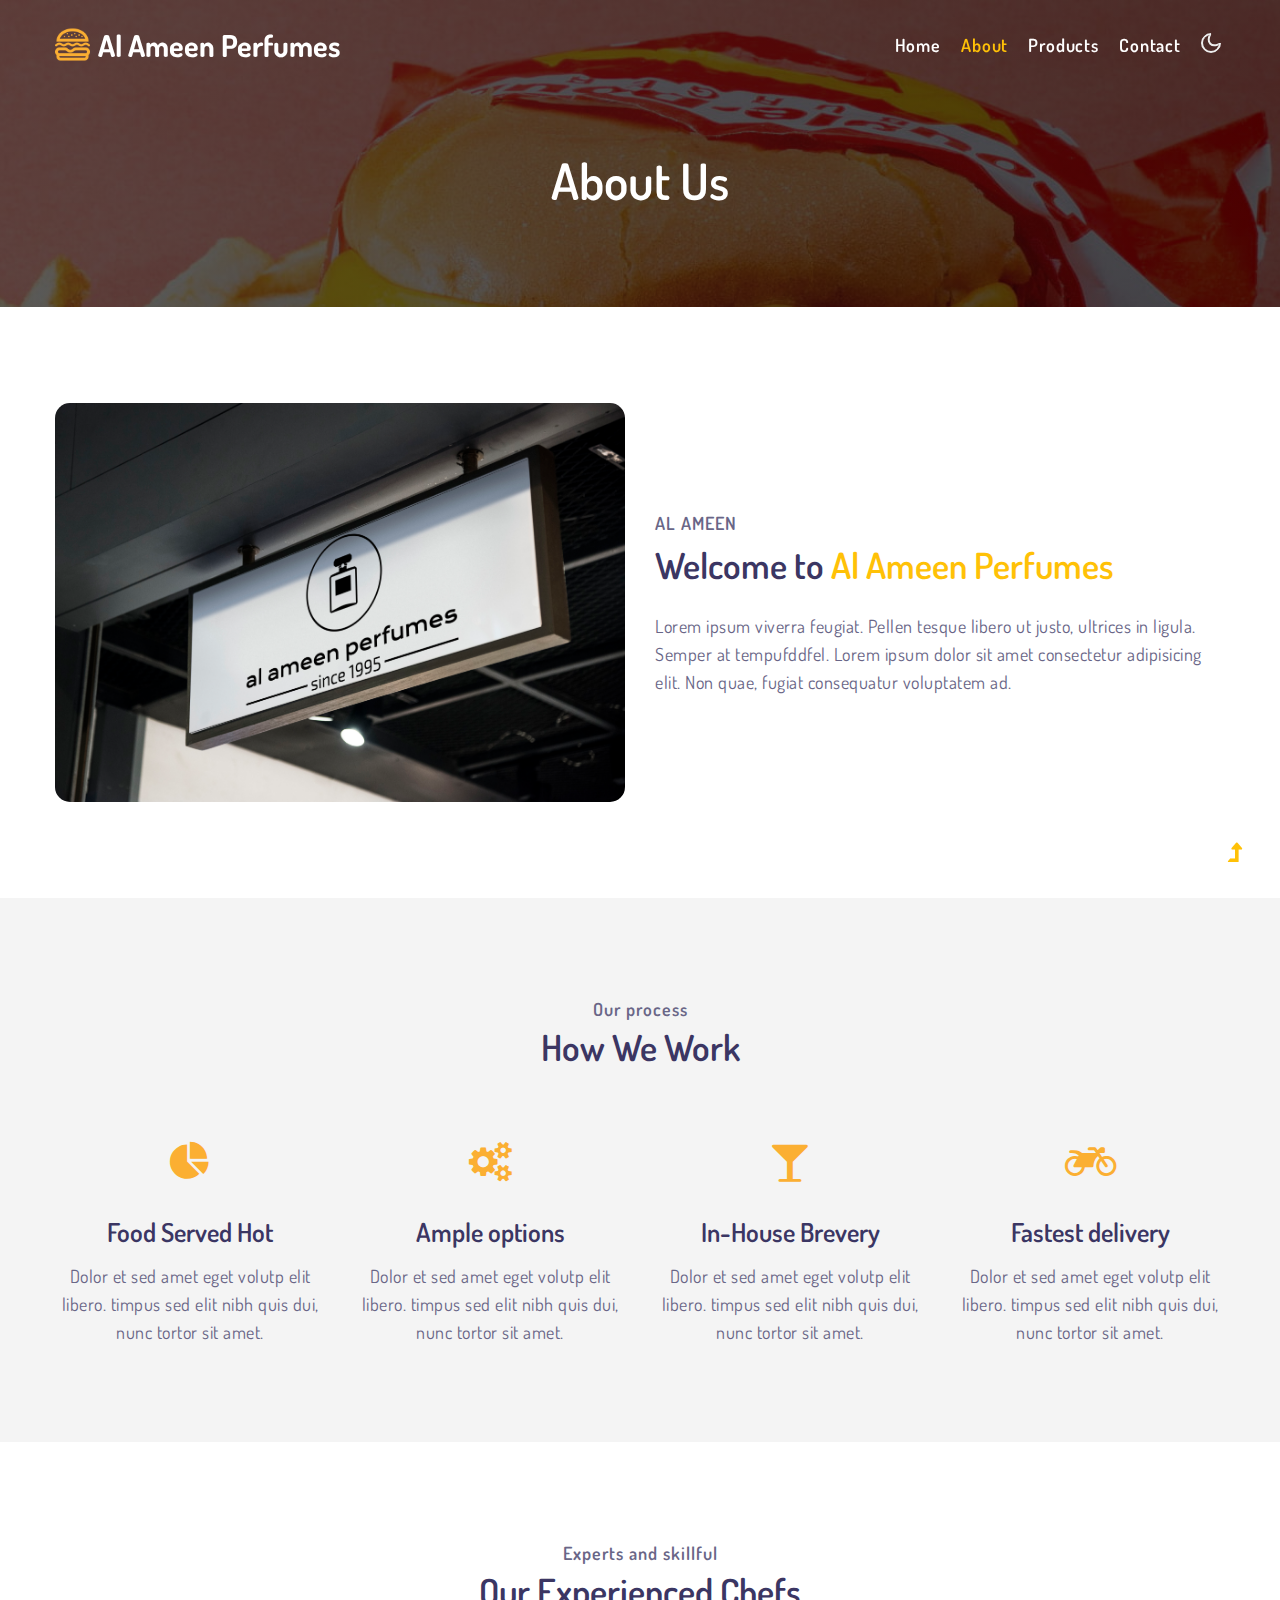
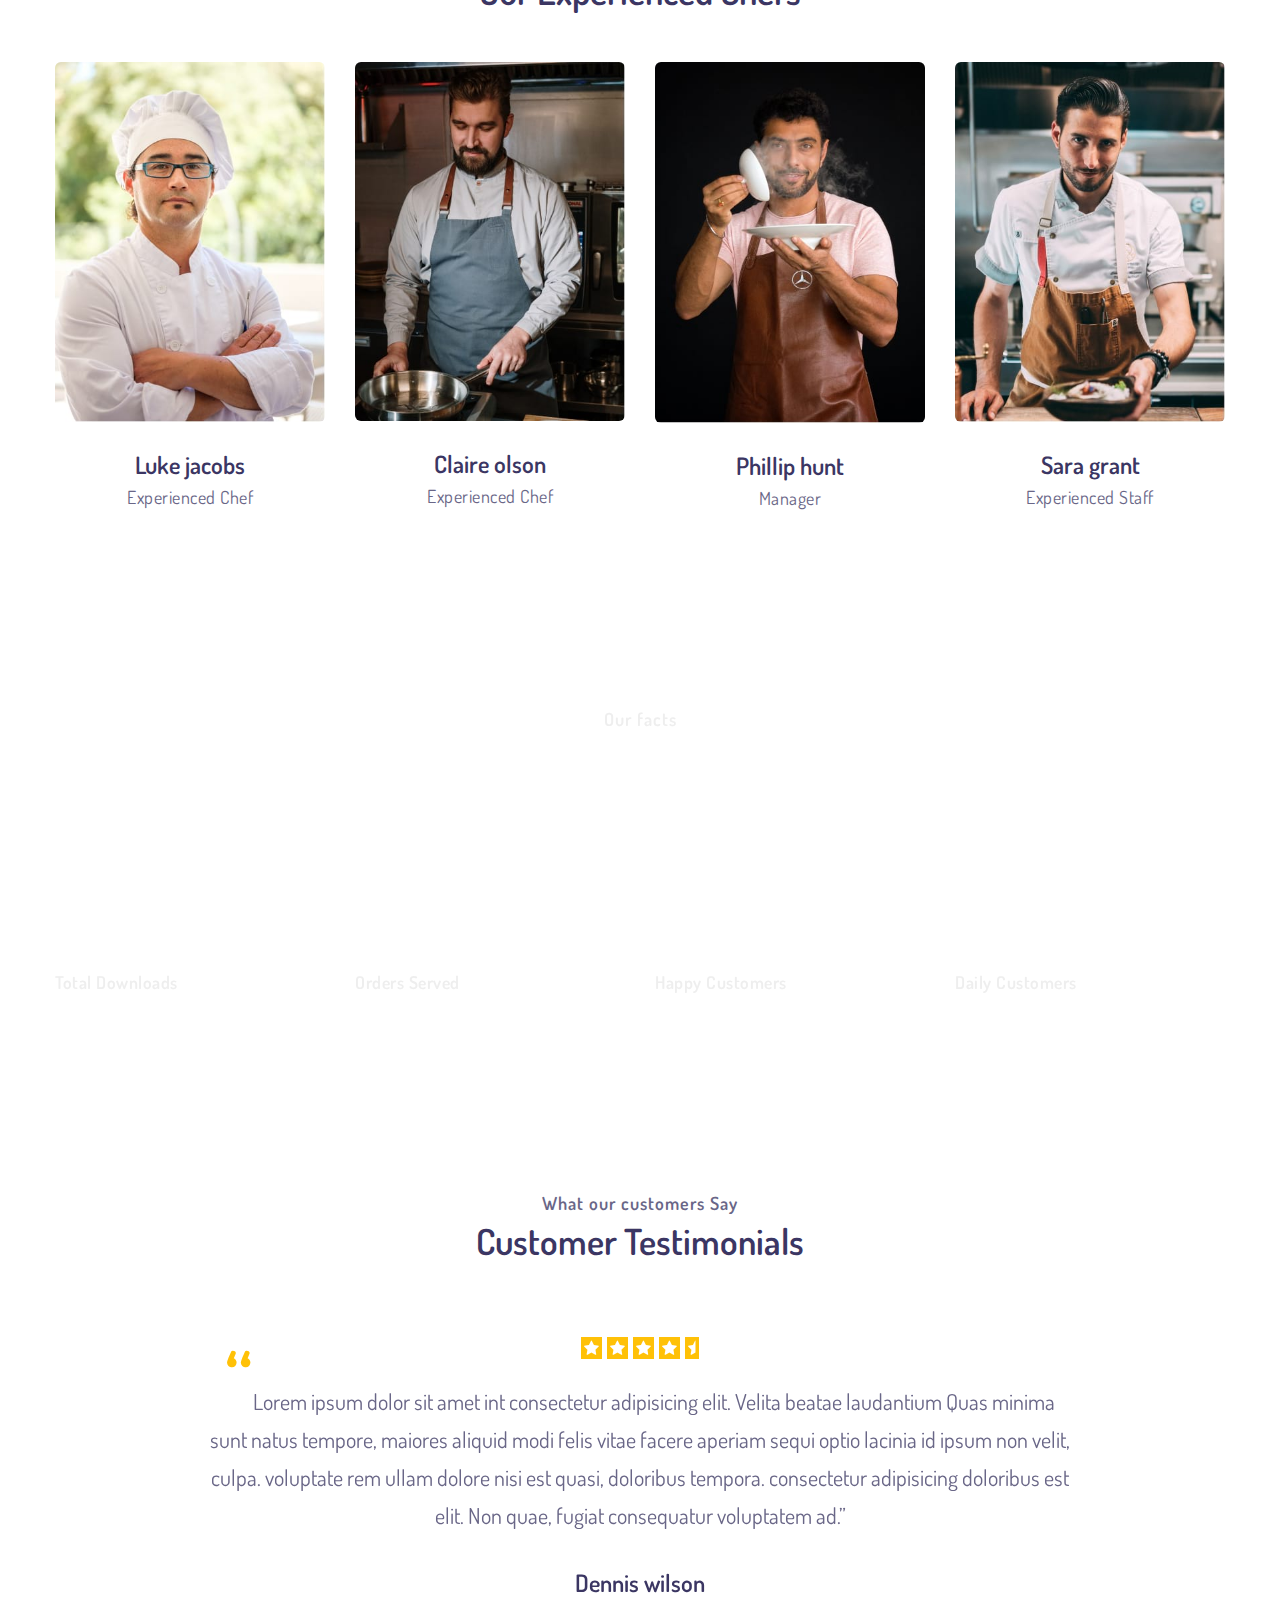
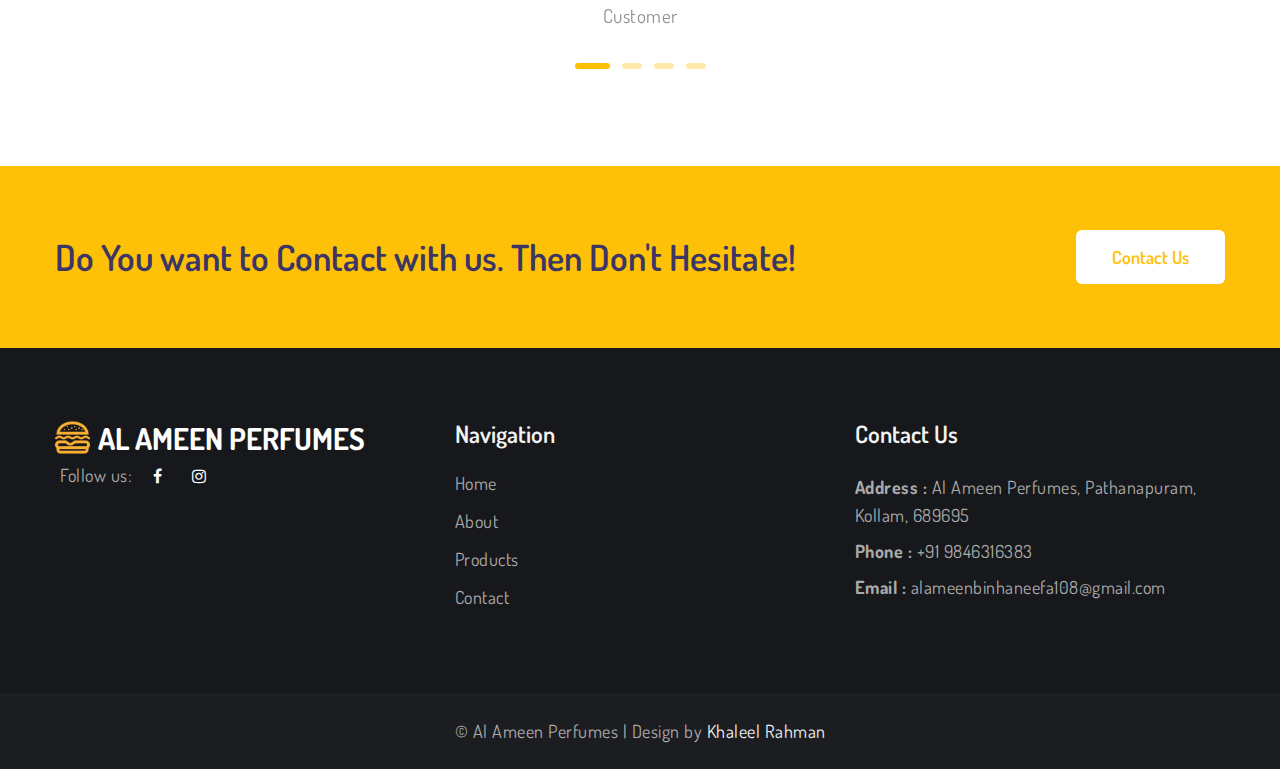
==== about.html @ 4850b99c "all files added" ====
<!--
Author: W3layouts
Author URL: http://w3layouts.com
-->
<!doctype html>
<html lang="en">
  <head>
    <!-- Required meta tags -->
    <meta charset="utf-8">
    <meta name="viewport" content="width=device-width, initial-scale=1, shrink-to-fit=no">

    <title>Al Ameen Perfumes</title>

    <link href="//fonts.googleapis.com/css2?family=Dosis:wght@300;400;500;600;800&display=swap" rel="stylesheet">

    <!-- Template CSS -->
    <link rel="stylesheet" href="assets/css/style-starter.css">
  </head>
  <body>
<!--header-->
<header id="site-header" class="fixed-top">
  <div class="container">
      <nav class="navbar navbar-expand-lg stroke px-0">
          <h1> <a class="navbar-brand" href="index.html">
              <img src="assets/images/burger.png" alt="burger logo"width="35px" /> Al Ameen Perfumes
              </a></h1>
          <!-- if logo is image enable this   
  <a class="navbar-brand" href="#index.html">
      <img src="image-path" alt="Your logo" title="Your logo" style="height:35px;" />
  </a> -->
          <button class="navbar-toggler  collapsed bg-gradient" type="button" data-toggle="collapse"
              data-target="#navbarTogglerDemo02" aria-controls="navbarTogglerDemo02" aria-expanded="false"
              aria-label="Toggle navigation">
              <span class="navbar-toggler-icon fa icon-expand fa-bars"></span>
              <span class="navbar-toggler-icon fa icon-close fa-times"></span>
          </button>

          <div class="collapse navbar-collapse" id="navbarTogglerDemo02">
              <ul class="navbar-nav ml-auto">
                  <li class="nav-item @@home__active">
                      <a class="nav-link" href="index.html">Home <span class="sr-only">(current)</span></a>
                  </li>
                  <li class="nav-item active">
                      <a class="nav-link" href="about.html">About</a>
                  </li>
                  <li class="nav-item @@menu__active">
                      <a class="nav-link" href="menu.html">Products</a>
                  </li>
                  <li class="nav-item @@contact__active">
                      <a class="nav-link" href="contact.html">Contact</a>
                  </li>
                  <!--/search-right-->
                  
                  <!--//search-right-->
              </ul>
          </div>
          <!-- toggle switch for light and dark theme -->
          <div class="mobile-position">
              <nav class="navigation">
                  <div class="theme-switch-wrapper">
                      <label class="theme-switch" for="checkbox">
                          <input type="checkbox" id="checkbox">
                          <div class="mode-container">
                              <i class="gg-sun"></i>
                              <i class="gg-moon"></i>
                          </div>
                      </label>
                  </div>
              </nav>
          </div>
          <!-- //toggle switch for light and dark theme -->
      </nav>
  </div>
</header>
<!--/header-->
<section class="w3l-about-breadcrumb">
    <div class="breadcrumb-bg breadcrumb-bg-about py-5">
        <div class="container py-lg-5 py-md-3">
            <h2 class="title">About Us</h2>
        </div>
    </div>
</section>
<section class="w3l-aboutblock1" id="about">
    <div class="midd-w3 py-5">
        <div class="container py-lg-5 py-md-4 py-2">
            <div class="row">
                <div class="col-lg-6 left-wthree-img text-righ">
                    <div class="position-relative">
                        <img src="assets/images/al ameen board.jpg" alt="" class="img-fluid radius-image-full" style="height: 100%; width: auto;">
                    </div>
                </div>
                <div class="col-lg-6 mt-lg-0 mt-md-5 mt-4 about-right-faq align-self">
                    <h5 class="title-small mb-1">AL AMEEN</h5>
                    <h3 class="title-big">Welcome to <span>Al Ameen Perfumes </span></h3>
                    <p class="mt-4">Lorem ipsum viverra feugiat. Pellen tesque libero ut justo,
                        ultrices in ligula. Semper at tempufddfel. Lorem ipsum dolor sit amet consectetur adipisicing
                        elit. Non quae, fugiat consequatur voluptatem ad.</p>
                   
                    <!-- dialog itself, mfp-hide class is required to make dialog hidden -->
                    
                </div>
            </div>
        </div>
    </div>
</section>

<!-- features -->
<section class="w3l-reasons py-5" id="how">
    <div class="main-w3 py-lg-5 py-md-4">
        <div class="container">
            <div class="title-content text-center">
                <h6 class="title-small">Our process</h6>
                <h3 class="title-big">How We Work</h3>
            </div>
            <div class="row main-cont-wthree-fea mt-5 pt-lg-4 text-center">
                <div class="col-lg-3 col-sm-6 grids-feature">
                    <a href="#url" class="icon"><span class="fa fa-pie-chart"></span></a>
                    <h4><a href="#feature" class="title-head">Food Served Hot</a></h4>
                    <p>Dolor et sed amet eget volutp elit libero. timpus sed elit nibh quis dui, nunc tortor sit amet.</p>
                </div>
                <div class="col-lg-3 col-sm-6 grids-feature mt-sm-0 mt-5">
                    <a href="#url" class="icon"><span class="fa fa-cogs"></span></a>
                    <h4><a href="#feature" class="title-head">Ample options</a></h4>
                    <p>Dolor et sed amet eget volutp elit libero. timpus sed elit nibh quis dui, nunc tortor sit amet.</p>
                </div>
                <div class="col-lg-3 col-sm-6 grids-feature mt-lg-0 mt-sm-5 mt-5">
                    <a href="#url" class="icon"><span class="fa fa-glass"></span></a>
                    <h4><a href="#feature" class="title-head">In-House Brevery</a></h4>
                    <p>Dolor et sed amet eget volutp elit libero. timpus sed elit nibh quis dui, nunc tortor sit amet.</p>
                </div>
                <div class="col-lg-3 col-sm-6 grids-feature mt-lg-0 mt-sm-5 mt-5">
                    <a href="#url" class="icon"><span class="fa fa-motorcycle"></span></a>
                    <h4><a href="#feature" class="title-head">Fastest delivery</a></h4>
                    <p>Dolor et sed amet eget volutp elit libero. timpus sed elit nibh quis dui, nunc tortor sit amet.</p>
                </div>
            </div>
        </div>
    </div>
</section>
<!-- //features -->

<!--/team-sec-->
<section class="w3l-team-main" id="team">
    <div class="team py-5">
        <div class="container py-lg-5">
            <div class="title-content text-center">
                <h6 class="title-small">Experts and skillful</h6>
                <h3 class="title-big">Our Experienced Chefs</h3>
            </div>
            <div class="row team-row mt-md-5 mt-5">
                <div class="col-lg-3 col-6 team-wrap">
                    <div class="team-member text-center">
                        <div class="team-img">
                            <img src="assets/images/team1.jpg" alt="" class="radius-image">
                            <div class="overlay-team">
                                <div class="team-details text-center">
                                    <div class="socials mt-20">
                                        <a href="#url">
                                            <span class="fa fa-facebook-f"></span>
                                        </a>
                                        <a href="#url">
                                            <span class="fa fa-twitter"></span>
                                        </a>
                                        <a href="#url">
                                            <span class="fa fa-instagram"></span>
                                        </a>
                                    </div>
                                </div>
                            </div>
                        </div>
                        <a href="#url" class="team-title">Luke jacobs</a>
                        <p>Experienced Chef</p>
                    </div>
                </div>
                <!-- end team member -->

                <div class="col-lg-3 col-6 team-wrap">
                    <div class="team-member text-center">
                        <div class="team-img">
                            <img src="assets/images/team3.jpg" alt="" class="radius-image">
                            <div class="overlay-team">
                                <div class="team-details text-center">
                                    <div class="socials mt-20">
                                        <a href="#url">
                                            <span class="fa fa-facebook-f"></span>
                                        </a>
                                        <a href="#url">
                                            <span class="fa fa-twitter"></span>
                                        </a>
                                        <a href="#url">
                                            <span class="fa fa-instagram"></span>
                                        </a>
                                    </div>
                                </div>
                            </div>
                        </div>
                        <a href="#url" class="team-title">Claire olson</a>
                        <p>Experienced Chef</p>
                    </div>
                </div>
                <!-- end team member -->

                <div class="col-lg-3 col-6 team-wrap mt-lg-0 mt-5">
                    <div class="team-member last text-center">
                        <div class="team-img">
                            <img src="assets/images/team2.jpg" alt="" class="radius-image">
                            <div class="overlay-team">
                                <div class="team-details text-center">
                                    <div class="socials mt-20">
                                        <a href="#url">
                                            <span class="fa fa-facebook-f"></span>
                                        </a>
                                        <a href="#url">
                                            <span class="fa fa-twitter"></span>
                                        </a>
                                        <a href="#url">
                                            <span class="fa fa-instagram"></span>
                                        </a>
                                    </div>
                                </div>
                            </div>
                        </div>
                        <a href="#url" class="team-title">Phillip hunt</a>
                        <p>Manager</p>
                    </div>
                </div>
                <!-- end team member -->

                <div class="col-lg-3 col-6 team-wrap mt-lg-0 mt-5">
                    <div class="team-member last text-center">
                        <div class="team-img">
                            <img src="assets/images/team4.jpg" alt="" class="radius-image">
                            <div class="overlay-team">
                                <div class="team-details text-center">
                                    <div class="socials mt-20">
                                        <a href="#url">
                                            <span class="fa fa-facebook-f"></span>
                                        </a>
                                        <a href="#url">
                                            <span class="fa fa-twitter"></span>
                                        </a>
                                        <a href="#url">
                                            <span class="fa fa-instagram"></span>
                                        </a>
                                    </div>
                                </div>
                            </div>
                        </div>
                        <a href="#url" class="team-title">Sara grant</a>
                        <p>Experienced Staff</p>
                    </div>
                </div>
                <!-- end team member -->

            </div>
        </div>
</section>
<!--//team-sec-->
<!-- stats -->
<section class="w3_stats py-5" id="stats">
    <div class="container py-lg-5 py-md-4 py-2">
        <div class="title-content text-center">
            <h6 class="title-small">Our facts</h6>
            <h3 class="title-big">Why we are unique? Have a look.</h3>
        </div>
        <div class="w3-stats">
            <div class="row">
                <div class="col-md-3 col-6">
                    <div class="counter">
                        <span class="fa fa-download"></span>
                        <div class="timer count-title count-number mt-3" data-to="15100" data-speed="1500"></div>
                        <p class="count-text ">Total Downloads</p>
                    </div>
                </div>
                <div class="col-md-3 col-6">
                    <div class="counter">
                        <span class="fa fa-bicycle"></span>
                        <div class="timer count-title count-number mt-3" data-to="19256" data-speed="1500"></div>
                        <p class="count-text ">Orders Served</p>
                    </div>
                </div>
                <div class="col-md-3 col-6">
                    <div class="counter">
                        <span class="fa fa-smile-o"></span>
                        <div class="timer count-title count-number mt-3" data-to="12100" data-speed="1500"></div>
                        <p class="count-text ">Happy Customers</p>
                    </div>
                </div>
                <div class="col-md-3 col-6">
                    <div class="counter">
                        <span class="fa fa-users"></span>
                        <div class="timer count-title count-number mt-3" data-to="2560" data-speed="1500"></div>
                        <p class="count-text ">Daily Customers</p>
                    </div>
                </div>
            </div>
        </div>
    </div>
</section>
<!-- //stats -->


<!-- testimonials -->
<section class="w3l-clients-1" id="testimonials">
    <!-- /grids -->
    <div class="cusrtomer-layout py-5">
        <div class="container py-lg-5 py-md-4 py-2">
            <div class="heading align-self text-center">
                <h6 class="title-small">What our customers Say</h6>
                <h3 class="title-big mb-md-5 mb-4">Customer Testimonials</h3>
            </div>
            <!-- /grids -->
            <div class="testimonial-row py-md-4">
                <div id="owl-demo1" class="owl-two owl-carousel owl-theme mb-md-3 mb-sm-5 mb-4">
                    <div class="item">
                        <div class="testimonial-content">
                            <div class="testimonial">
                                <div class="testi-stars">
                                    <span class="fa fa-star"></span>
                                    <span class="fa fa-star"></span>
                                    <span class="fa fa-star"></span>
                                    <span class="fa fa-star"></span>
                                    <span class="fa fa-star-half"></span>
                                </div>
                                <blockquote>
                                    <q>Lorem ipsum dolor sit amet int consectetur adipisicing elit. Velita beatae
                                        laudantium Quas minima sunt natus tempore, maiores aliquid modi felis vitae
                                        facere aperiam sequi optio lacinia id ipsum non velit, culpa.
                                        voluptate rem ullam dolore nisi est quasi, doloribus tempora. consectetur
                                        adipisicing doloribus est elit. Non quae, fugiat consequatur voluptatem ad.</q>
                                </blockquote>
                                <div class="testi-des">
                                    <div class="peopl align-self">
                                        <h3>Dennis wilson</h3>
                                        <p class="indentity">Customer </p>
                                    </div>
                                </div>
                            </div>
                        </div>
                    </div>
                    <div class="item">
                        <div class="testimonial-content">
                            <div class="testimonial">
                                <div class="testi-stars">
                                    <span class="fa fa-star"></span>
                                    <span class="fa fa-star"></span>
                                    <span class="fa fa-star"></span>
                                    <span class="fa fa-star"></span>
                                    <span class="fa fa-star-o"></span>
                                </div>
                                <blockquote>
                                    <q>Lorem ipsum dolor sit amet int consectetur adipisicing elit. Velita beatae
                                        laudantium Quas minima sunt natus tempore, maiores aliquid modi felis vitae
                                        facere aperiam sequi optio lacinia id ipsum non velit, culpa.
                                        voluptate rem ullam dolore nisi est quasi, doloribus tempora. consectetur
                                        adipisicing doloribus est elit. Non quae, fugiat consequatur voluptatem ad.</q>
                                </blockquote>
                                <div class="testi-des">
                                    <div class="peopl align-self">
                                        <h3>Tommy sakura</h3>
                                        <p class="indentity">Customer </p>
                                    </div>
                                </div>
                            </div>
                        </div>
                    </div>
                    <div class="item">
                        <div class="testimonial-content">
                            <div class="testimonial">
                                <div class="testi-stars">
                                    <span class="fa fa-star"></span>
                                    <span class="fa fa-star"></span>
                                    <span class="fa fa-star"></span>
                                    <span class="fa fa-star"></span>
                                    <span class="fa fa-star"></span>
                                </div>
                                <blockquote>
                                    <q>Lorem ipsum dolor sit amet int consectetur adipisicing elit. Velita beatae
                                        laudantium Quas minima sunt natus tempore, maiores aliquid modi felis vitae
                                        facere aperiam sequi optio lacinia id ipsum non velit, culpa.
                                        voluptate rem ullam dolore nisi est quasi, doloribus tempora. consectetur
                                        adipisicing doloribus est elit. Non quae, fugiat consequatur voluptatem ad.</q>
                                </blockquote>
                                <div class="testi-des">
                                    <div class="peopl align-self">
                                        <h3>Roy Linderson</h3>
                                        <p class="indentity">Customer</p>
                                    </div>
                                </div>
                            </div>
                        </div>
                    </div>
                    <div class="item">
                        <div class="testimonial-content">
                            <div class="testimonial">
                                <div class="testi-stars">
                                    <span class="fa fa-star"></span>
                                    <span class="fa fa-star"></span>
                                    <span class="fa fa-star"></span>
                                    <span class="fa fa-star"></span>
                                    <span class="fa fa-star"></span>
                                </div>
                                <blockquote>
                                    <q>Lorem ipsum dolor sit amet int consectetur adipisicing elit. Velita beatae
                                        laudantium Quas minima sunt natus tempore, maiores aliquid modi felis vitae
                                        facere aperiam sequi optio lacinia id ipsum non velit, culpa.
                                        voluptate rem ullam dolore nisi est quasi, doloribus tempora. consectetur
                                        adipisicing doloribus est elit. Non quae, fugiat consequatur voluptatem ad.</q>
                                </blockquote>
                                <div class="testi-des">
                                    <div class="peopl align-self">
                                        <h3>Mike Thyson</h3>
                                        <p class="indentity">Customer</p>
                                    </div>
                                </div>
                            </div>
                        </div>
                    </div>
                </div>
            </div>
        </div>
        <!-- /grids -->
    </div>
    <!-- //grids -->
</section>
<!-- //testimonials -->
    <!-- forms -->
    <section class="w3l-forms-9 py-5" id="">
        <div class="main-w3 py-lg-3">
            <div class="container">
                <div class="row align-items-center">
                    <div class="main-midd col-lg-8">
                        <h3 class="title-big">Do You want to Contact with us. Then Don't Hesitate!</h3>
                    </div>
                    <div class="main-midd-2 col-lg-4 mt-lg-0 mt-4 text-lg-right">
                        <a class="btn btn-white btn-style" href="contact.html"> Contact Us </a>
                    </div>
                </div>
            </div>
        </div>
    </section>
    <!-- //forms -->
<!-- footer -->
<footer class="py-5">
  <div class="container py-xl-4">
    <div class="row footer-top">
      <div class="col-lg-4 footer-grid_section_1its footer-text">
        <!-- logo -->
        <h2>
          <a class="logo text-wh" href="index.html">
            <img src="assets/images/burger.png" alt="burger logo" width="35px" /> AL AMEEN PERFUMES
          </a>
        </h2>
        <!-- //logo -->
        
        <!-- social icons -->
        <ul class="top-right-info">
          <li>
            <p>Follow us:</p>
          </li>
          <li class="facebook-w3">
            <a href="#facebbok">
              <span class="fa fa-facebook-f"></span>
            </a>
          </li>
          <li class="dribble-w3">
            <a href="#dribble">
              <span class="fa fa-instagram"></span>
            </a>
          </li>
        </ul>
        <!-- //social icons -->
      </div>
      <div class="col-lg-4 col-sm-6 footer-grid_section_1its mt-lg-0 mt-5">
        <div class="footer-title">
          <h3 style="padding-bottom: 20px;">Navigation</h3>
          <ul class="footer-navbar">
            <a href="index.html"><li class="active"><p class="f-nav">Home</p></li></a>
            <a href="#"><li><p class="f-nav">About</p></li></a>
            <a href="menu.html"><li><p class="f-nav">Products</p></li></a>
            <a href="contact.html"><li><p class="f-nav">Contact</p></li></a>
          </ul>
        </div>
      </div>
      <div class="col-lg-4 col-sm-6 footer-grid_section_1its mt-lg-0 mt-5">
        <div class="footer-title">
          <h3>Contact Us</h3>
        </div>
        <div class="footer-text mt-4">
          <p><strong>Address :</strong> Al Ameen Perfumes, Pathanapuram, Kollam, 689695
          </p>
          <p class="my-2"><strong>Phone :</strong> <a href="tel:+91 9846316383">+91 9846316383</a></p>
          <p><strong>Email :</strong> <a href="mailto:alameenbinhaneefa108@gmail.com">alameenbinhaneefa108@gmail.com</a></p>
        </div>

        
      </div>
      
    </div>
  </div>
</footer>
<!-- //footer -->
<!-- copyright -->
<div class="cpy-right text-center py-4">
  <p>© Al Ameen Perfumes | Design by <a href="https://www.instagram.com/_haleel__rahman_/?next=%2F"> Khaleel Rahman</a> </p>
</div>
<!-- //copyright -->

 <!-- move top -->
 <button onclick="topFunction()" id="movetop" title="Go to top">
  <span class="fa fa-level-up" aria-hidden="true"></span>
</button>
<script>
  // When the user scrolls down 20px from the top of the document, show the button
  window.onscroll = function () {
    scrollFunction()
  };

  function scrollFunction() {
    if (document.body.scrollTop > 20 || document.documentElement.scrollTop > 20) {
      document.getElementById("movetop").style.display = "block";
    } else {
      document.getElementById("movetop").style.display = "none";
    }
  }

  // When the user clicks on the button, scroll to the top of the document
  function topFunction() {
    document.body.scrollTop = 0;
    document.documentElement.scrollTop = 0;
  }
</script>
<!-- /move top -->

<script src="assets/js/jquery-3.3.1.min.js"></script> <!-- Common jquery plugin -->

<script src="assets/js/theme-change.js"></script><!-- theme switch js (light and dark)-->

<script src="assets/js/owl.carousel.js"></script><!-- owl carousel -->

<!-- script for tesimonials carousel slider -->
<script>
  $(document).ready(function () {
    $("#owl-demo1").owlCarousel({
      loop: true,
      margin: 20,
      nav: false,
      responsiveClass: true,
      responsive: {
        0: {
          items: 1,
          nav: false
        },
        1000: {
          items: 1,
          nav: false,
          loop: false
        }
      }
    })
  })
</script>
<!-- //script for tesimonials carousel slider -->

<script src="assets/js/jquery.magnific-popup.min.js"></script>
<script>
  $(document).ready(function () {
    $('.popup-with-zoom-anim').magnificPopup({
      type: 'inline',

      fixedContentPos: false,
      fixedBgPos: true,

      overflowY: 'auto',

      closeBtnInside: true,
      preloader: false,

      midClick: true,
      removalDelay: 300,
      mainClass: 'my-mfp-zoom-in'
    });

    $('.popup-with-move-anim').magnificPopup({
      type: 'inline',

      fixedContentPos: false,
      fixedBgPos: true,

      overflowY: 'auto',

      closeBtnInside: true,
      preloader: false,

      midClick: true,
      removalDelay: 300,
      mainClass: 'my-mfp-slide-bottom'
    });
  });
</script>

<script src="assets/js/counter.js"></script>

<!-- gallery popup js -->
<script src="assets/js/smartphoto.js"></script>
<script>
  document.addEventListener('DOMContentLoaded', function () {
    const sm = new SmartPhoto(".js-img-viwer", {
      showAnimation: false
    });
    // sm.destroy();
  });
</script>
<!-- //gallery popup js -->

<!--/MENU-JS-->
<script>
  $(window).on("scroll", function () {
    var scroll = $(window).scrollTop();

    if (scroll >= 80) {
      $("#site-header").addClass("nav-fixed");
    } else {
      $("#site-header").removeClass("nav-fixed");
    }
  });

  //Main navigation Active Class Add Remove
  $(".navbar-toggler").on("click", function () {
    $("header").toggleClass("active");
  });
  $(document).on("ready", function () {
    if ($(window).width() > 991) {
      $("header").removeClass("active");
    }
    $(window).on("resize", function () {
      if ($(window).width() > 991) {
        $("header").removeClass("active");
      }
    });
  });
</script>
<!--//MENU-JS-->

<!-- disable body scroll which navbar is in active -->
<script>
  $(function () {
    $('.navbar-toggler').click(function () {
      $('body').toggleClass('noscroll');
    })
  });
</script>
<!-- //disable body scroll which navbar is in active -->

<!--bootstrap-->
<script src="assets/js/bootstrap.min.js"></script>
<!-- //bootstrap-->

</body>

</html>
---- assets/css/style-starter.css ----
@charset "UTF-8";
/**
Author: W3layouts
Author URL: http://w3layouts.com
**/
/*!
 *  Font Awesome 4.7.0 by @davegandy - http://fontawesome.io - @fontawesome
 *  License - http://fontawesome.io/license (Font: SIL OFL 1.1, CSS: MIT License)
 */
/* FONT PATH
 * -------------------------- */
@font-face {
  font-family: 'FontAwesome';
  src: url("../fonts/fontawesome-webfont.eot?v=4.7.0");
  src: url("../fonts/fontawesome-webfont.eot?#iefix&v=4.7.0") format("embedded-opentype"), url("../fonts/fontawesome-webfont.woff2?v=4.7.0") format("woff2"), url("../fonts/fontawesome-webfont.woff?v=4.7.0") format("woff"), url("../fonts/fontawesome-webfont.ttf?v=4.7.0") format("truetype"), url("../fonts/fontawesome-webfont.svg?v=4.7.0#fontawesomeregular") format("svg");
  font-weight: normal;
  font-style: normal; }

.fa {
  display: inline-block;
  font: normal normal normal 14px/1 FontAwesome;
  font-size: inherit;
  text-rendering: auto;
  -webkit-font-smoothing: antialiased;
  -moz-osx-font-smoothing: grayscale; }

/* makes the font 33% larger relative to the icon container */
.fa-lg {
  font-size: 1.33333em;
  line-height: 0.75em;
  vertical-align: -15%; }

.fa-2x {
  font-size: 2em; }

.fa-3x {
  font-size: 3em; }

.fa-4x {
  font-size: 4em; }

.fa-5x {
  font-size: 5em; }

.fa-fw {
  width: 1.28571em;
  text-align: center; }

.fa-ul {
  padding-left: 0;
  margin-left: 2.14286em;
  list-style-type: none; }
  .fa-ul > li {
    position: relative; }

.fa-li {
  position: absolute;
  left: -2.14286em;
  width: 2.14286em;
  top: 0.14286em;
  text-align: center; }
  .fa-li.fa-lg {
    left: -1.85714em; }

.fa-border {
  padding: .2em .25em .15em;
  border: solid 0.08em #eee;
  border-radius: .1em; }

.fa-pull-left {
  float: left; }

.fa-pull-right {
  float: right; }

.fa.fa-pull-left {
  margin-right: .3em; }

.fa.fa-pull-right {
  margin-left: .3em; }

/* Deprecated as of 4.4.0 */
.pull-right {
  float: right; }

.pull-left {
  float: left; }

.fa.pull-left {
  margin-right: .3em; }

.fa.pull-right {
  margin-left: .3em; }

.fa-spin {
  -webkit-animation: fa-spin 2s infinite linear;
  animation: fa-spin 2s infinite linear; }

.fa-pulse {
  -webkit-animation: fa-spin 1s infinite steps(8);
  animation: fa-spin 1s infinite steps(8); }

@-webkit-keyframes fa-spin {
  0% {
    transform: rotate(0deg); }
  100% {
    transform: rotate(359deg); } }

@keyframes fa-spin {
  0% {
    transform: rotate(0deg); }
  100% {
    transform: rotate(359deg); } }

.fa-rotate-90 {
  -ms-filter: "progid:DXImageTransform.Microsoft.BasicImage(rotation=1)";
  transform: rotate(90deg); }

.fa-rotate-180 {
  -ms-filter: "progid:DXImageTransform.Microsoft.BasicImage(rotation=2)";
  transform: rotate(180deg); }

.fa-rotate-270 {
  -ms-filter: "progid:DXImageTransform.Microsoft.BasicImage(rotation=3)";
  transform: rotate(270deg); }

.fa-flip-horizontal {
  -ms-filter: "progid:DXImageTransform.Microsoft.BasicImage(rotation=0, mirror=1)";
  transform: scale(-1, 1); }

.fa-flip-vertical {
  -ms-filter: "progid:DXImageTransform.Microsoft.BasicImage(rotation=2, mirror=1)";
  transform: scale(1, -1); }

:root .fa-rotate-90,
:root .fa-rotate-180,
:root .fa-rotate-270,
:root .fa-flip-horizontal,
:root .fa-flip-vertical {
  -webkit-filter: none;
          filter: none; }

.fa-stack {
  position: relative;
  display: inline-block;
  width: 2em;
  height: 2em;
  line-height: 2em;
  vertical-align: middle; }

.fa-stack-1x, .fa-stack-2x {
  position: absolute;
  left: 0;
  width: 100%;
  text-align: center; }

.fa-stack-1x {
  line-height: inherit; }

.fa-stack-2x {
  font-size: 2em; }

.fa-inverse {
  color: #fff; }

/* Font Awesome uses the Unicode Private Use Area (PUA) to ensure screen
   readers do not read off random characters that represent icons */
.fa-glass:before {
  content: ""; }

.fa-music:before {
  content: ""; }

.fa-search:before {
  content: ""; }

.fa-envelope-o:before {
  content: ""; }

.fa-heart:before {
  content: ""; }

.fa-star:before {
  content: ""; }

.fa-star-o:before {
  content: ""; }

.fa-user:before {
  content: ""; }

.fa-film:before {
  content: ""; }

.fa-th-large:before {
  content: ""; }

.fa-th:before {
  content: ""; }

.fa-th-list:before {
  content: ""; }

.fa-check:before {
  content: ""; }

.fa-remove:before,
.fa-close:before,
.fa-times:before {
  content: ""; }

.fa-search-plus:before {
  content: ""; }

.fa-search-minus:before {
  content: ""; }

.fa-power-off:before {
  content: ""; }

.fa-signal:before {
  content: ""; }

.fa-gear:before,
.fa-cog:before {
  content: ""; }

.fa-trash-o:before {
  content: ""; }

.fa-home:before {
  content: ""; }

.fa-file-o:before {
  content: ""; }

.fa-clock-o:before {
  content: ""; }

.fa-road:before {
  content: ""; }

.fa-download:before {
  content: ""; }

.fa-arrow-circle-o-down:before {
  content: ""; }

.fa-arrow-circle-o-up:before {
  content: ""; }

.fa-inbox:before {
  content: ""; }

.fa-play-circle-o:before {
  content: ""; }

.fa-rotate-right:before,
.fa-repeat:before {
  content: ""; }

.fa-refresh:before {
  content: ""; }

.fa-list-alt:before {
  content: ""; }

.fa-lock:before {
  content: ""; }

.fa-flag:before {
  content: ""; }

.fa-headphones:before {
  content: ""; }

.fa-volume-off:before {
  content: ""; }

.fa-volume-down:before {
  content: ""; }

.fa-volume-up:before {
  content: ""; }

.fa-qrcode:before {
  content: ""; }

.fa-barcode:before {
  content: ""; }

.fa-tag:before {
  content: ""; }

.fa-tags:before {
  content: ""; }

.fa-book:before {
  content: ""; }

.fa-bookmark:before {
  content: ""; }

.fa-print:before {
  content: ""; }

.fa-camera:before {
  content: ""; }

.fa-font:before {
  content: ""; }

.fa-bold:before {
  content: ""; }

.fa-italic:before {
  content: ""; }

.fa-text-height:before {
  content: ""; }

.fa-text-width:before {
  content: ""; }

.fa-align-left:before {
  content: ""; }

.fa-align-center:before {
  content: ""; }

.fa-align-right:before {
  content: ""; }

.fa-align-justify:before {
  content: ""; }

.fa-list:before {
  content: ""; }

.fa-dedent:before,
.fa-outdent:before {
  content: ""; }

.fa-indent:before {
  content: ""; }

.fa-video-camera:before {
  content: ""; }

.fa-photo:before,
.fa-image:before,
.fa-picture-o:before {
  content: ""; }

.fa-pencil:before {
  content: ""; }

.fa-map-marker:before {
  content: ""; }

.fa-adjust:before {
  content: ""; }

.fa-tint:before {
  content: ""; }

.fa-edit:before,
.fa-pencil-square-o:before {
  content: ""; }

.fa-share-square-o:before {
  content: ""; }

.fa-check-square-o:before {
  content: ""; }

.fa-arrows:before {
  content: ""; }

.fa-step-backward:before {
  content: ""; }

.fa-fast-backward:before {
  content: ""; }

.fa-backward:before {
  content: ""; }

.fa-play:before {
  content: ""; }

.fa-pause:before {
  content: ""; }

.fa-stop:before {
  content: ""; }

.fa-forward:before {
  content: ""; }

.fa-fast-forward:before {
  content: ""; }

.fa-step-forward:before {
  content: ""; }

.fa-eject:before {
  content: ""; }

.fa-chevron-left:before {
  content: ""; }

.fa-chevron-right:before {
  content: ""; }

.fa-plus-circle:before {
  content: ""; }

.fa-minus-circle:before {
  content: ""; }

.fa-times-circle:before {
  content: ""; }

.fa-check-circle:before {
  content: ""; }

.fa-question-circle:before {
  content: ""; }

.fa-info-circle:before {
  content: ""; }

.fa-crosshairs:before {
  content: ""; }

.fa-times-circle-o:before {
  content: ""; }

.fa-check-circle-o:before {
  content: ""; }

.fa-ban:before {
  content: ""; }

.fa-arrow-left:before {
  content: ""; }

.fa-arrow-right:before {
  content: ""; }

.fa-arrow-up:before {
  content: ""; }

.fa-arrow-down:before {
  content: ""; }

.fa-mail-forward:before,
.fa-share:before {
  content: ""; }

.fa-expand:before {
  content: ""; }

.fa-compress:before {
  content: ""; }

.fa-plus:before {
  content: ""; }

.fa-minus:before {
  content: ""; }

.fa-asterisk:before {
  content: ""; }

.fa-exclamation-circle:before {
  content: ""; }

.fa-gift:before {
  content: ""; }

.fa-leaf:before {
  content: ""; }

.fa-fire:before {
  content: ""; }

.fa-eye:before {
  content: ""; }

.fa-eye-slash:before {
  content: ""; }

.fa-warning:before,
.fa-exclamation-triangle:before {
  content: ""; }

.fa-plane:before {
  content: ""; }

.fa-calendar:before {
  content: ""; }

.fa-random:before {
  content: ""; }

.fa-comment:before {
  content: ""; }

.fa-magnet:before {
  content: ""; }

.fa-chevron-up:before {
  content: ""; }

.fa-chevron-down:before {
  content: ""; }

.fa-retweet:before {
  content: ""; }

.fa-shopping-cart:before {
  content: ""; }

.fa-folder:before {
  content: ""; }

.fa-folder-open:before {
  content: ""; }

.fa-arrows-v:before {
  content: ""; }

.fa-arrows-h:before {
  content: ""; }

.fa-bar-chart-o:before,
.fa-bar-chart:before {
  content: ""; }

.fa-twitter-square:before {
  content: ""; }

.fa-facebook-square:before {
  content: ""; }

.fa-camera-retro:before {
  content: ""; }

.fa-key:before {
  content: ""; }

.fa-gears:before,
.fa-cogs:before {
  content: ""; }

.fa-comments:before {
  content: ""; }

.fa-thumbs-o-up:before {
  content: ""; }

.fa-thumbs-o-down:before {
  content: ""; }

.fa-star-half:before {
  content: ""; }

.fa-heart-o:before {
  content: ""; }

.fa-sign-out:before {
  content: ""; }

.fa-linkedin-square:before {
  content: ""; }

.fa-thumb-tack:before {
  content: ""; }

.fa-external-link:before {
  content: ""; }

.fa-sign-in:before {
  content: ""; }

.fa-trophy:before {
  content: ""; }

.fa-github-square:before {
  content: ""; }

.fa-upload:before {
  content: ""; }

.fa-lemon-o:before {
  content: ""; }

.fa-phone:before {
  content: ""; }

.fa-square-o:before {
  content: ""; }

.fa-bookmark-o:before {
  content: ""; }

.fa-phone-square:before {
  content: ""; }

.fa-twitter:before {
  content: ""; }

.fa-facebook-f:before,
.fa-facebook:before {
  content: ""; }

.fa-github:before {
  content: ""; }

.fa-unlock:before {
  content: ""; }

.fa-credit-card:before {
  content: ""; }

.fa-feed:before,
.fa-rss:before {
  content: ""; }

.fa-hdd-o:before {
  content: ""; }

.fa-bullhorn:before {
  content: ""; }

.fa-bell:before {
  content: ""; }

.fa-certificate:before {
  content: ""; }

.fa-hand-o-right:before {
  content: ""; }

.fa-hand-o-left:before {
  content: ""; }

.fa-hand-o-up:before {
  content: ""; }

.fa-hand-o-down:before {
  content: ""; }

.fa-arrow-circle-left:before {
  content: ""; }

.fa-arrow-circle-right:before {
  content: ""; }

.fa-arrow-circle-up:before {
  content: ""; }

.fa-arrow-circle-down:before {
  content: ""; }

.fa-globe:before {
  content: ""; }

.fa-wrench:before {
  content: ""; }

.fa-tasks:before {
  content: ""; }

.fa-filter:before {
  content: ""; }

.fa-briefcase:before {
  content: ""; }

.fa-arrows-alt:before {
  content: ""; }

.fa-group:before,
.fa-users:before {
  content: ""; }

.fa-chain:before,
.fa-link:before {
  content: ""; }

.fa-cloud:before {
  content: ""; }

.fa-flask:before {
  content: ""; }

.fa-cut:before,
.fa-scissors:before {
  content: ""; }

.fa-copy:before,
.fa-files-o:before {
  content: ""; }

.fa-paperclip:before {
  content: ""; }

.fa-save:before,
.fa-floppy-o:before {
  content: ""; }

.fa-square:before {
  content: ""; }

.fa-navicon:before,
.fa-reorder:before,
.fa-bars:before {
  content: ""; }

.fa-list-ul:before {
  content: ""; }

.fa-list-ol:before {
  content: ""; }

.fa-strikethrough:before {
  content: ""; }

.fa-underline:before {
  content: ""; }

.fa-table:before {
  content: ""; }

.fa-magic:before {
  content: ""; }

.fa-truck:before {
  content: ""; }

.fa-pinterest:before {
  content: ""; }

.fa-pinterest-square:before {
  content: ""; }

.fa-google-plus-square:before {
  content: ""; }

.fa-google-plus:before {
  content: ""; }

.fa-money:before {
  content: ""; }

.fa-caret-down:before {
  content: ""; }

.fa-caret-up:before {
  content: ""; }

.fa-caret-left:before {
  content: ""; }

.fa-caret-right:before {
  content: ""; }

.fa-columns:before {
  content: ""; }

.fa-unsorted:before,
.fa-sort:before {
  content: ""; }

.fa-sort-down:before,
.fa-sort-desc:before {
  content: ""; }

.fa-sort-up:before,
.fa-sort-asc:before {
  content: ""; }

.fa-envelope:before {
  content: ""; }

.fa-linkedin:before {
  content: ""; }

.fa-rotate-left:before,
.fa-undo:before {
  content: ""; }

.fa-legal:before,
.fa-gavel:before {
  content: ""; }

.fa-dashboard:before,
.fa-tachometer:before {
  content: ""; }

.fa-comment-o:before {
  content: ""; }

.fa-comments-o:before {
  content: ""; }

.fa-flash:before,
.fa-bolt:before {
  content: ""; }

.fa-sitemap:before {
  content: ""; }

.fa-umbrella:before {
  content: ""; }

.fa-paste:before,
.fa-clipboard:before {
  content: ""; }

.fa-lightbulb-o:before {
  content: ""; }

.fa-exchange:before {
  content: ""; }

.fa-cloud-download:before {
  content: ""; }

.fa-cloud-upload:before {
  content: ""; }

.fa-user-md:before {
  content: ""; }

.fa-stethoscope:before {
  content: ""; }

.fa-suitcase:before {
  content: ""; }

.fa-bell-o:before {
  content: ""; }

.fa-coffee:before {
  content: ""; }

.fa-cutlery:before {
  content: ""; }

.fa-file-text-o:before {
  content: ""; }

.fa-building-o:before {
  content: ""; }

.fa-hospital-o:before {
  content: ""; }

.fa-ambulance:before {
  content: ""; }

.fa-medkit:before {
  content: ""; }

.fa-fighter-jet:before {
  content: ""; }

.fa-beer:before {
  content: ""; }

.fa-h-square:before {
  content: ""; }

.fa-plus-square:before {
  content: ""; }

.fa-angle-double-left:before {
  content: ""; }

.fa-angle-double-right:before {
  content: ""; }

.fa-angle-double-up:before {
  content: ""; }

.fa-angle-double-down:before {
  content: ""; }

.fa-angle-left:before {
  content: ""; }

.fa-angle-right:before {
  content: ""; }

.fa-angle-up:before {
  content: ""; }

.fa-angle-down:before {
  content: ""; }

.fa-desktop:before {
  content: ""; }

.fa-laptop:before {
  content: ""; }

.fa-tablet:before {
  content: ""; }

.fa-mobile-phone:before,
.fa-mobile:before {
  content: ""; }

.fa-circle-o:before {
  content: ""; }

.fa-quote-left:before {
  content: ""; }

.fa-quote-right:before {
  content: ""; }

.fa-spinner:before {
  content: ""; }

.fa-circle:before {
  content: ""; }

.fa-mail-reply:before,
.fa-reply:before {
  content: ""; }

.fa-github-alt:before {
  content: ""; }

.fa-folder-o:before {
  content: ""; }

.fa-folder-open-o:before {
  content: ""; }

.fa-smile-o:before {
  content: ""; }

.fa-frown-o:before {
  content: ""; }

.fa-meh-o:before {
  content: ""; }

.fa-gamepad:before {
  content: ""; }

.fa-keyboard-o:before {
  content: ""; }

.fa-flag-o:before {
  content: ""; }

.fa-flag-checkered:before {
  content: ""; }

.fa-terminal:before {
  content: ""; }

.fa-code:before {
  content: ""; }

.fa-mail-reply-all:before,
.fa-reply-all:before {
  content: ""; }

.fa-star-half-empty:before,
.fa-star-half-full:before,
.fa-star-half-o:before {
  content: ""; }

.fa-location-arrow:before {
  content: ""; }

.fa-crop:before {
  content: ""; }

.fa-code-fork:before {
  content: ""; }

.fa-unlink:before,
.fa-chain-broken:before {
  content: ""; }

.fa-question:before {
  content: ""; }

.fa-info:before {
  content: ""; }

.fa-exclamation:before {
  content: ""; }

.fa-superscript:before {
  content: ""; }

.fa-subscript:before {
  content: ""; }

.fa-eraser:before {
  content: ""; }

.fa-puzzle-piece:before {
  content: ""; }

.fa-microphone:before {
  content: ""; }

.fa-microphone-slash:before {
  content: ""; }

.fa-shield:before {
  content: ""; }

.fa-calendar-o:before {
  content: ""; }

.fa-fire-extinguisher:before {
  content: ""; }

.fa-rocket:before {
  content: ""; }

.fa-maxcdn:before {
  content: ""; }

.fa-chevron-circle-left:before {
  content: ""; }

.fa-chevron-circle-right:before {
  content: ""; }

.fa-chevron-circle-up:before {
  content: ""; }

.fa-chevron-circle-down:before {
  content: ""; }

.fa-html5:before {
  content: ""; }

.fa-css3:before {
  content: ""; }

.fa-anchor:before {
  content: ""; }

.fa-unlock-alt:before {
  content: ""; }

.fa-bullseye:before {
  content: ""; }

.fa-ellipsis-h:before {
  content: ""; }

.fa-ellipsis-v:before {
  content: ""; }

.fa-rss-square:before {
  content: ""; }

.fa-play-circle:before {
  content: ""; }

.fa-ticket:before {
  content: ""; }

.fa-minus-square:before {
  content: ""; }

.fa-minus-square-o:before {
  content: ""; }

.fa-level-up:before {
  content: ""; }

.fa-level-down:before {
  content: ""; }

.fa-check-square:before {
  content: ""; }

.fa-pencil-square:before {
  content: ""; }

.fa-external-link-square:before {
  content: ""; }

.fa-share-square:before {
  content: ""; }

.fa-compass:before {
  content: ""; }

.fa-toggle-down:before,
.fa-caret-square-o-down:before {
  content: ""; }

.fa-toggle-up:before,
.fa-caret-square-o-up:before {
  content: ""; }

.fa-toggle-right:before,
.fa-caret-square-o-right:before {
  content: ""; }

.fa-euro:before,
.fa-eur:before {
  content: ""; }

.fa-gbp:before {
  content: ""; }

.fa-dollar:before,
.fa-usd:before {
  content: ""; }

.fa-rupee:before,
.fa-inr:before {
  content: ""; }

.fa-cny:before,
.fa-rmb:before,
.fa-yen:before,
.fa-jpy:before {
  content: ""; }

.fa-ruble:before,
.fa-rouble:before,
.fa-rub:before {
  content: ""; }

.fa-won:before,
.fa-krw:before {
  content: ""; }

.fa-bitcoin:before,
.fa-btc:before {
  content: ""; }

.fa-file:before {
  content: ""; }

.fa-file-text:before {
  content: ""; }

.fa-sort-alpha-asc:before {
  content: ""; }

.fa-sort-alpha-desc:before {
  content: ""; }

.fa-sort-amount-asc:before {
  content: ""; }

.fa-sort-amount-desc:before {
  content: ""; }

.fa-sort-numeric-asc:before {
  content: ""; }

.fa-sort-numeric-desc:before {
  content: ""; }

.fa-thumbs-up:before {
  content: ""; }

.fa-thumbs-down:before {
  content: ""; }

.fa-youtube-square:before {
  content: ""; }

.fa-youtube:before {
  content: ""; }

.fa-xing:before {
  content: ""; }

.fa-xing-square:before {
  content: ""; }

.fa-youtube-play:before {
  content: ""; }

.fa-dropbox:before {
  content: ""; }

.fa-stack-overflow:before {
  content: ""; }

.fa-instagram:before {
  content: ""; }

.fa-flickr:before {
  content: ""; }

.fa-adn:before {
  content: ""; }

.fa-bitbucket:before {
  content: ""; }

.fa-bitbucket-square:before {
  content: ""; }

.fa-tumblr:before {
  content: ""; }

.fa-tumblr-square:before {
  content: ""; }

.fa-long-arrow-down:before {
  content: ""; }

.fa-long-arrow-up:before {
  content: ""; }

.fa-long-arrow-left:before {
  content: ""; }

.fa-long-arrow-right:before {
  content: ""; }

.fa-apple:before {
  content: ""; }

.fa-windows:before {
  content: ""; }

.fa-android:before {
  content: ""; }

.fa-linux:before {
  content: ""; }

.fa-dribbble:before {
  content: ""; }

.fa-skype:before {
  content: ""; }

.fa-foursquare:before {
  content: ""; }

.fa-trello:before {
  content: ""; }

.fa-female:before {
  content: ""; }

.fa-male:before {
  content: ""; }

.fa-gittip:before,
.fa-gratipay:before {
  content: ""; }

.fa-sun-o:before {
  content: ""; }

.fa-moon-o:before {
  content: ""; }

.fa-archive:before {
  content: ""; }

.fa-bug:before {
  content: ""; }

.fa-vk:before {
  content: ""; }

.fa-weibo:before {
  content: ""; }

.fa-renren:before {
  content: ""; }

.fa-pagelines:before {
  content: ""; }

.fa-stack-exchange:before {
  content: ""; }

.fa-arrow-circle-o-right:before {
  content: ""; }

.fa-arrow-circle-o-left:before {
  content: ""; }

.fa-toggle-left:before,
.fa-caret-square-o-left:before {
  content: ""; }

.fa-dot-circle-o:before {
  content: ""; }

.fa-wheelchair:before {
  content: ""; }

.fa-vimeo-square:before {
  content: ""; }

.fa-turkish-lira:before,
.fa-try:before {
  content: ""; }

.fa-plus-square-o:before {
  content: ""; }

.fa-space-shuttle:before {
  content: ""; }

.fa-slack:before {
  content: ""; }

.fa-envelope-square:before {
  content: ""; }

.fa-wordpress:before {
  content: ""; }

.fa-openid:before {
  content: ""; }

.fa-institution:before,
.fa-bank:before,
.fa-university:before {
  content: ""; }

.fa-mortar-board:before,
.fa-graduation-cap:before {
  content: ""; }

.fa-yahoo:before {
  content: ""; }

.fa-google:before {
  content: ""; }

.fa-reddit:before {
  content: ""; }

.fa-reddit-square:before {
  content: ""; }

.fa-stumbleupon-circle:before {
  content: ""; }

.fa-stumbleupon:before {
  content: ""; }

.fa-delicious:before {
  content: ""; }

.fa-digg:before {
  content: ""; }

.fa-pied-piper-pp:before {
  content: ""; }

.fa-pied-piper-alt:before {
  content: ""; }

.fa-drupal:before {
  content: ""; }

.fa-joomla:before {
  content: ""; }

.fa-language:before {
  content: ""; }

.fa-fax:before {
  content: ""; }

.fa-building:before {
  content: ""; }

.fa-child:before {
  content: ""; }

.fa-paw:before {
  content: ""; }

.fa-spoon:before {
  content: ""; }

.fa-cube:before {
  content: ""; }

.fa-cubes:before {
  content: ""; }

.fa-behance:before {
  content: ""; }

.fa-behance-square:before {
  content: ""; }

.fa-steam:before {
  content: ""; }

.fa-steam-square:before {
  content: ""; }

.fa-recycle:before {
  content: ""; }

.fa-automobile:before,
.fa-car:before {
  content: ""; }

.fa-cab:before,
.fa-taxi:before {
  content: ""; }

.fa-tree:before {
  content: ""; }

.fa-spotify:before {
  content: ""; }

.fa-deviantart:before {
  content: ""; }

.fa-soundcloud:before {
  content: ""; }

.fa-database:before {
  content: ""; }

.fa-file-pdf-o:before {
  content: ""; }

.fa-file-word-o:before {
  content: ""; }

.fa-file-excel-o:before {
  content: ""; }

.fa-file-powerpoint-o:before {
  content: ""; }

.fa-file-photo-o:before,
.fa-file-picture-o:before,
.fa-file-image-o:before {
  content: ""; }

.fa-file-zip-o:before,
.fa-file-archive-o:before {
  content: ""; }

.fa-file-sound-o:before,
.fa-file-audio-o:before {
  content: ""; }

.fa-file-movie-o:before,
.fa-file-video-o:before {
  content: ""; }

.fa-file-code-o:before {
  content: ""; }

.fa-vine:before {
  content: ""; }

.fa-codepen:before {
  content: ""; }

.fa-jsfiddle:before {
  content: ""; }

.fa-life-bouy:before,
.fa-life-buoy:before,
.fa-life-saver:before,
.fa-support:before,
.fa-life-ring:before {
  content: ""; }

.fa-circle-o-notch:before {
  content: ""; }

.fa-ra:before,
.fa-resistance:before,
.fa-rebel:before {
  content: ""; }

.fa-ge:before,
.fa-empire:before {
  content: ""; }

.fa-git-square:before {
  content: ""; }

.fa-git:before {
  content: ""; }

.fa-y-combinator-square:before,
.fa-yc-square:before,
.fa-hacker-news:before {
  content: ""; }

.fa-tencent-weibo:before {
  content: ""; }

.fa-qq:before {
  content: ""; }

.fa-wechat:before,
.fa-weixin:before {
  content: ""; }

.fa-send:before,
.fa-paper-plane:before {
  content: ""; }

.fa-send-o:before,
.fa-paper-plane-o:before {
  content: ""; }

.fa-history:before {
  content: ""; }

.fa-circle-thin:before {
  content: ""; }

.fa-header:before {
  content: ""; }

.fa-paragraph:before {
  content: ""; }

.fa-sliders:before {
  content: ""; }

.fa-share-alt:before {
  content: ""; }

.fa-share-alt-square:before {
  content: ""; }

.fa-bomb:before {
  content: ""; }

.fa-soccer-ball-o:before,
.fa-futbol-o:before {
  content: ""; }

.fa-tty:before {
  content: ""; }

.fa-binoculars:before {
  content: ""; }

.fa-plug:before {
  content: ""; }

.fa-slideshare:before {
  content: ""; }

.fa-twitch:before {
  content: ""; }

.fa-yelp:before {
  content: ""; }

.fa-newspaper-o:before {
  content: ""; }

.fa-wifi:before {
  content: ""; }

.fa-calculator:before {
  content: ""; }

.fa-paypal:before {
  content: ""; }

.fa-google-wallet:before {
  content: ""; }

.fa-cc-visa:before {
  content: ""; }

.fa-cc-mastercard:before {
  content: ""; }

.fa-cc-discover:before {
  content: ""; }

.fa-cc-amex:before {
  content: ""; }

.fa-cc-paypal:before {
  content: ""; }

.fa-cc-stripe:before {
  content: ""; }

.fa-bell-slash:before {
  content: ""; }

.fa-bell-slash-o:before {
  content: ""; }

.fa-trash:before {
  content: ""; }

.fa-copyright:before {
  content: ""; }

.fa-at:before {
  content: ""; }

.fa-eyedropper:before {
  content: ""; }

.fa-paint-brush:before {
  content: ""; }

.fa-birthday-cake:before {
  content: ""; }

.fa-area-chart:before {
  content: ""; }

.fa-pie-chart:before {
  content: ""; }

.fa-line-chart:before {
  content: ""; }

.fa-lastfm:before {
  content: ""; }

.fa-lastfm-square:before {
  content: ""; }

.fa-toggle-off:before {
  content: ""; }

.fa-toggle-on:before {
  content: ""; }

.fa-bicycle:before {
  content: ""; }

.fa-bus:before {
  content: ""; }

.fa-ioxhost:before {
  content: ""; }

.fa-angellist:before {
  content: ""; }

.fa-cc:before {
  content: ""; }

.fa-shekel:before,
.fa-sheqel:before,
.fa-ils:before {
  content: ""; }

.fa-meanpath:before {
  content: ""; }

.fa-buysellads:before {
  content: ""; }

.fa-connectdevelop:before {
  content: ""; }

.fa-dashcube:before {
  content: ""; }

.fa-forumbee:before {
  content: ""; }

.fa-leanpub:before {
  content: ""; }

.fa-sellsy:before {
  content: ""; }

.fa-shirtsinbulk:before {
  content: ""; }

.fa-simplybuilt:before {
  content: ""; }

.fa-skyatlas:before {
  content: ""; }

.fa-cart-plus:before {
  content: ""; }

.fa-cart-arrow-down:before {
  content: ""; }

.fa-diamond:before {
  content: ""; }

.fa-ship:before {
  content: ""; }

.fa-user-secret:before {
  content: ""; }

.fa-motorcycle:before {
  content: ""; }

.fa-street-view:before {
  content: ""; }

.fa-heartbeat:before {
  content: ""; }

.fa-venus:before {
  content: ""; }

.fa-mars:before {
  content: ""; }

.fa-mercury:before {
  content: ""; }

.fa-intersex:before,
.fa-transgender:before {
  content: ""; }

.fa-transgender-alt:before {
  content: ""; }

.fa-venus-double:before {
  content: ""; }

.fa-mars-double:before {
  content: ""; }

.fa-venus-mars:before {
  content: ""; }

.fa-mars-stroke:before {
  content: ""; }

.fa-mars-stroke-v:before {
  content: ""; }

.fa-mars-stroke-h:before {
  content: ""; }

.fa-neuter:before {
  content: ""; }

.fa-genderless:before {
  content: ""; }

.fa-facebook-official:before {
  content: ""; }

.fa-pinterest-p:before {
  content: ""; }

.fa-whatsapp:before {
  content: ""; }

.fa-server:before {
  content: ""; }

.fa-user-plus:before {
  content: ""; }

.fa-user-times:before {
  content: ""; }

.fa-hotel:before,
.fa-bed:before {
  content: ""; }

.fa-viacoin:before {
  content: ""; }

.fa-train:before {
  content: ""; }

.fa-subway:before {
  content: ""; }

.fa-medium:before {
  content: ""; }

.fa-yc:before,
.fa-y-combinator:before {
  content: ""; }

.fa-optin-monster:before {
  content: ""; }

.fa-opencart:before {
  content: ""; }

.fa-expeditedssl:before {
  content: ""; }

.fa-battery-4:before,
.fa-battery:before,
.fa-battery-full:before {
  content: ""; }

.fa-battery-3:before,
.fa-battery-three-quarters:before {
  content: ""; }

.fa-battery-2:before,
.fa-battery-half:before {
  content: ""; }

.fa-battery-1:before,
.fa-battery-quarter:before {
  content: ""; }

.fa-battery-0:before,
.fa-battery-empty:before {
  content: ""; }

.fa-mouse-pointer:before {
  content: ""; }

.fa-i-cursor:before {
  content: ""; }

.fa-object-group:before {
  content: ""; }

.fa-object-ungroup:before {
  content: ""; }

.fa-sticky-note:before {
  content: ""; }

.fa-sticky-note-o:before {
  content: ""; }

.fa-cc-jcb:before {
  content: ""; }

.fa-cc-diners-club:before {
  content: ""; }

.fa-clone:before {
  content: ""; }

.fa-balance-scale:before {
  content: ""; }

.fa-hourglass-o:before {
  content: ""; }

.fa-hourglass-1:before,
.fa-hourglass-start:before {
  content: ""; }

.fa-hourglass-2:before,
.fa-hourglass-half:before {
  content: ""; }

.fa-hourglass-3:before,
.fa-hourglass-end:before {
  content: ""; }

.fa-hourglass:before {
  content: ""; }

.fa-hand-grab-o:before,
.fa-hand-rock-o:before {
  content: ""; }

.fa-hand-stop-o:before,
.fa-hand-paper-o:before {
  content: ""; }

.fa-hand-scissors-o:before {
  content: ""; }

.fa-hand-lizard-o:before {
  content: ""; }

.fa-hand-spock-o:before {
  content: ""; }

.fa-hand-pointer-o:before {
  content: ""; }

.fa-hand-peace-o:before {
  content: ""; }

.fa-trademark:before {
  content: ""; }

.fa-registered:before {
  content: ""; }

.fa-creative-commons:before {
  content: ""; }

.fa-gg:before {
  content: ""; }

.fa-gg-circle:before {
  content: ""; }

.fa-tripadvisor:before {
  content: ""; }

.fa-odnoklassniki:before {
  content: ""; }

.fa-odnoklassniki-square:before {
  content: ""; }

.fa-get-pocket:before {
  content: ""; }

.fa-wikipedia-w:before {
  content: ""; }

.fa-safari:before {
  content: ""; }

.fa-chrome:before {
  content: ""; }

.fa-firefox:before {
  content: ""; }

.fa-opera:before {
  content: ""; }

.fa-internet-explorer:before {
  content: ""; }

.fa-tv:before,
.fa-television:before {
  content: ""; }

.fa-contao:before {
  content: ""; }

.fa-500px:before {
  content: ""; }

.fa-amazon:before {
  content: ""; }

.fa-calendar-plus-o:before {
  content: ""; }

.fa-calendar-minus-o:before {
  content: ""; }

.fa-calendar-times-o:before {
  content: ""; }

.fa-calendar-check-o:before {
  content: ""; }

.fa-industry:before {
  content: ""; }

.fa-map-pin:before {
  content: ""; }

.fa-map-signs:before {
  content: ""; }

.fa-map-o:before {
  content: ""; }

.fa-map:before {
  content: ""; }

.fa-commenting:before {
  content: ""; }

.fa-commenting-o:before {
  content: ""; }

.fa-houzz:before {
  content: ""; }

.fa-vimeo:before {
  content: ""; }

.fa-black-tie:before {
  content: ""; }

.fa-fonticons:before {
  content: ""; }

.fa-reddit-alien:before {
  content: ""; }

.fa-edge:before {
  content: ""; }

.fa-credit-card-alt:before {
  content: ""; }

.fa-codiepie:before {
  content: ""; }

.fa-modx:before {
  content: ""; }

.fa-fort-awesome:before {
  content: ""; }

.fa-usb:before {
  content: ""; }

.fa-product-hunt:before {
  content: ""; }

.fa-mixcloud:before {
  content: ""; }

.fa-scribd:before {
  content: ""; }

.fa-pause-circle:before {
  content: ""; }

.fa-pause-circle-o:before {
  content: ""; }

.fa-stop-circle:before {
  content: ""; }

.fa-stop-circle-o:before {
  content: ""; }

.fa-shopping-bag:before {
  content: ""; }

.fa-shopping-basket:before {
  content: ""; }

.fa-hashtag:before {
  content: ""; }

.fa-bluetooth:before {
  content: ""; }

.fa-bluetooth-b:before {
  content: ""; }

.fa-percent:before {
  content: ""; }

.fa-gitlab:before {
  content: ""; }

.fa-wpbeginner:before {
  content: ""; }

.fa-wpforms:before {
  content: ""; }

.fa-envira:before {
  content: ""; }

.fa-universal-access:before {
  content: ""; }

.fa-wheelchair-alt:before {
  content: ""; }

.fa-question-circle-o:before {
  content: ""; }

.fa-blind:before {
  content: ""; }

.fa-audio-description:before {
  content: ""; }

.fa-volume-control-phone:before {
  content: ""; }

.fa-braille:before {
  content: ""; }

.fa-assistive-listening-systems:before {
  content: ""; }

.fa-asl-interpreting:before,
.fa-american-sign-language-interpreting:before {
  content: ""; }

.fa-deafness:before,
.fa-hard-of-hearing:before,
.fa-deaf:before {
  content: ""; }

.fa-glide:before {
  content: ""; }

.fa-glide-g:before {
  content: ""; }

.fa-signing:before,
.fa-sign-language:before {
  content: ""; }

.fa-low-vision:before {
  content: ""; }

.fa-viadeo:before {
  content: ""; }

.fa-viadeo-square:before {
  content: ""; }

.fa-snapchat:before {
  content: ""; }

.fa-snapchat-ghost:before {
  content: ""; }

.fa-snapchat-square:before {
  content: ""; }

.fa-pied-piper:before {
  content: ""; }

.fa-first-order:before {
  content: ""; }

.fa-yoast:before {
  content: ""; }

.fa-themeisle:before {
  content: ""; }

.fa-google-plus-circle:before,
.fa-google-plus-official:before {
  content: ""; }

.fa-fa:before,
.fa-font-awesome:before {
  content: ""; }

.fa-handshake-o:before {
  content: ""; }

.fa-envelope-open:before {
  content: ""; }

.fa-envelope-open-o:before {
  content: ""; }

.fa-linode:before {
  content: ""; }

.fa-address-book:before {
  content: ""; }

.fa-address-book-o:before {
  content: ""; }

.fa-vcard:before,
.fa-address-card:before {
  content: ""; }

.fa-vcard-o:before,
.fa-address-card-o:before {
  content: ""; }

.fa-user-circle:before {
  content: ""; }

.fa-user-circle-o:before {
  content: ""; }

.fa-user-o:before {
  content: ""; }

.fa-id-badge:before {
  content: ""; }

.fa-drivers-license:before,
.fa-id-card:before {
  content: ""; }

.fa-drivers-license-o:before,
.fa-id-card-o:before {
  content: ""; }

.fa-quora:before {
  content: ""; }

.fa-free-code-camp:before {
  content: ""; }

.fa-telegram:before {
  content: ""; }

.fa-thermometer-4:before,
.fa-thermometer:before,
.fa-thermometer-full:before {
  content: ""; }

.fa-thermometer-3:before,
.fa-thermometer-three-quarters:before {
  content: ""; }

.fa-thermometer-2:before,
.fa-thermometer-half:before {
  content: ""; }

.fa-thermometer-1:before,
.fa-thermometer-quarter:before {
  content: ""; }

.fa-thermometer-0:before,
.fa-thermometer-empty:before {
  content: ""; }

.fa-shower:before {
  content: ""; }

.fa-bathtub:before,
.fa-s15:before,
.fa-bath:before {
  content: ""; }

.fa-podcast:before {
  content: ""; }

.fa-window-maximize:before {
  content: ""; }

.fa-window-minimize:before {
  content: ""; }

.fa-window-restore:before {
  content: ""; }

.fa-times-rectangle:before,
.fa-window-close:before {
  content: ""; }

.fa-times-rectangle-o:before,
.fa-window-close-o:before {
  content: ""; }

.fa-bandcamp:before {
  content: ""; }

.fa-grav:before {
  content: ""; }

.fa-etsy:before {
  content: ""; }

.fa-imdb:before {
  content: ""; }

.fa-ravelry:before {
  content: ""; }

.fa-eercast:before {
  content: ""; }

.fa-microchip:before {
  content: ""; }

.fa-snowflake-o:before {
  content: ""; }

.fa-superpowers:before {
  content: ""; }

.fa-wpexplorer:before {
  content: ""; }

.fa-meetup:before {
  content: ""; }

.sr-only {
  position: absolute;
  width: 1px;
  height: 1px;
  padding: 0;
  margin: -1px;
  overflow: hidden;
  clip: rect(0, 0, 0, 0);
  border: 0; }

.sr-only-focusable:active, .sr-only-focusable:focus {
  position: static;
  width: auto;
  height: auto;
  margin: 0;
  overflow: visible;
  clip: auto; }

/*!
 * Bootstrap v4.4.1 (https://getbootstrap.com/)
 * Copyright 2011-2019 The Bootstrap Authors
 * Copyright 2011-2019 Twitter, Inc.
 * Licensed under MIT (https://github.com/twbs/bootstrap/blob/master/LICENSE)
 */
:root {
  --blue: #007bff;
  --indigo: #6610f2;
  --purple: #6f42c1;
  --pink: #e83e8c;
  --red: #dc3545;
  --orange: #fd7e14;
  --yellow: #ffc107;
  --green: #28a745;
  --teal: #20c997;
  --cyan: #17a2b8;
  --white: #fff;
  --gray: #6c757d;
  --gray-dark: #343a40;
  --primary: #fbaf32;
  --secondary: #6c757d;
  --success: #28a745;
  --info: #17a2b8;
  --warning: #ffc107;
  --danger: #dc3545;
  --light: #f8f9fa;
  --dark: #343a40;
  --breakpoint-xs: 0;
  --breakpoint-sm: 576px;
  --breakpoint-md: 768px;
  --breakpoint-lg: 992px;
  --breakpoint-xl: 1200px;
  --font-family-sans-serif: -apple-system, BlinkMacSystemFont, "Segoe UI", Roboto, "Helvetica Neue", Arial, "Noto Sans", sans-serif, "Apple Color Emoji", "Segoe UI Emoji", "Segoe UI Symbol", "Noto Color Emoji";
  --font-family-monospace: SFMono-Regular, Menlo, Monaco, Consolas, "Liberation Mono", "Courier New", monospace; }

*,
*::before,
*::after {
  box-sizing: border-box; }

html {
  font-family: sans-serif;
  line-height: 1.15;
  -webkit-text-size-adjust: 100%;
  -webkit-tap-highlight-color: rgba(0, 0, 0, 0); }

article, aside, figcaption, figure, footer, header, hgroup, main, nav, section {
  display: block; }

body {
  margin: 0;
  font-family: -apple-system, BlinkMacSystemFont, "Segoe UI", Roboto, "Helvetica Neue", Arial, "Noto Sans", sans-serif, "Apple Color Emoji", "Segoe UI Emoji", "Segoe UI Symbol", "Noto Color Emoji";
  font-size: 1rem;
  font-weight: 400;
  line-height: 1.5;
  color: #212529;
  text-align: left;
  background-color: #fff; }

[tabindex="-1"]:focus:not(:focus-visible) {
  outline: 0 !important; }

hr {
  box-sizing: content-box;
  height: 0;
  overflow: visible; }

h1, h2, h3, h4, h5, h6 {
  margin-top: 0;
  margin-bottom: 0.5rem; }

p {
  margin-top: 0;
  margin-bottom: 1rem; }

abbr[title],
abbr[data-original-title] {
  text-decoration: underline;
  -webkit-text-decoration: underline dotted;
          text-decoration: underline dotted;
  cursor: help;
  border-bottom: 0;
  -webkit-text-decoration-skip-ink: none;
          text-decoration-skip-ink: none; }

address {
  margin-bottom: 1rem;
  font-style: normal;
  line-height: inherit; }

ol,
ul,
dl {
  margin-top: 0;
  margin-bottom: 1rem; }

ol ol,
ul ul,
ol ul,
ul ol {
  margin-bottom: 0; }

dt {
  font-weight: 700; }

dd {
  margin-bottom: .5rem;
  margin-left: 0; }

blockquote {
  margin: 0 0 1rem; }

b,
strong {
  font-weight: bolder; }

small {
  font-size: 80%; }

sub,
sup {
  position: relative;
  font-size: 75%;
  line-height: 0;
  vertical-align: baseline; }

sub {
  bottom: -.25em; }

sup {
  top: -.5em; }

a {
  color: #fbaf32;
  text-decoration: none;
  background-color: transparent; }
  a:hover {
    color: #dc8b04;
    text-decoration: underline; }

a:not([href]) {
  color: inherit;
  text-decoration: none; }
  a:not([href]):hover {
    color: inherit;
    text-decoration: none; }

pre,
code,
kbd,
samp {
  font-family: SFMono-Regular, Menlo, Monaco, Consolas, "Liberation Mono", "Courier New", monospace;
  font-size: 1em; }

pre {
  margin-top: 0;
  margin-bottom: 1rem;
  overflow: auto; }

figure {
  margin: 0 0 1rem; }

img {
  vertical-align: middle;
  border-style: none; }

svg {
  overflow: hidden;
  vertical-align: middle; }

table {
  border-collapse: collapse; }

caption {
  padding-top: 0.75rem;
  padding-bottom: 0.75rem;
  color: #6c757d;
  text-align: left;
  caption-side: bottom; }

th {
  text-align: inherit; }

label {
  display: inline-block;
  margin-bottom: 0.5rem; }

button {
  border-radius: 0; }

button:focus {
  outline: 1px dotted;
  outline: 5px auto -webkit-focus-ring-color; }

input,
button,
select,
optgroup,
textarea {
  margin: 0;
  font-family: inherit;
  font-size: inherit;
  line-height: inherit; }

button,
input {
  overflow: visible; }

button,
select {
  text-transform: none; }

select {
  word-wrap: normal; }

button,
[type="button"],
[type="reset"],
[type="submit"] {
  -webkit-appearance: button; }

button:not(:disabled),
[type="button"]:not(:disabled),
[type="reset"]:not(:disabled),
[type="submit"]:not(:disabled) {
  cursor: pointer; }

button::-moz-focus-inner,
[type="button"]::-moz-focus-inner,
[type="reset"]::-moz-focus-inner,
[type="submit"]::-moz-focus-inner {
  padding: 0;
  border-style: none; }

input[type="radio"],
input[type="checkbox"] {
  box-sizing: border-box;
  padding: 0; }

input[type="date"],
input[type="time"],
input[type="datetime-local"],
input[type="month"] {
  -webkit-appearance: listbox; }

textarea {
  overflow: auto;
  resize: vertical; }

fieldset {
  min-width: 0;
  padding: 0;
  margin: 0;
  border: 0; }

legend {
  display: block;
  width: 100%;
  max-width: 100%;
  padding: 0;
  margin-bottom: .5rem;
  font-size: 1.5rem;
  line-height: inherit;
  color: inherit;
  white-space: normal; }
  @media (max-width: 1200px) {
    legend {
      font-size: calc(1.275rem + 0.3vw) ; } }

progress {
  vertical-align: baseline; }

[type="number"]::-webkit-inner-spin-button,
[type="number"]::-webkit-outer-spin-button {
  height: auto; }

[type="search"] {
  outline-offset: -2px;
  -webkit-appearance: none; }

[type="search"]::-webkit-search-decoration {
  -webkit-appearance: none; }

::-webkit-file-upload-button {
  font: inherit;
  -webkit-appearance: button; }

output {
  display: inline-block; }

summary {
  display: list-item;
  cursor: pointer; }

template {
  display: none; }

[hidden] {
  display: none !important; }

h1, h2, h3, h4, h5, h6,
.h1, .h2, .h3, .h4, .h5, .h6 {
  margin-bottom: 0.5rem;
  font-weight: 500;
  line-height: 1.2; }

h1, .h1 {
  font-size: 2.5rem; }
  @media (max-width: 1200px) {
    h1, .h1 {
      font-size: calc(1.375rem + 1.5vw) ; } }

h2, .h2 {
  font-size: 2rem; }
  @media (max-width: 1200px) {
    h2, .h2 {
      font-size: calc(1.325rem + 0.9vw) ; } }

h3, .h3 {
  font-size: 1.75rem; }
  @media (max-width: 1200px) {
    h3, .h3 {
      font-size: calc(1.3rem + 0.6vw) ; } }

h4, .h4 {
  font-size: 1.5rem; }
  @media (max-width: 1200px) {
    h4, .h4 {
      font-size: calc(1.275rem + 0.3vw) ; } }

h5, .h5 {
  font-size: 1.25rem; }

h6, .h6 {
  font-size: 1rem; }

.lead {
  font-size: 1.25rem;
  font-weight: 300; }

.display-1 {
  font-size: 6rem;
  font-weight: 300;
  line-height: 1.2; }
  @media (max-width: 1200px) {
    .display-1 {
      font-size: calc(1.725rem + 5.7vw) ; } }

.display-2 {
  font-size: 5.5rem;
  font-weight: 300;
  line-height: 1.2; }
  @media (max-width: 1200px) {
    .display-2 {
      font-size: calc(1.675rem + 5.1vw) ; } }

.display-3 {
  font-size: 4.5rem;
  font-weight: 300;
  line-height: 1.2; }
  @media (max-width: 1200px) {
    .display-3 {
      font-size: calc(1.575rem + 3.9vw) ; } }

.display-4 {
  font-size: 3.5rem;
  font-weight: 300;
  line-height: 1.2; }
  @media (max-width: 1200px) {
    .display-4 {
      font-size: calc(1.475rem + 2.7vw) ; } }

hr {
  margin-top: 1rem;
  margin-bottom: 1rem;
  border: 0;
  border-top: 1px solid rgba(0, 0, 0, 0.1); }

small,
.small {
  font-size: 80%;
  font-weight: 400; }

mark,
.mark {
  padding: 0.2em;
  background-color: #fcf8e3; }

.list-unstyled {
  padding-left: 0;
  list-style: none; }

.list-inline {
  padding-left: 0;
  list-style: none; }

.list-inline-item {
  display: inline-block; }
  .list-inline-item:not(:last-child) {
    margin-right: 0.5rem; }

.initialism {
  font-size: 90%;
  text-transform: uppercase; }

.blockquote {
  margin-bottom: 1rem;
  font-size: 1.25rem; }

.blockquote-footer {
  display: block;
  font-size: 80%;
  color: #6c757d; }
  .blockquote-footer::before {
    content: "\2014\00A0"; }

.img-fluid {
  max-width: 100%;
  height: auto; }

.img-thumbnail {
  padding: 0.25rem;
  background-color: #fff;
  border: 1px solid #dee2e6;
  border-radius: 0.25rem;
  max-width: 100%;
  height: auto; }

.figure {
  display: inline-block; }

.figure-img {
  margin-bottom: 0.5rem;
  line-height: 1; }

.figure-caption {
  font-size: 90%;
  color: #6c757d; }

code {
  font-size: 87.5%;
  color: #e83e8c;
  word-wrap: break-word; }
  a > code {
    color: inherit; }

kbd {
  padding: 0.2rem 0.4rem;
  font-size: 87.5%;
  color: #fff;
  background-color: #212529;
  border-radius: 0.2rem; }
  kbd kbd {
    padding: 0;
    font-size: 100%;
    font-weight: 700; }

pre {
  display: block;
  font-size: 87.5%;
  color: #212529; }
  pre code {
    font-size: inherit;
    color: inherit;
    word-break: normal; }

.pre-scrollable {
  max-height: 340px;
  overflow-y: scroll; }

.container {
  width: 100%;
  padding-right: 15px;
  padding-left: 15px;
  margin-right: auto;
  margin-left: auto; }
  @media (min-width: 576px) {
    .container {
      max-width: 540px; } }
  @media (min-width: 768px) {
    .container {
      max-width: 720px; } }
  @media (min-width: 992px) {
    .container {
      max-width: 960px; } }
  @media (min-width: 1200px) {
    .container {
      max-width: 1140px; } }

.container-fluid, .container-sm, .container-md, .container-lg, .container-xl {
  width: 100%;
  padding-right: 15px;
  padding-left: 15px;
  margin-right: auto;
  margin-left: auto; }

@media (min-width: 576px) {
  .container, .container-sm {
    max-width: 540px; } }

@media (min-width: 768px) {
  .container, .container-sm, .container-md {
    max-width: 720px; } }

@media (min-width: 992px) {
  .container, .container-sm, .container-md, .container-lg {
    max-width: 960px; } }

@media (min-width: 1200px) {
  .container, .container-sm, .container-md, .container-lg, .container-xl {
    max-width: 1140px; } }

.row {
  display: flex;
  flex-wrap: wrap;
  margin-right: -15px;
  margin-left: -15px; }

.no-gutters {
  margin-right: 0;
  margin-left: 0; }
  .no-gutters > .col,
  .no-gutters > [class*="col-"] {
    padding-right: 0;
    padding-left: 0; }

.col-1, .col-2, .col-3, .col-4, .col-5, .col-6, .col-7, .col-8, .col-9, .col-10, .col-11, .col-12, .col,
.col-auto, .col-sm-1, .col-sm-2, .col-sm-3, .col-sm-4, .col-sm-5, .col-sm-6, .col-sm-7, .col-sm-8, .col-sm-9, .col-sm-10, .col-sm-11, .col-sm-12, .col-sm,
.col-sm-auto, .col-md-1, .col-md-2, .col-md-3, .col-md-4, .col-md-5, .col-md-6, .col-md-7, .col-md-8, .col-md-9, .col-md-10, .col-md-11, .col-md-12, .col-md,
.col-md-auto, .col-lg-1, .col-lg-2, .col-lg-3, .col-lg-4, .col-lg-5, .col-lg-6, .col-lg-7, .col-lg-8, .col-lg-9, .col-lg-10, .col-lg-11, .col-lg-12, .col-lg,
.col-lg-auto, .col-xl-1, .col-xl-2, .col-xl-3, .col-xl-4, .col-xl-5, .col-xl-6, .col-xl-7, .col-xl-8, .col-xl-9, .col-xl-10, .col-xl-11, .col-xl-12, .col-xl,
.col-xl-auto {
  position: relative;
  width: 100%;
  padding-right: 15px;
  padding-left: 15px; }

.col {
  flex-basis: 0;
  flex-grow: 1;
  max-width: 100%; }

.row-cols-1 > * {
  flex: 0 0 100%;
  max-width: 100%; }

.row-cols-2 > * {
  flex: 0 0 50%;
  max-width: 50%; }

.row-cols-3 > * {
  flex: 0 0 33.33333%;
  max-width: 33.33333%; }

.row-cols-4 > * {
  flex: 0 0 25%;
  max-width: 25%; }

.row-cols-5 > * {
  flex: 0 0 20%;
  max-width: 20%; }

.row-cols-6 > * {
  flex: 0 0 16.66667%;
  max-width: 16.66667%; }

.col-auto {
  flex: 0 0 auto;
  width: auto;
  max-width: 100%; }

.col-1 {
  flex: 0 0 8.33333%;
  max-width: 8.33333%; }

.col-2 {
  flex: 0 0 16.66667%;
  max-width: 16.66667%; }

.col-3 {
  flex: 0 0 25%;
  max-width: 25%; }

.col-4 {
  flex: 0 0 33.33333%;
  max-width: 33.33333%; }

.col-5 {
  flex: 0 0 41.66667%;
  max-width: 41.66667%; }

.col-6 {
  flex: 0 0 50%;
  max-width: 50%; }

.col-7 {
  flex: 0 0 58.33333%;
  max-width: 58.33333%; }

.col-8 {
  flex: 0 0 66.66667%;
  max-width: 66.66667%; }

.col-9 {
  flex: 0 0 75%;
  max-width: 75%; }

.col-10 {
  flex: 0 0 83.33333%;
  max-width: 83.33333%; }

.col-11 {
  flex: 0 0 91.66667%;
  max-width: 91.66667%; }

.col-12 {
  flex: 0 0 100%;
  max-width: 100%; }

.order-first {
  order: -1; }

.order-last {
  order: 13; }

.order-0 {
  order: 0; }

.order-1 {
  order: 1; }

.order-2 {
  order: 2; }

.order-3 {
  order: 3; }

.order-4 {
  order: 4; }

.order-5 {
  order: 5; }

.order-6 {
  order: 6; }

.order-7 {
  order: 7; }

.order-8 {
  order: 8; }

.order-9 {
  order: 9; }

.order-10 {
  order: 10; }

.order-11 {
  order: 11; }

.order-12 {
  order: 12; }

.offset-1 {
  margin-left: 8.33333%; }

.offset-2 {
  margin-left: 16.66667%; }

.offset-3 {
  margin-left: 25%; }

.offset-4 {
  margin-left: 33.33333%; }

.offset-5 {
  margin-left: 41.66667%; }

.offset-6 {
  margin-left: 50%; }

.offset-7 {
  margin-left: 58.33333%; }

.offset-8 {
  margin-left: 66.66667%; }

.offset-9 {
  margin-left: 75%; }

.offset-10 {
  margin-left: 83.33333%; }

.offset-11 {
  margin-left: 91.66667%; }

@media (min-width: 576px) {
  .col-sm {
    flex-basis: 0;
    flex-grow: 1;
    max-width: 100%; }
  .row-cols-sm-1 > * {
    flex: 0 0 100%;
    max-width: 100%; }
  .row-cols-sm-2 > * {
    flex: 0 0 50%;
    max-width: 50%; }
  .row-cols-sm-3 > * {
    flex: 0 0 33.33333%;
    max-width: 33.33333%; }
  .row-cols-sm-4 > * {
    flex: 0 0 25%;
    max-width: 25%; }
  .row-cols-sm-5 > * {
    flex: 0 0 20%;
    max-width: 20%; }
  .row-cols-sm-6 > * {
    flex: 0 0 16.66667%;
    max-width: 16.66667%; }
  .col-sm-auto {
    flex: 0 0 auto;
    width: auto;
    max-width: 100%; }
  .col-sm-1 {
    flex: 0 0 8.33333%;
    max-width: 8.33333%; }
  .col-sm-2 {
    flex: 0 0 16.66667%;
    max-width: 16.66667%; }
  .col-sm-3 {
    flex: 0 0 25%;
    max-width: 25%; }
  .col-sm-4 {
    flex: 0 0 33.33333%;
    max-width: 33.33333%; }
  .col-sm-5 {
    flex: 0 0 41.66667%;
    max-width: 41.66667%; }
  .col-sm-6 {
    flex: 0 0 50%;
    max-width: 50%; }
  .col-sm-7 {
    flex: 0 0 58.33333%;
    max-width: 58.33333%; }
  .col-sm-8 {
    flex: 0 0 66.66667%;
    max-width: 66.66667%; }
  .col-sm-9 {
    flex: 0 0 75%;
    max-width: 75%; }
  .col-sm-10 {
    flex: 0 0 83.33333%;
    max-width: 83.33333%; }
  .col-sm-11 {
    flex: 0 0 91.66667%;
    max-width: 91.66667%; }
  .col-sm-12 {
    flex: 0 0 100%;
    max-width: 100%; }
  .order-sm-first {
    order: -1; }
  .order-sm-last {
    order: 13; }
  .order-sm-0 {
    order: 0; }
  .order-sm-1 {
    order: 1; }
  .order-sm-2 {
    order: 2; }
  .order-sm-3 {
    order: 3; }
  .order-sm-4 {
    order: 4; }
  .order-sm-5 {
    order: 5; }
  .order-sm-6 {
    order: 6; }
  .order-sm-7 {
    order: 7; }
  .order-sm-8 {
    order: 8; }
  .order-sm-9 {
    order: 9; }
  .order-sm-10 {
    order: 10; }
  .order-sm-11 {
    order: 11; }
  .order-sm-12 {
    order: 12; }
  .offset-sm-0 {
    margin-left: 0; }
  .offset-sm-1 {
    margin-left: 8.33333%; }
  .offset-sm-2 {
    margin-left: 16.66667%; }
  .offset-sm-3 {
    margin-left: 25%; }
  .offset-sm-4 {
    margin-left: 33.33333%; }
  .offset-sm-5 {
    margin-left: 41.66667%; }
  .offset-sm-6 {
    margin-left: 50%; }
  .offset-sm-7 {
    margin-left: 58.33333%; }
  .offset-sm-8 {
    margin-left: 66.66667%; }
  .offset-sm-9 {
    margin-left: 75%; }
  .offset-sm-10 {
    margin-left: 83.33333%; }
  .offset-sm-11 {
    margin-left: 91.66667%; } }

@media (min-width: 768px) {
  .col-md {
    flex-basis: 0;
    flex-grow: 1;
    max-width: 100%; }
  .row-cols-md-1 > * {
    flex: 0 0 100%;
    max-width: 100%; }
  .row-cols-md-2 > * {
    flex: 0 0 50%;
    max-width: 50%; }
  .row-cols-md-3 > * {
    flex: 0 0 33.33333%;
    max-width: 33.33333%; }
  .row-cols-md-4 > * {
    flex: 0 0 25%;
    max-width: 25%; }
  .row-cols-md-5 > * {
    flex: 0 0 20%;
    max-width: 20%; }
  .row-cols-md-6 > * {
    flex: 0 0 16.66667%;
    max-width: 16.66667%; }
  .col-md-auto {
    flex: 0 0 auto;
    width: auto;
    max-width: 100%; }
  .col-md-1 {
    flex: 0 0 8.33333%;
    max-width: 8.33333%; }
  .col-md-2 {
    flex: 0 0 16.66667%;
    max-width: 16.66667%; }
  .col-md-3 {
    flex: 0 0 25%;
    max-width: 25%; }
  .col-md-4 {
    flex: 0 0 33.33333%;
    max-width: 33.33333%; }
  .col-md-5 {
    flex: 0 0 41.66667%;
    max-width: 41.66667%; }
  .col-md-6 {
    flex: 0 0 50%;
    max-width: 50%; }
  .col-md-7 {
    flex: 0 0 58.33333%;
    max-width: 58.33333%; }
  .col-md-8 {
    flex: 0 0 66.66667%;
    max-width: 66.66667%; }
  .col-md-9 {
    flex: 0 0 75%;
    max-width: 75%; }
  .col-md-10 {
    flex: 0 0 83.33333%;
    max-width: 83.33333%; }
  .col-md-11 {
    flex: 0 0 91.66667%;
    max-width: 91.66667%; }
  .col-md-12 {
    flex: 0 0 100%;
    max-width: 100%; }
  .order-md-first {
    order: -1; }
  .order-md-last {
    order: 13; }
  .order-md-0 {
    order: 0; }
  .order-md-1 {
    order: 1; }
  .order-md-2 {
    order: 2; }
  .order-md-3 {
    order: 3; }
  .order-md-4 {
    order: 4; }
  .order-md-5 {
    order: 5; }
  .order-md-6 {
    order: 6; }
  .order-md-7 {
    order: 7; }
  .order-md-8 {
    order: 8; }
  .order-md-9 {
    order: 9; }
  .order-md-10 {
    order: 10; }
  .order-md-11 {
    order: 11; }
  .order-md-12 {
    order: 12; }
  .offset-md-0 {
    margin-left: 0; }
  .offset-md-1 {
    margin-left: 8.33333%; }
  .offset-md-2 {
    margin-left: 16.66667%; }
  .offset-md-3 {
    margin-left: 25%; }
  .offset-md-4 {
    margin-left: 33.33333%; }
  .offset-md-5 {
    margin-left: 41.66667%; }
  .offset-md-6 {
    margin-left: 50%; }
  .offset-md-7 {
    margin-left: 58.33333%; }
  .offset-md-8 {
    margin-left: 66.66667%; }
  .offset-md-9 {
    margin-left: 75%; }
  .offset-md-10 {
    margin-left: 83.33333%; }
  .offset-md-11 {
    margin-left: 91.66667%; } }

@media (min-width: 992px) {
  .col-lg {
    flex-basis: 0;
    flex-grow: 1;
    max-width: 100%; }
  .row-cols-lg-1 > * {
    flex: 0 0 100%;
    max-width: 100%; }
  .row-cols-lg-2 > * {
    flex: 0 0 50%;
    max-width: 50%; }
  .row-cols-lg-3 > * {
    flex: 0 0 33.33333%;
    max-width: 33.33333%; }
  .row-cols-lg-4 > * {
    flex: 0 0 25%;
    max-width: 25%; }
  .row-cols-lg-5 > * {
    flex: 0 0 20%;
    max-width: 20%; }
  .row-cols-lg-6 > * {
    flex: 0 0 16.66667%;
    max-width: 16.66667%; }
  .col-lg-auto {
    flex: 0 0 auto;
    width: auto;
    max-width: 100%; }
  .col-lg-1 {
    flex: 0 0 8.33333%;
    max-width: 8.33333%; }
  .col-lg-2 {
    flex: 0 0 16.66667%;
    max-width: 16.66667%; }
  .col-lg-3 {
    flex: 0 0 25%;
    max-width: 25%; }
  .col-lg-4 {
    flex: 0 0 33.33333%;
    max-width: 33.33333%; }
  .col-lg-5 {
    flex: 0 0 41.66667%;
    max-width: 41.66667%; }
  .col-lg-6 {
    flex: 0 0 50%;
    max-width: 50%; }
  .col-lg-7 {
    flex: 0 0 58.33333%;
    max-width: 58.33333%; }
  .col-lg-8 {
    flex: 0 0 66.66667%;
    max-width: 66.66667%; }
  .col-lg-9 {
    flex: 0 0 75%;
    max-width: 75%; }
  .col-lg-10 {
    flex: 0 0 83.33333%;
    max-width: 83.33333%; }
  .col-lg-11 {
    flex: 0 0 91.66667%;
    max-width: 91.66667%; }
  .col-lg-12 {
    flex: 0 0 100%;
    max-width: 100%; }
  .order-lg-first {
    order: -1; }
  .order-lg-last {
    order: 13; }
  .order-lg-0 {
    order: 0; }
  .order-lg-1 {
    order: 1; }
  .order-lg-2 {
    order: 2; }
  .order-lg-3 {
    order: 3; }
  .order-lg-4 {
    order: 4; }
  .order-lg-5 {
    order: 5; }
  .order-lg-6 {
    order: 6; }
  .order-lg-7 {
    order: 7; }
  .order-lg-8 {
    order: 8; }
  .order-lg-9 {
    order: 9; }
  .order-lg-10 {
    order: 10; }
  .order-lg-11 {
    order: 11; }
  .order-lg-12 {
    order: 12; }
  .offset-lg-0 {
    margin-left: 0; }
  .offset-lg-1 {
    margin-left: 8.33333%; }
  .offset-lg-2 {
    margin-left: 16.66667%; }
  .offset-lg-3 {
    margin-left: 25%; }
  .offset-lg-4 {
    margin-left: 33.33333%; }
  .offset-lg-5 {
    margin-left: 41.66667%; }
  .offset-lg-6 {
    margin-left: 50%; }
  .offset-lg-7 {
    margin-left: 58.33333%; }
  .offset-lg-8 {
    margin-left: 66.66667%; }
  .offset-lg-9 {
    margin-left: 75%; }
  .offset-lg-10 {
    margin-left: 83.33333%; }
  .offset-lg-11 {
    margin-left: 91.66667%; } }

@media (min-width: 1200px) {
  .col-xl {
    flex-basis: 0;
    flex-grow: 1;
    max-width: 100%; }
  .row-cols-xl-1 > * {
    flex: 0 0 100%;
    max-width: 100%; }
  .row-cols-xl-2 > * {
    flex: 0 0 50%;
    max-width: 50%; }
  .row-cols-xl-3 > * {
    flex: 0 0 33.33333%;
    max-width: 33.33333%; }
  .row-cols-xl-4 > * {
    flex: 0 0 25%;
    max-width: 25%; }
  .row-cols-xl-5 > * {
    flex: 0 0 20%;
    max-width: 20%; }
  .row-cols-xl-6 > * {
    flex: 0 0 16.66667%;
    max-width: 16.66667%; }
  .col-xl-auto {
    flex: 0 0 auto;
    width: auto;
    max-width: 100%; }
  .col-xl-1 {
    flex: 0 0 8.33333%;
    max-width: 8.33333%; }
  .col-xl-2 {
    flex: 0 0 16.66667%;
    max-width: 16.66667%; }
  .col-xl-3 {
    flex: 0 0 25%;
    max-width: 25%; }
  .col-xl-4 {
    flex: 0 0 33.33333%;
    max-width: 33.33333%; }
  .col-xl-5 {
    flex: 0 0 41.66667%;
    max-width: 41.66667%; }
  .col-xl-6 {
    flex: 0 0 50%;
    max-width: 50%; }
  .col-xl-7 {
    flex: 0 0 58.33333%;
    max-width: 58.33333%; }
  .col-xl-8 {
    flex: 0 0 66.66667%;
    max-width: 66.66667%; }
  .col-xl-9 {
    flex: 0 0 75%;
    max-width: 75%; }
  .col-xl-10 {
    flex: 0 0 83.33333%;
    max-width: 83.33333%; }
  .col-xl-11 {
    flex: 0 0 91.66667%;
    max-width: 91.66667%; }
  .col-xl-12 {
    flex: 0 0 100%;
    max-width: 100%; }
  .order-xl-first {
    order: -1; }
  .order-xl-last {
    order: 13; }
  .order-xl-0 {
    order: 0; }
  .order-xl-1 {
    order: 1; }
  .order-xl-2 {
    order: 2; }
  .order-xl-3 {
    order: 3; }
  .order-xl-4 {
    order: 4; }
  .order-xl-5 {
    order: 5; }
  .order-xl-6 {
    order: 6; }
  .order-xl-7 {
    order: 7; }
  .order-xl-8 {
    order: 8; }
  .order-xl-9 {
    order: 9; }
  .order-xl-10 {
    order: 10; }
  .order-xl-11 {
    order: 11; }
  .order-xl-12 {
    order: 12; }
  .offset-xl-0 {
    margin-left: 0; }
  .offset-xl-1 {
    margin-left: 8.33333%; }
  .offset-xl-2 {
    margin-left: 16.66667%; }
  .offset-xl-3 {
    margin-left: 25%; }
  .offset-xl-4 {
    margin-left: 33.33333%; }
  .offset-xl-5 {
    margin-left: 41.66667%; }
  .offset-xl-6 {
    margin-left: 50%; }
  .offset-xl-7 {
    margin-left: 58.33333%; }
  .offset-xl-8 {
    margin-left: 66.66667%; }
  .offset-xl-9 {
    margin-left: 75%; }
  .offset-xl-10 {
    margin-left: 83.33333%; }
  .offset-xl-11 {
    margin-left: 91.66667%; } }

.table {
  width: 100%;
  margin-bottom: 1rem;
  color: #212529; }
  .table th,
  .table td {
    padding: 0.75rem;
    vertical-align: top;
    border-top: 1px solid #dee2e6; }
  .table thead th {
    vertical-align: bottom;
    border-bottom: 2px solid #dee2e6; }
  .table tbody + tbody {
    border-top: 2px solid #dee2e6; }

.table-sm th,
.table-sm td {
  padding: 0.3rem; }

.table-bordered {
  border: 1px solid #dee2e6; }
  .table-bordered th,
  .table-bordered td {
    border: 1px solid #dee2e6; }
  .table-bordered thead th,
  .table-bordered thead td {
    border-bottom-width: 2px; }

.table-borderless th,
.table-borderless td,
.table-borderless thead th,
.table-borderless tbody + tbody {
  border: 0; }

.table-striped tbody tr:nth-of-type(odd) {
  background-color: rgba(0, 0, 0, 0.05); }

.table-hover tbody tr:hover {
  color: #212529;
  background-color: rgba(0, 0, 0, 0.075); }

.table-primary,
.table-primary > th,
.table-primary > td {
  background-color: #fee9c6; }

.table-primary th,
.table-primary td,
.table-primary thead th,
.table-primary tbody + tbody {
  border-color: #fdd594; }

.table-hover .table-primary:hover {
  background-color: #fedfad; }
  .table-hover .table-primary:hover > td,
  .table-hover .table-primary:hover > th {
    background-color: #fedfad; }

.table-secondary,
.table-secondary > th,
.table-secondary > td {
  background-color: #d6d8db; }

.table-secondary th,
.table-secondary td,
.table-secondary thead th,
.table-secondary tbody + tbody {
  border-color: #b3b7bb; }

.table-hover .table-secondary:hover {
  background-color: #c8cbcf; }
  .table-hover .table-secondary:hover > td,
  .table-hover .table-secondary:hover > th {
    background-color: #c8cbcf; }

.table-success,
.table-success > th,
.table-success > td {
  background-color: #c3e6cb; }

.table-success th,
.table-success td,
.table-success thead th,
.table-success tbody + tbody {
  border-color: #8fd19e; }

.table-hover .table-success:hover {
  background-color: #b1dfbb; }
  .table-hover .table-success:hover > td,
  .table-hover .table-success:hover > th {
    background-color: #b1dfbb; }

.table-info,
.table-info > th,
.table-info > td {
  background-color: #bee5eb; }

.table-info th,
.table-info td,
.table-info thead th,
.table-info tbody + tbody {
  border-color: #86cfda; }

.table-hover .table-info:hover {
  background-color: #abdde5; }
  .table-hover .table-info:hover > td,
  .table-hover .table-info:hover > th {
    background-color: #abdde5; }

.table-warning,
.table-warning > th,
.table-warning > td {
  background-color: #ffeeba; }

.table-warning th,
.table-warning td,
.table-warning thead th,
.table-warning tbody + tbody {
  border-color: #ffdf7e; }

.table-hover .table-warning:hover {
  background-color: #ffe8a1; }
  .table-hover .table-warning:hover > td,
  .table-hover .table-warning:hover > th {
    background-color: #ffe8a1; }

.table-danger,
.table-danger > th,
.table-danger > td {
  background-color: #f5c6cb; }

.table-danger th,
.table-danger td,
.table-danger thead th,
.table-danger tbody + tbody {
  border-color: #ed969e; }

.table-hover .table-danger:hover {
  background-color: #f1b0b7; }
  .table-hover .table-danger:hover > td,
  .table-hover .table-danger:hover > th {
    background-color: #f1b0b7; }

.table-light,
.table-light > th,
.table-light > td {
  background-color: #fdfdfe; }

.table-light th,
.table-light td,
.table-light thead th,
.table-light tbody + tbody {
  border-color: #fbfcfc; }

.table-hover .table-light:hover {
  background-color: #ececf6; }
  .table-hover .table-light:hover > td,
  .table-hover .table-light:hover > th {
    background-color: #ececf6; }

.table-dark,
.table-dark > th,
.table-dark > td {
  background-color: #c6c8ca; }

.table-dark th,
.table-dark td,
.table-dark thead th,
.table-dark tbody + tbody {
  border-color: #95999c; }

.table-hover .table-dark:hover {
  background-color: #b9bbbe; }
  .table-hover .table-dark:hover > td,
  .table-hover .table-dark:hover > th {
    background-color: #b9bbbe; }

.table-active,
.table-active > th,
.table-active > td {
  background-color: rgba(0, 0, 0, 0.075); }

.table-hover .table-active:hover {
  background-color: rgba(0, 0, 0, 0.075); }
  .table-hover .table-active:hover > td,
  .table-hover .table-active:hover > th {
    background-color: rgba(0, 0, 0, 0.075); }

.table .thead-dark th {
  color: #fff;
  background-color: #343a40;
  border-color: #454d55; }

.table .thead-light th {
  color: #495057;
  background-color: #e9ecef;
  border-color: #dee2e6; }

.table-dark {
  color: #fff;
  background-color: #343a40; }
  .table-dark th,
  .table-dark td,
  .table-dark thead th {
    border-color: #454d55; }
  .table-dark.table-bordered {
    border: 0; }
  .table-dark.table-striped tbody tr:nth-of-type(odd) {
    background-color: rgba(255, 255, 255, 0.05); }
  .table-dark.table-hover tbody tr:hover {
    color: #fff;
    background-color: rgba(255, 255, 255, 0.075); }

@media (max-width: 575.98px) {
  .table-responsive-sm {
    display: block;
    width: 100%;
    overflow-x: auto;
    -webkit-overflow-scrolling: touch; }
    .table-responsive-sm > .table-bordered {
      border: 0; } }

@media (max-width: 767.98px) {
  .table-responsive-md {
    display: block;
    width: 100%;
    overflow-x: auto;
    -webkit-overflow-scrolling: touch; }
    .table-responsive-md > .table-bordered {
      border: 0; } }

@media (max-width: 991.98px) {
  .table-responsive-lg {
    display: block;
    width: 100%;
    overflow-x: auto;
    -webkit-overflow-scrolling: touch; }
    .table-responsive-lg > .table-bordered {
      border: 0; } }

@media (max-width: 1199.98px) {
  .table-responsive-xl {
    display: block;
    width: 100%;
    overflow-x: auto;
    -webkit-overflow-scrolling: touch; }
    .table-responsive-xl > .table-bordered {
      border: 0; } }

.table-responsive {
  display: block;
  width: 100%;
  overflow-x: auto;
  -webkit-overflow-scrolling: touch; }
  .table-responsive > .table-bordered {
    border: 0; }

.form-control {
  display: block;
  width: 100%;
  height: calc(1.5em + 0.75rem + 2px);
  padding: 0.375rem 0.75rem;
  font-size: 1rem;
  font-weight: 400;
  line-height: 1.5;
  color: #495057;
  background-color: #fff;
  background-clip: padding-box;
  border: 1px solid #ced4da;
  border-radius: 0.25rem;
  transition: border-color 0.15s ease-in-out, box-shadow 0.15s ease-in-out; }
  @media (prefers-reduced-motion: reduce) {
    .form-control {
      transition: none; } }
  .form-control::-ms-expand {
    background-color: transparent;
    border: 0; }
  .form-control:-moz-focusring {
    color: transparent;
    text-shadow: 0 0 0 #495057; }
  .form-control:focus {
    color: #495057;
    background-color: #fff;
    border-color: #fde0af;
    outline: 0;
    box-shadow: 0 0 0 0.2rem rgba(251, 175, 50, 0.25); }
  .form-control::-webkit-input-placeholder {
    color: #6c757d;
    opacity: 1; }
  .form-control::-moz-placeholder {
    color: #6c757d;
    opacity: 1; }
  .form-control:-ms-input-placeholder {
    color: #6c757d;
    opacity: 1; }
  .form-control::-ms-input-placeholder {
    color: #6c757d;
    opacity: 1; }
  .form-control::placeholder {
    color: #6c757d;
    opacity: 1; }
  .form-control:disabled, .form-control[readonly] {
    background-color: #e9ecef;
    opacity: 1; }

select.form-control:focus::-ms-value {
  color: #495057;
  background-color: #fff; }

.form-control-file,
.form-control-range {
  display: block;
  width: 100%; }

.col-form-label {
  padding-top: calc(0.375rem + 1px);
  padding-bottom: calc(0.375rem + 1px);
  margin-bottom: 0;
  font-size: inherit;
  line-height: 1.5; }

.col-form-label-lg {
  padding-top: calc(0.5rem + 1px);
  padding-bottom: calc(0.5rem + 1px);
  font-size: 1.25rem;
  line-height: 1.5; }

.col-form-label-sm {
  padding-top: calc(0.25rem + 1px);
  padding-bottom: calc(0.25rem + 1px);
  font-size: 0.875rem;
  line-height: 1.5; }

.form-control-plaintext {
  display: block;
  width: 100%;
  padding: 0.375rem 0;
  margin-bottom: 0;
  font-size: 1rem;
  line-height: 1.5;
  color: #212529;
  background-color: transparent;
  border: solid transparent;
  border-width: 1px 0; }
  .form-control-plaintext.form-control-sm, .form-control-plaintext.form-control-lg {
    padding-right: 0;
    padding-left: 0; }

.form-control-sm {
  height: calc(1.5em + 0.5rem + 2px);
  padding: 0.25rem 0.5rem;
  font-size: 0.875rem;
  line-height: 1.5;
  border-radius: 0.2rem; }

.form-control-lg {
  height: calc(1.5em + 1rem + 2px);
  padding: 0.5rem 1rem;
  font-size: 1.25rem;
  line-height: 1.5;
  border-radius: 0.3rem; }

select.form-control[size], select.form-control[multiple] {
  height: auto; }

textarea.form-control {
  height: auto; }

.form-group {
  margin-bottom: 1rem; }

.form-text {
  display: block;
  margin-top: 0.25rem; }

.form-row {
  display: flex;
  flex-wrap: wrap;
  margin-right: -5px;
  margin-left: -5px; }
  .form-row > .col,
  .form-row > [class*="col-"] {
    padding-right: 5px;
    padding-left: 5px; }

.form-check {
  position: relative;
  display: block;
  padding-left: 1.25rem; }

.form-check-input {
  position: absolute;
  margin-top: 0.3rem;
  margin-left: -1.25rem; }
  .form-check-input[disabled] ~ .form-check-label,
  .form-check-input:disabled ~ .form-check-label {
    color: #6c757d; }

.form-check-label {
  margin-bottom: 0; }

.form-check-inline {
  display: inline-flex;
  align-items: center;
  padding-left: 0;
  margin-right: 0.75rem; }
  .form-check-inline .form-check-input {
    position: static;
    margin-top: 0;
    margin-right: 0.3125rem;
    margin-left: 0; }

.valid-feedback {
  display: none;
  width: 100%;
  margin-top: 0.25rem;
  font-size: 80%;
  color: #28a745; }

.valid-tooltip {
  position: absolute;
  top: 100%;
  z-index: 5;
  display: none;
  max-width: 100%;
  padding: 0.25rem 0.5rem;
  margin-top: .1rem;
  font-size: 0.875rem;
  line-height: 1.5;
  color: #fff;
  background-color: rgba(40, 167, 69, 0.9);
  border-radius: 0.25rem; }

.was-validated :valid ~ .valid-feedback,
.was-validated :valid ~ .valid-tooltip,
.is-valid ~ .valid-feedback,
.is-valid ~ .valid-tooltip {
  display: block; }

.was-validated .form-control:valid, .form-control.is-valid {
  border-color: #28a745;
  padding-right: calc(1.5em + 0.75rem);
  background-image: url("data:image/svg+xml,%3csvg xmlns='http://www.w3.org/2000/svg' width='8' height='8' viewBox='0 0 8 8'%3e%3cpath fill='%2328a745' d='M2.3 6.73L.6 4.53c-.4-1.04.46-1.4 1.1-.8l1.1 1.4 3.4-3.8c.6-.63 1.6-.27 1.2.7l-4 4.6c-.43.5-.8.4-1.1.1z'/%3e%3c/svg%3e");
  background-repeat: no-repeat;
  background-position: right calc(0.375em + 0.1875rem) center;
  background-size: calc(0.75em + 0.375rem) calc(0.75em + 0.375rem); }
  .was-validated .form-control:valid:focus, .form-control.is-valid:focus {
    border-color: #28a745;
    box-shadow: 0 0 0 0.2rem rgba(40, 167, 69, 0.25); }

.was-validated textarea.form-control:valid, textarea.form-control.is-valid {
  padding-right: calc(1.5em + 0.75rem);
  background-position: top calc(0.375em + 0.1875rem) right calc(0.375em + 0.1875rem); }

.was-validated .custom-select:valid, .custom-select.is-valid {
  border-color: #28a745;
  padding-right: calc(0.75em + 2.3125rem);
  background: url("data:image/svg+xml,%3csvg xmlns='http://www.w3.org/2000/svg' width='4' height='5' viewBox='0 0 4 5'%3e%3cpath fill='%23343a40' d='M2 0L0 2h4zm0 5L0 3h4z'/%3e%3c/svg%3e") no-repeat right 0.75rem center/8px 10px, url("data:image/svg+xml,%3csvg xmlns='http://www.w3.org/2000/svg' width='8' height='8' viewBox='0 0 8 8'%3e%3cpath fill='%2328a745' d='M2.3 6.73L.6 4.53c-.4-1.04.46-1.4 1.1-.8l1.1 1.4 3.4-3.8c.6-.63 1.6-.27 1.2.7l-4 4.6c-.43.5-.8.4-1.1.1z'/%3e%3c/svg%3e") #fff no-repeat center right 1.75rem/calc(0.75em + 0.375rem) calc(0.75em + 0.375rem); }
  .was-validated .custom-select:valid:focus, .custom-select.is-valid:focus {
    border-color: #28a745;
    box-shadow: 0 0 0 0.2rem rgba(40, 167, 69, 0.25); }

.was-validated .form-check-input:valid ~ .form-check-label, .form-check-input.is-valid ~ .form-check-label {
  color: #28a745; }

.was-validated .form-check-input:valid ~ .valid-feedback,
.was-validated .form-check-input:valid ~ .valid-tooltip, .form-check-input.is-valid ~ .valid-feedback,
.form-check-input.is-valid ~ .valid-tooltip {
  display: block; }

.was-validated .custom-control-input:valid ~ .custom-control-label, .custom-control-input.is-valid ~ .custom-control-label {
  color: #28a745; }
  .was-validated .custom-control-input:valid ~ .custom-control-label::before, .custom-control-input.is-valid ~ .custom-control-label::before {
    border-color: #28a745; }

.was-validated .custom-control-input:valid:checked ~ .custom-control-label::before, .custom-control-input.is-valid:checked ~ .custom-control-label::before {
  border-color: #34ce57;
  background-color: #34ce57; }

.was-validated .custom-control-input:valid:focus ~ .custom-control-label::before, .custom-control-input.is-valid:focus ~ .custom-control-label::before {
  box-shadow: 0 0 0 0.2rem rgba(40, 167, 69, 0.25); }

.was-validated .custom-control-input:valid:focus:not(:checked) ~ .custom-control-label::before, .custom-control-input.is-valid:focus:not(:checked) ~ .custom-control-label::before {
  border-color: #28a745; }

.was-validated .custom-file-input:valid ~ .custom-file-label, .custom-file-input.is-valid ~ .custom-file-label {
  border-color: #28a745; }

.was-validated .custom-file-input:valid:focus ~ .custom-file-label, .custom-file-input.is-valid:focus ~ .custom-file-label {
  border-color: #28a745;
  box-shadow: 0 0 0 0.2rem rgba(40, 167, 69, 0.25); }

.invalid-feedback {
  display: none;
  width: 100%;
  margin-top: 0.25rem;
  font-size: 80%;
  color: #dc3545; }

.invalid-tooltip {
  position: absolute;
  top: 100%;
  z-index: 5;
  display: none;
  max-width: 100%;
  padding: 0.25rem 0.5rem;
  margin-top: .1rem;
  font-size: 0.875rem;
  line-height: 1.5;
  color: #fff;
  background-color: rgba(220, 53, 69, 0.9);
  border-radius: 0.25rem; }

.was-validated :invalid ~ .invalid-feedback,
.was-validated :invalid ~ .invalid-tooltip,
.is-invalid ~ .invalid-feedback,
.is-invalid ~ .invalid-tooltip {
  display: block; }

.was-validated .form-control:invalid, .form-control.is-invalid {
  border-color: #dc3545;
  padding-right: calc(1.5em + 0.75rem);
  background-image: url("data:image/svg+xml,%3csvg xmlns='http://www.w3.org/2000/svg' width='12' height='12' fill='none' stroke='%23dc3545' viewBox='0 0 12 12'%3e%3ccircle cx='6' cy='6' r='4.5'/%3e%3cpath stroke-linejoin='round' d='M5.8 3.6h.4L6 6.5z'/%3e%3ccircle cx='6' cy='8.2' r='.6' fill='%23dc3545' stroke='none'/%3e%3c/svg%3e");
  background-repeat: no-repeat;
  background-position: right calc(0.375em + 0.1875rem) center;
  background-size: calc(0.75em + 0.375rem) calc(0.75em + 0.375rem); }
  .was-validated .form-control:invalid:focus, .form-control.is-invalid:focus {
    border-color: #dc3545;
    box-shadow: 0 0 0 0.2rem rgba(220, 53, 69, 0.25); }

.was-validated textarea.form-control:invalid, textarea.form-control.is-invalid {
  padding-right: calc(1.5em + 0.75rem);
  background-position: top calc(0.375em + 0.1875rem) right calc(0.375em + 0.1875rem); }

.was-validated .custom-select:invalid, .custom-select.is-invalid {
  border-color: #dc3545;
  padding-right: calc(0.75em + 2.3125rem);
  background: url("data:image/svg+xml,%3csvg xmlns='http://www.w3.org/2000/svg' width='4' height='5' viewBox='0 0 4 5'%3e%3cpath fill='%23343a40' d='M2 0L0 2h4zm0 5L0 3h4z'/%3e%3c/svg%3e") no-repeat right 0.75rem center/8px 10px, url("data:image/svg+xml,%3csvg xmlns='http://www.w3.org/2000/svg' width='12' height='12' fill='none' stroke='%23dc3545' viewBox='0 0 12 12'%3e%3ccircle cx='6' cy='6' r='4.5'/%3e%3cpath stroke-linejoin='round' d='M5.8 3.6h.4L6 6.5z'/%3e%3ccircle cx='6' cy='8.2' r='.6' fill='%23dc3545' stroke='none'/%3e%3c/svg%3e") #fff no-repeat center right 1.75rem/calc(0.75em + 0.375rem) calc(0.75em + 0.375rem); }
  .was-validated .custom-select:invalid:focus, .custom-select.is-invalid:focus {
    border-color: #dc3545;
    box-shadow: 0 0 0 0.2rem rgba(220, 53, 69, 0.25); }

.was-validated .form-check-input:invalid ~ .form-check-label, .form-check-input.is-invalid ~ .form-check-label {
  color: #dc3545; }

.was-validated .form-check-input:invalid ~ .invalid-feedback,
.was-validated .form-check-input:invalid ~ .invalid-tooltip, .form-check-input.is-invalid ~ .invalid-feedback,
.form-check-input.is-invalid ~ .invalid-tooltip {
  display: block; }

.was-validated .custom-control-input:invalid ~ .custom-control-label, .custom-control-input.is-invalid ~ .custom-control-label {
  color: #dc3545; }
  .was-validated .custom-control-input:invalid ~ .custom-control-label::before, .custom-control-input.is-invalid ~ .custom-control-label::before {
    border-color: #dc3545; }

.was-validated .custom-control-input:invalid:checked ~ .custom-control-label::before, .custom-control-input.is-invalid:checked ~ .custom-control-label::before {
  border-color: #e4606d;
  background-color: #e4606d; }

.was-validated .custom-control-input:invalid:focus ~ .custom-control-label::before, .custom-control-input.is-invalid:focus ~ .custom-control-label::before {
  box-shadow: 0 0 0 0.2rem rgba(220, 53, 69, 0.25); }

.was-validated .custom-control-input:invalid:focus:not(:checked) ~ .custom-control-label::before, .custom-control-input.is-invalid:focus:not(:checked) ~ .custom-control-label::before {
  border-color: #dc3545; }

.was-validated .custom-file-input:invalid ~ .custom-file-label, .custom-file-input.is-invalid ~ .custom-file-label {
  border-color: #dc3545; }

.was-validated .custom-file-input:invalid:focus ~ .custom-file-label, .custom-file-input.is-invalid:focus ~ .custom-file-label {
  border-color: #dc3545;
  box-shadow: 0 0 0 0.2rem rgba(220, 53, 69, 0.25); }

.form-inline {
  display: flex;
  flex-flow: row wrap;
  align-items: center; }
  .form-inline .form-check {
    width: 100%; }
  @media (min-width: 576px) {
    .form-inline label {
      display: flex;
      align-items: center;
      justify-content: center;
      margin-bottom: 0; }
    .form-inline .form-group {
      display: flex;
      flex: 0 0 auto;
      flex-flow: row wrap;
      align-items: center;
      margin-bottom: 0; }
    .form-inline .form-control {
      display: inline-block;
      width: auto;
      vertical-align: middle; }
    .form-inline .form-control-plaintext {
      display: inline-block; }
    .form-inline .input-group,
    .form-inline .custom-select {
      width: auto; }
    .form-inline .form-check {
      display: flex;
      align-items: center;
      justify-content: center;
      width: auto;
      padding-left: 0; }
    .form-inline .form-check-input {
      position: relative;
      flex-shrink: 0;
      margin-top: 0;
      margin-right: 0.25rem;
      margin-left: 0; }
    .form-inline .custom-control {
      align-items: center;
      justify-content: center; }
    .form-inline .custom-control-label {
      margin-bottom: 0; } }

.btn {
  display: inline-block;
  font-weight: 400;
  color: #212529;
  text-align: center;
  vertical-align: middle;
  cursor: pointer;
  -webkit-user-select: none;
     -moz-user-select: none;
      -ms-user-select: none;
          user-select: none;
  background-color: transparent;
  border: 1px solid transparent;
  padding: 0.375rem 0.75rem;
  font-size: 1rem;
  line-height: 1.5;
  border-radius: 0.25rem;
  transition: color 0.15s ease-in-out, background-color 0.15s ease-in-out, border-color 0.15s ease-in-out, box-shadow 0.15s ease-in-out; }
  @media (prefers-reduced-motion: reduce) {
    .btn {
      transition: none; } }
  .btn:hover {
    color: #212529;
    text-decoration: none; }
  .btn:focus, .btn.focus {
    outline: 0;
    box-shadow: 0 0 0 0.2rem rgba(251, 175, 50, 0.25); }
  .btn.disabled, .btn:disabled {
    opacity: 0.65; }

a.btn.disabled,
fieldset:disabled a.btn {
  pointer-events: none; }

.btn-primary {
  color: #212529;
  background-color: #fbaf32;
  border-color: #fbaf32; }
  .btn-primary:hover {
    color: #212529;
    background-color: #faa00c;
    border-color: #f59a05; }
  .btn-primary:focus, .btn-primary.focus {
    color: #212529;
    background-color: #faa00c;
    border-color: #f59a05;
    box-shadow: 0 0 0 0.2rem rgba(218, 154, 49, 0.5); }
  .btn-primary.disabled, .btn-primary:disabled {
    color: #212529;
    background-color: #fbaf32;
    border-color: #fbaf32; }
  .btn-primary:not(:disabled):not(.disabled):active, .btn-primary:not(:disabled):not(.disabled).active,
  .show > .btn-primary.dropdown-toggle {
    color: #212529;
    background-color: #f59a05;
    border-color: #e99205; }
    .btn-primary:not(:disabled):not(.disabled):active:focus, .btn-primary:not(:disabled):not(.disabled).active:focus,
    .show > .btn-primary.dropdown-toggle:focus {
      box-shadow: 0 0 0 0.2rem rgba(218, 154, 49, 0.5); }

.btn-secondary {
  color: #fff;
  background-color: #6c757d;
  border-color: #6c757d; }
  .btn-secondary:hover {
    color: #fff;
    background-color: #5a6268;
    border-color: #545b62; }
  .btn-secondary:focus, .btn-secondary.focus {
    color: #fff;
    background-color: #5a6268;
    border-color: #545b62;
    box-shadow: 0 0 0 0.2rem rgba(130, 138, 145, 0.5); }
  .btn-secondary.disabled, .btn-secondary:disabled {
    color: #fff;
    background-color: #6c757d;
    border-color: #6c757d; }
  .btn-secondary:not(:disabled):not(.disabled):active, .btn-secondary:not(:disabled):not(.disabled).active,
  .show > .btn-secondary.dropdown-toggle {
    color: #fff;
    background-color: #545b62;
    border-color: #4e555b; }
    .btn-secondary:not(:disabled):not(.disabled):active:focus, .btn-secondary:not(:disabled):not(.disabled).active:focus,
    .show > .btn-secondary.dropdown-toggle:focus {
      box-shadow: 0 0 0 0.2rem rgba(130, 138, 145, 0.5); }

.btn-success {
  color: #fff;
  background-color: #28a745;
  border-color: #28a745; }
  .btn-success:hover {
    color: #fff;
    background-color: #218838;
    border-color: #1e7e34; }
  .btn-success:focus, .btn-success.focus {
    color: #fff;
    background-color: #218838;
    border-color: #1e7e34;
    box-shadow: 0 0 0 0.2rem rgba(72, 180, 97, 0.5); }
  .btn-success.disabled, .btn-success:disabled {
    color: #fff;
    background-color: #28a745;
    border-color: #28a745; }
  .btn-success:not(:disabled):not(.disabled):active, .btn-success:not(:disabled):not(.disabled).active,
  .show > .btn-success.dropdown-toggle {
    color: #fff;
    background-color: #1e7e34;
    border-color: #1c7430; }
    .btn-success:not(:disabled):not(.disabled):active:focus, .btn-success:not(:disabled):not(.disabled).active:focus,
    .show > .btn-success.dropdown-toggle:focus {
      box-shadow: 0 0 0 0.2rem rgba(72, 180, 97, 0.5); }

.btn-info {
  color: #fff;
  background-color: #17a2b8;
  border-color: #17a2b8; }
  .btn-info:hover {
    color: #fff;
    background-color: #138496;
    border-color: #117a8b; }
  .btn-info:focus, .btn-info.focus {
    color: #fff;
    background-color: #138496;
    border-color: #117a8b;
    box-shadow: 0 0 0 0.2rem rgba(58, 176, 195, 0.5); }
  .btn-info.disabled, .btn-info:disabled {
    color: #fff;
    background-color: #17a2b8;
    border-color: #17a2b8; }
  .btn-info:not(:disabled):not(.disabled):active, .btn-info:not(:disabled):not(.disabled).active,
  .show > .btn-info.dropdown-toggle {
    color: #fff;
    background-color: #117a8b;
    border-color: #10707f; }
    .btn-info:not(:disabled):not(.disabled):active:focus, .btn-info:not(:disabled):not(.disabled).active:focus,
    .show > .btn-info.dropdown-toggle:focus {
      box-shadow: 0 0 0 0.2rem rgba(58, 176, 195, 0.5); }

.btn-warning {
  color: #212529;
  background-color: #ffc107;
  border-color: #ffc107; }
  .btn-warning:hover {
    color: #212529;
    background-color: #e0a800;
    border-color: #d39e00; }
  .btn-warning:focus, .btn-warning.focus {
    color: #212529;
    background-color: #e0a800;
    border-color: #d39e00;
    box-shadow: 0 0 0 0.2rem rgba(222, 170, 12, 0.5); }
  .btn-warning.disabled, .btn-warning:disabled {
    color: #212529;
    background-color: #ffc107;
    border-color: #ffc107; }
  .btn-warning:not(:disabled):not(.disabled):active, .btn-warning:not(:disabled):not(.disabled).active,
  .show > .btn-warning.dropdown-toggle {
    color: #212529;
    background-color: #d39e00;
    border-color: #c69500; }
    .btn-warning:not(:disabled):not(.disabled):active:focus, .btn-warning:not(:disabled):not(.disabled).active:focus,
    .show > .btn-warning.dropdown-toggle:focus {
      box-shadow: 0 0 0 0.2rem rgba(222, 170, 12, 0.5); }

.btn-danger {
  color: #fff;
  background-color: #dc3545;
  border-color: #dc3545; }
  .btn-danger:hover {
    color: #fff;
    background-color: #c82333;
    border-color: #bd2130; }
  .btn-danger:focus, .btn-danger.focus {
    color: #fff;
    background-color: #c82333;
    border-color: #bd2130;
    box-shadow: 0 0 0 0.2rem rgba(225, 83, 97, 0.5); }
  .btn-danger.disabled, .btn-danger:disabled {
    color: #fff;
    background-color: #dc3545;
    border-color: #dc3545; }
  .btn-danger:not(:disabled):not(.disabled):active, .btn-danger:not(:disabled):not(.disabled).active,
  .show > .btn-danger.dropdown-toggle {
    color: #fff;
    background-color: #bd2130;
    border-color: #b21f2d; }
    .btn-danger:not(:disabled):not(.disabled):active:focus, .btn-danger:not(:disabled):not(.disabled).active:focus,
    .show > .btn-danger.dropdown-toggle:focus {
      box-shadow: 0 0 0 0.2rem rgba(225, 83, 97, 0.5); }

.btn-light {
  color: #212529;
  background-color: #f8f9fa;
  border-color: #f8f9fa; }
  .btn-light:hover {
    color: #212529;
    background-color: #e2e6ea;
    border-color: #dae0e5; }
  .btn-light:focus, .btn-light.focus {
    color: #212529;
    background-color: #e2e6ea;
    border-color: #dae0e5;
    box-shadow: 0 0 0 0.2rem rgba(216, 217, 219, 0.5); }
  .btn-light.disabled, .btn-light:disabled {
    color: #212529;
    background-color: #f8f9fa;
    border-color: #f8f9fa; }
  .btn-light:not(:disabled):not(.disabled):active, .btn-light:not(:disabled):not(.disabled).active,
  .show > .btn-light.dropdown-toggle {
    color: #212529;
    background-color: #dae0e5;
    border-color: #d3d9df; }
    .btn-light:not(:disabled):not(.disabled):active:focus, .btn-light:not(:disabled):not(.disabled).active:focus,
    .show > .btn-light.dropdown-toggle:focus {
      box-shadow: 0 0 0 0.2rem rgba(216, 217, 219, 0.5); }

.btn-dark {
  color: #fff;
  background-color: #343a40;
  border-color: #343a40; }
  .btn-dark:hover {
    color: #fff;
    background-color: #23272b;
    border-color: #1d2124; }
  .btn-dark:focus, .btn-dark.focus {
    color: #fff;
    background-color: #23272b;
    border-color: #1d2124;
    box-shadow: 0 0 0 0.2rem rgba(82, 88, 93, 0.5); }
  .btn-dark.disabled, .btn-dark:disabled {
    color: #fff;
    background-color: #343a40;
    border-color: #343a40; }
  .btn-dark:not(:disabled):not(.disabled):active, .btn-dark:not(:disabled):not(.disabled).active,
  .show > .btn-dark.dropdown-toggle {
    color: #fff;
    background-color: #1d2124;
    border-color: #171a1d; }
    .btn-dark:not(:disabled):not(.disabled):active:focus, .btn-dark:not(:disabled):not(.disabled).active:focus,
    .show > .btn-dark.dropdown-toggle:focus {
      box-shadow: 0 0 0 0.2rem rgba(82, 88, 93, 0.5); }

.btn-outline-primary {
  color: #fbaf32;
  border-color: #fbaf32; }
  .btn-outline-primary:hover {
    color: #212529;
    background-color: #fbaf32;
    border-color: #fbaf32; }
  .btn-outline-primary:focus, .btn-outline-primary.focus {
    box-shadow: 0 0 0 0.2rem rgba(251, 175, 50, 0.5); }
  .btn-outline-primary.disabled, .btn-outline-primary:disabled {
    color: #fbaf32;
    background-color: transparent; }
  .btn-outline-primary:not(:disabled):not(.disabled):active, .btn-outline-primary:not(:disabled):not(.disabled).active,
  .show > .btn-outline-primary.dropdown-toggle {
    color: #212529;
    background-color: #fbaf32;
    border-color: #fbaf32; }
    .btn-outline-primary:not(:disabled):not(.disabled):active:focus, .btn-outline-primary:not(:disabled):not(.disabled).active:focus,
    .show > .btn-outline-primary.dropdown-toggle:focus {
      box-shadow: 0 0 0 0.2rem rgba(251, 175, 50, 0.5); }

.btn-outline-secondary {
  color: #6c757d;
  border-color: #6c757d; }
  .btn-outline-secondary:hover {
    color: #fff;
    background-color: #6c757d;
    border-color: #6c757d; }
  .btn-outline-secondary:focus, .btn-outline-secondary.focus {
    box-shadow: 0 0 0 0.2rem rgba(108, 117, 125, 0.5); }
  .btn-outline-secondary.disabled, .btn-outline-secondary:disabled {
    color: #6c757d;
    background-color: transparent; }
  .btn-outline-secondary:not(:disabled):not(.disabled):active, .btn-outline-secondary:not(:disabled):not(.disabled).active,
  .show > .btn-outline-secondary.dropdown-toggle {
    color: #fff;
    background-color: #6c757d;
    border-color: #6c757d; }
    .btn-outline-secondary:not(:disabled):not(.disabled):active:focus, .btn-outline-secondary:not(:disabled):not(.disabled).active:focus,
    .show > .btn-outline-secondary.dropdown-toggle:focus {
      box-shadow: 0 0 0 0.2rem rgba(108, 117, 125, 0.5); }

.btn-outline-success {
  color: #28a745;
  border-color: #28a745; }
  .btn-outline-success:hover {
    color: #fff;
    background-color: #28a745;
    border-color: #28a745; }
  .btn-outline-success:focus, .btn-outline-success.focus {
    box-shadow: 0 0 0 0.2rem rgba(40, 167, 69, 0.5); }
  .btn-outline-success.disabled, .btn-outline-success:disabled {
    color: #28a745;
    background-color: transparent; }
  .btn-outline-success:not(:disabled):not(.disabled):active, .btn-outline-success:not(:disabled):not(.disabled).active,
  .show > .btn-outline-success.dropdown-toggle {
    color: #fff;
    background-color: #28a745;
    border-color: #28a745; }
    .btn-outline-success:not(:disabled):not(.disabled):active:focus, .btn-outline-success:not(:disabled):not(.disabled).active:focus,
    .show > .btn-outline-success.dropdown-toggle:focus {
      box-shadow: 0 0 0 0.2rem rgba(40, 167, 69, 0.5); }

.btn-outline-info {
  color: #17a2b8;
  border-color: #17a2b8; }
  .btn-outline-info:hover {
    color: #fff;
    background-color: #17a2b8;
    border-color: #17a2b8; }
  .btn-outline-info:focus, .btn-outline-info.focus {
    box-shadow: 0 0 0 0.2rem rgba(23, 162, 184, 0.5); }
  .btn-outline-info.disabled, .btn-outline-info:disabled {
    color: #17a2b8;
    background-color: transparent; }
  .btn-outline-info:not(:disabled):not(.disabled):active, .btn-outline-info:not(:disabled):not(.disabled).active,
  .show > .btn-outline-info.dropdown-toggle {
    color: #fff;
    background-color: #17a2b8;
    border-color: #17a2b8; }
    .btn-outline-info:not(:disabled):not(.disabled):active:focus, .btn-outline-info:not(:disabled):not(.disabled).active:focus,
    .show > .btn-outline-info.dropdown-toggle:focus {
      box-shadow: 0 0 0 0.2rem rgba(23, 162, 184, 0.5); }

.btn-outline-warning {
  color: #ffc107;
  border-color: #ffc107; }
  .btn-outline-warning:hover {
    color: #212529;
    background-color: #ffc107;
    border-color: #ffc107; }
  .btn-outline-warning:focus, .btn-outline-warning.focus {
    box-shadow: 0 0 0 0.2rem rgba(255, 193, 7, 0.5); }
  .btn-outline-warning.disabled, .btn-outline-warning:disabled {
    color: #ffc107;
    background-color: transparent; }
  .btn-outline-warning:not(:disabled):not(.disabled):active, .btn-outline-warning:not(:disabled):not(.disabled).active,
  .show > .btn-outline-warning.dropdown-toggle {
    color: #212529;
    background-color: #ffc107;
    border-color: #ffc107; }
    .btn-outline-warning:not(:disabled):not(.disabled):active:focus, .btn-outline-warning:not(:disabled):not(.disabled).active:focus,
    .show > .btn-outline-warning.dropdown-toggle:focus {
      box-shadow: 0 0 0 0.2rem rgba(255, 193, 7, 0.5); }

.btn-outline-danger {
  color: #dc3545;
  border-color: #dc3545; }
  .btn-outline-danger:hover {
    color: #fff;
    background-color: #dc3545;
    border-color: #dc3545; }
  .btn-outline-danger:focus, .btn-outline-danger.focus {
    box-shadow: 0 0 0 0.2rem rgba(220, 53, 69, 0.5); }
  .btn-outline-danger.disabled, .btn-outline-danger:disabled {
    color: #dc3545;
    background-color: transparent; }
  .btn-outline-danger:not(:disabled):not(.disabled):active, .btn-outline-danger:not(:disabled):not(.disabled).active,
  .show > .btn-outline-danger.dropdown-toggle {
    color: #fff;
    background-color: #dc3545;
    border-color: #dc3545; }
    .btn-outline-danger:not(:disabled):not(.disabled):active:focus, .btn-outline-danger:not(:disabled):not(.disabled).active:focus,
    .show > .btn-outline-danger.dropdown-toggle:focus {
      box-shadow: 0 0 0 0.2rem rgba(220, 53, 69, 0.5); }

.btn-outline-light {
  color: #f8f9fa;
  border-color: #f8f9fa; }
  .btn-outline-light:hover {
    color: #212529;
    background-color: #f8f9fa;
    border-color: #f8f9fa; }
  .btn-outline-light:focus, .btn-outline-light.focus {
    box-shadow: 0 0 0 0.2rem rgba(248, 249, 250, 0.5); }
  .btn-outline-light.disabled, .btn-outline-light:disabled {
    color: #f8f9fa;
    background-color: transparent; }
  .btn-outline-light:not(:disabled):not(.disabled):active, .btn-outline-light:not(:disabled):not(.disabled).active,
  .show > .btn-outline-light.dropdown-toggle {
    color: #212529;
    background-color: #f8f9fa;
    border-color: #f8f9fa; }
    .btn-outline-light:not(:disabled):not(.disabled):active:focus, .btn-outline-light:not(:disabled):not(.disabled).active:focus,
    .show > .btn-outline-light.dropdown-toggle:focus {
      box-shadow: 0 0 0 0.2rem rgba(248, 249, 250, 0.5); }

.btn-outline-dark {
  color: #343a40;
  border-color: #343a40; }
  .btn-outline-dark:hover {
    color: #fff;
    background-color: #343a40;
    border-color: #343a40; }
  .btn-outline-dark:focus, .btn-outline-dark.focus {
    box-shadow: 0 0 0 0.2rem rgba(52, 58, 64, 0.5); }
  .btn-outline-dark.disabled, .btn-outline-dark:disabled {
    color: #343a40;
    background-color: transparent; }
  .btn-outline-dark:not(:disabled):not(.disabled):active, .btn-outline-dark:not(:disabled):not(.disabled).active,
  .show > .btn-outline-dark.dropdown-toggle {
    color: #fff;
    background-color: #343a40;
    border-color: #343a40; }
    .btn-outline-dark:not(:disabled):not(.disabled):active:focus, .btn-outline-dark:not(:disabled):not(.disabled).active:focus,
    .show > .btn-outline-dark.dropdown-toggle:focus {
      box-shadow: 0 0 0 0.2rem rgba(52, 58, 64, 0.5); }

.btn-link {
  font-weight: 400;
  color: #fbaf32;
  text-decoration: none; }
  .btn-link:hover {
    color: #dc8b04;
    text-decoration: underline; }
  .btn-link:focus, .btn-link.focus {
    text-decoration: underline;
    box-shadow: none; }
  .btn-link:disabled, .btn-link.disabled {
    color: #6c757d;
    pointer-events: none; }

.btn-lg, .btn-group-lg > .btn {
  padding: 0.5rem 1rem;
  font-size: 1.25rem;
  line-height: 1.5;
  border-radius: 0.3rem; }

.btn-sm, .btn-group-sm > .btn {
  padding: 0.25rem 0.5rem;
  font-size: 0.875rem;
  line-height: 1.5;
  border-radius: 0.2rem; }

.btn-block {
  display: block;
  width: 100%; }
  .btn-block + .btn-block {
    margin-top: 0.5rem; }

input[type="submit"].btn-block,
input[type="reset"].btn-block,
input[type="button"].btn-block {
  width: 100%; }

.fade {
  transition: opacity 0.15s linear; }
  @media (prefers-reduced-motion: reduce) {
    .fade {
      transition: none; } }
  .fade:not(.show) {
    opacity: 0; }

.collapse:not(.show) {
  display: none; }

.collapsing {
  position: relative;
  height: 0;
  overflow: hidden;
  transition: height 0.35s ease; }
  @media (prefers-reduced-motion: reduce) {
    .collapsing {
      transition: none; } }

.dropup,
.dropright,
.dropdown,
.dropleft {
  position: relative; }

.dropdown-toggle {
  white-space: nowrap; }
  .dropdown-toggle::after {
    display: inline-block;
    margin-left: 0.255em;
    vertical-align: 0.255em;
    content: "";
    border-top: 0.3em solid;
    border-right: 0.3em solid transparent;
    border-bottom: 0;
    border-left: 0.3em solid transparent; }
  .dropdown-toggle:empty::after {
    margin-left: 0; }

.dropdown-menu {
  position: absolute;
  top: 100%;
  left: 0;
  z-index: 1000;
  display: none;
  float: left;
  min-width: 10rem;
  padding: 0.5rem 0;
  margin: 0.125rem 0 0;
  font-size: 1rem;
  color: #212529;
  text-align: left;
  list-style: none;
  background-color: #fff;
  background-clip: padding-box;
  border: 1px solid rgba(0, 0, 0, 0.15);
  border-radius: 0.25rem; }

.dropdown-menu-left {
  right: auto;
  left: 0; }

.dropdown-menu-right {
  right: 0;
  left: auto; }

@media (min-width: 576px) {
  .dropdown-menu-sm-left {
    right: auto;
    left: 0; }
  .dropdown-menu-sm-right {
    right: 0;
    left: auto; } }

@media (min-width: 768px) {
  .dropdown-menu-md-left {
    right: auto;
    left: 0; }
  .dropdown-menu-md-right {
    right: 0;
    left: auto; } }

@media (min-width: 992px) {
  .dropdown-menu-lg-left {
    right: auto;
    left: 0; }
  .dropdown-menu-lg-right {
    right: 0;
    left: auto; } }

@media (min-width: 1200px) {
  .dropdown-menu-xl-left {
    right: auto;
    left: 0; }
  .dropdown-menu-xl-right {
    right: 0;
    left: auto; } }

.dropup .dropdown-menu {
  top: auto;
  bottom: 100%;
  margin-top: 0;
  margin-bottom: 0.125rem; }

.dropup .dropdown-toggle::after {
  display: inline-block;
  margin-left: 0.255em;
  vertical-align: 0.255em;
  content: "";
  border-top: 0;
  border-right: 0.3em solid transparent;
  border-bottom: 0.3em solid;
  border-left: 0.3em solid transparent; }

.dropup .dropdown-toggle:empty::after {
  margin-left: 0; }

.dropright .dropdown-menu {
  top: 0;
  right: auto;
  left: 100%;
  margin-top: 0;
  margin-left: 0.125rem; }

.dropright .dropdown-toggle::after {
  display: inline-block;
  margin-left: 0.255em;
  vertical-align: 0.255em;
  content: "";
  border-top: 0.3em solid transparent;
  border-right: 0;
  border-bottom: 0.3em solid transparent;
  border-left: 0.3em solid; }

.dropright .dropdown-toggle:empty::after {
  margin-left: 0; }

.dropright .dropdown-toggle::after {
  vertical-align: 0; }

.dropleft .dropdown-menu {
  top: 0;
  right: 100%;
  left: auto;
  margin-top: 0;
  margin-right: 0.125rem; }

.dropleft .dropdown-toggle::after {
  display: inline-block;
  margin-left: 0.255em;
  vertical-align: 0.255em;
  content: ""; }

.dropleft .dropdown-toggle::after {
  display: none; }

.dropleft .dropdown-toggle::before {
  display: inline-block;
  margin-right: 0.255em;
  vertical-align: 0.255em;
  content: "";
  border-top: 0.3em solid transparent;
  border-right: 0.3em solid;
  border-bottom: 0.3em solid transparent; }

.dropleft .dropdown-toggle:empty::after {
  margin-left: 0; }

.dropleft .dropdown-toggle::before {
  vertical-align: 0; }

.dropdown-menu[x-placement^="top"], .dropdown-menu[x-placement^="right"], .dropdown-menu[x-placement^="bottom"], .dropdown-menu[x-placement^="left"] {
  right: auto;
  bottom: auto; }

.dropdown-divider {
  height: 0;
  margin: 0.5rem 0;
  overflow: hidden;
  border-top: 1px solid #e9ecef; }

.dropdown-item {
  display: block;
  width: 100%;
  padding: 0.25rem 1.5rem;
  clear: both;
  font-weight: 400;
  color: #212529;
  text-align: inherit;
  white-space: nowrap;
  background-color: transparent;
  border: 0; }
  .dropdown-item:hover, .dropdown-item:focus {
    color: #16181b;
    text-decoration: none;
    background-color: #f8f9fa; }
  .dropdown-item.active, .dropdown-item:active {
    color: #fff;
    text-decoration: none;
    background-color: #fbaf32; }
  .dropdown-item.disabled, .dropdown-item:disabled {
    color: #6c757d;
    pointer-events: none;
    background-color: transparent; }

.dropdown-menu.show {
  display: block; }

.dropdown-header {
  display: block;
  padding: 0.5rem 1.5rem;
  margin-bottom: 0;
  font-size: 0.875rem;
  color: #6c757d;
  white-space: nowrap; }

.dropdown-item-text {
  display: block;
  padding: 0.25rem 1.5rem;
  color: #212529; }

.btn-group,
.btn-group-vertical {
  position: relative;
  display: inline-flex;
  vertical-align: middle; }
  .btn-group > .btn,
  .btn-group-vertical > .btn {
    position: relative;
    flex: 1 1 auto; }
    .btn-group > .btn:hover,
    .btn-group-vertical > .btn:hover {
      z-index: 1; }
    .btn-group > .btn:focus, .btn-group > .btn:active, .btn-group > .btn.active,
    .btn-group-vertical > .btn:focus,
    .btn-group-vertical > .btn:active,
    .btn-group-vertical > .btn.active {
      z-index: 1; }

.btn-toolbar {
  display: flex;
  flex-wrap: wrap;
  justify-content: flex-start; }
  .btn-toolbar .input-group {
    width: auto; }

.btn-group > .btn:not(:first-child),
.btn-group > .btn-group:not(:first-child) {
  margin-left: -1px; }

.btn-group > .btn:not(:last-child):not(.dropdown-toggle),
.btn-group > .btn-group:not(:last-child) > .btn {
  border-top-right-radius: 0;
  border-bottom-right-radius: 0; }

.btn-group > .btn:not(:first-child),
.btn-group > .btn-group:not(:first-child) > .btn {
  border-top-left-radius: 0;
  border-bottom-left-radius: 0; }

.dropdown-toggle-split {
  padding-right: 0.5625rem;
  padding-left: 0.5625rem; }
  .dropdown-toggle-split::after,
  .dropup .dropdown-toggle-split::after,
  .dropright .dropdown-toggle-split::after {
    margin-left: 0; }
  .dropleft .dropdown-toggle-split::before {
    margin-right: 0; }

.btn-sm + .dropdown-toggle-split, .btn-group-sm > .btn + .dropdown-toggle-split {
  padding-right: 0.375rem;
  padding-left: 0.375rem; }

.btn-lg + .dropdown-toggle-split, .btn-group-lg > .btn + .dropdown-toggle-split {
  padding-right: 0.75rem;
  padding-left: 0.75rem; }

.btn-group-vertical {
  flex-direction: column;
  align-items: flex-start;
  justify-content: center; }
  .btn-group-vertical > .btn,
  .btn-group-vertical > .btn-group {
    width: 100%; }
  .btn-group-vertical > .btn:not(:first-child),
  .btn-group-vertical > .btn-group:not(:first-child) {
    margin-top: -1px; }
  .btn-group-vertical > .btn:not(:last-child):not(.dropdown-toggle),
  .btn-group-vertical > .btn-group:not(:last-child) > .btn {
    border-bottom-right-radius: 0;
    border-bottom-left-radius: 0; }
  .btn-group-vertical > .btn:not(:first-child),
  .btn-group-vertical > .btn-group:not(:first-child) > .btn {
    border-top-left-radius: 0;
    border-top-right-radius: 0; }

.btn-group-toggle > .btn,
.btn-group-toggle > .btn-group > .btn {
  margin-bottom: 0; }
  .btn-group-toggle > .btn input[type="radio"],
  .btn-group-toggle > .btn input[type="checkbox"],
  .btn-group-toggle > .btn-group > .btn input[type="radio"],
  .btn-group-toggle > .btn-group > .btn input[type="checkbox"] {
    position: absolute;
    clip: rect(0, 0, 0, 0);
    pointer-events: none; }

.input-group {
  position: relative;
  display: flex;
  flex-wrap: wrap;
  align-items: stretch;
  width: 100%; }
  .input-group > .form-control,
  .input-group > .form-control-plaintext,
  .input-group > .custom-select,
  .input-group > .custom-file {
    position: relative;
    flex: 1 1 0%;
    min-width: 0;
    margin-bottom: 0; }
    .input-group > .form-control + .form-control,
    .input-group > .form-control + .custom-select,
    .input-group > .form-control + .custom-file,
    .input-group > .form-control-plaintext + .form-control,
    .input-group > .form-control-plaintext + .custom-select,
    .input-group > .form-control-plaintext + .custom-file,
    .input-group > .custom-select + .form-control,
    .input-group > .custom-select + .custom-select,
    .input-group > .custom-select + .custom-file,
    .input-group > .custom-file + .form-control,
    .input-group > .custom-file + .custom-select,
    .input-group > .custom-file + .custom-file {
      margin-left: -1px; }
  .input-group > .form-control:focus,
  .input-group > .custom-select:focus,
  .input-group > .custom-file .custom-file-input:focus ~ .custom-file-label {
    z-index: 3; }
  .input-group > .custom-file .custom-file-input:focus {
    z-index: 4; }
  .input-group > .form-control:not(:last-child),
  .input-group > .custom-select:not(:last-child) {
    border-top-right-radius: 0;
    border-bottom-right-radius: 0; }
  .input-group > .form-control:not(:first-child),
  .input-group > .custom-select:not(:first-child) {
    border-top-left-radius: 0;
    border-bottom-left-radius: 0; }
  .input-group > .custom-file {
    display: flex;
    align-items: center; }
    .input-group > .custom-file:not(:last-child) .custom-file-label,
    .input-group > .custom-file:not(:last-child) .custom-file-label::after {
      border-top-right-radius: 0;
      border-bottom-right-radius: 0; }
    .input-group > .custom-file:not(:first-child) .custom-file-label {
      border-top-left-radius: 0;
      border-bottom-left-radius: 0; }

.input-group-prepend,
.input-group-append {
  display: flex; }
  .input-group-prepend .btn,
  .input-group-append .btn {
    position: relative;
    z-index: 2; }
    .input-group-prepend .btn:focus,
    .input-group-append .btn:focus {
      z-index: 3; }
  .input-group-prepend .btn + .btn,
  .input-group-prepend .btn + .input-group-text,
  .input-group-prepend .input-group-text + .input-group-text,
  .input-group-prepend .input-group-text + .btn,
  .input-group-append .btn + .btn,
  .input-group-append .btn + .input-group-text,
  .input-group-append .input-group-text + .input-group-text,
  .input-group-append .input-group-text + .btn {
    margin-left: -1px; }

.input-group-prepend {
  margin-right: -1px; }

.input-group-append {
  margin-left: -1px; }

.input-group-text {
  display: flex;
  align-items: center;
  padding: 0.375rem 0.75rem;
  margin-bottom: 0;
  font-size: 1rem;
  font-weight: 400;
  line-height: 1.5;
  color: #495057;
  text-align: center;
  white-space: nowrap;
  background-color: #e9ecef;
  border: 1px solid #ced4da;
  border-radius: 0.25rem; }
  .input-group-text input[type="radio"],
  .input-group-text input[type="checkbox"] {
    margin-top: 0; }

.input-group-lg > .form-control:not(textarea),
.input-group-lg > .custom-select {
  height: calc(1.5em + 1rem + 2px); }

.input-group-lg > .form-control,
.input-group-lg > .custom-select,
.input-group-lg > .input-group-prepend > .input-group-text,
.input-group-lg > .input-group-append > .input-group-text,
.input-group-lg > .input-group-prepend > .btn,
.input-group-lg > .input-group-append > .btn {
  padding: 0.5rem 1rem;
  font-size: 1.25rem;
  line-height: 1.5;
  border-radius: 0.3rem; }

.input-group-sm > .form-control:not(textarea),
.input-group-sm > .custom-select {
  height: calc(1.5em + 0.5rem + 2px); }

.input-group-sm > .form-control,
.input-group-sm > .custom-select,
.input-group-sm > .input-group-prepend > .input-group-text,
.input-group-sm > .input-group-append > .input-group-text,
.input-group-sm > .input-group-prepend > .btn,
.input-group-sm > .input-group-append > .btn {
  padding: 0.25rem 0.5rem;
  font-size: 0.875rem;
  line-height: 1.5;
  border-radius: 0.2rem; }

.input-group-lg > .custom-select,
.input-group-sm > .custom-select {
  padding-right: 1.75rem; }

.input-group > .input-group-prepend > .btn,
.input-group > .input-group-prepend > .input-group-text,
.input-group > .input-group-append:not(:last-child) > .btn,
.input-group > .input-group-append:not(:last-child) > .input-group-text,
.input-group > .input-group-append:last-child > .btn:not(:last-child):not(.dropdown-toggle),
.input-group > .input-group-append:last-child > .input-group-text:not(:last-child) {
  border-top-right-radius: 0;
  border-bottom-right-radius: 0; }

.input-group > .input-group-append > .btn,
.input-group > .input-group-append > .input-group-text,
.input-group > .input-group-prepend:not(:first-child) > .btn,
.input-group > .input-group-prepend:not(:first-child) > .input-group-text,
.input-group > .input-group-prepend:first-child > .btn:not(:first-child),
.input-group > .input-group-prepend:first-child > .input-group-text:not(:first-child) {
  border-top-left-radius: 0;
  border-bottom-left-radius: 0; }

.custom-control {
  position: relative;
  display: block;
  min-height: 1.5rem;
  padding-left: 1.5rem; }

.custom-control-inline {
  display: inline-flex;
  margin-right: 1rem; }

.custom-control-input {
  position: absolute;
  left: 0;
  z-index: -1;
  width: 1rem;
  height: 1.25rem;
  opacity: 0; }
  .custom-control-input:checked ~ .custom-control-label::before {
    color: #fff;
    border-color: #fbaf32;
    background-color: #fbaf32; }
  .custom-control-input:focus ~ .custom-control-label::before {
    box-shadow: 0 0 0 0.2rem rgba(251, 175, 50, 0.25); }
  .custom-control-input:focus:not(:checked) ~ .custom-control-label::before {
    border-color: #fde0af; }
  .custom-control-input:not(:disabled):active ~ .custom-control-label::before {
    color: #fff;
    background-color: #fef3e1;
    border-color: #fef3e1; }
  .custom-control-input[disabled] ~ .custom-control-label, .custom-control-input:disabled ~ .custom-control-label {
    color: #6c757d; }
    .custom-control-input[disabled] ~ .custom-control-label::before, .custom-control-input:disabled ~ .custom-control-label::before {
      background-color: #e9ecef; }

.custom-control-label {
  position: relative;
  margin-bottom: 0;
  vertical-align: top; }
  .custom-control-label::before {
    position: absolute;
    top: 0.25rem;
    left: -1.5rem;
    display: block;
    width: 1rem;
    height: 1rem;
    pointer-events: none;
    content: "";
    background-color: #fff;
    border: #adb5bd solid 1px; }
  .custom-control-label::after {
    position: absolute;
    top: 0.25rem;
    left: -1.5rem;
    display: block;
    width: 1rem;
    height: 1rem;
    content: "";
    background: no-repeat 50% / 50% 50%; }

.custom-checkbox .custom-control-label::before {
  border-radius: 0.25rem; }

.custom-checkbox .custom-control-input:checked ~ .custom-control-label::after {
  background-image: url("data:image/svg+xml,%3csvg xmlns='http://www.w3.org/2000/svg' width='8' height='8' viewBox='0 0 8 8'%3e%3cpath fill='%23fff' d='M6.564.75l-3.59 3.612-1.538-1.55L0 4.26l2.974 2.99L8 2.193z'/%3e%3c/svg%3e"); }

.custom-checkbox .custom-control-input:indeterminate ~ .custom-control-label::before {
  border-color: #fbaf32;
  background-color: #fbaf32; }

.custom-checkbox .custom-control-input:indeterminate ~ .custom-control-label::after {
  background-image: url("data:image/svg+xml,%3csvg xmlns='http://www.w3.org/2000/svg' width='4' height='4' viewBox='0 0 4 4'%3e%3cpath stroke='%23fff' d='M0 2h4'/%3e%3c/svg%3e"); }

.custom-checkbox .custom-control-input:disabled:checked ~ .custom-control-label::before {
  background-color: rgba(251, 175, 50, 0.5); }

.custom-checkbox .custom-control-input:disabled:indeterminate ~ .custom-control-label::before {
  background-color: rgba(251, 175, 50, 0.5); }

.custom-radio .custom-control-label::before {
  border-radius: 50%; }

.custom-radio .custom-control-input:checked ~ .custom-control-label::after {
  background-image: url("data:image/svg+xml,%3csvg xmlns='http://www.w3.org/2000/svg' width='12' height='12' viewBox='-4 -4 8 8'%3e%3ccircle r='3' fill='%23fff'/%3e%3c/svg%3e"); }

.custom-radio .custom-control-input:disabled:checked ~ .custom-control-label::before {
  background-color: rgba(251, 175, 50, 0.5); }

.custom-switch {
  padding-left: 2.25rem; }
  .custom-switch .custom-control-label::before {
    left: -2.25rem;
    width: 1.75rem;
    pointer-events: all;
    border-radius: 0.5rem; }
  .custom-switch .custom-control-label::after {
    top: calc(0.25rem + 2px);
    left: calc(-2.25rem + 2px);
    width: calc(1rem - 4px);
    height: calc(1rem - 4px);
    background-color: #adb5bd;
    border-radius: 0.5rem;
    transition: transform 0.15s ease-in-out, background-color 0.15s ease-in-out, border-color 0.15s ease-in-out, box-shadow 0.15s ease-in-out; }
    @media (prefers-reduced-motion: reduce) {
      .custom-switch .custom-control-label::after {
        transition: none; } }
  .custom-switch .custom-control-input:checked ~ .custom-control-label::after {
    background-color: #fff;
    transform: translateX(0.75rem); }
  .custom-switch .custom-control-input:disabled:checked ~ .custom-control-label::before {
    background-color: rgba(251, 175, 50, 0.5); }

.custom-select {
  display: inline-block;
  width: 100%;
  height: calc(1.5em + 0.75rem + 2px);
  padding: 0.375rem 1.75rem 0.375rem 0.75rem;
  font-size: 1rem;
  font-weight: 400;
  line-height: 1.5;
  color: #495057;
  vertical-align: middle;
  background: #fff url("data:image/svg+xml,%3csvg xmlns='http://www.w3.org/2000/svg' width='4' height='5' viewBox='0 0 4 5'%3e%3cpath fill='%23343a40' d='M2 0L0 2h4zm0 5L0 3h4z'/%3e%3c/svg%3e") no-repeat right 0.75rem center/8px 10px;
  border: 1px solid #ced4da;
  border-radius: 0.25rem;
  -webkit-appearance: none;
     -moz-appearance: none;
          appearance: none; }
  .custom-select:focus {
    border-color: #fde0af;
    outline: 0;
    box-shadow: 0 0 0 0.2rem rgba(251, 175, 50, 0.25); }
    .custom-select:focus::-ms-value {
      color: #495057;
      background-color: #fff; }
  .custom-select[multiple], .custom-select[size]:not([size="1"]) {
    height: auto;
    padding-right: 0.75rem;
    background-image: none; }
  .custom-select:disabled {
    color: #6c757d;
    background-color: #e9ecef; }
  .custom-select::-ms-expand {
    display: none; }
  .custom-select:-moz-focusring {
    color: transparent;
    text-shadow: 0 0 0 #495057; }

.custom-select-sm {
  height: calc(1.5em + 0.5rem + 2px);
  padding-top: 0.25rem;
  padding-bottom: 0.25rem;
  padding-left: 0.5rem;
  font-size: 0.875rem; }

.custom-select-lg {
  height: calc(1.5em + 1rem + 2px);
  padding-top: 0.5rem;
  padding-bottom: 0.5rem;
  padding-left: 1rem;
  font-size: 1.25rem; }

.custom-file {
  position: relative;
  display: inline-block;
  width: 100%;
  height: calc(1.5em + 0.75rem + 2px);
  margin-bottom: 0; }

.custom-file-input {
  position: relative;
  z-index: 2;
  width: 100%;
  height: calc(1.5em + 0.75rem + 2px);
  margin: 0;
  opacity: 0; }
  .custom-file-input:focus ~ .custom-file-label {
    border-color: #fde0af;
    box-shadow: 0 0 0 0.2rem rgba(251, 175, 50, 0.25); }
  .custom-file-input[disabled] ~ .custom-file-label,
  .custom-file-input:disabled ~ .custom-file-label {
    background-color: #e9ecef; }
  .custom-file-input:lang(en) ~ .custom-file-label::after {
    content: "Browse"; }
  .custom-file-input ~ .custom-file-label[data-browse]::after {
    content: attr(data-browse); }

.custom-file-label {
  position: absolute;
  top: 0;
  right: 0;
  left: 0;
  z-index: 1;
  height: calc(1.5em + 0.75rem + 2px);
  padding: 0.375rem 0.75rem;
  font-weight: 400;
  line-height: 1.5;
  color: #495057;
  background-color: #fff;
  border: 1px solid #ced4da;
  border-radius: 0.25rem; }
  .custom-file-label::after {
    position: absolute;
    top: 0;
    right: 0;
    bottom: 0;
    z-index: 3;
    display: block;
    height: calc(1.5em + 0.75rem);
    padding: 0.375rem 0.75rem;
    line-height: 1.5;
    color: #495057;
    content: "Browse";
    background-color: #e9ecef;
    border-left: inherit;
    border-radius: 0 0.25rem 0.25rem 0; }

.custom-range {
  width: 100%;
  height: 1.4rem;
  padding: 0;
  background-color: transparent;
  -webkit-appearance: none;
     -moz-appearance: none;
          appearance: none; }
  .custom-range:focus {
    outline: none; }
    .custom-range:focus::-webkit-slider-thumb {
      box-shadow: 0 0 0 1px #fff, 0 0 0 0.2rem rgba(251, 175, 50, 0.25); }
    .custom-range:focus::-moz-range-thumb {
      box-shadow: 0 0 0 1px #fff, 0 0 0 0.2rem rgba(251, 175, 50, 0.25); }
    .custom-range:focus::-ms-thumb {
      box-shadow: 0 0 0 1px #fff, 0 0 0 0.2rem rgba(251, 175, 50, 0.25); }
  .custom-range::-moz-focus-outer {
    border: 0; }
  .custom-range::-webkit-slider-thumb {
    width: 1rem;
    height: 1rem;
    margin-top: -0.25rem;
    background-color: #fbaf32;
    border: 0;
    border-radius: 1rem;
    transition: background-color 0.15s ease-in-out, border-color 0.15s ease-in-out, box-shadow 0.15s ease-in-out;
    -webkit-appearance: none;
            appearance: none; }
    @media (prefers-reduced-motion: reduce) {
      .custom-range::-webkit-slider-thumb {
        transition: none; } }
    .custom-range::-webkit-slider-thumb:active {
      background-color: #fef3e1; }
  .custom-range::-webkit-slider-runnable-track {
    width: 100%;
    height: 0.5rem;
    color: transparent;
    cursor: pointer;
    background-color: #dee2e6;
    border-color: transparent;
    border-radius: 1rem; }
  .custom-range::-moz-range-thumb {
    width: 1rem;
    height: 1rem;
    background-color: #fbaf32;
    border: 0;
    border-radius: 1rem;
    transition: background-color 0.15s ease-in-out, border-color 0.15s ease-in-out, box-shadow 0.15s ease-in-out;
    -moz-appearance: none;
         appearance: none; }
    @media (prefers-reduced-motion: reduce) {
      .custom-range::-moz-range-thumb {
        transition: none; } }
    .custom-range::-moz-range-thumb:active {
      background-color: #fef3e1; }
  .custom-range::-moz-range-track {
    width: 100%;
    height: 0.5rem;
    color: transparent;
    cursor: pointer;
    background-color: #dee2e6;
    border-color: transparent;
    border-radius: 1rem; }
  .custom-range::-ms-thumb {
    width: 1rem;
    height: 1rem;
    margin-top: 0;
    margin-right: 0.2rem;
    margin-left: 0.2rem;
    background-color: #fbaf32;
    border: 0;
    border-radius: 1rem;
    transition: background-color 0.15s ease-in-out, border-color 0.15s ease-in-out, box-shadow 0.15s ease-in-out;
    appearance: none; }
    @media (prefers-reduced-motion: reduce) {
      .custom-range::-ms-thumb {
        transition: none; } }
    .custom-range::-ms-thumb:active {
      background-color: #fef3e1; }
  .custom-range::-ms-track {
    width: 100%;
    height: 0.5rem;
    color: transparent;
    cursor: pointer;
    background-color: transparent;
    border-color: transparent;
    border-width: 0.5rem; }
  .custom-range::-ms-fill-lower {
    background-color: #dee2e6;
    border-radius: 1rem; }
  .custom-range::-ms-fill-upper {
    margin-right: 15px;
    background-color: #dee2e6;
    border-radius: 1rem; }
  .custom-range:disabled::-webkit-slider-thumb {
    background-color: #adb5bd; }
  .custom-range:disabled::-webkit-slider-runnable-track {
    cursor: default; }
  .custom-range:disabled::-moz-range-thumb {
    background-color: #adb5bd; }
  .custom-range:disabled::-moz-range-track {
    cursor: default; }
  .custom-range:disabled::-ms-thumb {
    background-color: #adb5bd; }

.custom-control-label::before,
.custom-file-label,
.custom-select {
  transition: background-color 0.15s ease-in-out, border-color 0.15s ease-in-out, box-shadow 0.15s ease-in-out; }
  @media (prefers-reduced-motion: reduce) {
    .custom-control-label::before,
    .custom-file-label,
    .custom-select {
      transition: none; } }

.nav {
  display: flex;
  flex-wrap: wrap;
  padding-left: 0;
  margin-bottom: 0;
  list-style: none; }

.nav-link {
  display: block;
  padding: 0.5rem 1rem; }
  .nav-link:hover, .nav-link:focus {
    text-decoration: none; }
  .nav-link.disabled {
    color: #6c757d;
    pointer-events: none;
    cursor: default; }

.nav-tabs {
  border-bottom: 1px solid #dee2e6; }
  .nav-tabs .nav-item {
    margin-bottom: -1px; }
  .nav-tabs .nav-link {
    border: 1px solid transparent;
    border-top-left-radius: 0.25rem;
    border-top-right-radius: 0.25rem; }
    .nav-tabs .nav-link:hover, .nav-tabs .nav-link:focus {
      border-color: #e9ecef #e9ecef #dee2e6; }
    .nav-tabs .nav-link.disabled {
      color: #6c757d;
      background-color: transparent;
      border-color: transparent; }
  .nav-tabs .nav-link.active,
  .nav-tabs .nav-item.show .nav-link {
    color: #495057;
    background-color: #fff;
    border-color: #dee2e6 #dee2e6 #fff; }
  .nav-tabs .dropdown-menu {
    margin-top: -1px;
    border-top-left-radius: 0;
    border-top-right-radius: 0; }

.nav-pills .nav-link {
  border-radius: 0.25rem; }

.nav-pills .nav-link.active,
.nav-pills .show > .nav-link {
  color: #fff;
  background-color: #fbaf32; }

.nav-fill .nav-item {
  flex: 1 1 auto;
  text-align: center; }

.nav-justified .nav-item {
  flex-basis: 0;
  flex-grow: 1;
  text-align: center; }

.tab-content > .tab-pane {
  display: none; }

.tab-content > .active {
  display: block; }

.navbar {
  position: relative;
  display: flex;
  flex-wrap: wrap;
  align-items: center;
  justify-content: space-between;
  padding: 0.5rem 1rem; }
  .navbar .container,
  .navbar .container-fluid, .navbar .container-sm, .navbar .container-md, .navbar .container-lg, .navbar .container-xl {
    display: flex;
    flex-wrap: wrap;
    align-items: center;
    justify-content: space-between; }

.navbar-brand {
  display: inline-block;
  padding-top: 0.3125rem;
  padding-bottom: 0.3125rem;
  margin-right: 1rem;
  font-size: 1.25rem;
  line-height: inherit;
  white-space: nowrap; }
  .navbar-brand:hover, .navbar-brand:focus {
    text-decoration: none; }

.navbar-nav {
  display: flex;
  flex-direction: column;
  padding-left: 0;
  margin-bottom: 0;
  list-style: none; }
  .navbar-nav .nav-link {
    padding-right: 0;
    padding-left: 0; }
  .navbar-nav .dropdown-menu {
    position: static;
    float: none; }

.navbar-text {
  display: inline-block;
  padding-top: 0.5rem;
  padding-bottom: 0.5rem; }

.navbar-collapse {
  flex-basis: 100%;
  flex-grow: 1;
  align-items: center; }

.navbar-toggler {
  padding: 0.25rem 0.75rem;
  font-size: 1.25rem;
  line-height: 1;
  background-color: transparent;
  border: 1px solid transparent;
  border-radius: 0.25rem; }
  .navbar-toggler:hover, .navbar-toggler:focus {
    text-decoration: none; }

.navbar-toggler-icon {
  display: inline-block;
  width: 1.5em;
  height: 1.5em;
  vertical-align: middle;
  content: "";
  background: no-repeat center center;
  background-size: 100% 100%; }

@media (max-width: 575.98px) {
  .navbar-expand-sm > .container,
  .navbar-expand-sm > .container-fluid, .navbar-expand-sm > .container-sm, .navbar-expand-sm > .container-md, .navbar-expand-sm > .container-lg, .navbar-expand-sm > .container-xl {
    padding-right: 0;
    padding-left: 0; } }

@media (min-width: 576px) {
  .navbar-expand-sm {
    flex-flow: row nowrap;
    justify-content: flex-start; }
    .navbar-expand-sm .navbar-nav {
      flex-direction: row; }
      .navbar-expand-sm .navbar-nav .dropdown-menu {
        position: absolute; }
      .navbar-expand-sm .navbar-nav .nav-link {
        padding-right: 0.5rem;
        padding-left: 0.5rem; }
    .navbar-expand-sm > .container,
    .navbar-expand-sm > .container-fluid, .navbar-expand-sm > .container-sm, .navbar-expand-sm > .container-md, .navbar-expand-sm > .container-lg, .navbar-expand-sm > .container-xl {
      flex-wrap: nowrap; }
    .navbar-expand-sm .navbar-collapse {
      display: flex !important;
      flex-basis: auto; }
    .navbar-expand-sm .navbar-toggler {
      display: none; } }

@media (max-width: 767.98px) {
  .navbar-expand-md > .container,
  .navbar-expand-md > .container-fluid, .navbar-expand-md > .container-sm, .navbar-expand-md > .container-md, .navbar-expand-md > .container-lg, .navbar-expand-md > .container-xl {
    padding-right: 0;
    padding-left: 0; } }

@media (min-width: 768px) {
  .navbar-expand-md {
    flex-flow: row nowrap;
    justify-content: flex-start; }
    .navbar-expand-md .navbar-nav {
      flex-direction: row; }
      .navbar-expand-md .navbar-nav .dropdown-menu {
        position: absolute; }
      .navbar-expand-md .navbar-nav .nav-link {
        padding-right: 0.5rem;
        padding-left: 0.5rem; }
    .navbar-expand-md > .container,
    .navbar-expand-md > .container-fluid, .navbar-expand-md > .container-sm, .navbar-expand-md > .container-md, .navbar-expand-md > .container-lg, .navbar-expand-md > .container-xl {
      flex-wrap: nowrap; }
    .navbar-expand-md .navbar-collapse {
      display: flex !important;
      flex-basis: auto; }
    .navbar-expand-md .navbar-toggler {
      display: none; } }

@media (max-width: 991.98px) {
  .navbar-expand-lg > .container,
  .navbar-expand-lg > .container-fluid, .navbar-expand-lg > .container-sm, .navbar-expand-lg > .container-md, .navbar-expand-lg > .container-lg, .navbar-expand-lg > .container-xl {
    padding-right: 0;
    padding-left: 0; } }

@media (min-width: 992px) {
  .navbar-expand-lg {
    flex-flow: row nowrap;
    justify-content: flex-start; }
    .navbar-expand-lg .navbar-nav {
      flex-direction: row; }
      .navbar-expand-lg .navbar-nav .dropdown-menu {
        position: absolute; }
      .navbar-expand-lg .navbar-nav .nav-link {
        padding-right: 0.5rem;
        padding-left: 0.5rem; }
    .navbar-expand-lg > .container,
    .navbar-expand-lg > .container-fluid, .navbar-expand-lg > .container-sm, .navbar-expand-lg > .container-md, .navbar-expand-lg > .container-lg, .navbar-expand-lg > .container-xl {
      flex-wrap: nowrap; }
    .navbar-expand-lg .navbar-collapse {
      display: flex !important;
      flex-basis: auto; }
    .navbar-expand-lg .navbar-toggler {
      display: none; } }

@media (max-width: 1199.98px) {
  .navbar-expand-xl > .container,
  .navbar-expand-xl > .container-fluid, .navbar-expand-xl > .container-sm, .navbar-expand-xl > .container-md, .navbar-expand-xl > .container-lg, .navbar-expand-xl > .container-xl {
    padding-right: 0;
    padding-left: 0; } }

@media (min-width: 1200px) {
  .navbar-expand-xl {
    flex-flow: row nowrap;
    justify-content: flex-start; }
    .navbar-expand-xl .navbar-nav {
      flex-direction: row; }
      .navbar-expand-xl .navbar-nav .dropdown-menu {
        position: absolute; }
      .navbar-expand-xl .navbar-nav .nav-link {
        padding-right: 0.5rem;
        padding-left: 0.5rem; }
    .navbar-expand-xl > .container,
    .navbar-expand-xl > .container-fluid, .navbar-expand-xl > .container-sm, .navbar-expand-xl > .container-md, .navbar-expand-xl > .container-lg, .navbar-expand-xl > .container-xl {
      flex-wrap: nowrap; }
    .navbar-expand-xl .navbar-collapse {
      display: flex !important;
      flex-basis: auto; }
    .navbar-expand-xl .navbar-toggler {
      display: none; } }

.navbar-expand {
  flex-flow: row nowrap;
  justify-content: flex-start; }
  .navbar-expand > .container,
  .navbar-expand > .container-fluid, .navbar-expand > .container-sm, .navbar-expand > .container-md, .navbar-expand > .container-lg, .navbar-expand > .container-xl {
    padding-right: 0;
    padding-left: 0; }
  .navbar-expand .navbar-nav {
    flex-direction: row; }
    .navbar-expand .navbar-nav .dropdown-menu {
      position: absolute; }
    .navbar-expand .navbar-nav .nav-link {
      padding-right: 0.5rem;
      padding-left: 0.5rem; }
  .navbar-expand > .container,
  .navbar-expand > .container-fluid, .navbar-expand > .container-sm, .navbar-expand > .container-md, .navbar-expand > .container-lg, .navbar-expand > .container-xl {
    flex-wrap: nowrap; }
  .navbar-expand .navbar-collapse {
    display: flex !important;
    flex-basis: auto; }
  .navbar-expand .navbar-toggler {
    display: none; }

.navbar-light .navbar-brand {
  color: rgba(0, 0, 0, 0.9); }
  .navbar-light .navbar-brand:hover, .navbar-light .navbar-brand:focus {
    color: rgba(0, 0, 0, 0.9); }

.navbar-light .navbar-nav .nav-link {
  color: rgba(0, 0, 0, 0.5); }
  .navbar-light .navbar-nav .nav-link:hover, .navbar-light .navbar-nav .nav-link:focus {
    color: rgba(0, 0, 0, 0.7); }
  .navbar-light .navbar-nav .nav-link.disabled {
    color: rgba(0, 0, 0, 0.3); }

.navbar-light .navbar-nav .show > .nav-link,
.navbar-light .navbar-nav .active > .nav-link,
.navbar-light .navbar-nav .nav-link.show,
.navbar-light .navbar-nav .nav-link.active {
  color: rgba(0, 0, 0, 0.9); }

.navbar-light .navbar-toggler {
  color: rgba(0, 0, 0, 0.5);
  border-color: rgba(0, 0, 0, 0.1); }

.navbar-light .navbar-toggler-icon {
  background-image: url("data:image/svg+xml,%3csvg xmlns='http://www.w3.org/2000/svg' width='30' height='30' viewBox='0 0 30 30'%3e%3cpath stroke='rgba(0, 0, 0, 0.5)' stroke-linecap='round' stroke-miterlimit='10' stroke-width='2' d='M4 7h22M4 15h22M4 23h22'/%3e%3c/svg%3e"); }

.navbar-light .navbar-text {
  color: rgba(0, 0, 0, 0.5); }
  .navbar-light .navbar-text a {
    color: rgba(0, 0, 0, 0.9); }
    .navbar-light .navbar-text a:hover, .navbar-light .navbar-text a:focus {
      color: rgba(0, 0, 0, 0.9); }

.navbar-dark .navbar-brand {
  color: #fff; }
  .navbar-dark .navbar-brand:hover, .navbar-dark .navbar-brand:focus {
    color: #fff; }

.navbar-dark .navbar-nav .nav-link {
  color: rgba(255, 255, 255, 0.5); }
  .navbar-dark .navbar-nav .nav-link:hover, .navbar-dark .navbar-nav .nav-link:focus {
    color: rgba(255, 255, 255, 0.75); }
  .navbar-dark .navbar-nav .nav-link.disabled {
    color: rgba(255, 255, 255, 0.25); }

.navbar-dark .navbar-nav .show > .nav-link,
.navbar-dark .navbar-nav .active > .nav-link,
.navbar-dark .navbar-nav .nav-link.show,
.navbar-dark .navbar-nav .nav-link.active {
  color: #fff; }

.navbar-dark .navbar-toggler {
  color: rgba(255, 255, 255, 0.5);
  border-color: rgba(255, 255, 255, 0.1); }

.navbar-dark .navbar-toggler-icon {
  background-image: url("data:image/svg+xml,%3csvg xmlns='http://www.w3.org/2000/svg' width='30' height='30' viewBox='0 0 30 30'%3e%3cpath stroke='rgba(255, 255, 255, 0.5)' stroke-linecap='round' stroke-miterlimit='10' stroke-width='2' d='M4 7h22M4 15h22M4 23h22'/%3e%3c/svg%3e"); }

.navbar-dark .navbar-text {
  color: rgba(255, 255, 255, 0.5); }
  .navbar-dark .navbar-text a {
    color: #fff; }
    .navbar-dark .navbar-text a:hover, .navbar-dark .navbar-text a:focus {
      color: #fff; }

.card {
  position: relative;
  display: flex;
  flex-direction: column;
  min-width: 0;
  word-wrap: break-word;
  background-color: #fff;
  background-clip: border-box;
  border: 1px solid rgba(0, 0, 0, 0.125);
  border-radius: 0.25rem; }
  .card > hr {
    margin-right: 0;
    margin-left: 0; }
  .card > .list-group:first-child .list-group-item:first-child {
    border-top-left-radius: 0.25rem;
    border-top-right-radius: 0.25rem; }
  .card > .list-group:last-child .list-group-item:last-child {
    border-bottom-right-radius: 0.25rem;
    border-bottom-left-radius: 0.25rem; }

.card-body {
  flex: 1 1 auto;
  min-height: 1px;
  padding: 1.25rem; }

.card-title {
  margin-bottom: 0.75rem; }

.card-subtitle {
  margin-top: -0.375rem;
  margin-bottom: 0; }

.card-text:last-child {
  margin-bottom: 0; }

.card-link:hover {
  text-decoration: none; }

.card-link + .card-link {
  margin-left: 1.25rem; }

.card-header {
  padding: 0.75rem 1.25rem;
  margin-bottom: 0;
  background-color: rgba(0, 0, 0, 0.03);
  border-bottom: 1px solid rgba(0, 0, 0, 0.125); }
  .card-header:first-child {
    border-radius: calc(0.25rem - 1px) calc(0.25rem - 1px) 0 0; }
  .card-header + .list-group .list-group-item:first-child {
    border-top: 0; }

.card-footer {
  padding: 0.75rem 1.25rem;
  background-color: rgba(0, 0, 0, 0.03);
  border-top: 1px solid rgba(0, 0, 0, 0.125); }
  .card-footer:last-child {
    border-radius: 0 0 calc(0.25rem - 1px) calc(0.25rem - 1px); }

.card-header-tabs {
  margin-right: -0.625rem;
  margin-bottom: -0.75rem;
  margin-left: -0.625rem;
  border-bottom: 0; }

.card-header-pills {
  margin-right: -0.625rem;
  margin-left: -0.625rem; }

.card-img-overlay {
  position: absolute;
  top: 0;
  right: 0;
  bottom: 0;
  left: 0;
  padding: 1.25rem; }

.card-img,
.card-img-top,
.card-img-bottom {
  flex-shrink: 0;
  width: 100%; }

.card-img,
.card-img-top {
  border-top-left-radius: calc(0.25rem - 1px);
  border-top-right-radius: calc(0.25rem - 1px); }

.card-img,
.card-img-bottom {
  border-bottom-right-radius: calc(0.25rem - 1px);
  border-bottom-left-radius: calc(0.25rem - 1px); }

.card-deck .card {
  margin-bottom: 15px; }

@media (min-width: 576px) {
  .card-deck {
    display: flex;
    flex-flow: row wrap;
    margin-right: -15px;
    margin-left: -15px; }
    .card-deck .card {
      flex: 1 0 0%;
      margin-right: 15px;
      margin-bottom: 0;
      margin-left: 15px; } }

.card-group > .card {
  margin-bottom: 15px; }

@media (min-width: 576px) {
  .card-group {
    display: flex;
    flex-flow: row wrap; }
    .card-group > .card {
      flex: 1 0 0%;
      margin-bottom: 0; }
      .card-group > .card + .card {
        margin-left: 0;
        border-left: 0; }
      .card-group > .card:not(:last-child) {
        border-top-right-radius: 0;
        border-bottom-right-radius: 0; }
        .card-group > .card:not(:last-child) .card-img-top,
        .card-group > .card:not(:last-child) .card-header {
          border-top-right-radius: 0; }
        .card-group > .card:not(:last-child) .card-img-bottom,
        .card-group > .card:not(:last-child) .card-footer {
          border-bottom-right-radius: 0; }
      .card-group > .card:not(:first-child) {
        border-top-left-radius: 0;
        border-bottom-left-radius: 0; }
        .card-group > .card:not(:first-child) .card-img-top,
        .card-group > .card:not(:first-child) .card-header {
          border-top-left-radius: 0; }
        .card-group > .card:not(:first-child) .card-img-bottom,
        .card-group > .card:not(:first-child) .card-footer {
          border-bottom-left-radius: 0; } }

.card-columns .card {
  margin-bottom: 0.75rem; }

@media (min-width: 576px) {
  .card-columns {
    -webkit-column-count: 3;
       -moz-column-count: 3;
            column-count: 3;
    -webkit-column-gap: 1.25rem;
       -moz-column-gap: 1.25rem;
            column-gap: 1.25rem;
    orphans: 1;
    widows: 1; }
    .card-columns .card {
      display: inline-block;
      width: 100%; } }

.accordion > .card {
  overflow: hidden; }
  .accordion > .card:not(:last-of-type) {
    border-bottom: 0;
    border-bottom-right-radius: 0;
    border-bottom-left-radius: 0; }
  .accordion > .card:not(:first-of-type) {
    border-top-left-radius: 0;
    border-top-right-radius: 0; }
  .accordion > .card > .card-header {
    border-radius: 0;
    margin-bottom: -1px; }

.breadcrumb {
  display: flex;
  flex-wrap: wrap;
  padding: 0.75rem 1rem;
  margin-bottom: 1rem;
  list-style: none;
  background-color: #e9ecef;
  border-radius: 0.25rem; }

.breadcrumb-item + .breadcrumb-item {
  padding-left: 0.5rem; }
  .breadcrumb-item + .breadcrumb-item::before {
    display: inline-block;
    padding-right: 0.5rem;
    color: #6c757d;
    content: "/"; }

.breadcrumb-item + .breadcrumb-item:hover::before {
  text-decoration: underline; }

.breadcrumb-item + .breadcrumb-item:hover::before {
  text-decoration: none; }

.breadcrumb-item.active {
  color: #6c757d; }

.pagination {
  display: flex;
  padding-left: 0;
  list-style: none;
  border-radius: 0.25rem; }

.page-link {
  position: relative;
  display: block;
  padding: 0.5rem 0.75rem;
  margin-left: -1px;
  line-height: 1.25;
  color: #fbaf32;
  background-color: #fff;
  border: 1px solid #dee2e6; }
  .page-link:hover {
    z-index: 2;
    color: #dc8b04;
    text-decoration: none;
    background-color: #e9ecef;
    border-color: #dee2e6; }
  .page-link:focus {
    z-index: 3;
    outline: 0;
    box-shadow: 0 0 0 0.2rem rgba(251, 175, 50, 0.25); }

.page-item:first-child .page-link {
  margin-left: 0;
  border-top-left-radius: 0.25rem;
  border-bottom-left-radius: 0.25rem; }

.page-item:last-child .page-link {
  border-top-right-radius: 0.25rem;
  border-bottom-right-radius: 0.25rem; }

.page-item.active .page-link {
  z-index: 3;
  color: #fff;
  background-color: #fbaf32;
  border-color: #fbaf32; }

.page-item.disabled .page-link {
  color: #6c757d;
  pointer-events: none;
  cursor: auto;
  background-color: #fff;
  border-color: #dee2e6; }

.pagination-lg .page-link {
  padding: 0.75rem 1.5rem;
  font-size: 1.25rem;
  line-height: 1.5; }

.pagination-lg .page-item:first-child .page-link {
  border-top-left-radius: 0.3rem;
  border-bottom-left-radius: 0.3rem; }

.pagination-lg .page-item:last-child .page-link {
  border-top-right-radius: 0.3rem;
  border-bottom-right-radius: 0.3rem; }

.pagination-sm .page-link {
  padding: 0.25rem 0.5rem;
  font-size: 0.875rem;
  line-height: 1.5; }

.pagination-sm .page-item:first-child .page-link {
  border-top-left-radius: 0.2rem;
  border-bottom-left-radius: 0.2rem; }

.pagination-sm .page-item:last-child .page-link {
  border-top-right-radius: 0.2rem;
  border-bottom-right-radius: 0.2rem; }

.badge {
  display: inline-block;
  padding: 0.25em 0.4em;
  font-size: 75%;
  font-weight: 700;
  line-height: 1;
  text-align: center;
  white-space: nowrap;
  vertical-align: baseline;
  border-radius: 0.25rem;
  transition: color 0.15s ease-in-out, background-color 0.15s ease-in-out, border-color 0.15s ease-in-out, box-shadow 0.15s ease-in-out; }
  @media (prefers-reduced-motion: reduce) {
    .badge {
      transition: none; } }
  a.badge:hover, a.badge:focus {
    text-decoration: none; }
  .badge:empty {
    display: none; }

.btn .badge {
  position: relative;
  top: -1px; }

.badge-pill {
  padding-right: 0.6em;
  padding-left: 0.6em;
  border-radius: 10rem; }

.badge-primary {
  color: #212529;
  background-color: #fbaf32; }
  a.badge-primary:hover, a.badge-primary:focus {
    color: #212529;
    background-color: #f59a05; }
  a.badge-primary:focus, a.badge-primary.focus {
    outline: 0;
    box-shadow: 0 0 0 0.2rem rgba(251, 175, 50, 0.5); }

.badge-secondary {
  color: #fff;
  background-color: #6c757d; }
  a.badge-secondary:hover, a.badge-secondary:focus {
    color: #fff;
    background-color: #545b62; }
  a.badge-secondary:focus, a.badge-secondary.focus {
    outline: 0;
    box-shadow: 0 0 0 0.2rem rgba(108, 117, 125, 0.5); }

.badge-success {
  color: #fff;
  background-color: #28a745; }
  a.badge-success:hover, a.badge-success:focus {
    color: #fff;
    background-color: #1e7e34; }
  a.badge-success:focus, a.badge-success.focus {
    outline: 0;
    box-shadow: 0 0 0 0.2rem rgba(40, 167, 69, 0.5); }

.badge-info {
  color: #fff;
  background-color: #17a2b8; }
  a.badge-info:hover, a.badge-info:focus {
    color: #fff;
    background-color: #117a8b; }
  a.badge-info:focus, a.badge-info.focus {
    outline: 0;
    box-shadow: 0 0 0 0.2rem rgba(23, 162, 184, 0.5); }

.badge-warning {
  color: #212529;
  background-color: #ffc107; }
  a.badge-warning:hover, a.badge-warning:focus {
    color: #212529;
    background-color: #d39e00; }
  a.badge-warning:focus, a.badge-warning.focus {
    outline: 0;
    box-shadow: 0 0 0 0.2rem rgba(255, 193, 7, 0.5); }

.badge-danger {
  color: #fff;
  background-color: #dc3545; }
  a.badge-danger:hover, a.badge-danger:focus {
    color: #fff;
    background-color: #bd2130; }
  a.badge-danger:focus, a.badge-danger.focus {
    outline: 0;
    box-shadow: 0 0 0 0.2rem rgba(220, 53, 69, 0.5); }

.badge-light {
  color: #212529;
  background-color: #f8f9fa; }
  a.badge-light:hover, a.badge-light:focus {
    color: #212529;
    background-color: #dae0e5; }
  a.badge-light:focus, a.badge-light.focus {
    outline: 0;
    box-shadow: 0 0 0 0.2rem rgba(248, 249, 250, 0.5); }

.badge-dark {
  color: #fff;
  background-color: #343a40; }
  a.badge-dark:hover, a.badge-dark:focus {
    color: #fff;
    background-color: #1d2124; }
  a.badge-dark:focus, a.badge-dark.focus {
    outline: 0;
    box-shadow: 0 0 0 0.2rem rgba(52, 58, 64, 0.5); }

.jumbotron {
  padding: 2rem 1rem;
  margin-bottom: 2rem;
  background-color: #e9ecef;
  border-radius: 0.3rem; }
  @media (min-width: 576px) {
    .jumbotron {
      padding: 4rem 2rem; } }

.jumbotron-fluid {
  padding-right: 0;
  padding-left: 0;
  border-radius: 0; }

.alert {
  position: relative;
  padding: 0.75rem 1.25rem;
  margin-bottom: 1rem;
  border: 1px solid transparent;
  border-radius: 0.25rem; }

.alert-heading {
  color: inherit; }

.alert-link {
  font-weight: 700; }

.alert-dismissible {
  padding-right: 4rem; }
  .alert-dismissible .close {
    position: absolute;
    top: 0;
    right: 0;
    padding: 0.75rem 1.25rem;
    color: inherit; }

.alert-primary {
  color: #835b1a;
  background-color: #feefd6;
  border-color: #fee9c6; }
  .alert-primary hr {
    border-top-color: #fedfad; }
  .alert-primary .alert-link {
    color: #583d12; }

.alert-secondary {
  color: #383d41;
  background-color: #e2e3e5;
  border-color: #d6d8db; }
  .alert-secondary hr {
    border-top-color: #c8cbcf; }
  .alert-secondary .alert-link {
    color: #202326; }

.alert-success {
  color: #155724;
  background-color: #d4edda;
  border-color: #c3e6cb; }
  .alert-success hr {
    border-top-color: #b1dfbb; }
  .alert-success .alert-link {
    color: #0b2e13; }

.alert-info {
  color: #0c5460;
  background-color: #d1ecf1;
  border-color: #bee5eb; }
  .alert-info hr {
    border-top-color: #abdde5; }
  .alert-info .alert-link {
    color: #062c33; }

.alert-warning {
  color: #856404;
  background-color: #fff3cd;
  border-color: #ffeeba; }
  .alert-warning hr {
    border-top-color: #ffe8a1; }
  .alert-warning .alert-link {
    color: #533f03; }

.alert-danger {
  color: #721c24;
  background-color: #f8d7da;
  border-color: #f5c6cb; }
  .alert-danger hr {
    border-top-color: #f1b0b7; }
  .alert-danger .alert-link {
    color: #491217; }

.alert-light {
  color: #818182;
  background-color: #fefefe;
  border-color: #fdfdfe; }
  .alert-light hr {
    border-top-color: #ececf6; }
  .alert-light .alert-link {
    color: #686868; }

.alert-dark {
  color: #1b1e21;
  background-color: #d6d8d9;
  border-color: #c6c8ca; }
  .alert-dark hr {
    border-top-color: #b9bbbe; }
  .alert-dark .alert-link {
    color: #040505; }

@-webkit-keyframes progress-bar-stripes {
  from {
    background-position: 1rem 0; }
  to {
    background-position: 0 0; } }

@keyframes progress-bar-stripes {
  from {
    background-position: 1rem 0; }
  to {
    background-position: 0 0; } }

.progress {
  display: flex;
  height: 1rem;
  overflow: hidden;
  font-size: 0.75rem;
  background-color: #e9ecef;
  border-radius: 0.25rem; }

.progress-bar {
  display: flex;
  flex-direction: column;
  justify-content: center;
  overflow: hidden;
  color: #fff;
  text-align: center;
  white-space: nowrap;
  background-color: #fbaf32;
  transition: width 0.6s ease; }
  @media (prefers-reduced-motion: reduce) {
    .progress-bar {
      transition: none; } }

.progress-bar-striped {
  background-image: linear-gradient(45deg, rgba(255, 255, 255, 0.15) 25%, transparent 25%, transparent 50%, rgba(255, 255, 255, 0.15) 50%, rgba(255, 255, 255, 0.15) 75%, transparent 75%, transparent);
  background-size: 1rem 1rem; }

.progress-bar-animated {
  -webkit-animation: progress-bar-stripes 1s linear infinite;
          animation: progress-bar-stripes 1s linear infinite; }
  @media (prefers-reduced-motion: reduce) {
    .progress-bar-animated {
      -webkit-animation: none;
              animation: none; } }

.media {
  display: flex;
  align-items: flex-start; }

.media-body {
  flex: 1; }

.list-group {
  display: flex;
  flex-direction: column;
  padding-left: 0;
  margin-bottom: 0; }

.list-group-item-action {
  width: 100%;
  color: #495057;
  text-align: inherit; }
  .list-group-item-action:hover, .list-group-item-action:focus {
    z-index: 1;
    color: #495057;
    text-decoration: none;
    background-color: #f8f9fa; }
  .list-group-item-action:active {
    color: #212529;
    background-color: #e9ecef; }

.list-group-item {
  position: relative;
  display: block;
  padding: 0.75rem 1.25rem;
  background-color: #fff;
  border: 1px solid rgba(0, 0, 0, 0.125); }
  .list-group-item:first-child {
    border-top-left-radius: 0.25rem;
    border-top-right-radius: 0.25rem; }
  .list-group-item:last-child {
    border-bottom-right-radius: 0.25rem;
    border-bottom-left-radius: 0.25rem; }
  .list-group-item.disabled, .list-group-item:disabled {
    color: #6c757d;
    pointer-events: none;
    background-color: #fff; }
  .list-group-item.active {
    z-index: 2;
    color: #fff;
    background-color: #fbaf32;
    border-color: #fbaf32; }
  .list-group-item + .list-group-item {
    border-top-width: 0; }
    .list-group-item + .list-group-item.active {
      margin-top: -1px;
      border-top-width: 1px; }

.list-group-horizontal {
  flex-direction: row; }
  .list-group-horizontal .list-group-item:first-child {
    border-bottom-left-radius: 0.25rem;
    border-top-right-radius: 0; }
  .list-group-horizontal .list-group-item:last-child {
    border-top-right-radius: 0.25rem;
    border-bottom-left-radius: 0; }
  .list-group-horizontal .list-group-item.active {
    margin-top: 0; }
  .list-group-horizontal .list-group-item + .list-group-item {
    border-top-width: 1px;
    border-left-width: 0; }
    .list-group-horizontal .list-group-item + .list-group-item.active {
      margin-left: -1px;
      border-left-width: 1px; }

@media (min-width: 576px) {
  .list-group-horizontal-sm {
    flex-direction: row; }
    .list-group-horizontal-sm .list-group-item:first-child {
      border-bottom-left-radius: 0.25rem;
      border-top-right-radius: 0; }
    .list-group-horizontal-sm .list-group-item:last-child {
      border-top-right-radius: 0.25rem;
      border-bottom-left-radius: 0; }
    .list-group-horizontal-sm .list-group-item.active {
      margin-top: 0; }
    .list-group-horizontal-sm .list-group-item + .list-group-item {
      border-top-width: 1px;
      border-left-width: 0; }
      .list-group-horizontal-sm .list-group-item + .list-group-item.active {
        margin-left: -1px;
        border-left-width: 1px; } }

@media (min-width: 768px) {
  .list-group-horizontal-md {
    flex-direction: row; }
    .list-group-horizontal-md .list-group-item:first-child {
      border-bottom-left-radius: 0.25rem;
      border-top-right-radius: 0; }
    .list-group-horizontal-md .list-group-item:last-child {
      border-top-right-radius: 0.25rem;
      border-bottom-left-radius: 0; }
    .list-group-horizontal-md .list-group-item.active {
      margin-top: 0; }
    .list-group-horizontal-md .list-group-item + .list-group-item {
      border-top-width: 1px;
      border-left-width: 0; }
      .list-group-horizontal-md .list-group-item + .list-group-item.active {
        margin-left: -1px;
        border-left-width: 1px; } }

@media (min-width: 992px) {
  .list-group-horizontal-lg {
    flex-direction: row; }
    .list-group-horizontal-lg .list-group-item:first-child {
      border-bottom-left-radius: 0.25rem;
      border-top-right-radius: 0; }
    .list-group-horizontal-lg .list-group-item:last-child {
      border-top-right-radius: 0.25rem;
      border-bottom-left-radius: 0; }
    .list-group-horizontal-lg .list-group-item.active {
      margin-top: 0; }
    .list-group-horizontal-lg .list-group-item + .list-group-item {
      border-top-width: 1px;
      border-left-width: 0; }
      .list-group-horizontal-lg .list-group-item + .list-group-item.active {
        margin-left: -1px;
        border-left-width: 1px; } }

@media (min-width: 1200px) {
  .list-group-horizontal-xl {
    flex-direction: row; }
    .list-group-horizontal-xl .list-group-item:first-child {
      border-bottom-left-radius: 0.25rem;
      border-top-right-radius: 0; }
    .list-group-horizontal-xl .list-group-item:last-child {
      border-top-right-radius: 0.25rem;
      border-bottom-left-radius: 0; }
    .list-group-horizontal-xl .list-group-item.active {
      margin-top: 0; }
    .list-group-horizontal-xl .list-group-item + .list-group-item {
      border-top-width: 1px;
      border-left-width: 0; }
      .list-group-horizontal-xl .list-group-item + .list-group-item.active {
        margin-left: -1px;
        border-left-width: 1px; } }

.list-group-flush .list-group-item {
  border-right-width: 0;
  border-left-width: 0;
  border-radius: 0; }
  .list-group-flush .list-group-item:first-child {
    border-top-width: 0; }

.list-group-flush:last-child .list-group-item:last-child {
  border-bottom-width: 0; }

.list-group-item-primary {
  color: #835b1a;
  background-color: #fee9c6; }
  .list-group-item-primary.list-group-item-action:hover, .list-group-item-primary.list-group-item-action:focus {
    color: #835b1a;
    background-color: #fedfad; }
  .list-group-item-primary.list-group-item-action.active {
    color: #fff;
    background-color: #835b1a;
    border-color: #835b1a; }

.list-group-item-secondary {
  color: #383d41;
  background-color: #d6d8db; }
  .list-group-item-secondary.list-group-item-action:hover, .list-group-item-secondary.list-group-item-action:focus {
    color: #383d41;
    background-color: #c8cbcf; }
  .list-group-item-secondary.list-group-item-action.active {
    color: #fff;
    background-color: #383d41;
    border-color: #383d41; }

.list-group-item-success {
  color: #155724;
  background-color: #c3e6cb; }
  .list-group-item-success.list-group-item-action:hover, .list-group-item-success.list-group-item-action:focus {
    color: #155724;
    background-color: #b1dfbb; }
  .list-group-item-success.list-group-item-action.active {
    color: #fff;
    background-color: #155724;
    border-color: #155724; }

.list-group-item-info {
  color: #0c5460;
  background-color: #bee5eb; }
  .list-group-item-info.list-group-item-action:hover, .list-group-item-info.list-group-item-action:focus {
    color: #0c5460;
    background-color: #abdde5; }
  .list-group-item-info.list-group-item-action.active {
    color: #fff;
    background-color: #0c5460;
    border-color: #0c5460; }

.list-group-item-warning {
  color: #856404;
  background-color: #ffeeba; }
  .list-group-item-warning.list-group-item-action:hover, .list-group-item-warning.list-group-item-action:focus {
    color: #856404;
    background-color: #ffe8a1; }
  .list-group-item-warning.list-group-item-action.active {
    color: #fff;
    background-color: #856404;
    border-color: #856404; }

.list-group-item-danger {
  color: #721c24;
  background-color: #f5c6cb; }
  .list-group-item-danger.list-group-item-action:hover, .list-group-item-danger.list-group-item-action:focus {
    color: #721c24;
    background-color: #f1b0b7; }
  .list-group-item-danger.list-group-item-action.active {
    color: #fff;
    background-color: #721c24;
    border-color: #721c24; }

.list-group-item-light {
  color: #818182;
  background-color: #fdfdfe; }
  .list-group-item-light.list-group-item-action:hover, .list-group-item-light.list-group-item-action:focus {
    color: #818182;
    background-color: #ececf6; }
  .list-group-item-light.list-group-item-action.active {
    color: #fff;
    background-color: #818182;
    border-color: #818182; }

.list-group-item-dark {
  color: #1b1e21;
  background-color: #c6c8ca; }
  .list-group-item-dark.list-group-item-action:hover, .list-group-item-dark.list-group-item-action:focus {
    color: #1b1e21;
    background-color: #b9bbbe; }
  .list-group-item-dark.list-group-item-action.active {
    color: #fff;
    background-color: #1b1e21;
    border-color: #1b1e21; }

.close {
  float: right;
  font-size: 1.5rem;
  font-weight: 700;
  line-height: 1;
  color: #000;
  text-shadow: 0 1px 0 #fff;
  opacity: .5; }
  @media (max-width: 1200px) {
    .close {
      font-size: calc(1.275rem + 0.3vw) ; } }
  .close:hover {
    color: #000;
    text-decoration: none; }
  .close:not(:disabled):not(.disabled):hover, .close:not(:disabled):not(.disabled):focus {
    opacity: .75; }

button.close {
  padding: 0;
  background-color: transparent;
  border: 0;
  -webkit-appearance: none;
     -moz-appearance: none;
          appearance: none; }

a.close.disabled {
  pointer-events: none; }

.toast {
  max-width: 350px;
  overflow: hidden;
  font-size: 0.875rem;
  background-color: rgba(255, 255, 255, 0.85);
  background-clip: padding-box;
  border: 1px solid rgba(0, 0, 0, 0.1);
  box-shadow: 0 0.25rem 0.75rem rgba(0, 0, 0, 0.1);
  -webkit-backdrop-filter: blur(10px);
          backdrop-filter: blur(10px);
  opacity: 0;
  border-radius: 0.25rem; }
  .toast:not(:last-child) {
    margin-bottom: 0.75rem; }
  .toast.showing {
    opacity: 1; }
  .toast.show {
    display: block;
    opacity: 1; }
  .toast.hide {
    display: none; }

.toast-header {
  display: flex;
  align-items: center;
  padding: 0.25rem 0.75rem;
  color: #6c757d;
  background-color: rgba(255, 255, 255, 0.85);
  background-clip: padding-box;
  border-bottom: 1px solid rgba(0, 0, 0, 0.05); }

.toast-body {
  padding: 0.75rem; }

.modal-open {
  overflow: hidden; }
  .modal-open .modal {
    overflow-x: hidden;
    overflow-y: auto; }

.modal {
  position: fixed;
  top: 0;
  left: 0;
  z-index: 1050;
  display: none;
  width: 100%;
  height: 100%;
  overflow: hidden;
  outline: 0; }

.modal-dialog {
  position: relative;
  width: auto;
  margin: 0.5rem;
  pointer-events: none; }
  .modal.fade .modal-dialog {
    transition: transform 0.3s ease-out;
    transform: translate(0, -50px); }
    @media (prefers-reduced-motion: reduce) {
      .modal.fade .modal-dialog {
        transition: none; } }
  .modal.show .modal-dialog {
    transform: none; }
  .modal.modal-static .modal-dialog {
    transform: scale(1.02); }

.modal-dialog-scrollable {
  display: flex;
  max-height: calc(100% - 1rem); }
  .modal-dialog-scrollable .modal-content {
    max-height: calc(100vh - 1rem);
    overflow: hidden; }
  .modal-dialog-scrollable .modal-header,
  .modal-dialog-scrollable .modal-footer {
    flex-shrink: 0; }
  .modal-dialog-scrollable .modal-body {
    overflow-y: auto; }

.modal-dialog-centered {
  display: flex;
  align-items: center;
  min-height: calc(100% - 1rem); }
  .modal-dialog-centered::before {
    display: block;
    height: calc(100vh - 1rem);
    content: ""; }
  .modal-dialog-centered.modal-dialog-scrollable {
    flex-direction: column;
    justify-content: center;
    height: 100%; }
    .modal-dialog-centered.modal-dialog-scrollable .modal-content {
      max-height: none; }
    .modal-dialog-centered.modal-dialog-scrollable::before {
      content: none; }

.modal-content {
  position: relative;
  display: flex;
  flex-direction: column;
  width: 100%;
  pointer-events: auto;
  background-color: #fff;
  background-clip: padding-box;
  border: 1px solid rgba(0, 0, 0, 0.2);
  border-radius: 0.3rem;
  outline: 0; }

.modal-backdrop {
  position: fixed;
  top: 0;
  left: 0;
  z-index: 1040;
  width: 100vw;
  height: 100vh;
  background-color: #000; }
  .modal-backdrop.fade {
    opacity: 0; }
  .modal-backdrop.show {
    opacity: 0.5; }

.modal-header {
  display: flex;
  align-items: flex-start;
  justify-content: space-between;
  padding: 1rem 1rem;
  border-bottom: 1px solid #dee2e6;
  border-top-left-radius: calc(0.3rem - 1px);
  border-top-right-radius: calc(0.3rem - 1px); }
  .modal-header .close {
    padding: 1rem 1rem;
    margin: -1rem -1rem -1rem auto; }

.modal-title {
  margin-bottom: 0;
  line-height: 1.5; }

.modal-body {
  position: relative;
  flex: 1 1 auto;
  padding: 1rem; }

.modal-footer {
  display: flex;
  flex-wrap: wrap;
  align-items: center;
  justify-content: flex-end;
  padding: 0.75rem;
  border-top: 1px solid #dee2e6;
  border-bottom-right-radius: calc(0.3rem - 1px);
  border-bottom-left-radius: calc(0.3rem - 1px); }
  .modal-footer > * {
    margin: 0.25rem; }

.modal-scrollbar-measure {
  position: absolute;
  top: -9999px;
  width: 50px;
  height: 50px;
  overflow: scroll; }

@media (min-width: 576px) {
  .modal-dialog {
    max-width: 500px;
    margin: 1.75rem auto; }
  .modal-dialog-scrollable {
    max-height: calc(100% - 3.5rem); }
    .modal-dialog-scrollable .modal-content {
      max-height: calc(100vh - 3.5rem); }
  .modal-dialog-centered {
    min-height: calc(100% - 3.5rem); }
    .modal-dialog-centered::before {
      height: calc(100vh - 3.5rem); }
  .modal-sm {
    max-width: 300px; } }

@media (min-width: 992px) {
  .modal-lg,
  .modal-xl {
    max-width: 800px; } }

@media (min-width: 1200px) {
  .modal-xl {
    max-width: 1140px; } }

.tooltip {
  position: absolute;
  z-index: 1070;
  display: block;
  margin: 0;
  font-family: -apple-system, BlinkMacSystemFont, "Segoe UI", Roboto, "Helvetica Neue", Arial, "Noto Sans", sans-serif, "Apple Color Emoji", "Segoe UI Emoji", "Segoe UI Symbol", "Noto Color Emoji";
  font-style: normal;
  font-weight: 400;
  line-height: 1.5;
  text-align: left;
  text-align: start;
  text-decoration: none;
  text-shadow: none;
  text-transform: none;
  letter-spacing: normal;
  word-break: normal;
  word-spacing: normal;
  white-space: normal;
  line-break: auto;
  font-size: 0.875rem;
  word-wrap: break-word;
  opacity: 0; }
  .tooltip.show {
    opacity: 0.9; }
  .tooltip .arrow {
    position: absolute;
    display: block;
    width: 0.8rem;
    height: 0.4rem; }
    .tooltip .arrow::before {
      position: absolute;
      content: "";
      border-color: transparent;
      border-style: solid; }

.bs-tooltip-top, .bs-tooltip-auto[x-placement^="top"] {
  padding: 0.4rem 0; }
  .bs-tooltip-top .arrow, .bs-tooltip-auto[x-placement^="top"] .arrow {
    bottom: 0; }
    .bs-tooltip-top .arrow::before, .bs-tooltip-auto[x-placement^="top"] .arrow::before {
      top: 0;
      border-width: 0.4rem 0.4rem 0;
      border-top-color: #000; }

.bs-tooltip-right, .bs-tooltip-auto[x-placement^="right"] {
  padding: 0 0.4rem; }
  .bs-tooltip-right .arrow, .bs-tooltip-auto[x-placement^="right"] .arrow {
    left: 0;
    width: 0.4rem;
    height: 0.8rem; }
    .bs-tooltip-right .arrow::before, .bs-tooltip-auto[x-placement^="right"] .arrow::before {
      right: 0;
      border-width: 0.4rem 0.4rem 0.4rem 0;
      border-right-color: #000; }

.bs-tooltip-bottom, .bs-tooltip-auto[x-placement^="bottom"] {
  padding: 0.4rem 0; }
  .bs-tooltip-bottom .arrow, .bs-tooltip-auto[x-placement^="bottom"] .arrow {
    top: 0; }
    .bs-tooltip-bottom .arrow::before, .bs-tooltip-auto[x-placement^="bottom"] .arrow::before {
      bottom: 0;
      border-width: 0 0.4rem 0.4rem;
      border-bottom-color: #000; }

.bs-tooltip-left, .bs-tooltip-auto[x-placement^="left"] {
  padding: 0 0.4rem; }
  .bs-tooltip-left .arrow, .bs-tooltip-auto[x-placement^="left"] .arrow {
    right: 0;
    width: 0.4rem;
    height: 0.8rem; }
    .bs-tooltip-left .arrow::before, .bs-tooltip-auto[x-placement^="left"] .arrow::before {
      left: 0;
      border-width: 0.4rem 0 0.4rem 0.4rem;
      border-left-color: #000; }

.tooltip-inner {
  max-width: 200px;
  padding: 0.25rem 0.5rem;
  color: #fff;
  text-align: center;
  background-color: #000;
  border-radius: 0.25rem; }

.popover {
  position: absolute;
  top: 0;
  left: 0;
  z-index: 1060;
  display: block;
  max-width: 276px;
  font-family: -apple-system, BlinkMacSystemFont, "Segoe UI", Roboto, "Helvetica Neue", Arial, "Noto Sans", sans-serif, "Apple Color Emoji", "Segoe UI Emoji", "Segoe UI Symbol", "Noto Color Emoji";
  font-style: normal;
  font-weight: 400;
  line-height: 1.5;
  text-align: left;
  text-align: start;
  text-decoration: none;
  text-shadow: none;
  text-transform: none;
  letter-spacing: normal;
  word-break: normal;
  word-spacing: normal;
  white-space: normal;
  line-break: auto;
  font-size: 0.875rem;
  word-wrap: break-word;
  background-color: #fff;
  background-clip: padding-box;
  border: 1px solid rgba(0, 0, 0, 0.2);
  border-radius: 0.3rem; }
  .popover .arrow {
    position: absolute;
    display: block;
    width: 1rem;
    height: 0.5rem;
    margin: 0 0.3rem; }
    .popover .arrow::before, .popover .arrow::after {
      position: absolute;
      display: block;
      content: "";
      border-color: transparent;
      border-style: solid; }

.bs-popover-top, .bs-popover-auto[x-placement^="top"] {
  margin-bottom: 0.5rem; }
  .bs-popover-top > .arrow, .bs-popover-auto[x-placement^="top"] > .arrow {
    bottom: calc(-0.5rem - 1px); }
    .bs-popover-top > .arrow::before, .bs-popover-auto[x-placement^="top"] > .arrow::before {
      bottom: 0;
      border-width: 0.5rem 0.5rem 0;
      border-top-color: rgba(0, 0, 0, 0.25); }
    .bs-popover-top > .arrow::after, .bs-popover-auto[x-placement^="top"] > .arrow::after {
      bottom: 1px;
      border-width: 0.5rem 0.5rem 0;
      border-top-color: #fff; }

.bs-popover-right, .bs-popover-auto[x-placement^="right"] {
  margin-left: 0.5rem; }
  .bs-popover-right > .arrow, .bs-popover-auto[x-placement^="right"] > .arrow {
    left: calc(-0.5rem - 1px);
    width: 0.5rem;
    height: 1rem;
    margin: 0.3rem 0; }
    .bs-popover-right > .arrow::before, .bs-popover-auto[x-placement^="right"] > .arrow::before {
      left: 0;
      border-width: 0.5rem 0.5rem 0.5rem 0;
      border-right-color: rgba(0, 0, 0, 0.25); }
    .bs-popover-right > .arrow::after, .bs-popover-auto[x-placement^="right"] > .arrow::after {
      left: 1px;
      border-width: 0.5rem 0.5rem 0.5rem 0;
      border-right-color: #fff; }

.bs-popover-bottom, .bs-popover-auto[x-placement^="bottom"] {
  margin-top: 0.5rem; }
  .bs-popover-bottom > .arrow, .bs-popover-auto[x-placement^="bottom"] > .arrow {
    top: calc(-0.5rem - 1px); }
    .bs-popover-bottom > .arrow::before, .bs-popover-auto[x-placement^="bottom"] > .arrow::before {
      top: 0;
      border-width: 0 0.5rem 0.5rem 0.5rem;
      border-bottom-color: rgba(0, 0, 0, 0.25); }
    .bs-popover-bottom > .arrow::after, .bs-popover-auto[x-placement^="bottom"] > .arrow::after {
      top: 1px;
      border-width: 0 0.5rem 0.5rem 0.5rem;
      border-bottom-color: #fff; }
  .bs-popover-bottom .popover-header::before, .bs-popover-auto[x-placement^="bottom"] .popover-header::before {
    position: absolute;
    top: 0;
    left: 50%;
    display: block;
    width: 1rem;
    margin-left: -0.5rem;
    content: "";
    border-bottom: 1px solid #f7f7f7; }

.bs-popover-left, .bs-popover-auto[x-placement^="left"] {
  margin-right: 0.5rem; }
  .bs-popover-left > .arrow, .bs-popover-auto[x-placement^="left"] > .arrow {
    right: calc(-0.5rem - 1px);
    width: 0.5rem;
    height: 1rem;
    margin: 0.3rem 0; }
    .bs-popover-left > .arrow::before, .bs-popover-auto[x-placement^="left"] > .arrow::before {
      right: 0;
      border-width: 0.5rem 0 0.5rem 0.5rem;
      border-left-color: rgba(0, 0, 0, 0.25); }
    .bs-popover-left > .arrow::after, .bs-popover-auto[x-placement^="left"] > .arrow::after {
      right: 1px;
      border-width: 0.5rem 0 0.5rem 0.5rem;
      border-left-color: #fff; }

.popover-header {
  padding: 0.5rem 0.75rem;
  margin-bottom: 0;
  font-size: 1rem;
  background-color: #f7f7f7;
  border-bottom: 1px solid #ebebeb;
  border-top-left-radius: calc(0.3rem - 1px);
  border-top-right-radius: calc(0.3rem - 1px); }
  .popover-header:empty {
    display: none; }

.popover-body {
  padding: 0.5rem 0.75rem;
  color: #212529; }

.carousel {
  position: relative; }

.carousel.pointer-event {
  touch-action: pan-y; }

.carousel-inner {
  position: relative;
  width: 100%;
  overflow: hidden; }
  .carousel-inner::after {
    display: block;
    clear: both;
    content: ""; }

.carousel-item {
  position: relative;
  display: none;
  float: left;
  width: 100%;
  margin-right: -100%;
  -webkit-backface-visibility: hidden;
          backface-visibility: hidden;
  transition: transform 0.6s ease-in-out; }
  @media (prefers-reduced-motion: reduce) {
    .carousel-item {
      transition: none; } }

.carousel-item.active,
.carousel-item-next,
.carousel-item-prev {
  display: block; }

.carousel-item-next:not(.carousel-item-left),
.active.carousel-item-right {
  transform: translateX(100%); }

.carousel-item-prev:not(.carousel-item-right),
.active.carousel-item-left {
  transform: translateX(-100%); }

.carousel-fade .carousel-item {
  opacity: 0;
  transition-property: opacity;
  transform: none; }

.carousel-fade .carousel-item.active,
.carousel-fade .carousel-item-next.carousel-item-left,
.carousel-fade .carousel-item-prev.carousel-item-right {
  z-index: 1;
  opacity: 1; }

.carousel-fade .active.carousel-item-left,
.carousel-fade .active.carousel-item-right {
  z-index: 0;
  opacity: 0;
  transition: opacity 0s 0.6s; }
  @media (prefers-reduced-motion: reduce) {
    .carousel-fade .active.carousel-item-left,
    .carousel-fade .active.carousel-item-right {
      transition: none; } }

.carousel-control-prev,
.carousel-control-next {
  position: absolute;
  top: 0;
  bottom: 0;
  z-index: 1;
  display: flex;
  align-items: center;
  justify-content: center;
  width: 15%;
  color: #fff;
  text-align: center;
  opacity: 0.5;
  transition: opacity 0.15s ease; }
  @media (prefers-reduced-motion: reduce) {
    .carousel-control-prev,
    .carousel-control-next {
      transition: none; } }
  .carousel-control-prev:hover, .carousel-control-prev:focus,
  .carousel-control-next:hover,
  .carousel-control-next:focus {
    color: #fff;
    text-decoration: none;
    outline: 0;
    opacity: 0.9; }

.carousel-control-prev {
  left: 0; }

.carousel-control-next {
  right: 0; }

.carousel-control-prev-icon,
.carousel-control-next-icon {
  display: inline-block;
  width: 20px;
  height: 20px;
  background: no-repeat 50% / 100% 100%; }

.carousel-control-prev-icon {
  background-image: url("data:image/svg+xml,%3csvg xmlns='http://www.w3.org/2000/svg' fill='%23fff' width='8' height='8' viewBox='0 0 8 8'%3e%3cpath d='M5.25 0l-4 4 4 4 1.5-1.5L4.25 4l2.5-2.5L5.25 0z'/%3e%3c/svg%3e"); }

.carousel-control-next-icon {
  background-image: url("data:image/svg+xml,%3csvg xmlns='http://www.w3.org/2000/svg' fill='%23fff' width='8' height='8' viewBox='0 0 8 8'%3e%3cpath d='M2.75 0l-1.5 1.5L3.75 4l-2.5 2.5L2.75 8l4-4-4-4z'/%3e%3c/svg%3e"); }

.carousel-indicators {
  position: absolute;
  right: 0;
  bottom: 0;
  left: 0;
  z-index: 15;
  display: flex;
  justify-content: center;
  padding-left: 0;
  margin-right: 15%;
  margin-left: 15%;
  list-style: none; }
  .carousel-indicators li {
    box-sizing: content-box;
    flex: 0 1 auto;
    width: 30px;
    height: 3px;
    margin-right: 3px;
    margin-left: 3px;
    text-indent: -999px;
    cursor: pointer;
    background-color: #fff;
    background-clip: padding-box;
    border-top: 10px solid transparent;
    border-bottom: 10px solid transparent;
    opacity: .5;
    transition: opacity 0.6s ease; }
    @media (prefers-reduced-motion: reduce) {
      .carousel-indicators li {
        transition: none; } }
  .carousel-indicators .active {
    opacity: 1; }

.carousel-caption {
  position: absolute;
  right: 15%;
  bottom: 20px;
  left: 15%;
  z-index: 10;
  padding-top: 20px;
  padding-bottom: 20px;
  color: #fff;
  text-align: center; }

@-webkit-keyframes spinner-border {
  to {
    transform: rotate(360deg); } }

@keyframes spinner-border {
  to {
    transform: rotate(360deg); } }

.spinner-border {
  display: inline-block;
  width: 2rem;
  height: 2rem;
  vertical-align: text-bottom;
  border: 0.25em solid currentColor;
  border-right-color: transparent;
  border-radius: 50%;
  -webkit-animation: spinner-border .75s linear infinite;
          animation: spinner-border .75s linear infinite; }

.spinner-border-sm {
  width: 1rem;
  height: 1rem;
  border-width: 0.2em; }

@-webkit-keyframes spinner-grow {
  0% {
    transform: scale(0); }
  50% {
    opacity: 1; } }

@keyframes spinner-grow {
  0% {
    transform: scale(0); }
  50% {
    opacity: 1; } }

.spinner-grow {
  display: inline-block;
  width: 2rem;
  height: 2rem;
  vertical-align: text-bottom;
  background-color: currentColor;
  border-radius: 50%;
  opacity: 0;
  -webkit-animation: spinner-grow .75s linear infinite;
          animation: spinner-grow .75s linear infinite; }

.spinner-grow-sm {
  width: 1rem;
  height: 1rem; }

.align-baseline {
  vertical-align: baseline !important; }

.align-top {
  vertical-align: top !important; }

.align-middle {
  vertical-align: middle !important; }

.align-bottom {
  vertical-align: bottom !important; }

.align-text-bottom {
  vertical-align: text-bottom !important; }

.align-text-top {
  vertical-align: text-top !important; }

.bg-primary {
  background-color: #fbaf32 !important; }

a.bg-primary:hover, a.bg-primary:focus,
button.bg-primary:hover,
button.bg-primary:focus {
  background-color: #f59a05 !important; }

.bg-secondary {
  background-color: #6c757d !important; }

a.bg-secondary:hover, a.bg-secondary:focus,
button.bg-secondary:hover,
button.bg-secondary:focus {
  background-color: #545b62 !important; }

.bg-success {
  background-color: #28a745 !important; }

a.bg-success:hover, a.bg-success:focus,
button.bg-success:hover,
button.bg-success:focus {
  background-color: #1e7e34 !important; }

.bg-info {
  background-color: #17a2b8 !important; }

a.bg-info:hover, a.bg-info:focus,
button.bg-info:hover,
button.bg-info:focus {
  background-color: #117a8b !important; }

.bg-warning {
  background-color: #ffc107 !important; }

a.bg-warning:hover, a.bg-warning:focus,
button.bg-warning:hover,
button.bg-warning:focus {
  background-color: #d39e00 !important; }

.bg-danger {
  background-color: #dc3545 !important; }

a.bg-danger:hover, a.bg-danger:focus,
button.bg-danger:hover,
button.bg-danger:focus {
  background-color: #bd2130 !important; }

.bg-light {
  background-color: #f8f9fa !important; }

a.bg-light:hover, a.bg-light:focus,
button.bg-light:hover,
button.bg-light:focus {
  background-color: #dae0e5 !important; }

.bg-dark {
  background-color: #343a40 !important; }

a.bg-dark:hover, a.bg-dark:focus,
button.bg-dark:hover,
button.bg-dark:focus {
  background-color: #1d2124 !important; }

.bg-white {
  background-color: #fff !important; }

.bg-transparent {
  background-color: transparent !important; }

.border {
  border: 1px solid #dee2e6 !important; }

.border-top {
  border-top: 1px solid #dee2e6 !important; }

.border-right {
  border-right: 1px solid #dee2e6 !important; }

.border-bottom {
  border-bottom: 1px solid #dee2e6 !important; }

.border-left {
  border-left: 1px solid #dee2e6 !important; }

.border-0 {
  border: 0 !important; }

.border-top-0 {
  border-top: 0 !important; }

.border-right-0 {
  border-right: 0 !important; }

.border-bottom-0 {
  border-bottom: 0 !important; }

.border-left-0 {
  border-left: 0 !important; }

.border-primary {
  border-color: #fbaf32 !important; }

.border-secondary {
  border-color: #6c757d !important; }

.border-success {
  border-color: #28a745 !important; }

.border-info {
  border-color: #17a2b8 !important; }

.border-warning {
  border-color: #ffc107 !important; }

.border-danger {
  border-color: #dc3545 !important; }

.border-light {
  border-color: #f8f9fa !important; }

.border-dark {
  border-color: #343a40 !important; }

.border-white {
  border-color: #fff !important; }

.rounded-sm {
  border-radius: 0.2rem !important; }

.rounded {
  border-radius: 0.25rem !important; }

.rounded-top {
  border-top-left-radius: 0.25rem !important;
  border-top-right-radius: 0.25rem !important; }

.rounded-right {
  border-top-right-radius: 0.25rem !important;
  border-bottom-right-radius: 0.25rem !important; }

.rounded-bottom {
  border-bottom-right-radius: 0.25rem !important;
  border-bottom-left-radius: 0.25rem !important; }

.rounded-left {
  border-top-left-radius: 0.25rem !important;
  border-bottom-left-radius: 0.25rem !important; }

.rounded-lg {
  border-radius: 0.3rem !important; }

.rounded-circle {
  border-radius: 50% !important; }

.rounded-pill {
  border-radius: 50rem !important; }

.rounded-0 {
  border-radius: 0 !important; }

.clearfix::after {
  display: block;
  clear: both;
  content: ""; }

.d-none {
  display: none !important; }

.d-inline {
  display: inline !important; }

.d-inline-block {
  display: inline-block !important; }

.d-block {
  display: block !important; }

.d-table {
  display: table !important; }

.d-table-row {
  display: table-row !important; }

.d-table-cell {
  display: table-cell !important; }

.d-flex {
  display: flex !important; }

.d-inline-flex {
  display: inline-flex !important; }

@media (min-width: 576px) {
  .d-sm-none {
    display: none !important; }
  .d-sm-inline {
    display: inline !important; }
  .d-sm-inline-block {
    display: inline-block !important; }
  .d-sm-block {
    display: block !important; }
  .d-sm-table {
    display: table !important; }
  .d-sm-table-row {
    display: table-row !important; }
  .d-sm-table-cell {
    display: table-cell !important; }
  .d-sm-flex {
    display: flex !important; }
  .d-sm-inline-flex {
    display: inline-flex !important; } }

@media (min-width: 768px) {
  .d-md-none {
    display: none !important; }
  .d-md-inline {
    display: inline !important; }
  .d-md-inline-block {
    display: inline-block !important; }
  .d-md-block {
    display: block !important; }
  .d-md-table {
    display: table !important; }
  .d-md-table-row {
    display: table-row !important; }
  .d-md-table-cell {
    display: table-cell !important; }
  .d-md-flex {
    display: flex !important; }
  .d-md-inline-flex {
    display: inline-flex !important; } }

@media (min-width: 992px) {
  .d-lg-none {
    display: none !important; }
  .d-lg-inline {
    display: inline !important; }
  .d-lg-inline-block {
    display: inline-block !important; }
  .d-lg-block {
    display: block !important; }
  .d-lg-table {
    display: table !important; }
  .d-lg-table-row {
    display: table-row !important; }
  .d-lg-table-cell {
    display: table-cell !important; }
  .d-lg-flex {
    display: flex !important; }
  .d-lg-inline-flex {
    display: inline-flex !important; } }

@media (min-width: 1200px) {
  .d-xl-none {
    display: none !important; }
  .d-xl-inline {
    display: inline !important; }
  .d-xl-inline-block {
    display: inline-block !important; }
  .d-xl-block {
    display: block !important; }
  .d-xl-table {
    display: table !important; }
  .d-xl-table-row {
    display: table-row !important; }
  .d-xl-table-cell {
    display: table-cell !important; }
  .d-xl-flex {
    display: flex !important; }
  .d-xl-inline-flex {
    display: inline-flex !important; } }

@media print {
  .d-print-none {
    display: none !important; }
  .d-print-inline {
    display: inline !important; }
  .d-print-inline-block {
    display: inline-block !important; }
  .d-print-block {
    display: block !important; }
  .d-print-table {
    display: table !important; }
  .d-print-table-row {
    display: table-row !important; }
  .d-print-table-cell {
    display: table-cell !important; }
  .d-print-flex {
    display: flex !important; }
  .d-print-inline-flex {
    display: inline-flex !important; } }

.embed-responsive {
  position: relative;
  display: block;
  width: 100%;
  padding: 0;
  overflow: hidden; }
  .embed-responsive::before {
    display: block;
    content: ""; }
  .embed-responsive .embed-responsive-item,
  .embed-responsive iframe,
  .embed-responsive embed,
  .embed-responsive object,
  .embed-responsive video {
    position: absolute;
    top: 0;
    bottom: 0;
    left: 0;
    width: 100%;
    height: 100%;
    border: 0; }

.embed-responsive-21by9::before {
  padding-top: 42.85714%; }

.embed-responsive-16by9::before {
  padding-top: 56.25%; }

.embed-responsive-4by3::before {
  padding-top: 75%; }

.embed-responsive-1by1::before {
  padding-top: 100%; }

.embed-responsive-21by9::before {
  padding-top: 42.85714%; }

.embed-responsive-16by9::before {
  padding-top: 56.25%; }

.embed-responsive-4by3::before {
  padding-top: 75%; }

.embed-responsive-1by1::before {
  padding-top: 100%; }

.flex-row {
  flex-direction: row !important; }

.flex-column {
  flex-direction: column !important; }

.flex-row-reverse {
  flex-direction: row-reverse !important; }

.flex-column-reverse {
  flex-direction: column-reverse !important; }

.flex-wrap {
  flex-wrap: wrap !important; }

.flex-nowrap {
  flex-wrap: nowrap !important; }

.flex-wrap-reverse {
  flex-wrap: wrap-reverse !important; }

.flex-fill {
  flex: 1 1 auto !important; }

.flex-grow-0 {
  flex-grow: 0 !important; }

.flex-grow-1 {
  flex-grow: 1 !important; }

.flex-shrink-0 {
  flex-shrink: 0 !important; }

.flex-shrink-1 {
  flex-shrink: 1 !important; }

.justify-content-start {
  justify-content: flex-start !important; }

.justify-content-end {
  justify-content: flex-end !important; }

.justify-content-center {
  justify-content: center !important; }

.justify-content-between {
  justify-content: space-between !important; }

.justify-content-around {
  justify-content: space-around !important; }

.align-items-start {
  align-items: flex-start !important; }

.align-items-end {
  align-items: flex-end !important; }

.align-items-center {
  align-items: center !important; }

.align-items-baseline {
  align-items: baseline !important; }

.align-items-stretch {
  align-items: stretch !important; }

.align-content-start {
  align-content: flex-start !important; }

.align-content-end {
  align-content: flex-end !important; }

.align-content-center {
  align-content: center !important; }

.align-content-between {
  align-content: space-between !important; }

.align-content-around {
  align-content: space-around !important; }

.align-content-stretch {
  align-content: stretch !important; }

.align-self-auto {
  align-self: auto !important; }

.align-self-start {
  align-self: flex-start !important; }

.align-self-end {
  align-self: flex-end !important; }

.align-self-center {
  align-self: center !important; }

.align-self-baseline {
  align-self: baseline !important; }

.align-self-stretch {
  align-self: stretch !important; }

@media (min-width: 576px) {
  .flex-sm-row {
    flex-direction: row !important; }
  .flex-sm-column {
    flex-direction: column !important; }
  .flex-sm-row-reverse {
    flex-direction: row-reverse !important; }
  .flex-sm-column-reverse {
    flex-direction: column-reverse !important; }
  .flex-sm-wrap {
    flex-wrap: wrap !important; }
  .flex-sm-nowrap {
    flex-wrap: nowrap !important; }
  .flex-sm-wrap-reverse {
    flex-wrap: wrap-reverse !important; }
  .flex-sm-fill {
    flex: 1 1 auto !important; }
  .flex-sm-grow-0 {
    flex-grow: 0 !important; }
  .flex-sm-grow-1 {
    flex-grow: 1 !important; }
  .flex-sm-shrink-0 {
    flex-shrink: 0 !important; }
  .flex-sm-shrink-1 {
    flex-shrink: 1 !important; }
  .justify-content-sm-start {
    justify-content: flex-start !important; }
  .justify-content-sm-end {
    justify-content: flex-end !important; }
  .justify-content-sm-center {
    justify-content: center !important; }
  .justify-content-sm-between {
    justify-content: space-between !important; }
  .justify-content-sm-around {
    justify-content: space-around !important; }
  .align-items-sm-start {
    align-items: flex-start !important; }
  .align-items-sm-end {
    align-items: flex-end !important; }
  .align-items-sm-center {
    align-items: center !important; }
  .align-items-sm-baseline {
    align-items: baseline !important; }
  .align-items-sm-stretch {
    align-items: stretch !important; }
  .align-content-sm-start {
    align-content: flex-start !important; }
  .align-content-sm-end {
    align-content: flex-end !important; }
  .align-content-sm-center {
    align-content: center !important; }
  .align-content-sm-between {
    align-content: space-between !important; }
  .align-content-sm-around {
    align-content: space-around !important; }
  .align-content-sm-stretch {
    align-content: stretch !important; }
  .align-self-sm-auto {
    align-self: auto !important; }
  .align-self-sm-start {
    align-self: flex-start !important; }
  .align-self-sm-end {
    align-self: flex-end !important; }
  .align-self-sm-center {
    align-self: center !important; }
  .align-self-sm-baseline {
    align-self: baseline !important; }
  .align-self-sm-stretch {
    align-self: stretch !important; } }

@media (min-width: 768px) {
  .flex-md-row {
    flex-direction: row !important; }
  .flex-md-column {
    flex-direction: column !important; }
  .flex-md-row-reverse {
    flex-direction: row-reverse !important; }
  .flex-md-column-reverse {
    flex-direction: column-reverse !important; }
  .flex-md-wrap {
    flex-wrap: wrap !important; }
  .flex-md-nowrap {
    flex-wrap: nowrap !important; }
  .flex-md-wrap-reverse {
    flex-wrap: wrap-reverse !important; }
  .flex-md-fill {
    flex: 1 1 auto !important; }
  .flex-md-grow-0 {
    flex-grow: 0 !important; }
  .flex-md-grow-1 {
    flex-grow: 1 !important; }
  .flex-md-shrink-0 {
    flex-shrink: 0 !important; }
  .flex-md-shrink-1 {
    flex-shrink: 1 !important; }
  .justify-content-md-start {
    justify-content: flex-start !important; }
  .justify-content-md-end {
    justify-content: flex-end !important; }
  .justify-content-md-center {
    justify-content: center !important; }
  .justify-content-md-between {
    justify-content: space-between !important; }
  .justify-content-md-around {
    justify-content: space-around !important; }
  .align-items-md-start {
    align-items: flex-start !important; }
  .align-items-md-end {
    align-items: flex-end !important; }
  .align-items-md-center {
    align-items: center !important; }
  .align-items-md-baseline {
    align-items: baseline !important; }
  .align-items-md-stretch {
    align-items: stretch !important; }
  .align-content-md-start {
    align-content: flex-start !important; }
  .align-content-md-end {
    align-content: flex-end !important; }
  .align-content-md-center {
    align-content: center !important; }
  .align-content-md-between {
    align-content: space-between !important; }
  .align-content-md-around {
    align-content: space-around !important; }
  .align-content-md-stretch {
    align-content: stretch !important; }
  .align-self-md-auto {
    align-self: auto !important; }
  .align-self-md-start {
    align-self: flex-start !important; }
  .align-self-md-end {
    align-self: flex-end !important; }
  .align-self-md-center {
    align-self: center !important; }
  .align-self-md-baseline {
    align-self: baseline !important; }
  .align-self-md-stretch {
    align-self: stretch !important; } }

@media (min-width: 992px) {
  .flex-lg-row {
    flex-direction: row !important; }
  .flex-lg-column {
    flex-direction: column !important; }
  .flex-lg-row-reverse {
    flex-direction: row-reverse !important; }
  .flex-lg-column-reverse {
    flex-direction: column-reverse !important; }
  .flex-lg-wrap {
    flex-wrap: wrap !important; }
  .flex-lg-nowrap {
    flex-wrap: nowrap !important; }
  .flex-lg-wrap-reverse {
    flex-wrap: wrap-reverse !important; }
  .flex-lg-fill {
    flex: 1 1 auto !important; }
  .flex-lg-grow-0 {
    flex-grow: 0 !important; }
  .flex-lg-grow-1 {
    flex-grow: 1 !important; }
  .flex-lg-shrink-0 {
    flex-shrink: 0 !important; }
  .flex-lg-shrink-1 {
    flex-shrink: 1 !important; }
  .justify-content-lg-start {
    justify-content: flex-start !important; }
  .justify-content-lg-end {
    justify-content: flex-end !important; }
  .justify-content-lg-center {
    justify-content: center !important; }
  .justify-content-lg-between {
    justify-content: space-between !important; }
  .justify-content-lg-around {
    justify-content: space-around !important; }
  .align-items-lg-start {
    align-items: flex-start !important; }
  .align-items-lg-end {
    align-items: flex-end !important; }
  .align-items-lg-center {
    align-items: center !important; }
  .align-items-lg-baseline {
    align-items: baseline !important; }
  .align-items-lg-stretch {
    align-items: stretch !important; }
  .align-content-lg-start {
    align-content: flex-start !important; }
  .align-content-lg-end {
    align-content: flex-end !important; }
  .align-content-lg-center {
    align-content: center !important; }
  .align-content-lg-between {
    align-content: space-between !important; }
  .align-content-lg-around {
    align-content: space-around !important; }
  .align-content-lg-stretch {
    align-content: stretch !important; }
  .align-self-lg-auto {
    align-self: auto !important; }
  .align-self-lg-start {
    align-self: flex-start !important; }
  .align-self-lg-end {
    align-self: flex-end !important; }
  .align-self-lg-center {
    align-self: center !important; }
  .align-self-lg-baseline {
    align-self: baseline !important; }
  .align-self-lg-stretch {
    align-self: stretch !important; } }

@media (min-width: 1200px) {
  .flex-xl-row {
    flex-direction: row !important; }
  .flex-xl-column {
    flex-direction: column !important; }
  .flex-xl-row-reverse {
    flex-direction: row-reverse !important; }
  .flex-xl-column-reverse {
    flex-direction: column-reverse !important; }
  .flex-xl-wrap {
    flex-wrap: wrap !important; }
  .flex-xl-nowrap {
    flex-wrap: nowrap !important; }
  .flex-xl-wrap-reverse {
    flex-wrap: wrap-reverse !important; }
  .flex-xl-fill {
    flex: 1 1 auto !important; }
  .flex-xl-grow-0 {
    flex-grow: 0 !important; }
  .flex-xl-grow-1 {
    flex-grow: 1 !important; }
  .flex-xl-shrink-0 {
    flex-shrink: 0 !important; }
  .flex-xl-shrink-1 {
    flex-shrink: 1 !important; }
  .justify-content-xl-start {
    justify-content: flex-start !important; }
  .justify-content-xl-end {
    justify-content: flex-end !important; }
  .justify-content-xl-center {
    justify-content: center !important; }
  .justify-content-xl-between {
    justify-content: space-between !important; }
  .justify-content-xl-around {
    justify-content: space-around !important; }
  .align-items-xl-start {
    align-items: flex-start !important; }
  .align-items-xl-end {
    align-items: flex-end !important; }
  .align-items-xl-center {
    align-items: center !important; }
  .align-items-xl-baseline {
    align-items: baseline !important; }
  .align-items-xl-stretch {
    align-items: stretch !important; }
  .align-content-xl-start {
    align-content: flex-start !important; }
  .align-content-xl-end {
    align-content: flex-end !important; }
  .align-content-xl-center {
    align-content: center !important; }
  .align-content-xl-between {
    align-content: space-between !important; }
  .align-content-xl-around {
    align-content: space-around !important; }
  .align-content-xl-stretch {
    align-content: stretch !important; }
  .align-self-xl-auto {
    align-self: auto !important; }
  .align-self-xl-start {
    align-self: flex-start !important; }
  .align-self-xl-end {
    align-self: flex-end !important; }
  .align-self-xl-center {
    align-self: center !important; }
  .align-self-xl-baseline {
    align-self: baseline !important; }
  .align-self-xl-stretch {
    align-self: stretch !important; } }

.float-left {
  float: left !important; }

.float-right {
  float: right !important; }

.float-none {
  float: none !important; }

@media (min-width: 576px) {
  .float-sm-left {
    float: left !important; }
  .float-sm-right {
    float: right !important; }
  .float-sm-none {
    float: none !important; } }

@media (min-width: 768px) {
  .float-md-left {
    float: left !important; }
  .float-md-right {
    float: right !important; }
  .float-md-none {
    float: none !important; } }

@media (min-width: 992px) {
  .float-lg-left {
    float: left !important; }
  .float-lg-right {
    float: right !important; }
  .float-lg-none {
    float: none !important; } }

@media (min-width: 1200px) {
  .float-xl-left {
    float: left !important; }
  .float-xl-right {
    float: right !important; }
  .float-xl-none {
    float: none !important; } }

.overflow-auto {
  overflow: auto !important; }

.overflow-hidden {
  overflow: hidden !important; }

.position-static {
  position: static !important; }

.position-relative {
  position: relative !important; }

.position-absolute {
  position: absolute !important; }

.position-fixed {
  position: fixed !important; }

.position-sticky {
  position: -webkit-sticky !important;
  position: sticky !important; }

.fixed-top {
  position: fixed;
  top: 0;
  right: 0;
  left: 0;
  z-index: 1030; }

.fixed-bottom {
  position: fixed;
  right: 0;
  bottom: 0;
  left: 0;
  z-index: 1030; }

@supports ((position: -webkit-sticky) or (position: sticky)) {
  .sticky-top {
    position: -webkit-sticky;
    position: sticky;
    top: 0;
    z-index: 1020; } }

.sr-only {
  position: absolute;
  width: 1px;
  height: 1px;
  padding: 0;
  margin: -1px;
  overflow: hidden;
  clip: rect(0, 0, 0, 0);
  white-space: nowrap;
  border: 0; }

.sr-only-focusable:active, .sr-only-focusable:focus {
  position: static;
  width: auto;
  height: auto;
  overflow: visible;
  clip: auto;
  white-space: normal; }

.shadow-sm {
  box-shadow: 0 0.125rem 0.25rem rgba(0, 0, 0, 0.075) !important; }

.shadow {
  box-shadow: 0 0.5rem 1rem rgba(0, 0, 0, 0.15) !important; }

.shadow-lg {
  box-shadow: 0 1rem 3rem rgba(0, 0, 0, 0.175) !important; }

.shadow-none {
  box-shadow: none !important; }

.w-25 {
  width: 25% !important; }

.w-50 {
  width: 50% !important; }

.w-75 {
  width: 75% !important; }

.w-100 {
  width: 100% !important; }

.w-auto {
  width: auto !important; }

.h-25 {
  height: 25% !important; }

.h-50 {
  height: 50% !important; }

.h-75 {
  height: 75% !important; }

.h-100 {
  height: 100% !important; }

.h-auto {
  height: auto !important; }

.mw-100 {
  max-width: 100% !important; }

.mh-100 {
  max-height: 100% !important; }

.min-vw-100 {
  min-width: 100vw !important; }

.min-vh-100 {
  min-height: 100vh !important; }

.vw-100 {
  width: 100vw !important; }

.vh-100 {
  height: 100vh !important; }

.stretched-link::after {
  position: absolute;
  top: 0;
  right: 0;
  bottom: 0;
  left: 0;
  z-index: 1;
  pointer-events: auto;
  content: "";
  background-color: rgba(0, 0, 0, 0); }

.m-0 {
  margin: 0 !important; }

.mt-0,
.my-0 {
  margin-top: 0 !important; }

.mr-0,
.mx-0 {
  margin-right: 0 !important; }

.mb-0,
.my-0 {
  margin-bottom: 0 !important; }

.ml-0,
.mx-0 {
  margin-left: 0 !important; }

.m-1 {
  margin: 0.25rem !important; }

.mt-1,
.my-1 {
  margin-top: 0.25rem !important; }

.mr-1,
.mx-1 {
  margin-right: 0.25rem !important; }

.mb-1,
.my-1 {
  margin-bottom: 0.25rem !important; }

.ml-1,
.mx-1 {
  margin-left: 0.25rem !important; }

.m-2 {
  margin: 0.5rem !important; }

.mt-2,
.my-2 {
  margin-top: 0.5rem !important; }

.mr-2,
.mx-2 {
  margin-right: 0.5rem !important; }

.mb-2,
.my-2 {
  margin-bottom: 0.5rem !important; }

.ml-2,
.mx-2 {
  margin-left: 0.5rem !important; }

.m-3 {
  margin: 1rem !important; }

.mt-3,
.my-3 {
  margin-top: 1rem !important; }

.mr-3,
.mx-3 {
  margin-right: 1rem !important; }

.mb-3,
.my-3 {
  margin-bottom: 1rem !important; }

.ml-3,
.mx-3 {
  margin-left: 1rem !important; }

.m-4 {
  margin: 1.5rem !important; }

.mt-4,
.my-4 {
  margin-top: 1.5rem !important; }

.mr-4,
.mx-4 {
  margin-right: 1.5rem !important; }

.mb-4,
.my-4 {
  margin-bottom: 1.5rem !important; }

.ml-4,
.mx-4 {
  margin-left: 1.5rem !important; }

.m-5 {
  margin: 3rem !important; }

.mt-5,
.my-5 {
  margin-top: 3rem !important; }

.mr-5,
.mx-5 {
  margin-right: 3rem !important; }

.mb-5,
.my-5 {
  margin-bottom: 3rem !important; }

.ml-5,
.mx-5 {
  margin-left: 3rem !important; }

.p-0 {
  padding: 0 !important; }

.pt-0,
.py-0 {
  padding-top: 0 !important; }

.pr-0,
.px-0 {
  padding-right: 0 !important; }

.pb-0,
.py-0 {
  padding-bottom: 0 !important; }

.pl-0,
.px-0 {
  padding-left: 0 !important; }

.p-1 {
  padding: 0.25rem !important; }

.pt-1,
.py-1 {
  padding-top: 0.25rem !important; }

.pr-1,
.px-1 {
  padding-right: 0.25rem !important; }

.pb-1,
.py-1 {
  padding-bottom: 0.25rem !important; }

.pl-1,
.px-1 {
  padding-left: 0.25rem !important; }

.p-2 {
  padding: 0.5rem !important; }

.pt-2,
.py-2 {
  padding-top: 0.5rem !important; }

.pr-2,
.px-2 {
  padding-right: 0.5rem !important; }

.pb-2,
.py-2 {
  padding-bottom: 0.5rem !important; }

.pl-2,
.px-2 {
  padding-left: 0.5rem !important; }

.p-3 {
  padding: 1rem !important; }

.pt-3,
.py-3 {
  padding-top: 1rem !important; }

.pr-3,
.px-3 {
  padding-right: 1rem !important; }

.pb-3,
.py-3 {
  padding-bottom: 1rem !important; }

.pl-3,
.px-3 {
  padding-left: 1rem !important; }

.p-4 {
  padding: 1.5rem !important; }

.pt-4,
.py-4 {
  padding-top: 1.5rem !important; }

.pr-4,
.px-4 {
  padding-right: 1.5rem !important; }

.pb-4,
.py-4 {
  padding-bottom: 1.5rem !important; }

.pl-4,
.px-4 {
  padding-left: 1.5rem !important; }

.p-5 {
  padding: 3rem !important; }

.pt-5,
.py-5 {
  padding-top: 3rem !important; }

.pr-5,
.px-5 {
  padding-right: 3rem !important; }

.pb-5,
.py-5 {
  padding-bottom: 3rem !important; }

.pl-5,
.px-5 {
  padding-left: 3rem !important; }

.m-n1 {
  margin: -0.25rem !important; }

.mt-n1,
.my-n1 {
  margin-top: -0.25rem !important; }

.mr-n1,
.mx-n1 {
  margin-right: -0.25rem !important; }

.mb-n1,
.my-n1 {
  margin-bottom: -0.25rem !important; }

.ml-n1,
.mx-n1 {
  margin-left: -0.25rem !important; }

.m-n2 {
  margin: -0.5rem !important; }

.mt-n2,
.my-n2 {
  margin-top: -0.5rem !important; }

.mr-n2,
.mx-n2 {
  margin-right: -0.5rem !important; }

.mb-n2,
.my-n2 {
  margin-bottom: -0.5rem !important; }

.ml-n2,
.mx-n2 {
  margin-left: -0.5rem !important; }

.m-n3 {
  margin: -1rem !important; }

.mt-n3,
.my-n3 {
  margin-top: -1rem !important; }

.mr-n3,
.mx-n3 {
  margin-right: -1rem !important; }

.mb-n3,
.my-n3 {
  margin-bottom: -1rem !important; }

.ml-n3,
.mx-n3 {
  margin-left: -1rem !important; }

.m-n4 {
  margin: -1.5rem !important; }

.mt-n4,
.my-n4 {
  margin-top: -1.5rem !important; }

.mr-n4,
.mx-n4 {
  margin-right: -1.5rem !important; }

.mb-n4,
.my-n4 {
  margin-bottom: -1.5rem !important; }

.ml-n4,
.mx-n4 {
  margin-left: -1.5rem !important; }

.m-n5 {
  margin: -3rem !important; }

.mt-n5,
.my-n5 {
  margin-top: -3rem !important; }

.mr-n5,
.mx-n5 {
  margin-right: -3rem !important; }

.mb-n5,
.my-n5 {
  margin-bottom: -3rem !important; }

.ml-n5,
.mx-n5 {
  margin-left: -3rem !important; }

.m-auto {
  margin: auto !important; }

.mt-auto,
.my-auto {
  margin-top: auto !important; }

.mr-auto,
.mx-auto {
  margin-right: auto !important; }

.mb-auto,
.my-auto {
  margin-bottom: auto !important; }

.ml-auto,
.mx-auto {
  margin-left: auto !important; }

@media (min-width: 576px) {
  .m-sm-0 {
    margin: 0 !important; }
  .mt-sm-0,
  .my-sm-0 {
    margin-top: 0 !important; }
  .mr-sm-0,
  .mx-sm-0 {
    margin-right: 0 !important; }
  .mb-sm-0,
  .my-sm-0 {
    margin-bottom: 0 !important; }
  .ml-sm-0,
  .mx-sm-0 {
    margin-left: 0 !important; }
  .m-sm-1 {
    margin: 0.25rem !important; }
  .mt-sm-1,
  .my-sm-1 {
    margin-top: 0.25rem !important; }
  .mr-sm-1,
  .mx-sm-1 {
    margin-right: 0.25rem !important; }
  .mb-sm-1,
  .my-sm-1 {
    margin-bottom: 0.25rem !important; }
  .ml-sm-1,
  .mx-sm-1 {
    margin-left: 0.25rem !important; }
  .m-sm-2 {
    margin: 0.5rem !important; }
  .mt-sm-2,
  .my-sm-2 {
    margin-top: 0.5rem !important; }
  .mr-sm-2,
  .mx-sm-2 {
    margin-right: 0.5rem !important; }
  .mb-sm-2,
  .my-sm-2 {
    margin-bottom: 0.5rem !important; }
  .ml-sm-2,
  .mx-sm-2 {
    margin-left: 0.5rem !important; }
  .m-sm-3 {
    margin: 1rem !important; }
  .mt-sm-3,
  .my-sm-3 {
    margin-top: 1rem !important; }
  .mr-sm-3,
  .mx-sm-3 {
    margin-right: 1rem !important; }
  .mb-sm-3,
  .my-sm-3 {
    margin-bottom: 1rem !important; }
  .ml-sm-3,
  .mx-sm-3 {
    margin-left: 1rem !important; }
  .m-sm-4 {
    margin: 1.5rem !important; }
  .mt-sm-4,
  .my-sm-4 {
    margin-top: 1.5rem !important; }
  .mr-sm-4,
  .mx-sm-4 {
    margin-right: 1.5rem !important; }
  .mb-sm-4,
  .my-sm-4 {
    margin-bottom: 1.5rem !important; }
  .ml-sm-4,
  .mx-sm-4 {
    margin-left: 1.5rem !important; }
  .m-sm-5 {
    margin: 3rem !important; }
  .mt-sm-5,
  .my-sm-5 {
    margin-top: 3rem !important; }
  .mr-sm-5,
  .mx-sm-5 {
    margin-right: 3rem !important; }
  .mb-sm-5,
  .my-sm-5 {
    margin-bottom: 3rem !important; }
  .ml-sm-5,
  .mx-sm-5 {
    margin-left: 3rem !important; }
  .p-sm-0 {
    padding: 0 !important; }
  .pt-sm-0,
  .py-sm-0 {
    padding-top: 0 !important; }
  .pr-sm-0,
  .px-sm-0 {
    padding-right: 0 !important; }
  .pb-sm-0,
  .py-sm-0 {
    padding-bottom: 0 !important; }
  .pl-sm-0,
  .px-sm-0 {
    padding-left: 0 !important; }
  .p-sm-1 {
    padding: 0.25rem !important; }
  .pt-sm-1,
  .py-sm-1 {
    padding-top: 0.25rem !important; }
  .pr-sm-1,
  .px-sm-1 {
    padding-right: 0.25rem !important; }
  .pb-sm-1,
  .py-sm-1 {
    padding-bottom: 0.25rem !important; }
  .pl-sm-1,
  .px-sm-1 {
    padding-left: 0.25rem !important; }
  .p-sm-2 {
    padding: 0.5rem !important; }
  .pt-sm-2,
  .py-sm-2 {
    padding-top: 0.5rem !important; }
  .pr-sm-2,
  .px-sm-2 {
    padding-right: 0.5rem !important; }
  .pb-sm-2,
  .py-sm-2 {
    padding-bottom: 0.5rem !important; }
  .pl-sm-2,
  .px-sm-2 {
    padding-left: 0.5rem !important; }
  .p-sm-3 {
    padding: 1rem !important; }
  .pt-sm-3,
  .py-sm-3 {
    padding-top: 1rem !important; }
  .pr-sm-3,
  .px-sm-3 {
    padding-right: 1rem !important; }
  .pb-sm-3,
  .py-sm-3 {
    padding-bottom: 1rem !important; }
  .pl-sm-3,
  .px-sm-3 {
    padding-left: 1rem !important; }
  .p-sm-4 {
    padding: 1.5rem !important; }
  .pt-sm-4,
  .py-sm-4 {
    padding-top: 1.5rem !important; }
  .pr-sm-4,
  .px-sm-4 {
    padding-right: 1.5rem !important; }
  .pb-sm-4,
  .py-sm-4 {
    padding-bottom: 1.5rem !important; }
  .pl-sm-4,
  .px-sm-4 {
    padding-left: 1.5rem !important; }
  .p-sm-5 {
    padding: 3rem !important; }
  .pt-sm-5,
  .py-sm-5 {
    padding-top: 3rem !important; }
  .pr-sm-5,
  .px-sm-5 {
    padding-right: 3rem !important; }
  .pb-sm-5,
  .py-sm-5 {
    padding-bottom: 3rem !important; }
  .pl-sm-5,
  .px-sm-5 {
    padding-left: 3rem !important; }
  .m-sm-n1 {
    margin: -0.25rem !important; }
  .mt-sm-n1,
  .my-sm-n1 {
    margin-top: -0.25rem !important; }
  .mr-sm-n1,
  .mx-sm-n1 {
    margin-right: -0.25rem !important; }
  .mb-sm-n1,
  .my-sm-n1 {
    margin-bottom: -0.25rem !important; }
  .ml-sm-n1,
  .mx-sm-n1 {
    margin-left: -0.25rem !important; }
  .m-sm-n2 {
    margin: -0.5rem !important; }
  .mt-sm-n2,
  .my-sm-n2 {
    margin-top: -0.5rem !important; }
  .mr-sm-n2,
  .mx-sm-n2 {
    margin-right: -0.5rem !important; }
  .mb-sm-n2,
  .my-sm-n2 {
    margin-bottom: -0.5rem !important; }
  .ml-sm-n2,
  .mx-sm-n2 {
    margin-left: -0.5rem !important; }
  .m-sm-n3 {
    margin: -1rem !important; }
  .mt-sm-n3,
  .my-sm-n3 {
    margin-top: -1rem !important; }
  .mr-sm-n3,
  .mx-sm-n3 {
    margin-right: -1rem !important; }
  .mb-sm-n3,
  .my-sm-n3 {
    margin-bottom: -1rem !important; }
  .ml-sm-n3,
  .mx-sm-n3 {
    margin-left: -1rem !important; }
  .m-sm-n4 {
    margin: -1.5rem !important; }
  .mt-sm-n4,
  .my-sm-n4 {
    margin-top: -1.5rem !important; }
  .mr-sm-n4,
  .mx-sm-n4 {
    margin-right: -1.5rem !important; }
  .mb-sm-n4,
  .my-sm-n4 {
    margin-bottom: -1.5rem !important; }
  .ml-sm-n4,
  .mx-sm-n4 {
    margin-left: -1.5rem !important; }
  .m-sm-n5 {
    margin: -3rem !important; }
  .mt-sm-n5,
  .my-sm-n5 {
    margin-top: -3rem !important; }
  .mr-sm-n5,
  .mx-sm-n5 {
    margin-right: -3rem !important; }
  .mb-sm-n5,
  .my-sm-n5 {
    margin-bottom: -3rem !important; }
  .ml-sm-n5,
  .mx-sm-n5 {
    margin-left: -3rem !important; }
  .m-sm-auto {
    margin: auto !important; }
  .mt-sm-auto,
  .my-sm-auto {
    margin-top: auto !important; }
  .mr-sm-auto,
  .mx-sm-auto {
    margin-right: auto !important; }
  .mb-sm-auto,
  .my-sm-auto {
    margin-bottom: auto !important; }
  .ml-sm-auto,
  .mx-sm-auto {
    margin-left: auto !important; } }

@media (min-width: 768px) {
  .m-md-0 {
    margin: 0 !important; }
  .mt-md-0,
  .my-md-0 {
    margin-top: 0 !important; }
  .mr-md-0,
  .mx-md-0 {
    margin-right: 0 !important; }
  .mb-md-0,
  .my-md-0 {
    margin-bottom: 0 !important; }
  .ml-md-0,
  .mx-md-0 {
    margin-left: 0 !important; }
  .m-md-1 {
    margin: 0.25rem !important; }
  .mt-md-1,
  .my-md-1 {
    margin-top: 0.25rem !important; }
  .mr-md-1,
  .mx-md-1 {
    margin-right: 0.25rem !important; }
  .mb-md-1,
  .my-md-1 {
    margin-bottom: 0.25rem !important; }
  .ml-md-1,
  .mx-md-1 {
    margin-left: 0.25rem !important; }
  .m-md-2 {
    margin: 0.5rem !important; }
  .mt-md-2,
  .my-md-2 {
    margin-top: 0.5rem !important; }
  .mr-md-2,
  .mx-md-2 {
    margin-right: 0.5rem !important; }
  .mb-md-2,
  .my-md-2 {
    margin-bottom: 0.5rem !important; }
  .ml-md-2,
  .mx-md-2 {
    margin-left: 0.5rem !important; }
  .m-md-3 {
    margin: 1rem !important; }
  .mt-md-3,
  .my-md-3 {
    margin-top: 1rem !important; }
  .mr-md-3,
  .mx-md-3 {
    margin-right: 1rem !important; }
  .mb-md-3,
  .my-md-3 {
    margin-bottom: 1rem !important; }
  .ml-md-3,
  .mx-md-3 {
    margin-left: 1rem !important; }
  .m-md-4 {
    margin: 1.5rem !important; }
  .mt-md-4,
  .my-md-4 {
    margin-top: 1.5rem !important; }
  .mr-md-4,
  .mx-md-4 {
    margin-right: 1.5rem !important; }
  .mb-md-4,
  .my-md-4 {
    margin-bottom: 1.5rem !important; }
  .ml-md-4,
  .mx-md-4 {
    margin-left: 1.5rem !important; }
  .m-md-5 {
    margin: 3rem !important; }
  .mt-md-5,
  .my-md-5 {
    margin-top: 3rem !important; }
  .mr-md-5,
  .mx-md-5 {
    margin-right: 3rem !important; }
  .mb-md-5,
  .my-md-5 {
    margin-bottom: 3rem !important; }
  .ml-md-5,
  .mx-md-5 {
    margin-left: 3rem !important; }
  .p-md-0 {
    padding: 0 !important; }
  .pt-md-0,
  .py-md-0 {
    padding-top: 0 !important; }
  .pr-md-0,
  .px-md-0 {
    padding-right: 0 !important; }
  .pb-md-0,
  .py-md-0 {
    padding-bottom: 0 !important; }
  .pl-md-0,
  .px-md-0 {
    padding-left: 0 !important; }
  .p-md-1 {
    padding: 0.25rem !important; }
  .pt-md-1,
  .py-md-1 {
    padding-top: 0.25rem !important; }
  .pr-md-1,
  .px-md-1 {
    padding-right: 0.25rem !important; }
  .pb-md-1,
  .py-md-1 {
    padding-bottom: 0.25rem !important; }
  .pl-md-1,
  .px-md-1 {
    padding-left: 0.25rem !important; }
  .p-md-2 {
    padding: 0.5rem !important; }
  .pt-md-2,
  .py-md-2 {
    padding-top: 0.5rem !important; }
  .pr-md-2,
  .px-md-2 {
    padding-right: 0.5rem !important; }
  .pb-md-2,
  .py-md-2 {
    padding-bottom: 0.5rem !important; }
  .pl-md-2,
  .px-md-2 {
    padding-left: 0.5rem !important; }
  .p-md-3 {
    padding: 1rem !important; }
  .pt-md-3,
  .py-md-3 {
    padding-top: 1rem !important; }
  .pr-md-3,
  .px-md-3 {
    padding-right: 1rem !important; }
  .pb-md-3,
  .py-md-3 {
    padding-bottom: 1rem !important; }
  .pl-md-3,
  .px-md-3 {
    padding-left: 1rem !important; }
  .p-md-4 {
    padding: 1.5rem !important; }
  .pt-md-4,
  .py-md-4 {
    padding-top: 1.5rem !important; }
  .pr-md-4,
  .px-md-4 {
    padding-right: 1.5rem !important; }
  .pb-md-4,
  .py-md-4 {
    padding-bottom: 1.5rem !important; }
  .pl-md-4,
  .px-md-4 {
    padding-left: 1.5rem !important; }
  .p-md-5 {
    padding: 3rem !important; }
  .pt-md-5,
  .py-md-5 {
    padding-top: 3rem !important; }
  .pr-md-5,
  .px-md-5 {
    padding-right: 3rem !important; }
  .pb-md-5,
  .py-md-5 {
    padding-bottom: 3rem !important; }
  .pl-md-5,
  .px-md-5 {
    padding-left: 3rem !important; }
  .m-md-n1 {
    margin: -0.25rem !important; }
  .mt-md-n1,
  .my-md-n1 {
    margin-top: -0.25rem !important; }
  .mr-md-n1,
  .mx-md-n1 {
    margin-right: -0.25rem !important; }
  .mb-md-n1,
  .my-md-n1 {
    margin-bottom: -0.25rem !important; }
  .ml-md-n1,
  .mx-md-n1 {
    margin-left: -0.25rem !important; }
  .m-md-n2 {
    margin: -0.5rem !important; }
  .mt-md-n2,
  .my-md-n2 {
    margin-top: -0.5rem !important; }
  .mr-md-n2,
  .mx-md-n2 {
    margin-right: -0.5rem !important; }
  .mb-md-n2,
  .my-md-n2 {
    margin-bottom: -0.5rem !important; }
  .ml-md-n2,
  .mx-md-n2 {
    margin-left: -0.5rem !important; }
  .m-md-n3 {
    margin: -1rem !important; }
  .mt-md-n3,
  .my-md-n3 {
    margin-top: -1rem !important; }
  .mr-md-n3,
  .mx-md-n3 {
    margin-right: -1rem !important; }
  .mb-md-n3,
  .my-md-n3 {
    margin-bottom: -1rem !important; }
  .ml-md-n3,
  .mx-md-n3 {
    margin-left: -1rem !important; }
  .m-md-n4 {
    margin: -1.5rem !important; }
  .mt-md-n4,
  .my-md-n4 {
    margin-top: -1.5rem !important; }
  .mr-md-n4,
  .mx-md-n4 {
    margin-right: -1.5rem !important; }
  .mb-md-n4,
  .my-md-n4 {
    margin-bottom: -1.5rem !important; }
  .ml-md-n4,
  .mx-md-n4 {
    margin-left: -1.5rem !important; }
  .m-md-n5 {
    margin: -3rem !important; }
  .mt-md-n5,
  .my-md-n5 {
    margin-top: -3rem !important; }
  .mr-md-n5,
  .mx-md-n5 {
    margin-right: -3rem !important; }
  .mb-md-n5,
  .my-md-n5 {
    margin-bottom: -3rem !important; }
  .ml-md-n5,
  .mx-md-n5 {
    margin-left: -3rem !important; }
  .m-md-auto {
    margin: auto !important; }
  .mt-md-auto,
  .my-md-auto {
    margin-top: auto !important; }
  .mr-md-auto,
  .mx-md-auto {
    margin-right: auto !important; }
  .mb-md-auto,
  .my-md-auto {
    margin-bottom: auto !important; }
  .ml-md-auto,
  .mx-md-auto {
    margin-left: auto !important; } }

@media (min-width: 992px) {
  .m-lg-0 {
    margin: 0 !important; }
  .mt-lg-0,
  .my-lg-0 {
    margin-top: 0 !important; }
  .mr-lg-0,
  .mx-lg-0 {
    margin-right: 0 !important; }
  .mb-lg-0,
  .my-lg-0 {
    margin-bottom: 0 !important; }
  .ml-lg-0,
  .mx-lg-0 {
    margin-left: 0 !important; }
  .m-lg-1 {
    margin: 0.25rem !important; }
  .mt-lg-1,
  .my-lg-1 {
    margin-top: 0.25rem !important; }
  .mr-lg-1,
  .mx-lg-1 {
    margin-right: 0.25rem !important; }
  .mb-lg-1,
  .my-lg-1 {
    margin-bottom: 0.25rem !important; }
  .ml-lg-1,
  .mx-lg-1 {
    margin-left: 0.25rem !important; }
  .m-lg-2 {
    margin: 0.5rem !important; }
  .mt-lg-2,
  .my-lg-2 {
    margin-top: 0.5rem !important; }
  .mr-lg-2,
  .mx-lg-2 {
    margin-right: 0.5rem !important; }
  .mb-lg-2,
  .my-lg-2 {
    margin-bottom: 0.5rem !important; }
  .ml-lg-2,
  .mx-lg-2 {
    margin-left: 0.5rem !important; }
  .m-lg-3 {
    margin: 1rem !important; }
  .mt-lg-3,
  .my-lg-3 {
    margin-top: 1rem !important; }
  .mr-lg-3,
  .mx-lg-3 {
    margin-right: 1rem !important; }
  .mb-lg-3,
  .my-lg-3 {
    margin-bottom: 1rem !important; }
  .ml-lg-3,
  .mx-lg-3 {
    margin-left: 1rem !important; }
  .m-lg-4 {
    margin: 1.5rem !important; }
  .mt-lg-4,
  .my-lg-4 {
    margin-top: 1.5rem !important; }
  .mr-lg-4,
  .mx-lg-4 {
    margin-right: 1.5rem !important; }
  .mb-lg-4,
  .my-lg-4 {
    margin-bottom: 1.5rem !important; }
  .ml-lg-4,
  .mx-lg-4 {
    margin-left: 1.5rem !important; }
  .m-lg-5 {
    margin: 3rem !important; }
  .mt-lg-5,
  .my-lg-5 {
    margin-top: 3rem !important; }
  .mr-lg-5,
  .mx-lg-5 {
    margin-right: 3rem !important; }
  .mb-lg-5,
  .my-lg-5 {
    margin-bottom: 3rem !important; }
  .ml-lg-5,
  .mx-lg-5 {
    margin-left: 3rem !important; }
  .p-lg-0 {
    padding: 0 !important; }
  .pt-lg-0,
  .py-lg-0 {
    padding-top: 0 !important; }
  .pr-lg-0,
  .px-lg-0 {
    padding-right: 0 !important; }
  .pb-lg-0,
  .py-lg-0 {
    padding-bottom: 0 !important; }
  .pl-lg-0,
  .px-lg-0 {
    padding-left: 0 !important; }
  .p-lg-1 {
    padding: 0.25rem !important; }
  .pt-lg-1,
  .py-lg-1 {
    padding-top: 0.25rem !important; }
  .pr-lg-1,
  .px-lg-1 {
    padding-right: 0.25rem !important; }
  .pb-lg-1,
  .py-lg-1 {
    padding-bottom: 0.25rem !important; }
  .pl-lg-1,
  .px-lg-1 {
    padding-left: 0.25rem !important; }
  .p-lg-2 {
    padding: 0.5rem !important; }
  .pt-lg-2,
  .py-lg-2 {
    padding-top: 0.5rem !important; }
  .pr-lg-2,
  .px-lg-2 {
    padding-right: 0.5rem !important; }
  .pb-lg-2,
  .py-lg-2 {
    padding-bottom: 0.5rem !important; }
  .pl-lg-2,
  .px-lg-2 {
    padding-left: 0.5rem !important; }
  .p-lg-3 {
    padding: 1rem !important; }
  .pt-lg-3,
  .py-lg-3 {
    padding-top: 1rem !important; }
  .pr-lg-3,
  .px-lg-3 {
    padding-right: 1rem !important; }
  .pb-lg-3,
  .py-lg-3 {
    padding-bottom: 1rem !important; }
  .pl-lg-3,
  .px-lg-3 {
    padding-left: 1rem !important; }
  .p-lg-4 {
    padding: 1.5rem !important; }
  .pt-lg-4,
  .py-lg-4 {
    padding-top: 1.5rem !important; }
  .pr-lg-4,
  .px-lg-4 {
    padding-right: 1.5rem !important; }
  .pb-lg-4,
  .py-lg-4 {
    padding-bottom: 1.5rem !important; }
  .pl-lg-4,
  .px-lg-4 {
    padding-left: 1.5rem !important; }
  .p-lg-5 {
    padding: 3rem !important; }
  .pt-lg-5,
  .py-lg-5 {
    padding-top: 3rem !important; }
  .pr-lg-5,
  .px-lg-5 {
    padding-right: 3rem !important; }
  .pb-lg-5,
  .py-lg-5 {
    padding-bottom: 3rem !important; }
  .pl-lg-5,
  .px-lg-5 {
    padding-left: 3rem !important; }
  .m-lg-n1 {
    margin: -0.25rem !important; }
  .mt-lg-n1,
  .my-lg-n1 {
    margin-top: -0.25rem !important; }
  .mr-lg-n1,
  .mx-lg-n1 {
    margin-right: -0.25rem !important; }
  .mb-lg-n1,
  .my-lg-n1 {
    margin-bottom: -0.25rem !important; }
  .ml-lg-n1,
  .mx-lg-n1 {
    margin-left: -0.25rem !important; }
  .m-lg-n2 {
    margin: -0.5rem !important; }
  .mt-lg-n2,
  .my-lg-n2 {
    margin-top: -0.5rem !important; }
  .mr-lg-n2,
  .mx-lg-n2 {
    margin-right: -0.5rem !important; }
  .mb-lg-n2,
  .my-lg-n2 {
    margin-bottom: -0.5rem !important; }
  .ml-lg-n2,
  .mx-lg-n2 {
    margin-left: -0.5rem !important; }
  .m-lg-n3 {
    margin: -1rem !important; }
  .mt-lg-n3,
  .my-lg-n3 {
    margin-top: -1rem !important; }
  .mr-lg-n3,
  .mx-lg-n3 {
    margin-right: -1rem !important; }
  .mb-lg-n3,
  .my-lg-n3 {
    margin-bottom: -1rem !important; }
  .ml-lg-n3,
  .mx-lg-n3 {
    margin-left: -1rem !important; }
  .m-lg-n4 {
    margin: -1.5rem !important; }
  .mt-lg-n4,
  .my-lg-n4 {
    margin-top: -1.5rem !important; }
  .mr-lg-n4,
  .mx-lg-n4 {
    margin-right: -1.5rem !important; }
  .mb-lg-n4,
  .my-lg-n4 {
    margin-bottom: -1.5rem !important; }
  .ml-lg-n4,
  .mx-lg-n4 {
    margin-left: -1.5rem !important; }
  .m-lg-n5 {
    margin: -3rem !important; }
  .mt-lg-n5,
  .my-lg-n5 {
    margin-top: -3rem !important; }
  .mr-lg-n5,
  .mx-lg-n5 {
    margin-right: -3rem !important; }
  .mb-lg-n5,
  .my-lg-n5 {
    margin-bottom: -3rem !important; }
  .ml-lg-n5,
  .mx-lg-n5 {
    margin-left: -3rem !important; }
  .m-lg-auto {
    margin: auto !important; }
  .mt-lg-auto,
  .my-lg-auto {
    margin-top: auto !important; }
  .mr-lg-auto,
  .mx-lg-auto {
    margin-right: auto !important; }
  .mb-lg-auto,
  .my-lg-auto {
    margin-bottom: auto !important; }
  .ml-lg-auto,
  .mx-lg-auto {
    margin-left: auto !important; } }

@media (min-width: 1200px) {
  .m-xl-0 {
    margin: 0 !important; }
  .mt-xl-0,
  .my-xl-0 {
    margin-top: 0 !important; }
  .mr-xl-0,
  .mx-xl-0 {
    margin-right: 0 !important; }
  .mb-xl-0,
  .my-xl-0 {
    margin-bottom: 0 !important; }
  .ml-xl-0,
  .mx-xl-0 {
    margin-left: 0 !important; }
  .m-xl-1 {
    margin: 0.25rem !important; }
  .mt-xl-1,
  .my-xl-1 {
    margin-top: 0.25rem !important; }
  .mr-xl-1,
  .mx-xl-1 {
    margin-right: 0.25rem !important; }
  .mb-xl-1,
  .my-xl-1 {
    margin-bottom: 0.25rem !important; }
  .ml-xl-1,
  .mx-xl-1 {
    margin-left: 0.25rem !important; }
  .m-xl-2 {
    margin: 0.5rem !important; }
  .mt-xl-2,
  .my-xl-2 {
    margin-top: 0.5rem !important; }
  .mr-xl-2,
  .mx-xl-2 {
    margin-right: 0.5rem !important; }
  .mb-xl-2,
  .my-xl-2 {
    margin-bottom: 0.5rem !important; }
  .ml-xl-2,
  .mx-xl-2 {
    margin-left: 0.5rem !important; }
  .m-xl-3 {
    margin: 1rem !important; }
  .mt-xl-3,
  .my-xl-3 {
    margin-top: 1rem !important; }
  .mr-xl-3,
  .mx-xl-3 {
    margin-right: 1rem !important; }
  .mb-xl-3,
  .my-xl-3 {
    margin-bottom: 1rem !important; }
  .ml-xl-3,
  .mx-xl-3 {
    margin-left: 1rem !important; }
  .m-xl-4 {
    margin: 1.5rem !important; }
  .mt-xl-4,
  .my-xl-4 {
    margin-top: 1.5rem !important; }
  .mr-xl-4,
  .mx-xl-4 {
    margin-right: 1.5rem !important; }
  .mb-xl-4,
  .my-xl-4 {
    margin-bottom: 1.5rem !important; }
  .ml-xl-4,
  .mx-xl-4 {
    margin-left: 1.5rem !important; }
  .m-xl-5 {
    margin: 3rem !important; }
  .mt-xl-5,
  .my-xl-5 {
    margin-top: 3rem !important; }
  .mr-xl-5,
  .mx-xl-5 {
    margin-right: 3rem !important; }
  .mb-xl-5,
  .my-xl-5 {
    margin-bottom: 3rem !important; }
  .ml-xl-5,
  .mx-xl-5 {
    margin-left: 3rem !important; }
  .p-xl-0 {
    padding: 0 !important; }
  .pt-xl-0,
  .py-xl-0 {
    padding-top: 0 !important; }
  .pr-xl-0,
  .px-xl-0 {
    padding-right: 0 !important; }
  .pb-xl-0,
  .py-xl-0 {
    padding-bottom: 0 !important; }
  .pl-xl-0,
  .px-xl-0 {
    padding-left: 0 !important; }
  .p-xl-1 {
    padding: 0.25rem !important; }
  .pt-xl-1,
  .py-xl-1 {
    padding-top: 0.25rem !important; }
  .pr-xl-1,
  .px-xl-1 {
    padding-right: 0.25rem !important; }
  .pb-xl-1,
  .py-xl-1 {
    padding-bottom: 0.25rem !important; }
  .pl-xl-1,
  .px-xl-1 {
    padding-left: 0.25rem !important; }
  .p-xl-2 {
    padding: 0.5rem !important; }
  .pt-xl-2,
  .py-xl-2 {
    padding-top: 0.5rem !important; }
  .pr-xl-2,
  .px-xl-2 {
    padding-right: 0.5rem !important; }
  .pb-xl-2,
  .py-xl-2 {
    padding-bottom: 0.5rem !important; }
  .pl-xl-2,
  .px-xl-2 {
    padding-left: 0.5rem !important; }
  .p-xl-3 {
    padding: 1rem !important; }
  .pt-xl-3,
  .py-xl-3 {
    padding-top: 1rem !important; }
  .pr-xl-3,
  .px-xl-3 {
    padding-right: 1rem !important; }
  .pb-xl-3,
  .py-xl-3 {
    padding-bottom: 1rem !important; }
  .pl-xl-3,
  .px-xl-3 {
    padding-left: 1rem !important; }
  .p-xl-4 {
    padding: 1.5rem !important; }
  .pt-xl-4,
  .py-xl-4 {
    padding-top: 1.5rem !important; }
  .pr-xl-4,
  .px-xl-4 {
    padding-right: 1.5rem !important; }
  .pb-xl-4,
  .py-xl-4 {
    padding-bottom: 1.5rem !important; }
  .pl-xl-4,
  .px-xl-4 {
    padding-left: 1.5rem !important; }
  .p-xl-5 {
    padding: 3rem !important; }
  .pt-xl-5,
  .py-xl-5 {
    padding-top: 3rem !important; }
  .pr-xl-5,
  .px-xl-5 {
    padding-right: 3rem !important; }
  .pb-xl-5,
  .py-xl-5 {
    padding-bottom: 3rem !important; }
  .pl-xl-5,
  .px-xl-5 {
    padding-left: 3rem !important; }
  .m-xl-n1 {
    margin: -0.25rem !important; }
  .mt-xl-n1,
  .my-xl-n1 {
    margin-top: -0.25rem !important; }
  .mr-xl-n1,
  .mx-xl-n1 {
    margin-right: -0.25rem !important; }
  .mb-xl-n1,
  .my-xl-n1 {
    margin-bottom: -0.25rem !important; }
  .ml-xl-n1,
  .mx-xl-n1 {
    margin-left: -0.25rem !important; }
  .m-xl-n2 {
    margin: -0.5rem !important; }
  .mt-xl-n2,
  .my-xl-n2 {
    margin-top: -0.5rem !important; }
  .mr-xl-n2,
  .mx-xl-n2 {
    margin-right: -0.5rem !important; }
  .mb-xl-n2,
  .my-xl-n2 {
    margin-bottom: -0.5rem !important; }
  .ml-xl-n2,
  .mx-xl-n2 {
    margin-left: -0.5rem !important; }
  .m-xl-n3 {
    margin: -1rem !important; }
  .mt-xl-n3,
  .my-xl-n3 {
    margin-top: -1rem !important; }
  .mr-xl-n3,
  .mx-xl-n3 {
    margin-right: -1rem !important; }
  .mb-xl-n3,
  .my-xl-n3 {
    margin-bottom: -1rem !important; }
  .ml-xl-n3,
  .mx-xl-n3 {
    margin-left: -1rem !important; }
  .m-xl-n4 {
    margin: -1.5rem !important; }
  .mt-xl-n4,
  .my-xl-n4 {
    margin-top: -1.5rem !important; }
  .mr-xl-n4,
  .mx-xl-n4 {
    margin-right: -1.5rem !important; }
  .mb-xl-n4,
  .my-xl-n4 {
    margin-bottom: -1.5rem !important; }
  .ml-xl-n4,
  .mx-xl-n4 {
    margin-left: -1.5rem !important; }
  .m-xl-n5 {
    margin: -3rem !important; }
  .mt-xl-n5,
  .my-xl-n5 {
    margin-top: -3rem !important; }
  .mr-xl-n5,
  .mx-xl-n5 {
    margin-right: -3rem !important; }
  .mb-xl-n5,
  .my-xl-n5 {
    margin-bottom: -3rem !important; }
  .ml-xl-n5,
  .mx-xl-n5 {
    margin-left: -3rem !important; }
  .m-xl-auto {
    margin: auto !important; }
  .mt-xl-auto,
  .my-xl-auto {
    margin-top: auto !important; }
  .mr-xl-auto,
  .mx-xl-auto {
    margin-right: auto !important; }
  .mb-xl-auto,
  .my-xl-auto {
    margin-bottom: auto !important; }
  .ml-xl-auto,
  .mx-xl-auto {
    margin-left: auto !important; } }

.text-monospace {
  font-family: SFMono-Regular, Menlo, Monaco, Consolas, "Liberation Mono", "Courier New", monospace !important; }

.text-justify {
  text-align: justify !important; }

.text-wrap {
  white-space: normal !important; }

.text-nowrap {
  white-space: nowrap !important; }

.text-truncate {
  overflow: hidden;
  text-overflow: ellipsis;
  white-space: nowrap; }

.text-left {
  text-align: left !important; }

.text-right {
  text-align: right !important; }

.text-center {
  text-align: center !important; }

@media (min-width: 576px) {
  .text-sm-left {
    text-align: left !important; }
  .text-sm-right {
    text-align: right !important; }
  .text-sm-center {
    text-align: center !important; } }

@media (min-width: 768px) {
  .text-md-left {
    text-align: left !important; }
  .text-md-right {
    text-align: right !important; }
  .text-md-center {
    text-align: center !important; } }

@media (min-width: 992px) {
  .text-lg-left {
    text-align: left !important; }
  .text-lg-right {
    text-align: right !important; }
  .text-lg-center {
    text-align: center !important; } }

@media (min-width: 1200px) {
  .text-xl-left {
    text-align: left !important; }
  .text-xl-right {
    text-align: right !important; }
  .text-xl-center {
    text-align: center !important; } }

.text-lowercase {
  text-transform: lowercase !important; }

.text-uppercase {
  text-transform: uppercase !important; }

.text-capitalize {
  text-transform: capitalize !important; }

.font-weight-light {
  font-weight: 300 !important; }

.font-weight-lighter {
  font-weight: lighter !important; }

.font-weight-normal {
  font-weight: 400 !important; }

.font-weight-bold {
  font-weight: 700 !important; }

.font-weight-bolder {
  font-weight: bolder !important; }

.font-italic {
  font-style: italic !important; }

.text-white {
  color: #fff !important; }

.text-primary {
  color: #fbaf32 !important; }

a.text-primary:hover, a.text-primary:focus {
  color: #dc8b04 !important; }

.text-secondary {
  color: #6c757d !important; }

a.text-secondary:hover, a.text-secondary:focus {
  color: #494f54 !important; }

.text-success {
  color: #28a745 !important; }

a.text-success:hover, a.text-success:focus {
  color: #19692c !important; }

.text-info {
  color: #17a2b8 !important; }

a.text-info:hover, a.text-info:focus {
  color: #0f6674 !important; }

.text-warning {
  color: #ffc107 !important; }

a.text-warning:hover, a.text-warning:focus {
  color: #ba8b00 !important; }

.text-danger {
  color: #dc3545 !important; }

a.text-danger:hover, a.text-danger:focus {
  color: #a71d2a !important; }

.text-light {
  color: #f8f9fa !important; }

a.text-light:hover, a.text-light:focus {
  color: #cbd3da !important; }

.text-dark {
  color: #343a40 !important; }

a.text-dark:hover, a.text-dark:focus {
  color: #121416 !important; }

.text-body {
  color: #212529 !important; }

.text-muted {
  color: #6c757d !important; }

.text-black-50 {
  color: rgba(0, 0, 0, 0.5) !important; }

.text-white-50 {
  color: rgba(255, 255, 255, 0.5) !important; }

.text-hide {
  font: 0/0 a;
  color: transparent;
  text-shadow: none;
  background-color: transparent;
  border: 0; }

.text-decoration-none {
  text-decoration: none !important; }

.text-break {
  word-break: break-word !important;
  overflow-wrap: break-word !important; }

.text-reset {
  color: inherit !important; }

.visible {
  visibility: visible !important; }

.invisible {
  visibility: hidden !important; }

@media print {
  *,
  *::before,
  *::after {
    text-shadow: none !important;
    box-shadow: none !important; }
  a:not(.btn) {
    text-decoration: underline; }
  abbr[title]::after {
    content: " (" attr(title) ")"; }
  pre {
    white-space: pre-wrap !important; }
  pre,
  blockquote {
    border: 1px solid #adb5bd;
    page-break-inside: avoid; }
  thead {
    display: table-header-group; }
  tr,
  img {
    page-break-inside: avoid; }
  p,
  h2,
  h3 {
    orphans: 3;
    widows: 3; }
  h2,
  h3 {
    page-break-after: avoid; }
  @page {
    size: a3; }
  body {
    min-width: 992px !important; }
  .container {
    min-width: 992px !important; }
  .navbar {
    display: none; }
  .badge {
    border: 1px solid #000; }
  .table {
    border-collapse: collapse !important; }
    .table td,
    .table th {
      background-color: #fff !important; }
  .table-bordered th,
  .table-bordered td {
    border: 1px solid #dee2e6 !important; }
  .table-dark {
    color: inherit; }
    .table-dark th,
    .table-dark td,
    .table-dark thead th,
    .table-dark tbody + tbody {
      border-color: #dee2e6; }
  .table .thead-dark th {
    color: inherit;
    border-color: #dee2e6; } }

:root {
  --primary-color: #fbaf32;
  --secondary-color: #3B3663;
  --font-color: #696687;
  --bg-color: #fff;
  --heading-color: #3B3663;
  --border-radius: 6px;
  --border-radius-full: 15px;
  --border-color: transparent;
  --border-color-light: #ebebeb;
  --iframe-filter: grayscale(0%);
  --bg-grey: #f4f4f4;
  --bg-lightgrey: #f8f9fa;
  --btn-bg: #e2e8f0; }

[data-theme="dark"] {
  --primary-color: #fbaf32;
  --secondary-color: #3B3663;
  --font-color: #b7b7b7;
  --bg-color: #1c1d21;
  --heading-color: #eee;
  --border-color: rgba(255, 255, 255, 0.2);
  --border-color-light: rgba(255, 255, 255, 0.15);
  --iframe-filter: grayscale(100%);
  --bg-grey: #17181b;
  --bg-lightgrey: #17181b;
  --btn-bg: #2a2a2a; }

.noscroll {
  overflow: hidden;
  height: 100vh; }

html {
  scroll-behavior: smooth; }

body,
html {
  margin: 0;
  padding: 0;
  background: var(--bg-color);
  color: var(--font-color);
  font-family: 'Dosis', sans-serif; }

body a,
button,
.btn {
  cursor: pointer !important; }

.clear {
  clear: both; }

.img-responsive {
  max-width: 100%;
  display: block; }

.d-grid {
  display: grid; }

.align-self {
  align-self: center; }

.align-end {
  align-self: end; }

button,
input,
select,
label,
li, span {
  -webkit-appearance: none;
  outline: none;
  font-family: 'Dosis', sans-serif; }

a,
a:hover {
  text-decoration: none; }

iframe {
  border: none;
  display: block; }

ul {
  margin: 0;
  padding: 0; }

h1, h2, h3, h4, h5, h6 {
  margin: 0;
  padding: 0;
  color: var(--heading-color);
  font-family: 'Dosis', sans-serif; }

p {
  margin: 0;
  padding: 0;
  font-size: 18px;
  line-height: 28px;
  color: var(--font-color);
  letter-spacing: .5px; }

li {
  list-style-type: none; }

p.white {
  color: #eee; }

.align-center {
  align-self: center; }

.noscroll {
  min-height: 100vh;
  overflow: hidden; }

.radius-image {
  border-radius: var(--border-radius); }

.radius-image-full {
  border-radius: var(--border-radius-full);
  height: 184px;
  width: 276px;
}

/*-- container --*/
.container {
  width: 100%;
  padding-right: 15px;
  padding-left: 15px;
  margin-right: auto;
  margin-left: auto; }

@media (min-width: 992px) {
  .container {
    max-width: 960px;
    margin-right: auto;
    margin-left: auto; } }

@media (min-width: 1200px) {
  .container {
    max-width: 1140px;
    margin-right: auto;
    margin-left: auto; } }

@media (min-width: 1280px) {
  .container {
    max-width: 1200px; } }

/*-- //container --*/
.btn-style {
  padding: 12px 35px;
  font-size: 18px;
  line-height: 28px;
  font-weight: 600;
  transition: 0.3s ease-in;
  border-radius: var(--border-radius); }

.btn-style span.fa {
  font-size: 12px;
  vertical-align: 1px;
  margin-left: 5px; }

.transparent-btn {
  background: rgba(255, 255, 255, 0.25); }

.btn-white {
  padding: 12px 35px;
  font-size: 18px;
  line-height: 28px;
  font-weight: 600;
  transition: 0.3s ease-in;
  border-radius: var(--border-radius);
  background-color: #fff;
  color:#ffc107; }

.title-big {
  font-size: 36px;
  line-height: 46px;
  font-weight: 600;
  position: relative; }

.title-big span {
  color:#ffc107; }

.title-small {
  font-size: 18px;
  font-weight: 600;
  line-height: 30px;
  letter-spacing: 1px;
  color: var(--font-color);
  display: block; }

.header-section {
  max-width: 750px; }

.section-title-left {
  font-size: 26px;
  line-height: 36px;
  font-weight: 700; }

.category-title {
  font-size: 38px;
  line-height: 45px;
  font-weight: 600; }

@media (max-width: 1080px) {
  .title-big {
    font-size: 36px !important;
    line-height: 46px;
    margin: 0;
    max-width: 100%; } }

@media (max-width: 768px) {
  .category-title {
    font-size: 32px !important;
    line-height: 42px; }
  .title-big {
    font-size: 34px !important;
    line-height: 42px; } }

@media (max-width: 568px) {
  .title-big {
    font-size: 30px !important;
    line-height: 40px; } }

@media (max-width: 415px) {
  .title-big {
    font-size: 28px !important;
    line-height: 34px; }
  .category-title {
    font-size: 28px !important;
    line-height: 38px; }
  .section-title-left {
    font-size: 24px !important; } }

@media (max-width: 384px) {
  .btn-white,
  .btn-style {
    padding: 12px 26px; }
  .title-big {
    font-size: 26px !important;
    line-height: 34px; } }

/*-- toggle switch --*/
.theme-switch-wrapper {
  display: flex;
  align-items: center; }

.theme-switch-wrapper em {
  margin-left: 10px;
  font-size: 1rem; }

.theme-switch {
  display: inline-block;
  position: relative;
  margin: 0; }

.theme-switch input {
  display: none; }

/*-- //toggle switch --*/
/*-- dark and light mode styling --*/
.mode-container {
  width: 24px;
  height: 24px;
  padding: 0px 0;
  margin-left: 10px; }

.gg-sun {
  position: relative;
  transform: scale(var(--ggs, 1));
  height: 24px;
  background: linear-gradient(180deg, currentColor 4px, transparent 0) no-repeat 5px -6px/2px 6px, linear-gradient(180deg, currentColor 4px, transparent 0) no-repeat 5px 14px/2px 6px, linear-gradient(180deg, currentColor 4px, transparent 0) no-repeat -8px 5px/6px 2px, linear-gradient(180deg, currentColor 4px, transparent 0) no-repeat 14px 5px/6px 2px;
  border-radius: 100px;
  box-shadow: inset 0 0 0 2px;
  border: 6px solid transparent; }

.gg-moon {
  overflow: hidden;
  position: relative;
  transform: rotate(-135deg) scale(var(--ggs, 1));
  width: 20px;
  height: 20px;
  border: 2px solid;
  border-bottom: 2px solid transparent; }

.gg-moon,
.gg-moon:after {
  display: block;
  box-sizing: border-box;
  border-radius: 50%;
  color: #eee; }

.nav-fixed .gg-moon, .nav-fixed .gg-moon:after {
  color: var(--heading-color); }

.gg-moon:after {
  content: "";
  position: absolute;
  width: 12px;
  height: 18px;
  border: 2px solid transparent;
  box-shadow: 0 0 0 2px;
  top: 8px;
  left: 2px; }

.gg-sun,
.gg-sun:after,
.gg-sun:before {
  box-sizing: border-box;
  display: block;
  width: 24px; }

.gg-sun:after,
.gg-sun:before {
  content: "";
  position: absolute;
  height: 2px;
  border-right: 4px solid;
  border-left: 4px solid;
  left: -6px;
  top: 5px; }

.gg-sun:before {
  transform: rotate(-45deg); }

.gg-sun:after {
  transform: rotate(45deg); }

.mode-container i.gg-sun {
  display: none; }

.mode-container i.gg-moon {
  display: block; }

input:checked + .mode-container i.gg-sun {
  display: block; }

input:checked + .mode-container i.gg-moon {
  display: none; }

/*-- //dark and light mode styling --*/
.navbar .navbar-brand {
  margin: 0;
  padding: 0;
  font-size: 30px;
  font-weight: 700;
  text-transform: capitalize;
  color: #fff;
  margin: 0;
  display: grid;
  grid-auto-flow: column;
  grid-gap: 8px; }

.navbar .navbar-brand span {
  display: inline-block;
  color:#ffc107;
  font-size: 36px; }

.navbar .navbar-brand:hover {
  opacity: 0.95; }

.navbar .navbar-brand img {
  max-width: 140px;
  transition: all 0.5s ease; }

.navbar-expand-lg .navbar-nav .nav-item {
  padding: 0 12px;
  transition: all 0.5s ease;
  position: relative; }

.navbar-expand-lg .navbar-nav .show > .nav-link,
.navbar-expand-lg .navbar-nav .active > .nav-link,
.navbar-expand-lg .navbar-nav .nav-link.show,
.navbar-expand-lg .navbar-nav .nav-link.active,
.navbar-expand-lg .navbar-nav .nav-link:hover {
  color:#ffc107; }

.navbar-light .navbar-nav .show > .nav-link,
.navbar-light .navbar-nav .active > .nav-link,
.navbar-light .navbar-nav .nav-link.show,
.navbar-light .navbar-nav .nav-link.active {
  color: rgba(255, 255, 255, 0.9); }

.navbar-expand-lg .navbar-nav .nav-link.phone {
  text-transform: capitalize;
  transition: all 0.5s ease;
  padding: 14px 0 10px;
  font-size: 17px;
  font-weight: 600;
  color: #fff; }

.navbar-expand-lg .navbar-nav .nav-link {
  text-transform: capitalize;
  transition: all 0.5s ease;
  padding: 10px 0 10px;
  font-size: 18px;
  font-weight: 600;
  color: #fff;
  letter-spacing: .85px; }

.navbar-expand-lg a.nav-link.donate.btn.btn-style {
  display: block;
  padding: 0px 30px;
  color: #fff;
  height: 46px;
  font-size: 16px;
  line-height: 42px;
  text-transform: uppercase;
  font-weight: 700;
  transition: 0.3s ease-in;
  border-radius: 4px; }

a.dropdown-item {
  transition: all 0.5s ease;
  font-size: 18px;
  font-weight: 600;
  letter-spacing: .85px;
  padding: 5px 24px;
  color: var(--heading-color); }

a.dropdown-item:hover {
  color:#ffc107;
  background: none; }

a.dropdown-item.active {
  background: transparent;
  color:#ffc107; }

.navbar-expand-lg .navbar-nav .dropdown-menu {
  transform: translateX(-50px);
  background: var(--bg-color);
  border: 1px solid var(--border-color-light);
  border-radius: var(--border-radius-full);
  box-shadow: rgba(1, 1, 1, 0.05) 1px 1px 5px 0px; }

.navbar-expand-lg .navbar-nav .dropdown-menu:before {
  content: '';
  width: 14px;
  height: 14px;
  background: var(--bg-color);
  border: 1px solid var(--border-color-light);
  display: block;
  border-right: none;
  border-bottom: none;
  transform: translateX(-50%) rotateZ(45deg);
  position: absolute;
  top: -7px;
  left: 49%;
  z-index: 1001; }

header {
  padding: 0px;
  transition: all 0.4s ease 0s;
  height: 90px;
  display: grid;
  align-items: center;
  z-index: 10 !important; }

header.nav-fixed {
  padding: 0px;
  background-color: var(--bg-color);
  height: 80px;
  border-bottom: none;
  box-shadow: 0 3px 6px 0 rgba(0, 0, 0, 0.05); }

.navbar-nav .show >,
.navbar-nav .nav-link.show {
  color: #7C6A6A; }

nav ul li {
  display: inline-block; }

nav ul li a,
nav ul li a:after,
nav ul li a:before {
  transition: all .5s; }

nav ul li a:hover {
  color: #fff; }

.navbar-nav .nav-link:focus {
  color: #eee; }

.dropdown-toggle::after {
  display: none; }

.dropdown-menu {
  min-width: 12rem;
  padding: 1rem 0; }

.nav-fixed .navbar-expand-lg .navbar-nav .nav-link {
  color: var(--heading-color);
  opacity: 0.95; }

.nav-fixed .navbar-brand {
  color: var(--heading-color); }

.nav-fixed .phone a {
  color: #fff; }

.nav-fixed .phone a span {
  opacity: 1;
  color: #fff; }

.nav-fixed .navbar-expand-lg .navbar-nav li.nav-item.active .nav-link {
  color:#ffc107; }

.nav-fixed .navbar-expand-lg .navbar-nav li.nav-item .nav-link:hover {
  color:#ffc107; }

.nav-fixed .navbar-expand-lg .navbar-brand span.fa {
  color:#ffc107; }

.nav-fixed .navbar-expand-lg .navbar-brand span.sub-logo {
  color: #272121; }

.navbar .search-right {
  margin: 0 15px 0 10px; }

.navbar .search-right a {
  display: block;
  padding: 8px 0px;
  text-align: center;
  color: #fff;
  font-size: 18px; }

.nav-fixed .search-right a {
  color: var(--font-color); }

.navbar .search-right a:hover {
  color:#ffc107; }

.navbar form.search-box {
  display: flex;
  border: 2px solid var(--border-color-light);
  border-radius: var(--border-radius); }

.navbar .search-right .popup form input[type="search"] {
  font-style: normal;
  font-weight: 500;
  font-size: 18px;
  line-height: 28px;
  color: var(--font-color);
  border: none;
  height: 55px;
  background: var(--bg-color);
  padding: 0 20px;
  width: 100%;
  border-radius: 0;
  -webkit-border-top-left-radius: var(--border-radius);
  -webkit-border-bottom-left-radius: var(--border-radius);
  -moz-border-radius-topleft: var(--border-radius);
  -moz-border-radius-bottomleft: var(--border-radius);
  border-top-left-radius: var(--border-radius);
  border-bottom-left-radius: var(--border-radius); }

.navbar .search-right .popup form button {
  border: none;
  cursor: pointer;
  text-align: center;
  color: #fff;
  transition: 0.5s ease-out;
  font-weight: 600;
  display: block;
  margin: 0 auto;
  border-radius: 0;
  -webkit-border-top-right-radius: var(--border-radius);
  -webkit-border-bottom-right-radius: var(--border-radius);
  -moz-border-radius-topright: var(--border-radius);
  -moz-border-radius-bottomright: var(--border-radius);
  border-top-right-radius: var(--border-radius);
  border-bottom-right-radius: var(--border-radius); }

.navbar .search-right .popup form button:hover {
  background:#ffc107;
  color: #fff;
  outline: none;
  border: none; }

.navbar .search-right .popup form input:focus {
  outline: none;
  border: none; }

.navbar .search-right .pop-overlay {
  position: fixed;
  top: 0px;
  left: 0;
  right: 0;
  transition: opacity 0ms;
  visibility: hidden;
  opacity: 0;
  z-index: 99;
  background: rgba(25, 23, 23, 0.4);
  box-shadow: 1px 1px 4px 0 rgba(0, 0, 0, 0.4);
  height: 100vh; }

.navbar .search-right .pop-overlay:target {
  visibility: visible;
  opacity: 1; }

.navbar .search-right .popup {
  margin: 0rem auto;
  padding: 50px 50px;
  max-width: 600px;
  border-radius: 3px;
  position: relative;
  top: 50%;
  transform: translateY(-50%);
  background: var(--bg-color);
  border-radius: var(--border-radius-full); }

.navbar .search-right .popup h4 {
  font-size: 26px;
  font-weight: 600; }

.navbar .search-right .search-top {
  display: grid;
  grid-template-columns: auto 1fr 1fr;
  grid-gap: 30px;
  margin-top: 24px; }

.navbar .search-right .search-top h4 {
  font-size: 20px;
  color: #fff;
  margin-bottom: 16px; }

.navbar .search-right .popup h3 {
  font-size: 6px;
  color: #fff;
  margin-bottom: 16px; }

.navbar .search-right .search-top span.fa {
  padding-right: 10px; }

.navbar .search-right .search-top li {
  display: block; }

.navbar .search-right .search-top li a {
  font-size: 16px;
  color: #fff;
  line-height: 28px; }

.navbar .search-right .search-top li a:hover {
  color: #fff; }

.navbar .search-right .close {
  position: absolute;
  top: 60px;
  right: 40px;
  transition: all 200ms;
  font-size: 40px;
  text-decoration: none;
  color: #fff;
  opacity: 1;
  background: none;
  font-weight: 200; }

.navbar .search-right .close:hover {
  opacity: 0.8;
  background: none; }

@media only screen and (max-width: 1440px) {
  .navbar-expand-lg .navbar-nav .nav-item {
    padding: 0 10px; }
  .navbar-expand-lg .nav_btn > li {
    padding: 0; } }

@media only screen and (max-width: 1199px) {
  .navbar .navbar-brand {
    font-size: 26px; }
  .navbar .navbar-brand img {
    max-width: 109px; }
  .navbar-expand-lg .btn-gradient {
    padding: 10px 20px;
    font-size: 14px; }
  .navbar-expand-lg .navbar-nav.nav_btn > li {
    margin-left: 0px; }
  .navbar-expand-lg .navbar-nav.nav_btn a.btn {
    padding: 10px 20px; }
  .navbar-expand-lg .navbar-nav.nav_btn a {
    font-size: 14px;
    padding: 0px; } }

@media only screen and (max-width: 991px) {
  .navbar .navbar-brand img {
    max-width: 140px; }
  .navbar-toggler {
    border: 0 none;
    font-size: 24px; }
  .navbar .search-right {
    margin: 10px auto; }
  .navbar-nav {
    -webkit-animation-name: none;
    animation-name: none;
    float: left;
    text-align: center;
    width: 100%;
    background: var(--bg-color);
    padding: 20px;
    margin-top: 16px;
    border-radius: var(--border-radius);
    box-shadow: 0 6px 19px rgba(0, 0, 0, 0.05); }
  .navbar-nav:last-child {
    border: 1px solid var(--border-color); }
  .navbar-expand-lg .navbar-nav .nav-item {
    -webkit-animation-name: none;
    animation-name: none;
    padding: 0; }
  .navbar-expand-lg .navbar-nav.nav_btn > li {
    padding-bottom: 10px; }
  .navbar-nav .dropdown-menu {
    text-align: center; }
  .navbar-nav .dropdown-menu .dropdown-menu {
    background-color: rgba(0, 0, 0, 0.3); }
  .navbar-expand-lg .navbar-nav .nav-item .nav-link.active::before {
    bottom: 0; }
  .navbar-expand-lg .navbar-nav .nav-link {
    display: inline-block;
    padding: 6px 0;
    text-align: center; }
  header {
    height: auto;
    padding: 20px 0; }
  .navbar {
    padding: 0; }
  .navbar-expand-lg .navbar-nav .dropdown-menu {
    transform: translateX(0px);
    border: 1px solid var(--border-color-light); }
  .navbar-expand-lg .navbar-nav .dropdown-menu:before {
    border: 1px solid var(--border-color-light);
    border-right: none;
    border-bottom: none; }
  header.nav-fixed {
    height: auto;
    padding: 16px 0; }
  .navbar-expand-lg .navbar-nav .nav-link {
    display: block;
    color: var(--heading-color); }
  .navbar .search-right a {
    color: var(--heading-color); }
  .navbar-toggler-icon {
    background-image: none;
    padding: 0;
    width: 34px;
    height: 34px;
    display: inline-block;
    background: #272121;
    border-radius: 4px;
    text-align: center; }
  .navbar-toggler-icon.fa {
    font-size: 20px;
    line-height: 1.2em;
    color: #fff;
    background:#ffc107;
    line-height: 34px; }
  .navbar-toggler {
    padding: 0rem 0rem !important; } }

@media only screen and (max-width: 480px) {
  .navbar-brand img {
    max-width: 200px; } }

@media only screen and (max-width: 991px) {
  .w3l-top-header {
    position: relative;
    height: 73px; }
  .navbar-expand-lg a.nav-link.donate.btn.btn-style {
    display: inline-block;
    padding: 0px 40px; }
  button.navbar-toggler .icon-close {
    display: block; }
  button.navbar-toggler .icon-expand {
    display: none; }
  button.navbar-toggler.collapsed .icon-close {
    display: none; }
  button.navbar-toggler.collapsed .icon-expand {
    display: block; }
  .mobile-position {
    position: absolute;
    right: 45px;
    top: 9px; } }

@media only screen and (max-width: 650px) {
  .navbar .search-right .popup {
    margin: 0rem 1em; } }

@media only screen and (max-width: 480px) {
  .navbar form.search-box {
    border: none;
    flex-direction: column; }
  .navbar .search-right .popup form input[type="search"] {
    border-radius: var(--border-radius);
    border: 2px solid var(--border-color-light);
    margin-bottom: 10px; }
  .navbar .search-right .popup form button {
    width: 100%;
    border-radius: var(--border-radius); }
  .navbar .search-right .popup {
    padding: 40px 40px; } }

@media only screen and (max-width: 374px) {
  .navbar .search-right .popup {
    padding: 30px 30px; } }

/*-- banner --*/
.w3l-banner {
  background: url(../images/banner.jpg) no-repeat center;
  -ms-background-size: cover;
  background-size: cover;
  z-index: 0;
  position: relative;
  min-height: calc(100vh - 20px);
  align-items: center;
  display: grid; }

.w3l-banner:before {
  content: "";
  background: rgba(0, 0, 0, 0.6);
  position: absolute;
  top: 0;
  bottom: 0;
  left: 0;
  right: 0;
  z-index: -1; }

.w3l-banner h3 {
  color: #fff;
  font-size: 45px;
  line-height: 55px;
  font-weight: 600; }

.w3l-banner h2 {
  color: transparent;
  -webkit-text-stroke-width: 2px;
  -webkit-text-stroke-color: #fff;
  font-size: 100px;
  font-weight: 800; }

.w3l-banner p {
  color: #eee; }

@media (max-width: 1080px) {
  .w3l-banner h3 {
    font-size: 40px;
    line-height: 50px; }
  .w3l-banner h2 {
    font-size: 80px; } }

@media (max-width: 736px) {
  .w3l-banner h2 {
    font-size: 70px; }
  .w3l-banner h3 {
    font-size: 35px;
    line-height: 45px; } }

@media (max-width: 480px) {
  .w3l-banner h2 {
    font-size: 60px; } }

@media (max-width: 384px) {
  .w3l-banner h3 {
    font-size: 30px;
    line-height: 40px; } }

@media (max-width: 370px) {
  .w3l-banner h3 {
    font-size: 26px;
    line-height: 36px; }
  .w3l-banner h2 {
    font-size: 55px; } }

.w3l-index3 ul.w3l-right-book li span {
  font-size: 12px;
  margin-right: 10px;
  opacity: 0.4; }

.w3l-index3 .play-view {
  left: 0;
  right: 0;
  top: calc(50% - 40px); }

.w3l-index3 span.video-play-icon {
  display: inline-block;
  width: 80px;
  height: 80px;
  font-size: 35px;
  padding-left: 10px;
  text-align: center;
  line-height: 70px;
  border-radius: 50%;
  transition: 0.3s ease-in-out;
  -webkit-animation: ripple 1s linear infinite;
  animation: ripple 1s linear infinite;
  color: transparent;
  -webkit-text-stroke-width: 4px;
  -webkit-text-stroke-color: #fff;
  border: 4px solid #fff; }

.w3l-index3 span.video-play-icon:hover {
  transform: scale(1.1);
  transition: 0.3s ease-in-out; }

.w3l-index3 img {
  width: 100%; }

.w3l-bottom-grids-6 {
  background: var(--bg-grey); }

.w3l-bottom-grids-6 .area-box {
  padding: 40px 30px;
  border-radius: var(--border-radius-full);
  text-align: center;
  background-color: var(--bg-color);
  box-shadow: rgba(1, 1, 1, 0.05) 1px 1px 5px 0px;
  border: 1px solid var(--border-color);
  transition: .3s ease;
  -webkit-transition: .3s ease;
  -moz-transition: .3s ease;
  -ms-transition: .3s ease;
  -o-transition: .3s ease; }

.w3l-bottom-grids-6 .area-box:hover {
  transform: translateY(-0.25rem);
  box-shadow: rgba(46, 41, 51, 0.08) 0px 2px 4px, rgba(71, 63, 79, 0.16) 0px 5px 10px;
  transition: .3s ease;
  -webkit-transition: .3s ease;
  -moz-transition: .3s ease;
  -ms-transition: .3s ease;
  -o-transition: .3s ease; }

.w3l-bottom-grids-6 .btn-text {
  font-size: 20px;
  font-weight: 600;
  color: var(--heading-color);
  padding: 0;
  margin: 0; }

.w3l-bottom-grids-6 h4 a.title-head {
  font-size: 26px;
  font-weight: 600;
  margin-top: 25px;
  margin-bottom: 15px;
  display: block;
  color: var(--heading-color); }

.w3l-bottom-grids-6 h4 a.title-head:hover {
  color:#ffc107; }

@media (max-width: 991px) {
  .w3l-bottom-grids-6 {
    position: relative;
    z-index: 1;
    margin-top: 0px; } }

@media (max-width: 480px) {
  .w3l-bottom-grids-6 h4 a.title-head {
    font-size: 24px; }
  .w3l-bottom-grids-6 .area-box {
    padding: 30px 20px; } }

/*-- home block 3 --*/
.mobile-info-inn {
  align-items: center; }

.w3l-mobile-content-6 .mobile-right-icon {
  text-align: center; }

.w3l-mobile-content-6 .mobile-right-icon span.fa {
  font-size: 30px;
  color:#ffc107; }

.w3l-mobile-content-6 .mobile-right-info h6 a {
  font-size: 26px;
  line-height: 30px;
  font-weight: 600;
  color: var(--heading-color);
  margin-bottom: 10px;
  display: inline-block; }

.w3l-mobile-content-6 .mobile-right-info h6 a:hover {
  color:#ffc107; }

@media only screen and (max-width: 992px) {
  .mobile-left {
    height: 400px;
    overflow: hidden;
    margin: 20px 0 40px; } }

@media only screen and (max-width: 480px) {
  .w3l-mobile-content-6 .mobile-right-info h6 a {
    font-size: 24px; }
  .w3l-mobile-content-6 .mobile-right-icon {
    padding-right: 0; } }

/*-- //home block 3 --*/
/* footer */
footer {
  background: #17181b; }
  footer h2 {
    display: inline-block; }

h2 a.logo {
  color: #fff;
  font-size: 30px;
  font-weight: 700;
  display: grid;
  grid-auto-flow: column;
  grid-gap: 8px; }

.footer-text p,
.footer-text p a,
.contact-info p {
  color: #aaa;
  font-size: 18px; }

.info-form-right h4 {
  color: #eee;
  font-size: 22px;
  font-weight: 600; }

.footer-text p a:hover {
  color: #fff; }

.footer-title h3 {
  font-size: 24px;
  color: #f3f3f3;
  font-weight: 600; }

.payment-links li {
  display: inline-block; }

/* form */
.info-form-right input[type="text"],
.info-form-right input[type="email"],
.info-form-right textarea {
  color: #333;
  background: #fff;
  outline: none;
  font-size: 18px;
  padding: 10px 20px;
  letter-spacing: 0.5px;
  border: none;
  -webkit-appearance: none;
  height: 50px;
  font-weight: 500; }

.info-form-right input[type="text"]:focus,
.info-form-right input[type="email"]:focus,
.info-form-right textarea:focus {
  box-shadow: none; }

.info-form-right textarea {
  resize: none;
  min-height: 6em; }

button.submit-contact {
  color:#ffc107;
  color: #fff;
  letter-spacing: 1px;
  padding: 8px 26px;
  font-size: 14px;
  display: inherit;
  margin-top: 1em;
  border-radius: 4px; }

button.submit-contact:hover {
  opacity: .8; }

.top-right-info li a {
  color: #fff;
  width: 30px;
  height: 30px;
  line-height: 30px;
  text-align: center;
  border-radius: 50%;
  margin: 0 2px;
  display: inline-block;
  transition: 0.3s all;
  -webkit-transition: 0.3s all;
  -moz-transition: 0.3s all;
  -o-transition: 0.3s all;
  -ms-transition: 0.3s all; }

.top-right-info li.facebook-w3 a {
  background: #fff0; }

.top-right-info li.twitter-w3 a {
  background: #1da1f2; }

.top-right-info li.google-w3 a {
  background: #F44336; }

.top-right-info li.dribble-w3 a {
  background: #fff0; }

.top-right-info li {
  display: inline-block;
  padding-left: 5px; }

@media (max-width: 384px) {
  .info-form-right h4 {
    font-size: 20px; } }

/* //form */
/* copyright */
.cpy-right {
  background: #1c1d21;
  padding: 0 15px; }

.cpy-right p {
  color: #aaa; }

.cpy-right p a {
  color: #eee; }

.cpy-right p a:hover {
  color:#ffc107; }

/* //copyright */
/* footer */
/* bottom-to-top */
#movetop {
  position: fixed;
  bottom: 20px;
  right: 20px;
  z-index: 0;
  width: 50px;
  height: 50px;
  line-height: 50px;
  border: none;
  outline: none;
  background: none; }

#movetop span {
  color:#ffc107;
  font-size: 25px; }

/* //bottom-to-top */
.w3l-app-launch-4 .app4-left-text label {
  font-style: normal;
  font-weight: normal;
  font-size: 16px;
  line-height: 25px;
  color: var(--para-color);
  margin-bottom: 10px;
  display: block; }

.w3l-app-launch-4 .app4-left-text form input {
  font-style: normal;
  font-weight: normal;
  height: 50px;
  padding-left: 15px;
  width: 100%;
  padding: 18px;
  background: #fff;
  border: 1px solid #ddd;
  border-right: none;
  color: var(--font-color);
  font-size: 18px;
  line-height: 28px;
  padding: 12px 15px;
  width: 100%;
  border-top-left-radius: var(--border-radius);
  border-bottom-left-radius: var(--border-radius);
  font-family: inherit; }

.w3l-app-launch-4 .app4-left-text form button {
  font-size: 18px;
  line-height: 28px;
  text-align: center;
  color: #fff;
  border: none;
  font-weight: 600;
  width: 150px;
  background:#ffc107;
  cursor: pointer;
  border-top-right-radius: var(--border-radius);
  border-bottom-right-radius: var(--border-radius); }

.w3l-app-launch-4 .app4-left-text form input:focus,
.w3l-app-launch-4 .app4-left-text form button:focus {
  outline: none;
  border: 1px solid #aaa;
  border-right: none; }

.download-btns {
  display: grid;
  grid-template-columns: auto auto;
  grid-gap: 15px;
  justify-content: flex-start; }

.download-btns img {
  width: 180px; }

.download-link {
  max-width: 450px; }

.download-link h5 {
  font-size: 22px;
  line-height: 30px;
  font-weight: 600;
  position: relative; }

span.or {
  display: block;
  width: 40px;
  height: 40px;
  line-height: 36px;
  font-size: 20px;
  text-align: center;
  background: var(--bg-lightgrey);
  border: 1px solid var(--border-color);
  font-weight: 600;
  border-radius: 50px;
  color: var(--heading-color);
  margin: 20px 0; }

@media all and (max-width: 480px) {
  .download-btns img {
    width: 150px; } }

.w3l-reasons {
  background: var(--bg-grey); }

.w3l-reasons h4 a.title-head {
  color: var(--heading-color);
  font-size: 26px;
  line-height: 30px;
  font-weight: 600;
  margin-bottom: 15px;
  margin-top: 35px;
  display: inline-block; }

.w3l-reasons a.icon span.fa {
  font-size: 40px; }

@media (max-width: 736px) {
  .w3l-reasons a.icon span.fa {
    font-size: 30px; }
  .w3l-reasons h4 a.title-head {
    margin-top: 30px; } }

/* middle */
.middle {
  background: url(../images/bg.jpg) no-repeat top;
  background-attachment: fixed;
  background-size: cover;
  -webkit-background-size: cover;
  -o-background-size: cover;
  -moz-background-size: cover;
  -ms-background-size: cover;
  position: relative;
  z-index: 1; }

.middle:before {
  content: "";
  background: rgba(0, 0, 0, 0.55);
  position: absolute;
  top: 0;
  min-height: 100%;
  left: 0;
  right: 0;
  z-index: -1; }

.welcome-left {
  max-width: 900px;
  margin: 0 auto; }

.welcome-left h3 {
  font-size: 40px;
  line-height: 50px;
  font-weight: 600;
  color: #fff; }

@media (max-width: 736px) {
  .welcome-left h3 {
    font-size: 35px;
    line-height: 45px; } }

@media (max-width: 480px) {
  .welcome-left h3 {
    font-size: 30px;
    line-height: 40px; } }

@media (max-width: 374px) {
  .welcome-left h3 {
    font-size: 26px;
    line-height: 36px; } }

/* //middle */
.w3l-gallery2 .js-img-viwer {
  position: relative;
  border: 8px solid var(--bg-color); }

.w3l-gallery2 .js-img-viwer:hover .content-overlay {
  opacity: 1; }

.w3l-gallery2 .js-img-viwer .content-overlay {
  background: rgba(0, 0, 0, 0.5);
  position: absolute;
  height: 100%;
  width: 100%;
  left: 0;
  top: 0;
  bottom: 0;
  right: 0;
  opacity: 0;
  transition: all 0.4s ease-in-out 0s;
  border-radius: var(--border-radius-full); }

.w3l-gallery2 .content-details {
  position: absolute;
  text-align: center;
  padding-left: 1em;
  padding-right: 1em;
  width: 100%;
  top: 50%;
  left: 50%;
  opacity: 0;
  transform: translate(-50%, -50%);
  transition: all 0.3s ease-in-out 0s; }

.w3l-gallery2 .js-img-viwer:hover .content-details {
  top: 50%;
  left: 50%;
  opacity: 1; }

.w3l-gallery2 .content-details h4 {
  color: #fff;
  font-size: 26px;
  font-weight: 600; }

.w3l-gallery2 .content-details span.fa {
  color: #fff;
  font-size: 20px;
  margin-bottom: 0px; }

.w3l-gallery2 .fadeIn-bottom {
  top: 80%; }

.w3l-gallery2 .fadeIn-top {
  top: 20%; }

.w3l-gallery2 .fadeIn-left {
  left: 20%; }

.w3l-gallery2 .fadeIn-right {
  left: 80%; }

@media (max-width: 568px) {
  .w3l-gallery2 .js-img-viwer {
    border-right: none;
    border-left: none; } }

@-webkit-keyframes smartphoto {
  from {
    opacity: 0; }
  to {
    opacity: 1; } }

@keyframes smartphoto {
  from {
    opacity: 0; }
  to {
    opacity: 1; } }

@-webkit-keyframes smartphoto-img-wrap {
  from {
    opacity: 0; }
  to {
    opacity: 1; } }

@keyframes smartphoto-img-wrap {
  from {
    opacity: 0; }
  to {
    opacity: 1; } }

@-webkit-keyframes smartphoto-inner {
  from {
    transform: translate(0, 100px); }
  to {
    transform: translate(0, 0); } }

@keyframes smartphoto-inner {
  from {
    transform: translate(0, 100px); }
  to {
    transform: translate(0, 0); } }

@-webkit-keyframes smartphoto-loader {
  0% {
    opacity: .4;
    transform: rotate(0deg); }
  50% {
    opacity: 1;
    transform: rotate(180deg); }
  100% {
    opacity: .4;
    transform: rotate(360deg); } }

@keyframes smartphoto-loader {
  0% {
    opacity: .4;
    transform: rotate(0deg); }
  50% {
    opacity: 1;
    transform: rotate(180deg); }
  100% {
    opacity: .4;
    transform: rotate(360deg); } }

@-webkit-keyframes smartphoto-appear {
  0% {
    display: none;
    opacity: 0; }
  1% {
    display: block;
    opacity: 0; }
  100% {
    display: block;
    opacity: 1; } }

@keyframes smartphoto-appear {
  0% {
    display: none;
    opacity: 0; }
  1% {
    display: block;
    opacity: 0; }
  100% {
    display: block;
    opacity: 1; } }

@-webkit-keyframes smartphoto-hide {
  0% {
    display: block;
    opacity: 1; }
  99% {
    display: block;
    opacity: 0; }
  100% {
    display: none;
    opacity: 0; } }

@keyframes smartphoto-hide {
  0% {
    display: block;
    opacity: 1; }
  99% {
    display: block;
    opacity: 0; }
  100% {
    display: none;
    opacity: 0; } }

.smartphoto {
  position: fixed;
  z-index: 100;
  top: 0;
  left: 0;
  width: 100%;
  height: 100%;
  overflow: hidden;
  background-color: #000;
  opacity: 1;
  font-family: sans-serif;
  cursor: pointer;
  transition: opacity .3s ease-out;
  transition: all 0.3s ease-out;
  -webkit-animation-name: smartphoto;
  animation-name: smartphoto;
  -webkit-animation-duration: .3s;
  animation-duration: .3s;
  -webkit-animation-timing-function: ease-out;
  animation-timing-function: ease-out; }

.smartphoto[aria-hidden="true"] {
  display: none; }

.smartphoto-close {
  opacity: 0; }

.smartphoto-count {
  display: inline-block;
  color: #FFF;
  font-size: 16px; }

.smartphoto-header {
  display: block;
  box-sizing: border-box;
  position: fixed;
  z-index: 102;
  top: 0;
  left: 0;
  width: 100%;
  height: 50px;
  padding: 15px;
  background-color: rgba(0, 0, 0, 0.2); }

.smartphoto-content {
  display: block;
  position: absolute;
  top: 0;
  left: 0;
  width: 100%;
  height: 100%; }

.smartphoto-dismiss {
  display: block;
  position: absolute;
  top: 15px;
  right: 10px;
  width: 20px;
  height: 20px;
  padding: 0;
  border: none;
  background-color: transparent;
  background-image: url([data-uri]);
  text-shadow: 0 1px 0 #FFF;
  color: #FFF;
  font-size: 30px;
  text-decoration: none;
  cursor: pointer;
  line-height: 1; }

.smartphoto-body {
  position: relative;
  z-index: 102;
  width: 100%;
  height: 100%;
  margin: 0 auto; }

.smartphoto-inner {
  position: relative;
  width: 100%;
  height: 100%;
  vertical-align: top; }

.smartphoto-img {
  display: none;
  max-width: none;
  width: auto;
  height: auto;
  cursor: zoom-in;
  -webkit-user-select: none;
  -moz-user-select: none;
  -ms-user-select: none;
  user-select: none;
  transition: transform 0.3s ease-out;
  -webkit-user-drag: none;
  border-radius: var(--border-radius); }

.smartphoto-img.active {
  display: block; }

.smartphoto-img-onmove {
  cursor: grab;
  cursor: -webkit-grab;
  transition: none; }

.smartphoto-img-elasticmove {
  transition: transform 0.3s ease-out; }

.smartphoto-img-wrap {
  display: inline-block;
  opacity: 1;
  transition: opacity .3s ease-out;
  -webkit-animation-name: smartphoto-img-wrap;
  animation-name: smartphoto-img-wrap;
  -webkit-animation-duration: .3s;
  animation-duration: .3s;
  -webkit-animation-timing-function: ease-out;
  animation-timing-function: ease-out; }

.smartphoto-img-left {
  transform: translateX(150%) !important; }

.smartphoto-img-right {
  transform: translateX(-150%) !important; }

.smartphoto-arrows {
  list-style-type: none;
  margin: 0;
  padding: 0;
  position: relative;
  z-index: 1002;
  top: 50%;
  left: 0;
  opacity: 1;
  -webkit-animation-name: smartphoto-appear;
  animation-name: smartphoto-appear;
  -webkit-animation-duration: .3s;
  animation-duration: .3s;
  -webkit-animation-timing-function: ease-out;
  animation-timing-function: ease-out; }

.smartphoto-arrows[aria-hidden="true"] {
  -webkit-animation-name: smartphoto-hide;
  animation-name: smartphoto-hide;
  display: none; }

.smartphoto-arrows li {
  display: block;
  position: absolute;
  top: 50%;
  width: 30px;
  height: 30px;
  margin-top: -20px;
  box-sizing: content-box;
  -webkit-animation-duration: .3s;
  animation-duration: .3s;
  -webkit-animation-timing-function: ease-out;
  animation-timing-function: ease-out;
  -webkit-animation-name: smartphoto-appear;
  animation-name: smartphoto-appear; }

.smartphoto-arrows li:focus {
  outline: none; }

.smartphoto-arrows [aria-hidden="true"] {
  -webkit-animation-name: smartphoto-hide;
  animation-name: smartphoto-hide;
  display: none; }

.smartphoto-arrows a {
  display: block;
  width: 100%;
  height: 100%;
  text-decoration: none; }

.smartphoto-arrow-right {
  right: 0;
  padding: 5px 0;
  background-color: rgba(0, 0, 0, 0.5); }

.smartphoto-arrow-right a {
  background-image: url([data-uri]); }

.smartphoto-arrow-left {
  left: 0;
  padding: 5px 0;
  background-color: rgba(0, 0, 0, 0.5); }

.smartphoto-arrow-left a {
  background-image: url([data-uri]); }

.smartPhotoArrowHideIcon {
  display: none; }

.smartphoto-nav {
  position: absolute;
  bottom: 0;
  left: 0;
  width: 100%;
  opacity: 1;
  -webkit-animation-name: smartphoto-appear;
  animation-name: smartphoto-appear;
  -webkit-animation-duration: .3s;
  animation-duration: .3s;
  -webkit-animation-timing-function: ease-out;
  animation-timing-function: ease-out; }

.smartphoto-nav[aria-hidden="true"] {
  -webkit-animation-name: smartphoto-hide;
  animation-name: smartphoto-hide;
  display: none; }

.smartphoto-nav ul {
  display: block;
  overflow-x: auto;
  list-style: none;
  margin: 0;
  padding: 0;
  text-align: center;
  white-space: nowrap;
  -webkit-overflow-scrolling: touch; }

.smartphoto-nav li {
  display: inline-block;
  overflow: hidden;
  width: 50px;
  height: 50px; }

.smartphoto-nav a {
  display: block;
  width: 100%;
  height: 100%;
  background-color: #FFF;
  background-position: center center;
  background-size: cover;
  opacity: .5; }

.smartphoto-nav a:focus {
  opacity: .8; }

.smartphoto-nav a.current {
  opacity: 1; }

.smartphoto-nav img {
  width: auto;
  height: 100%; }

.smartphoto-list {
  list-style-type: none;
  position: absolute;
  z-index: 101;
  top: 0;
  left: 0;
  margin: 0;
  padding: 0;
  white-space: nowrap; }

.smartphoto-list li {
  display: block;
  position: absolute;
  top: 0;
  left: 0;
  width: 100%;
  height: 100%;
  transition: all 0.3s ease-out; }

.smartphoto-list li:focus {
  outline: none; }

.smartphoto-list-onmove {
  transition: all 0.3s ease-out; }

.smartphoto-caption {
  overflow: hidden;
  box-sizing: border-box;
  position: absolute;
  top: 0;
  left: 0;
  width: 100%;
  height: 50px;
  padding: 0 50px;
  font-weight: 600;
  color: #FFF;
  font-size: 18px;
  text-align: center;
  line-height: 50px;
  white-space: nowrap;
  text-overflow: ellipsis; }

.smartphoto-caption:focus {
  outline: none; }

.smartphoto-loader-wrap {
  display: block;
  position: relative;
  z-index: 103;
  width: 0;
  height: 0;
  transform: translate(50vw, 50vh); }

.smartphoto-loader {
  position: absolute;
  z-index: 101;
  top: 0;
  left: 0;
  width: 30px;
  height: 30px;
  margin-top: -25px;
  margin-left: -25px;
  border: 8px solid #17CDDD;
  border-right-color: transparent;
  border-radius: 50%;
  -webkit-animation: smartphoto-loader .5s infinite linear;
  animation: smartphoto-loader .5s infinite linear; }

.smartphoto-img-clone {
  position: fixed;
  z-index: 100;
  top: 0;
  left: 0;
  transition: all .3s ease-out; }

.smartphoto-sr-only {
  overflow: hidden;
  position: absolute;
  width: 1px;
  height: 1px;
  margin: -1px;
  padding: 0;
  border: 0;
  clip: rect(0, 0, 0, 0); }

/* Magnific Popup CSS */
.mfp-bg {
  top: 0;
  left: 0;
  width: 100%;
  height: 100%;
  z-index: 1042;
  overflow: hidden;
  position: fixed;
  background: #0b0b0b;
  opacity: 0.8; }

.mfp-wrap {
  top: 0;
  left: 0;
  width: 100%;
  height: 100%;
  z-index: 1043;
  position: fixed;
  outline: none !important;
  -webkit-backface-visibility: hidden; }

.mfp-container {
  text-align: center;
  position: absolute;
  width: 100%;
  height: 100%;
  left: 0;
  top: 0;
  padding: 0 8px;
  box-sizing: border-box; }

.mfp-container:before {
  content: '';
  display: inline-block;
  height: 100%;
  vertical-align: middle; }

.mfp-align-top .mfp-container:before {
  display: none; }

.mfp-content {
  position: relative;
  display: inline-block;
  vertical-align: middle;
  margin: 0 auto;
  text-align: left;
  z-index: 1045; }

.mfp-inline-holder .mfp-content,
.mfp-ajax-holder .mfp-content {
  width: 100%;
  cursor: auto; }

.mfp-ajax-cur {
  cursor: progress; }

.mfp-zoom-out-cur,
.mfp-zoom-out-cur .mfp-image-holder .mfp-close {
  cursor: zoom-out; }

.mfp-zoom {
  cursor: pointer;
  cursor: zoom-in; }

.mfp-auto-cursor .mfp-content {
  cursor: auto; }

.mfp-close,
.mfp-arrow,
.mfp-preloader,
.mfp-counter {
  -webkit-user-select: none;
  -moz-user-select: none;
  -ms-user-select: none;
  user-select: none; }

.mfp-loading.mfp-figure {
  display: none; }

.mfp-hide {
  display: none !important; }

.mfp-preloader {
  color: #CCC;
  position: absolute;
  top: 50%;
  width: auto;
  text-align: center;
  margin-top: -0.8em;
  left: 8px;
  right: 8px;
  z-index: 1044; }

.mfp-preloader a {
  color: #CCC; }

.mfp-preloader a:hover {
  color: #FFF; }

.mfp-s-ready .mfp-preloader {
  display: none; }

.mfp-s-error .mfp-content {
  display: none; }

button.mfp-close,
button.mfp-arrow {
  overflow: visible;
  cursor: pointer;
  border: 0;
  -webkit-appearance: none;
  display: block;
  outline: none;
  padding: 0;
  z-index: 1046;
  box-shadow: none;
  touch-action: manipulation; }

button::-moz-focus-inner {
  padding: 0;
  border: 0; }

.mfp-close {
  line-height: 40px;
  position: absolute;
  right: 0px;
  top: -40px;
  text-decoration: none;
  text-align: center;
  padding: 0 0 18px 10px;
  color: #FFF;
  font-style: normal;
  font-size: 28px;
  font-family: Arial, Baskerville, monospace;
  background: transparent; }

.mfp-close-btn-in .mfp-close {
  color: #fff; }

.mfp-image-holder .mfp-close,
.mfp-iframe-holder .mfp-close {
  color: #FFF;
  right: -6px;
  text-align: right;
  padding-right: 6px;
  width: 100%; }

.mfp-counter {
  position: absolute;
  top: 0;
  right: 0;
  color: #CCC;
  font-size: 12px;
  line-height: 18px;
  white-space: nowrap; }

.mfp-arrow {
  position: absolute;
  opacity: 0.65;
  margin: 0;
  top: 50%;
  margin-top: -55px;
  padding: 0;
  width: 90px;
  height: 110px;
  -webkit-tap-highlight-color: transparent; }

.mfp-arrow:active {
  margin-top: -54px; }

.mfp-arrow:hover,
.mfp-arrow:focus {
  opacity: 1; }

.mfp-arrow:before,
.mfp-arrow:after {
  content: '';
  display: block;
  width: 0;
  height: 0;
  position: absolute;
  left: 0;
  top: 0;
  margin-top: 35px;
  margin-left: 35px;
  border: medium inset transparent; }

.mfp-arrow:after {
  border-top-width: 13px;
  border-bottom-width: 13px;
  top: 8px; }

.mfp-arrow:before {
  border-top-width: 21px;
  border-bottom-width: 21px;
  opacity: 0.7; }

.mfp-arrow-left {
  left: 0; }

.mfp-arrow-left:after {
  border-right: 17px solid #FFF;
  margin-left: 31px; }

.mfp-arrow-left:before {
  margin-left: 25px;
  border-right: 27px solid #3F3F3F; }

.mfp-arrow-right {
  right: 0; }

.mfp-arrow-right:after {
  border-left: 17px solid #FFF;
  margin-left: 39px; }

.mfp-arrow-right:before {
  border-left: 27px solid #3F3F3F; }

.mfp-iframe-holder {
  padding-top: 40px;
  padding-bottom: 40px; }

.mfp-iframe-holder .mfp-content {
  line-height: 0;
  width: 100%;
  max-width: 900px; }

.mfp-iframe-holder .mfp-close {
  top: -40px; }

.mfp-iframe-scaler {
  width: 100%;
  height: 0;
  overflow: hidden;
  padding-top: 56.25%; }

.mfp-iframe-scaler iframe {
  position: absolute;
  display: block;
  top: 0;
  left: 0;
  width: 100%;
  height: 100%;
  box-shadow: 0 0 8px rgba(0, 0, 0, 0.6);
  background: #000; }

/* Main image in popup */
img.mfp-img {
  width: auto;
  max-width: 100%;
  height: auto;
  display: block;
  line-height: 0;
  box-sizing: border-box;
  padding: 40px 0 40px;
  margin: 0 auto; }

/* The shadow behind the image */
.mfp-figure {
  line-height: 0; }

.mfp-figure:after {
  content: '';
  position: absolute;
  left: 0;
  top: 40px;
  bottom: 40px;
  display: block;
  right: 0;
  width: auto;
  height: auto;
  z-index: -1;
  box-shadow: 0 0 8px rgba(0, 0, 0, 0.6);
  background: #444; }

.mfp-figure small {
  color: #BDBDBD;
  display: block;
  font-size: 12px;
  line-height: 14px; }

.mfp-figure figure {
  margin: 0; }

.mfp-bottom-bar {
  margin-top: -36px;
  position: absolute;
  top: 100%;
  left: 0;
  width: 100%;
  cursor: auto; }

.mfp-title {
  text-align: left;
  line-height: 18px;
  color: #F3F3F3;
  word-wrap: break-word;
  padding-right: 36px; }

.mfp-image-holder .mfp-content {
  max-width: 100%; }

.mfp-gallery .mfp-image-holder .mfp-figure {
  cursor: pointer; }

@media screen and (max-width: 800px) and (orientation: landscape), screen and (max-height: 300px) {
  /**
       * Remove all paddings around the image on small screen
       */
  .mfp-img-mobile .mfp-image-holder {
    padding-left: 0;
    padding-right: 0; }
  .mfp-img-mobile img.mfp-img {
    padding: 0; }
  .mfp-img-mobile .mfp-figure:after {
    top: 0;
    bottom: 0; }
  .mfp-img-mobile .mfp-figure small {
    display: inline;
    margin-left: 5px; }
  .mfp-img-mobile .mfp-bottom-bar {
    background: rgba(0, 0, 0, 0.6);
    bottom: 0;
    margin: 0;
    top: auto;
    padding: 3px 5px;
    position: fixed;
    box-sizing: border-box; }
  .mfp-img-mobile .mfp-bottom-bar:empty {
    padding: 0; }
  .mfp-img-mobile .mfp-counter {
    right: 5px;
    top: 3px; }
  .mfp-img-mobile .mfp-close {
    top: 0;
    right: 0;
    width: 35px;
    height: 35px;
    line-height: 35px;
    background: rgba(0, 0, 0, 0.6);
    position: fixed;
    text-align: center;
    padding: 0; } }

@media all and (max-width: 900px) {
  .mfp-arrow {
    transform: scale(0.75); }
  .mfp-arrow-left {
    transform-origin: 0; }
  .mfp-arrow-right {
    transform-origin: 100%; }
  .mfp-container {
    padding-left: 6px;
    padding-right: 6px; } }

/* Styles for dialog window */
#small-dialog, #small-dialog1 {
  max-width: 750px;
  margin: 40px auto;
  position: relative; }

div#small-dialog iframe, div#small-dialog1 iframe {
  width: 100%;
  height: 420px;
  display: block;
  border-radius: 10px; }

/**
   * Fade-zoom animation for first dialog
   */
/* start state */
.my-mfp-zoom-in .zoom-anim-dialog {
  opacity: 0;
  transition: all 0.2s ease-in-out;
  transform: scale(0.8); }

/* animate in */
.my-mfp-zoom-in.mfp-ready .zoom-anim-dialog {
  opacity: 1;
  transform: scale(1); }

/* animate out */
.my-mfp-zoom-in.mfp-removing .zoom-anim-dialog {
  transform: scale(0.8);
  opacity: 0; }

/* Dark overlay, start state */
.my-mfp-zoom-in.mfp-bg {
  opacity: 0;
  transition: opacity 0.3s ease-out; }

/* animate in */
.my-mfp-zoom-in.mfp-ready.mfp-bg {
  opacity: 0.95; }

/* animate out */
.my-mfp-zoom-in.mfp-removing.mfp-bg {
  opacity: 0; }

/**
   * Fade-move animation for second dialog
   */
/* at start */
.my-mfp-slide-bottom .zoom-anim-dialog {
  opacity: 0;
  transition: all 0.2s ease-out;
  transform: translateY(-20px) perspective(600px) rotateX(10deg); }

/* animate in */
.my-mfp-slide-bottom.mfp-ready .zoom-anim-dialog {
  opacity: 1;
  transform: translateY(0) perspective(600px) rotateX(0); }

/* animate out */
.my-mfp-slide-bottom.mfp-removing .zoom-anim-dialog {
  opacity: 0;
  transform: translateY(-10px) perspective(600px) rotateX(10deg); }

/* Dark overlay, start state */
.my-mfp-slide-bottom.mfp-bg {
  opacity: 0;
  transition: opacity 0.3s ease-out; }

/* animate in */
.my-mfp-slide-bottom.mfp-ready.mfp-bg {
  opacity: 0.8; }

/* animate out */
.my-mfp-slide-bottom.mfp-removing.mfp-bg {
  opacity: 0; }

.breadcrumb-bg-about {
  background-size: cover;
  background-image: linear-gradient(to right, rgba(25, 25, 25, 0.7), rgba(0, 0, 0, 0.7)), url(../images/blogsingle.jpg);
  background-repeat: no-repeat, no-repeat, no-repeat;
  background-position: center;
  background-attachment: fixed; }

h2.title {
  color: #fff;
  font-size: 50px;
  font-weight: 600;
  text-align: center;
  margin-top: 55px; }

@media (max-width: 736px) {
  h2.title {
    color: #fff;
    font-size: 45px; } }

@media (max-width: 480px) {
  h2.title {
    color: #fff;
    font-size: 40px; } }

@media (max-width: 375px) {
  h2.title {
    font-size: 35px; } }

.w3l-aboutblock1 span.video-play-icon {
  display: inline-block;
  width: 55px;
  height: 55px;
  font-size: 20px;
  padding-left: 6px;
  text-align: center;
  line-height: 48px;
  border-radius: 50%;
  transition: 0.3s ease-in-out;
  -webkit-animation: ripple 1s linear infinite;
  animation: ripple 1s linear infinite;
  color: transparent;
  -webkit-text-stroke-width: 2px;
  -webkit-text-stroke-color: var(--heading-color);
  border: 2px solid var(--heading-color); }

.w3l-aboutblock1 a.play-view {
  font-size: 18px;
  color: var(--heading-color);
  font-weight: 600; }

/*-- testimonials --*/
.w3l-clients-1 .testimonial {
  display: block;
  margin: 0;
  position: relative;
  border: none;
  max-width: 860px;
  margin: auto;
  text-align: center; }

.w3l-clients-1 .testi-des {
  text-align: center;
  margin-top: 35px; }

.w3l-clients-1 blockquote q {
  font-size: 22px;
  line-height: 38px;
  color: var(--font-color); }

.w3l-clients-1 blockquote q::before {
  font-size: 80px;
  color:#ffc107;
  font-weight: 600;
  display: inline-block; }

.w3l-clients-1 .test-img {
  width: 90px;
  height: 90px;
  display: inline-block;
  overflow: hidden;
  background: var(--bg-color);
  border-radius: 50%;
  margin-bottom: 10px; }

.w3l-clients-1 .testimonial img {
  width: 100%;
  min-height: 100%;
  -o-object-fit: cover;
  object-fit: cover;
  -o-object-position: center;
  object-position: center; }

.w3l-clients-1 .testimonial .peopl {
  margin: 0; }

.w3l-clients-1 .testimonial .peopl h3 {
  margin: 0;
  font-weight: 600;
  font-size: 24px;
  margin-bottom: 5px; }

.w3l-clients-1 p.indentity {
  color: #777;
  font-size: 19px;
  font-style: normal;
  margin-bottom: 0;
  opacity: 0.8; }

.w3l-clients-1 .testi-stars span.fa {
  background:#ffc107;
  padding: 3px;
  color: #fff;
  margin: 0 1px; }

@media (max-width: 736px) {
  .w3l-clients-1 blockquote q {
    font-size: 20px;
    line-height: 36px; } }

@media (max-width: 415px) {
  .w3l-clients-1 blockquote q {
    font-size: 19px;
    line-height: 30px; }
  .w3l-clients-1 .testi-des {
    margin-top: 30px; } }

/*-- //testimonials --*/
.w3l-forms-9 {
  background-color:#ffc107; }

/*-- team --*/
.w3l-team-main .team {
  position: relative; }

.w3l-team-main .our-team .team-row {
  margin-left: -40px;
  margin-right: -40px; }

.w3l-team-main .our-team .team-wrap {
  padding: 0 40px; }

.w3l-team-main .our-team .container-fluid, .w3l-team-main .our-team .container-sm, .w3l-team-main .our-team .container-md, .w3l-team-main .our-team .container-lg, .w3l-team-main .our-team .container-xl,
.w3l-team-main .our-team .container-sm,
.w3l-team-main .our-team .container-md,
.w3l-team-main .our-team .container-lg,
.w3l-team-main .our-team .container-xl,
.w3l-team-main .our-team .container-sm,
.w3l-team-main .our-team .container-md,
.w3l-team-main .our-team .container-lg,
.w3l-team-main .our-team .container-xl,
.w3l-team-main .our-team .container-sm,
.w3l-team-main .our-team .container-md,
.w3l-team-main .our-team .container-lg,
.w3l-team-main .our-team .container-xl {
  padding: 0 50px; }

.w3l-team-main .team-img img {
  transition: all .2s ease-in-out;
  overflow: hidden;
  width: 100%; }

.w3l-team-main .team-member,
.w3l-team-main .team-img {
  position: relative;
  overflow: hidden; }

.w3l-team-main .team-title {
  margin: 25px 0 0px;
  font-size: 24px;
  color: var(--heading-color);
  font-weight: 600;
  display: block; }

.w3l-team-main .team-member p {
  text-transform: capitalize; }

.w3l-team-main .team-details {
  opacity: 0;
  position: absolute;
  bottom: 12%;
  left: 0;
  overflow: hidden;
  width: 100%;
  z-index: 2;
  transition: all .4s ease-in-out; }

.w3l-team-main .team-img:hover .team-details {
  opacity: 1; }

.w3l-team-main .team-img:hover .overlay-team {
  opacity: 1; }

.w3l-team-main .team-member:hover a {
  color:#ffc107; }

.w3l-team-main .socials a {
  display: inline-block;
  margin-right: 5px; }

.w3l-team-main .socials a span {
  color:#ffc107;
  font-size: 16px;
  display: block;
  width: 42px;
  height: 42px;
  border-radius: 50%;
  line-height: 42px;
  text-align: center;
  transition: all .3s ease 0s;
  background: #fff; }

.w3l-team-main .team-details .socials span {
  color:#ffc107; }

.w3l-team-main .socials a:hover span {
  background:#ffc107;
  color: #fff; }

@media all and (max-width: 991px) {
  .w3l-team-main .team-title {
    margin: 18px 0 0px; } }

@media all and (max-width: 568px) {
  .team-row {
    padding: 0 10px; }
  .team-row .col-6 {
    padding: 0 10px; } }

@media all and (max-width: 415px) {
  .team-row {
    padding: 0 5px; } }

@media all and (max-width: 384px) {
  .w3l-team-main .team-title {
    font-size: 22px; }
  .w3l-team-main .socials a span {
    width: 38px;
    height: 38px;
    line-height: 38px; }
  .w3l-team-main .socials a {
    margin-right: 2px; } }

/*-- //team --*/
/* stats */
section.w3_stats {
  background: linear-gradient(to right, rgba(25, 25, 25, 0.7), rgba(0, 0, 0, 0.7)), url(../images/banner.jpg) no-repeat center;
  background-size: cover;
  background-attachment: fixed;
  position: relative;
  z-index: 1; }

.w3_stats h3.title-big {
  color: #fff; }

.w3_stats h6.title-small {
  color: #eee; }

.w3-stats p {
  font-size: 1.1em; }

.counter {
  margin-top: 3em; }

.counter span.fa {
  color: #fff;
  font-size: 2.5em; }

.timer {
  font-size: 3.5em;
  font-weight: 300;
  color: #fff; }

p.count-text {
  text-transform: capitalize;
  color: #eee;
  font-weight: 600; }

@media (max-width: 768px) {
  .counter span.fa {
    font-size: 2.5em; } }

@media (max-width: 640px) {
  .timer {
    font-size: 3em; }
  .counter {
    text-align: center; } }

@media (max-width: 480px) {
  .timer {
    font-size: 2.8em; }
  .counter span.fa {
    font-size: 2em; } }

/* //stats */
/**
 * Owl Carousel v2.3.4
 * Copyright 2013-2018 David Deutsch
 * Licensed under: SEE LICENSE IN https://github.com/OwlCarousel2/OwlCarousel2/blob/master/LICENSE
 */
.owl-carousel,
.owl-carousel .owl-item {
  -webkit-tap-highlight-color: transparent;
  position: relative; }

.owl-carousel {
  display: none;
  width: 100%; }

.owl-carousel .owl-stage {
  position: relative;
  touch-action: manipulation;
  -moz-backface-visibility: hidden; }

.owl-carousel .owl-stage:after {
  content: ".";
  display: block;
  clear: both;
  visibility: hidden;
  line-height: 0;
  height: 0; }

.owl-carousel .owl-stage-outer {
  position: relative;
  overflow: hidden;
  -webkit-transform: translate3d(0, 0, 0); }

.owl-carousel .owl-item,
.owl-carousel .owl-wrapper {
  -webkit-backface-visibility: hidden;
  -webkit-transform: translate3d(0, 0, 0); }

.owl-carousel .owl-item {
  min-height: 1px;
  float: left;
  -webkit-backface-visibility: hidden;
  -webkit-touch-callout: none; }

.owl-carousel .owl-dots.disabled {
  display: block; }

.owl-carousel .owl-nav.disabled {
  display: none; }

.no-js .owl-carousel,
.owl-carousel.owl-loaded {
  display: block; }

.owl-carousel .owl-dot,
.owl-carousel .owl-nav .owl-next,
.owl-carousel .owl-nav .owl-prev {
  cursor: pointer;
  -webkit-user-select: none;
  -moz-user-select: none;
  -ms-user-select: none;
  user-select: none; }

.owl-carousel .owl-nav button.owl-next,
.owl-carousel .owl-nav button.owl-prev,
.owl-carousel button.owl-dot {
  border: none; }

.owl-carousel.owl-loading {
  opacity: 0;
  display: block; }

.owl-carousel.owl-hidden {
  opacity: 0; }

.owl-carousel.owl-refresh .owl-item {
  visibility: hidden; }

.owl-carousel.owl-drag .owl-item {
  touch-action: pan-y;
  -webkit-user-select: none;
  -moz-user-select: none;
  -ms-user-select: none;
  user-select: none; }

.owl-carousel.owl-grab {
  cursor: move;
  cursor: -webkit-grab;
  cursor: grab; }

.owl-carousel.owl-rtl {
  direction: rtl; }

.owl-carousel.owl-rtl .owl-item {
  float: right; }

.owl-carousel .animated {
  -webkit-animation-duration: 1s;
  animation-duration: 1s;
  -webkit-animation-fill-mode: both;
  animation-fill-mode: both; }

.owl-carousel .owl-animated-in {
  z-index: 0; }

.owl-carousel .owl-animated-out {
  z-index: 1; }

.owl-carousel .fadeOut {
  -webkit-animation-name: fadeOut;
  animation-name: fadeOut; }

@-webkit-keyframes fadeOut {
  0% {
    opacity: 1; }
  100% {
    opacity: 0; } }

@keyframes fadeOut {
  0% {
    opacity: 1; }
  100% {
    opacity: 0; } }

.owl-height {
  transition: height .5s ease-in-out; }

.owl-carousel .owl-item .owl-lazy {
  opacity: 0;
  transition: opacity .4s ease; }

.owl-carousel .owl-item .owl-lazy:not([src]),
.owl-carousel .owl-item .owl-lazy[src^=""] {
  max-height: 0; }

.owl-carousel .owl-item img.owl-lazy {
  transform-style: preserve-3d; }

.owl-carousel .owl-video-wrapper {
  position: relative;
  height: 100%;
  background: #000; }

.owl-carousel .owl-video-play-icon {
  position: absolute;
  height: 80px;
  width: 80px;
  left: 50%;
  top: 50%;
  margin-left: -40px;
  margin-top: -40px;
  background: url(owl.video.play.png) no-repeat;
  cursor: pointer;
  z-index: 1;
  -webkit-backface-visibility: hidden;
  transition: transform .1s ease; }

.owl-carousel .owl-video-play-icon:hover {
  transform: scale(1.3, 1.3); }

.owl-carousel .owl-video-playing .owl-video-play-icon,
.owl-carousel .owl-video-playing .owl-video-tn {
  display: none; }

.owl-carousel .owl-video-tn {
  opacity: 0;
  height: 100%;
  background-position: center center;
  background-repeat: no-repeat;
  background-size: contain;
  transition: opacity .4s ease; }

.owl-carousel .owl-video-frame {
  position: relative;
  z-index: 1;
  height: 100%;
  width: 100%; }

@media (max-width: 992px) {
  .owl-theme .owl-nav {
    display: none !important; } }

@media (max-width: 568px) {
  .owl-carousel .owl-dots.disabled,
  .owl-carousel .owl-nav.disabled {
    display: none; } }

/**
  * Owl Carousel v2.3.4
  * Copyright 2013-2018 David Deutsch
  * Licensed under: SEE LICENSE IN https://github.com/OwlCarousel2/OwlCarousel2/blob/master/LICENSE
  */
.owl-theme .owl-dots,
.owl-theme .owl-nav {
  text-align: center;
  -webkit-tap-highlight-color: transparent;
  display: block; }

.owl-theme .owl-nav {
  display: none; }

.owl-dots {
  margin-top: 0px;
  position: absolute;
  left: 0px;
  right: 0px;
  bottom: -50px; }

.owl-theme .owl-nav [class*=owl-] {
  color: #fff;
  font-size: 32px;
  margin: 0px;
  width: 82px;
  background: rgba(255, 255, 255, 0.21);
  display: inline-block;
  cursor: pointer;
  transition: 0.3s ease-in-out;
  height: 82px;
  line-height: 15px;
  border-radius: 8px; }

.owl-theme .owl-nav [class*=owl-]:hover {
  background: #fff;
  opacity: 1;
  color: #007bff;
  text-decoration: none;
  outline: none;
  box-shadow: none;
  transition: 0.3s ease-in-out; }

.owl-theme .owl-nav [class*=owl-]:focus,
.owl-theme:focus,
.owl-dots:focus,
.owl-dot:focus {
  outline: none;
  box-shadow: none; }

.owl-theme .owl-nav .disabled {
  opacity: .5;
  cursor: default; }

.owl-theme .owl-nav.disabled + .owl-dots {
  margin-top: 30px; }

.owl-theme .owl-dots .owl-dot {
  display: inline-block;
  zoom: 1;
  background: transparent; }

.owl-theme .owl-dots .owl-dot span {
  width: 20px;
  height: 6px;
  margin: 5px 0px;
  background:#ffc107;
  display: block;
  -webkit-backface-visibility: visible;
  transition: opacity .2s ease;
  border-radius: 25px;
  position: relative;
  opacity: 0.35; }

button.owl-next,
button.owl-prev {
  position: absolute;
  bottom: 50%; }

button.owl-prev {
  left: 10px; }

button.owl-next {
  right: 10px; }

.owl-theme .owl-dots .owl-dot.active span {
  background:#ffc107;
  width: 35px;
  height: 6px;
  opacity: 1; }

.owl-theme .owl-dots .owl-dot:hover span {
  background:#ffc107;
  opacity: 1; }

@media all and (max-width: 640px) {
  .owl-dots {
    margin-top: 30px; }
  button.owl-next,
  button.owl-prev {
    position: absolute;
    bottom: 38%; } }

.w3l-menublock section.tab-content {
  display: none;
  padding: 38px 0 0; }

.w3l-menublock input {
  display: none; }

.w3l-menublock label.tabtle {
  display: inline-block;
  text-align: center;
  color: var(--para-color);
  margin: 0 10px;
  font-size: 20px;
  line-height: 25px;
  border: 1px solid var(--border-color-light);
  padding: 6px 20px;
  font-weight: 600;
  border-radius: var(--border-radius); }

.w3l-menublock label.tabtle:before {
  font-family: fontawesome;
  font-weight: normal;
  margin-right: 10px; }

.w3l-menublock label.tabtle:hover {
  color: var(--heading-color);
  cursor: pointer; }

.w3l-menublock input:checked + label.tabtle {
  color: #fff;
  background:#ffc107;
  border: 1px solid#ffc107; }

.w3l-menublock #tab1:checked ~ #content1,
.w3l-menublock #tab2:checked ~ #content2,
.w3l-menublock #tab3:checked ~ #content3,
.w3l-menublock #tab4:checked ~ #content4 {
  display: block; }

h3.title-small span {
  font-weight: 400; }

.border-dot {
  padding-bottom: 10px;
  border-bottom: 2px dotted #bbb; }

.menu-item {
  margin: 35px 0;
  font-size: 18px; }

.menu-item-name h6 {
  font-size: 22px;
  line-height: 30px;
  font-weight: 600; }

.menu-item-price h6 {
  font-weight: 600;
  font-size: 1.3em;
  color:#ffc107; }

.menu-item-description p {
  margin-top: 10px; }

@media (max-width: 480px) {
  .w3l-menublock label.tabtle {
    margin: 0 5px;
    padding: 6px 15px; }
  .w3l-menublock input:checked + label.tabtle {
    padding: 6px 15px; }
  .menu-item {
    margin: 0 0 35px 0; }
  .menu-item-price h6 {
    font-size: 1.1em; } }

@media (max-width: 415px) {
  .w3l-menublock label.tabtle {
    margin: 5px 5px;
    font-size: 18px; }
  .menu-item-name h6 {
    font-size: 20px; } }

@media (max-width: 370px) {
  .w3l-menublock label.tabtle {
    margin: 5px 3px;
    padding: 6px 10px; } }

.cont-details span.fa {
  margin-right: 10px;
  font-size: 16px;
  width: 20px;
  text-align: center;
  color: var(--font-color);
  opacity: .5; }

.cont-details span.fa:hover {
  color: var(--heading-color);
  opacity: 1; }

.cont-details h5 {
  font-size: 24px;
  line-height: 36px;
  color: var(--heading-color);
  margin-bottom: 5px;
  font-weight: 600; }

.cont-details p,
.cont-details p a {
  color: var(--font-color); }

.cont-details p a:hover {
  text-decoration: underline;
  opacity: 0.8; }

.cont-details address {
  margin-bottom: 25px;
  padding: 30px; }

.cont-details address p {
  margin: 10px 0 0 0;
  font-size: 20px; }

.map iframe {
  width: 100%;
  height: 450px;
  -webkit-filter: var(--iframe-filter);
  -moz-filter: var(--iframe-filter);
  -ms-filter: var(--iframe-filter);
  -o-filter: var(--iframe-filter);
  filter: var(--iframe-filter); }

.map-content-9 form input,
.map-content-9 form textarea {
  background: var(--bg-grey);
  border: none;
  color: var(--font-color);
  font-size: 18px;
  line-height: 28px;
  padding: 15px 20px;
  font-weight: 500;
  width: 100%;
  border-radius: 0.25rem;
  border: 1px solid var(--bg-grey);
  outline: none; }

.form-grid {
  display: grid;
  grid-template-columns: 1fr 1fr;
  grid-gap: 20px; }

.map-content-9 form textarea {
  resize: none;
  min-height: 140px;
  margin-top: 20px; }

.map-content-9 form input:focus,
.map-content-9 form textarea:focus {
  background: none;
  border: 1px solid#ffc107; }

.contacts-sub-9 address h4 {
  margin-bottom: 10px; }

.contacts-sub-9 address a {
  display: block; }

@media (max-width: 992px) {
  .cont-details address {
    margin-bottom: 0px;
    padding: 0px; }
  .top-map {
    grid-template-columns: 1fr;
    grid-gap: 30px; }
  .map {
    order: 2; }
  .map-content-9 {
    order: 1; }
  .map iframe {
    height: 350px; } }

@media (max-width: 800px) {
  h4.sub-feat-text {
    margin-bottom: 10px;
    font-size: 33px; }
  p.sub-para {
    font-size: 15px; } }

@media (max-width: 736px) {
  .top-map {
    grid-template-columns: 1fr;
    grid-gap: 25px; } }

@media (max-width: 600px) {
  .form-grid {
    grid-template-columns: 1fr;
    grid-gap: 15px; }
  .map-content-9 form input,
  .map-content-9 form textarea {
    padding: 12px 20px; } }

@media (max-width: 480px) {
  h4.sub-feat-text {
    margin-bottom: 8px;
    font-size: 30px; }
  p.sub-para {
    font-size: 14px;
    margin-bottom: 35px;
    line-height: 20px; }
  .twice-two {
    grid-template-columns: 1fr; } }

@media (max-width: 384px) {
  h4.sub-feat-text {
    margin-bottom: 20px;
    font-size: 28px;
    line-height: 28px; }
  .cont-details address p {
    font-size: 18px; } }

/*# sourceMappingURL=style-starter.css.map */

.f-nav{
  color: #aaaaaa;
  padding-bottom: 10px;
}
.f-nav:hover{
  color: #ffff;
}
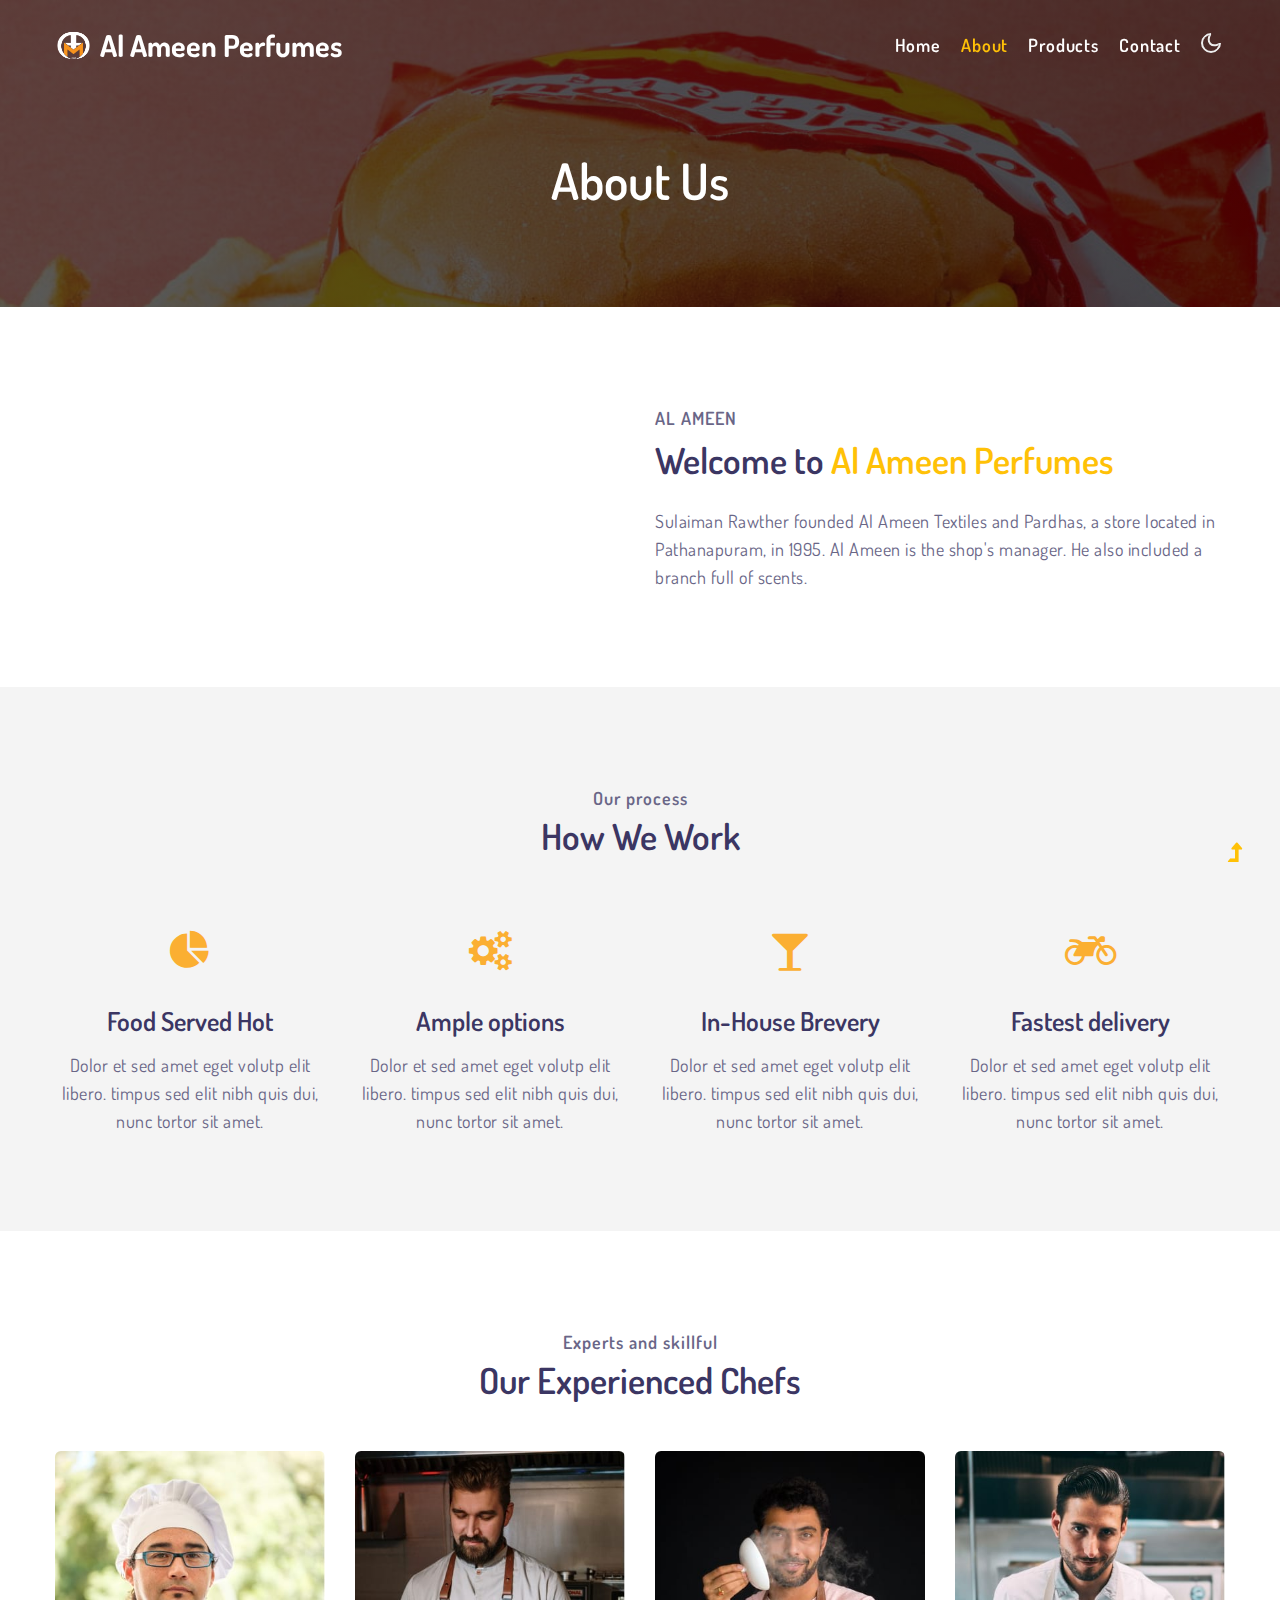
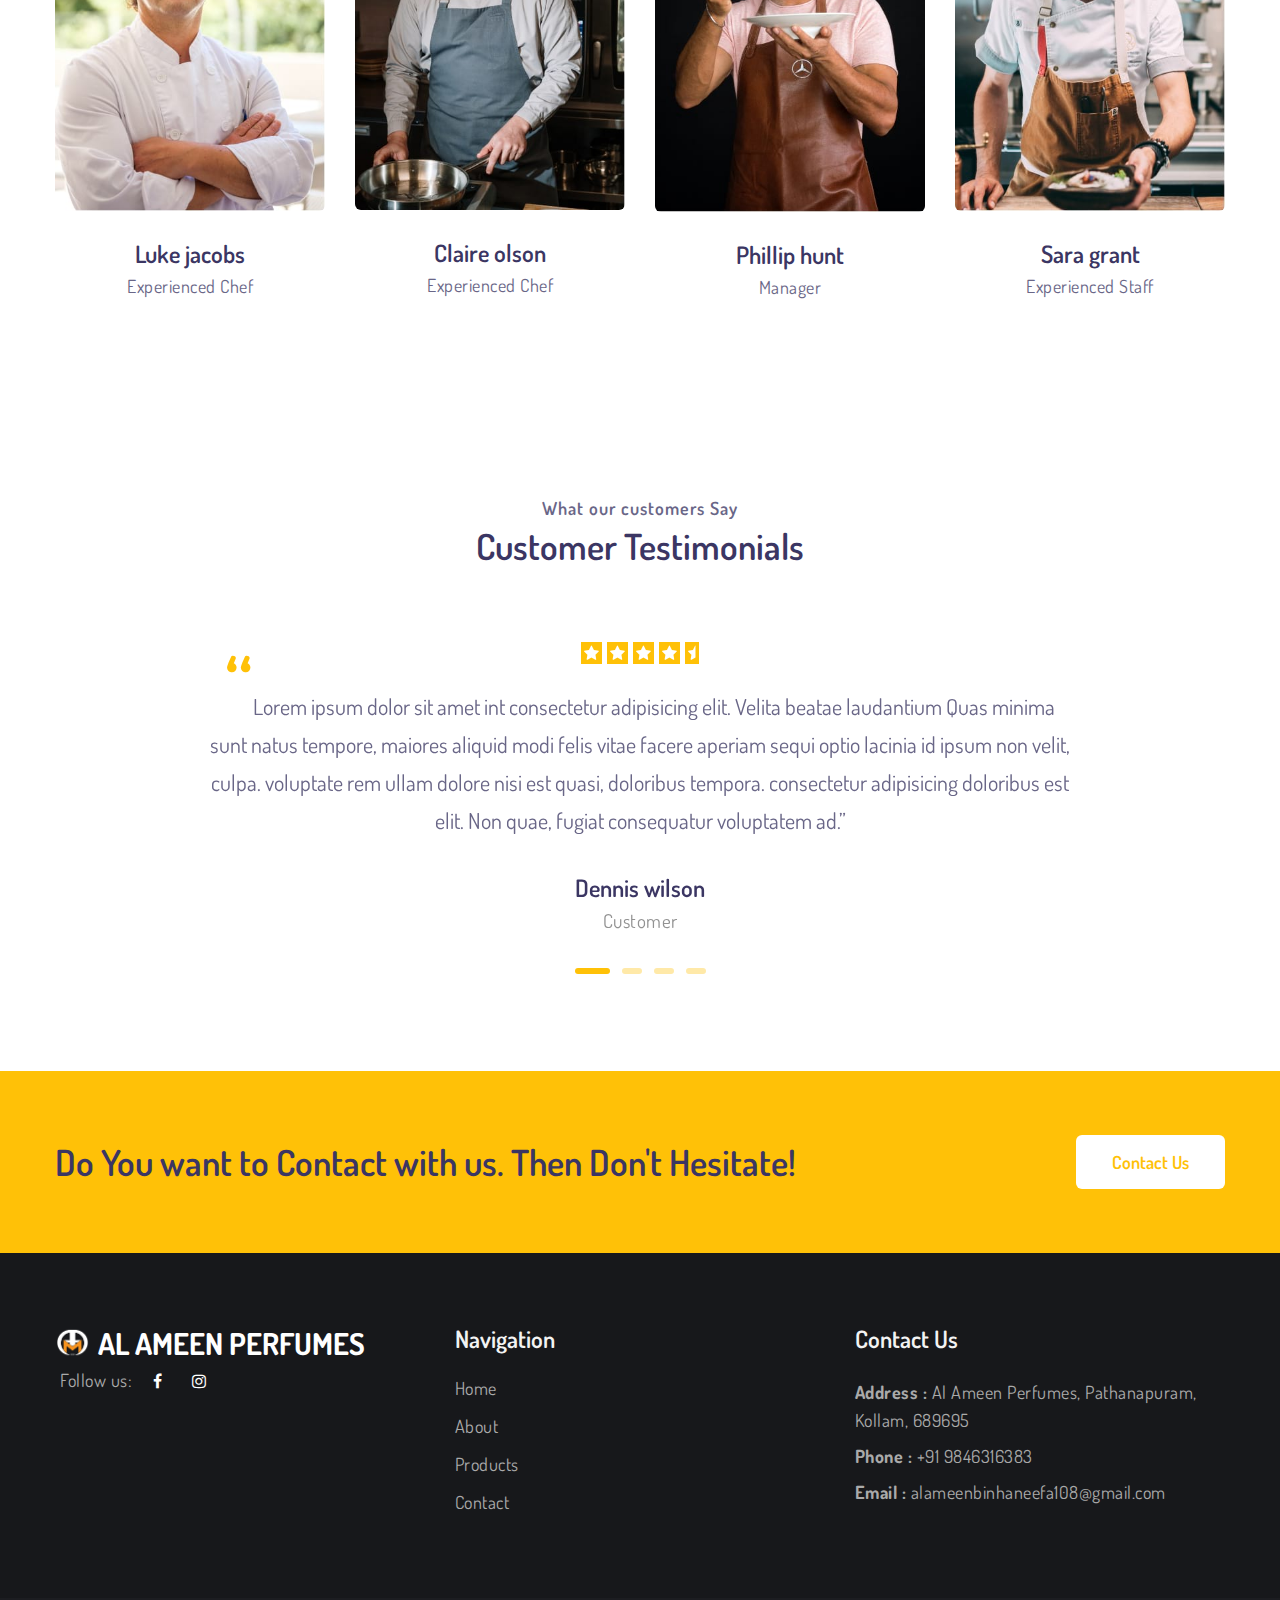
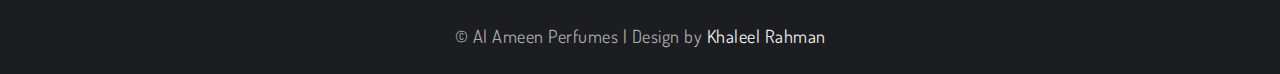
==== commit 6d7be429: "title logos all are added" ====
--- a/about.html
+++ b/about.html
@@ -10,6 +10,8 @@
     <meta name="viewport" content="width=device-width, initial-scale=1, shrink-to-fit=no">
 
     <title>Al Ameen Perfumes</title>
+    <link rel="icon" href="assets/images/the logo.png" type="image/gif" sizes="16x16">
+
 
     <link href="//fonts.googleapis.com/css2?family=Dosis:wght@300;400;500;600;800&display=swap" rel="stylesheet">
 
@@ -22,7 +24,7 @@
   <div class="container">
       <nav class="navbar navbar-expand-lg stroke px-0">
           <h1> <a class="navbar-brand" href="index.html">
-              <img src="assets/images/burger.png" alt="burger logo"width="35px" /> Al Ameen Perfumes
+            <img src="assets/images/the logo.png" alt="burger logo"style="width: 37px;height: auto;" /> Al Ameen Perfumes
               </a></h1>
           <!-- if logo is image enable this   
   <a class="navbar-brand" href="#index.html">
@@ -86,15 +88,16 @@
             <div class="row">
                 <div class="col-lg-6 left-wthree-img text-righ">
                     <div class="position-relative">
-                        <img src="assets/images/al ameen board.jpg" alt="" class="img-fluid radius-image-full" style="height: 100%; width: auto;">
+                        <img src="assets/images/logo board.jpg" alt="" class="img-fluid radius-image-full" style="height: 100%; width: auto;">
                     </div>
                 </div>
                 <div class="col-lg-6 mt-lg-0 mt-md-5 mt-4 about-right-faq align-self">
                     <h5 class="title-small mb-1">AL AMEEN</h5>
                     <h3 class="title-big">Welcome to <span>Al Ameen Perfumes </span></h3>
-                    <p class="mt-4">Lorem ipsum viverra feugiat. Pellen tesque libero ut justo,
-                        ultrices in ligula. Semper at tempufddfel. Lorem ipsum dolor sit amet consectetur adipisicing
-                        elit. Non quae, fugiat consequatur voluptatem ad.</p>
+                    <p class="mt-4">Sulaiman Rawther founded Al Ameen Textiles and Pardhas, a store located in Pathanapuram,
+                         in 1995. Al Ameen is the shop's manager. He also included a branch full of scents.
+
+                    </p>
                    
                     <!-- dialog itself, mfp-hide class is required to make dialog hidden -->
                     
@@ -257,46 +260,7 @@
 </section>
 <!--//team-sec-->
 <!-- stats -->
-<section class="w3_stats py-5" id="stats">
-    <div class="container py-lg-5 py-md-4 py-2">
-        <div class="title-content text-center">
-            <h6 class="title-small">Our facts</h6>
-            <h3 class="title-big">Why we are unique? Have a look.</h3>
-        </div>
-        <div class="w3-stats">
-            <div class="row">
-                <div class="col-md-3 col-6">
-                    <div class="counter">
-                        <span class="fa fa-download"></span>
-                        <div class="timer count-title count-number mt-3" data-to="15100" data-speed="1500"></div>
-                        <p class="count-text ">Total Downloads</p>
-                    </div>
-                </div>
-                <div class="col-md-3 col-6">
-                    <div class="counter">
-                        <span class="fa fa-bicycle"></span>
-                        <div class="timer count-title count-number mt-3" data-to="19256" data-speed="1500"></div>
-                        <p class="count-text ">Orders Served</p>
-                    </div>
-                </div>
-                <div class="col-md-3 col-6">
-                    <div class="counter">
-                        <span class="fa fa-smile-o"></span>
-                        <div class="timer count-title count-number mt-3" data-to="12100" data-speed="1500"></div>
-                        <p class="count-text ">Happy Customers</p>
-                    </div>
-                </div>
-                <div class="col-md-3 col-6">
-                    <div class="counter">
-                        <span class="fa fa-users"></span>
-                        <div class="timer count-title count-number mt-3" data-to="2560" data-speed="1500"></div>
-                        <p class="count-text ">Daily Customers</p>
-                    </div>
-                </div>
-            </div>
-        </div>
-    </div>
-</section>
+
 <!-- //stats -->
 
 
@@ -448,7 +412,7 @@
         <!-- logo -->
         <h2>
           <a class="logo text-wh" href="index.html">
-            <img src="assets/images/burger.png" alt="burger logo" width="35px" /> AL AMEEN PERFUMES
+            <img src="assets/images/the logo.png" alt="burger logo" width="35px" /> AL AMEEN PERFUMES
           </a>
         </h2>
         <!-- //logo -->
--- a/assets/css/style-starter.css
+++ b/assets/css/style-starter.css
@@ -10471,7 +10471,10 @@
   -webkit-transition: .3s ease;
   -moz-transition: .3s ease;
   -ms-transition: .3s ease;
-  -o-transition: .3s ease; }
+  -o-transition: .3s ease;
+  height: 321px;
+  width: 360px;
+ }
 
 .w3l-bottom-grids-6 .area-box:hover {
   transform: translateY(-0.25rem);
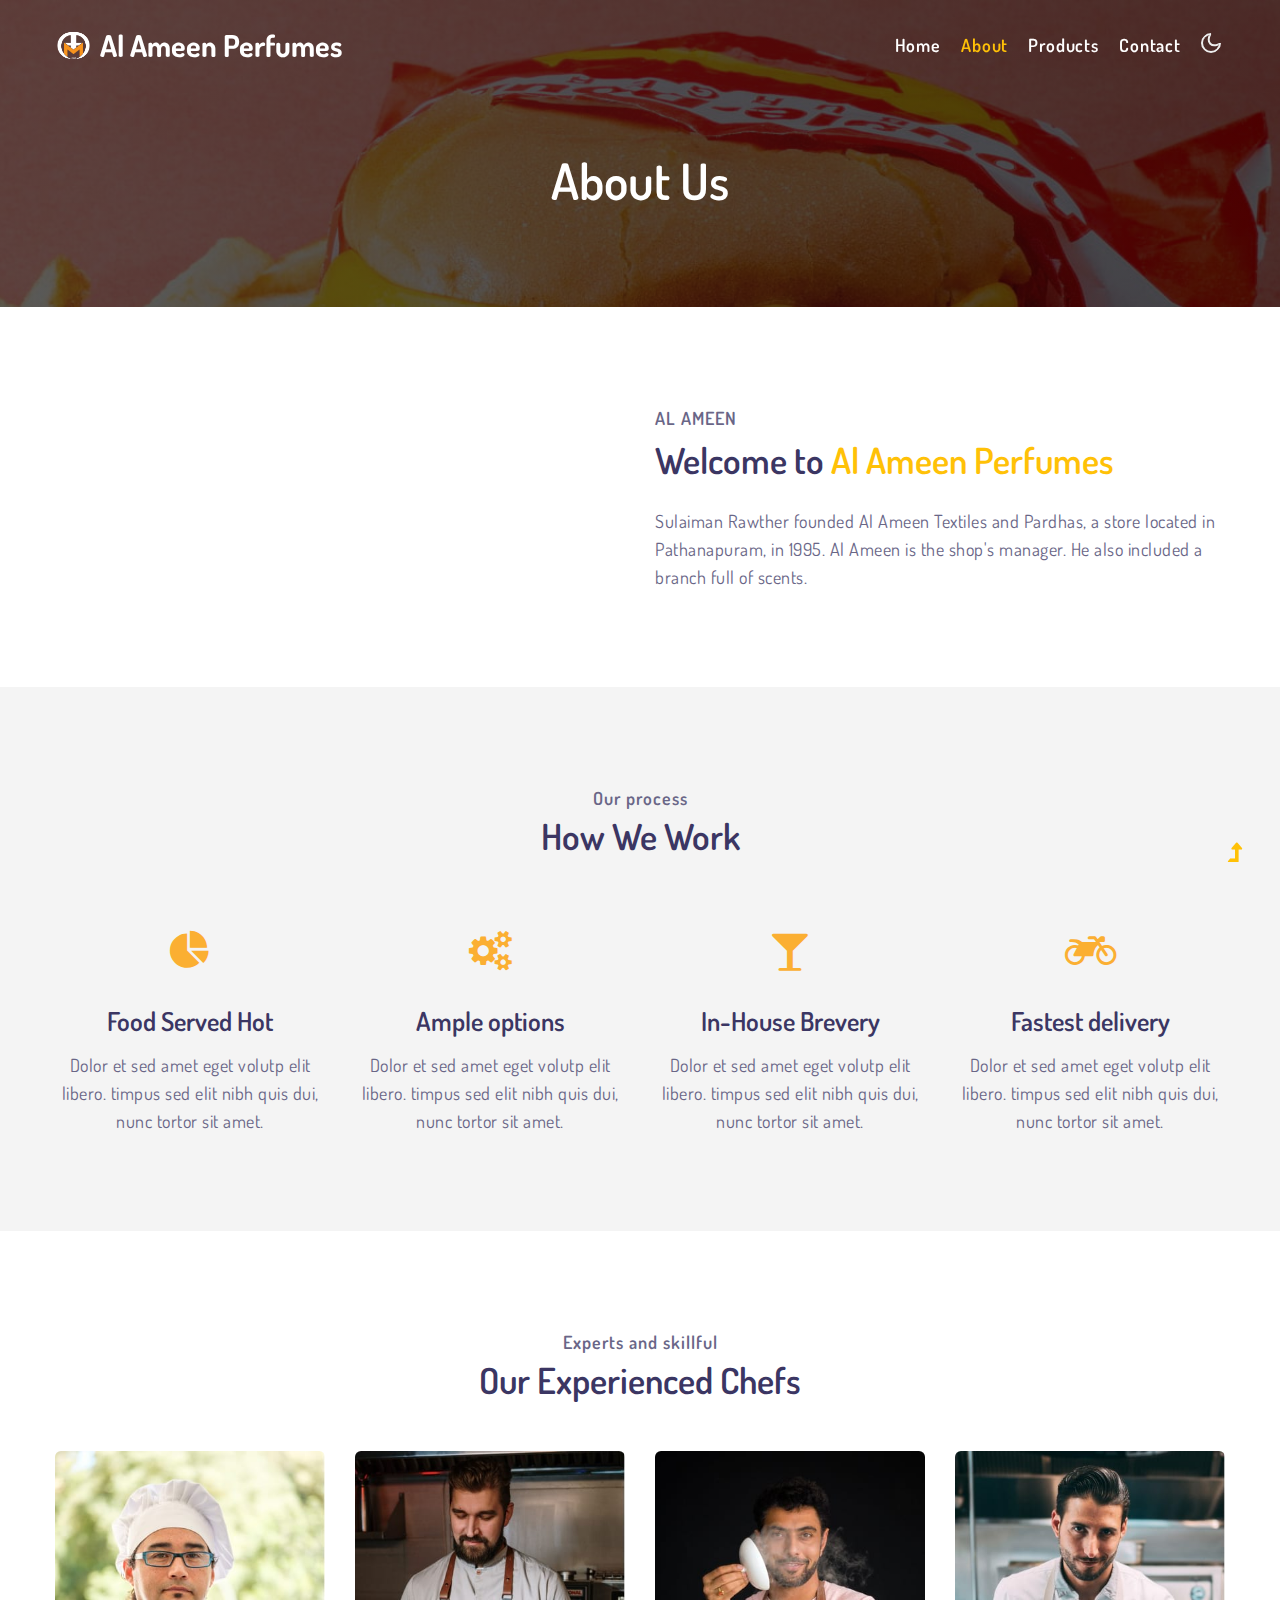
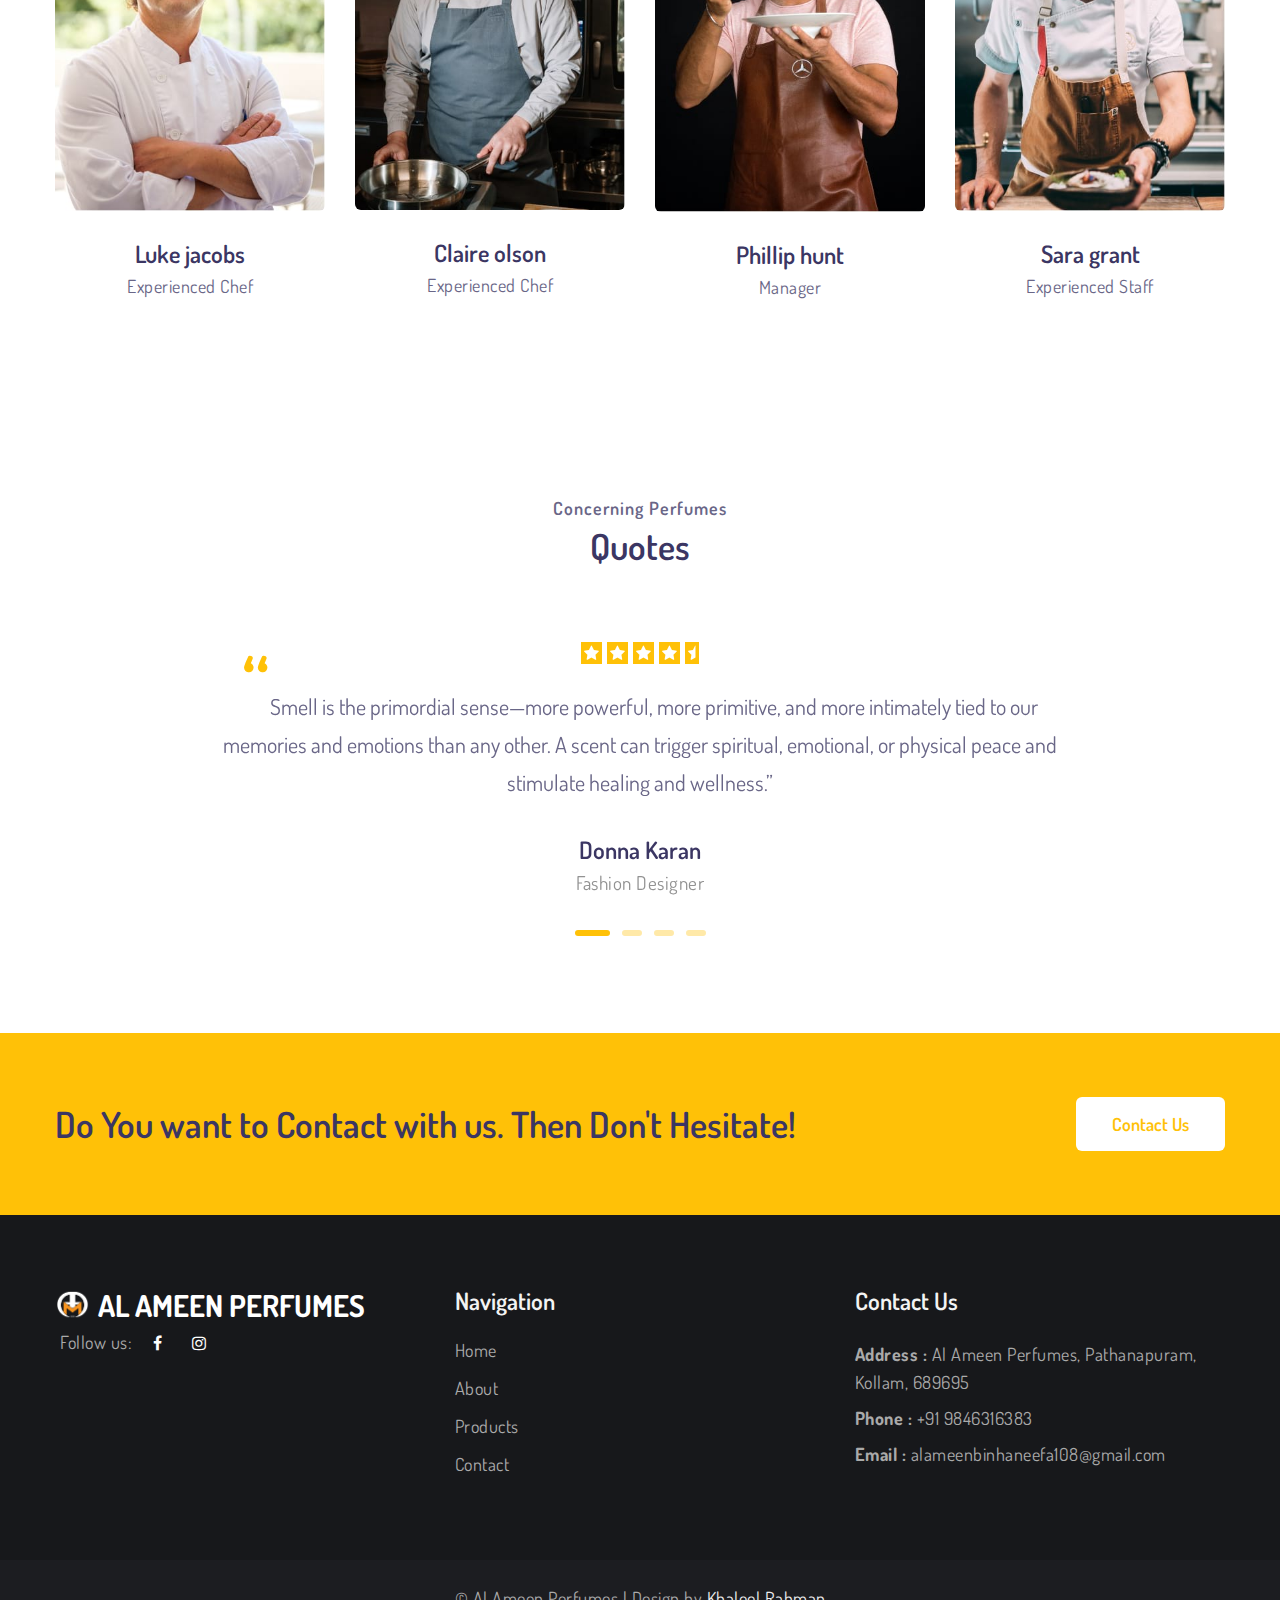
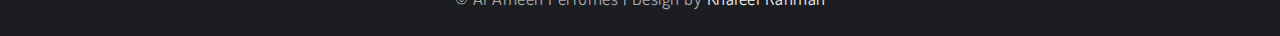
==== commit 5c77dde6: "quotes added" ====
--- a/about.html
+++ b/about.html
@@ -270,8 +270,8 @@
     <div class="cusrtomer-layout py-5">
         <div class="container py-lg-5 py-md-4 py-2">
             <div class="heading align-self text-center">
-                <h6 class="title-small">What our customers Say</h6>
-                <h3 class="title-big mb-md-5 mb-4">Customer Testimonials</h3>
+                <h6 class="title-small">Concerning Perfumes</h6>
+                <h3 class="title-big mb-md-5 mb-4">Quotes</h3>
             </div>
             <!-- /grids -->
             <div class="testimonial-row py-md-4">
@@ -287,16 +287,15 @@
                                     <span class="fa fa-star-half"></span>
                                 </div>
                                 <blockquote>
-                                    <q>Lorem ipsum dolor sit amet int consectetur adipisicing elit. Velita beatae
-                                        laudantium Quas minima sunt natus tempore, maiores aliquid modi felis vitae
-                                        facere aperiam sequi optio lacinia id ipsum non velit, culpa.
-                                        voluptate rem ullam dolore nisi est quasi, doloribus tempora. consectetur
-                                        adipisicing doloribus est elit. Non quae, fugiat consequatur voluptatem ad.</q>
+                                    <q>Smell is the primordial sense—more powerful, more primitive,
+                                        and more intimately tied to our memories and emotions than any other.
+                                        A scent can trigger spiritual, emotional,
+                                         or physical peace and stimulate healing and wellness.</q>
                                 </blockquote>
                                 <div class="testi-des">
                                     <div class="peopl align-self">
-                                        <h3>Dennis wilson</h3>
-                                        <p class="indentity">Customer </p>
+                                        <h3>Donna Karan</h3>
+                                        <p class="indentity">Fashion Designer </p>
                                     </div>
                                 </div>
                             </div>
@@ -313,16 +312,17 @@
                                     <span class="fa fa-star-o"></span>
                                 </div>
                                 <blockquote>
-                                    <q>Lorem ipsum dolor sit amet int consectetur adipisicing elit. Velita beatae
-                                        laudantium Quas minima sunt natus tempore, maiores aliquid modi felis vitae
-                                        facere aperiam sequi optio lacinia id ipsum non velit, culpa.
-                                        voluptate rem ullam dolore nisi est quasi, doloribus tempora. consectetur
-                                        adipisicing doloribus est elit. Non quae, fugiat consequatur voluptatem ad.</q>
+                                    <q>
+                                        Odours have a power of persuasion stronger than that of words, appearances,
+                                         emotions, or will. The persuasive power of an odour cannot be fended off,
+                                          it enters into us like breath into our lungs, it fills us up, imbues us totally.
+                                           There is no remedy for it.”
+                                        </q>
                                 </blockquote>
                                 <div class="testi-des">
                                     <div class="peopl align-self">
-                                        <h3>Tommy sakura</h3>
-                                        <p class="indentity">Customer </p>
+                                        <h3>Patrick Süskind</h3>
+                                        <p class="indentity">German writer </p>
                                     </div>
                                 </div>
                             </div>
@@ -339,16 +339,14 @@
                                     <span class="fa fa-star"></span>
                                 </div>
                                 <blockquote>
-                                    <q>Lorem ipsum dolor sit amet int consectetur adipisicing elit. Velita beatae
-                                        laudantium Quas minima sunt natus tempore, maiores aliquid modi felis vitae
-                                        facere aperiam sequi optio lacinia id ipsum non velit, culpa.
-                                        voluptate rem ullam dolore nisi est quasi, doloribus tempora. consectetur
-                                        adipisicing doloribus est elit. Non quae, fugiat consequatur voluptatem ad.</q>
+                                    <q>Scents evoke very, very powerful memories,
+                                     whether it’s the scent of someone that you know and someone that you love,
+                                     or if it’s a meal that your mother made."</q>
                                 </blockquote>
                                 <div class="testi-des">
                                     <div class="peopl align-self">
-                                        <h3>Roy Linderson</h3>
-                                        <p class="indentity">Customer</p>
+                                        <h3>Blake Lively</h3>
+                                        <p class="indentity">American actress</p>
                                     </div>
                                 </div>
                             </div>
@@ -365,16 +363,14 @@
                                     <span class="fa fa-star"></span>
                                 </div>
                                 <blockquote>
-                                    <q>Lorem ipsum dolor sit amet int consectetur adipisicing elit. Velita beatae
-                                        laudantium Quas minima sunt natus tempore, maiores aliquid modi felis vitae
-                                        facere aperiam sequi optio lacinia id ipsum non velit, culpa.
-                                        voluptate rem ullam dolore nisi est quasi, doloribus tempora. consectetur
-                                        adipisicing doloribus est elit. Non quae, fugiat consequatur voluptatem ad.</q>
+                                    <q>Scent is our most primitive sense;
+                                     it’s the closest thing to the emotional brain. It penetrates you.
+                                     You love it, and you want to be part of it.”</q>
                                 </blockquote>
                                 <div class="testi-des">
                                     <div class="peopl align-self">
-                                        <h3>Mike Thyson</h3>
-                                        <p class="indentity">Customer</p>
+                                        <h3>Isabelle Ramsay Brackstone</h3>
+                                        <p class="indentity">Master Perfumer at Lili Bermuda Perfumery</p>
                                     </div>
                                 </div>
                             </div>
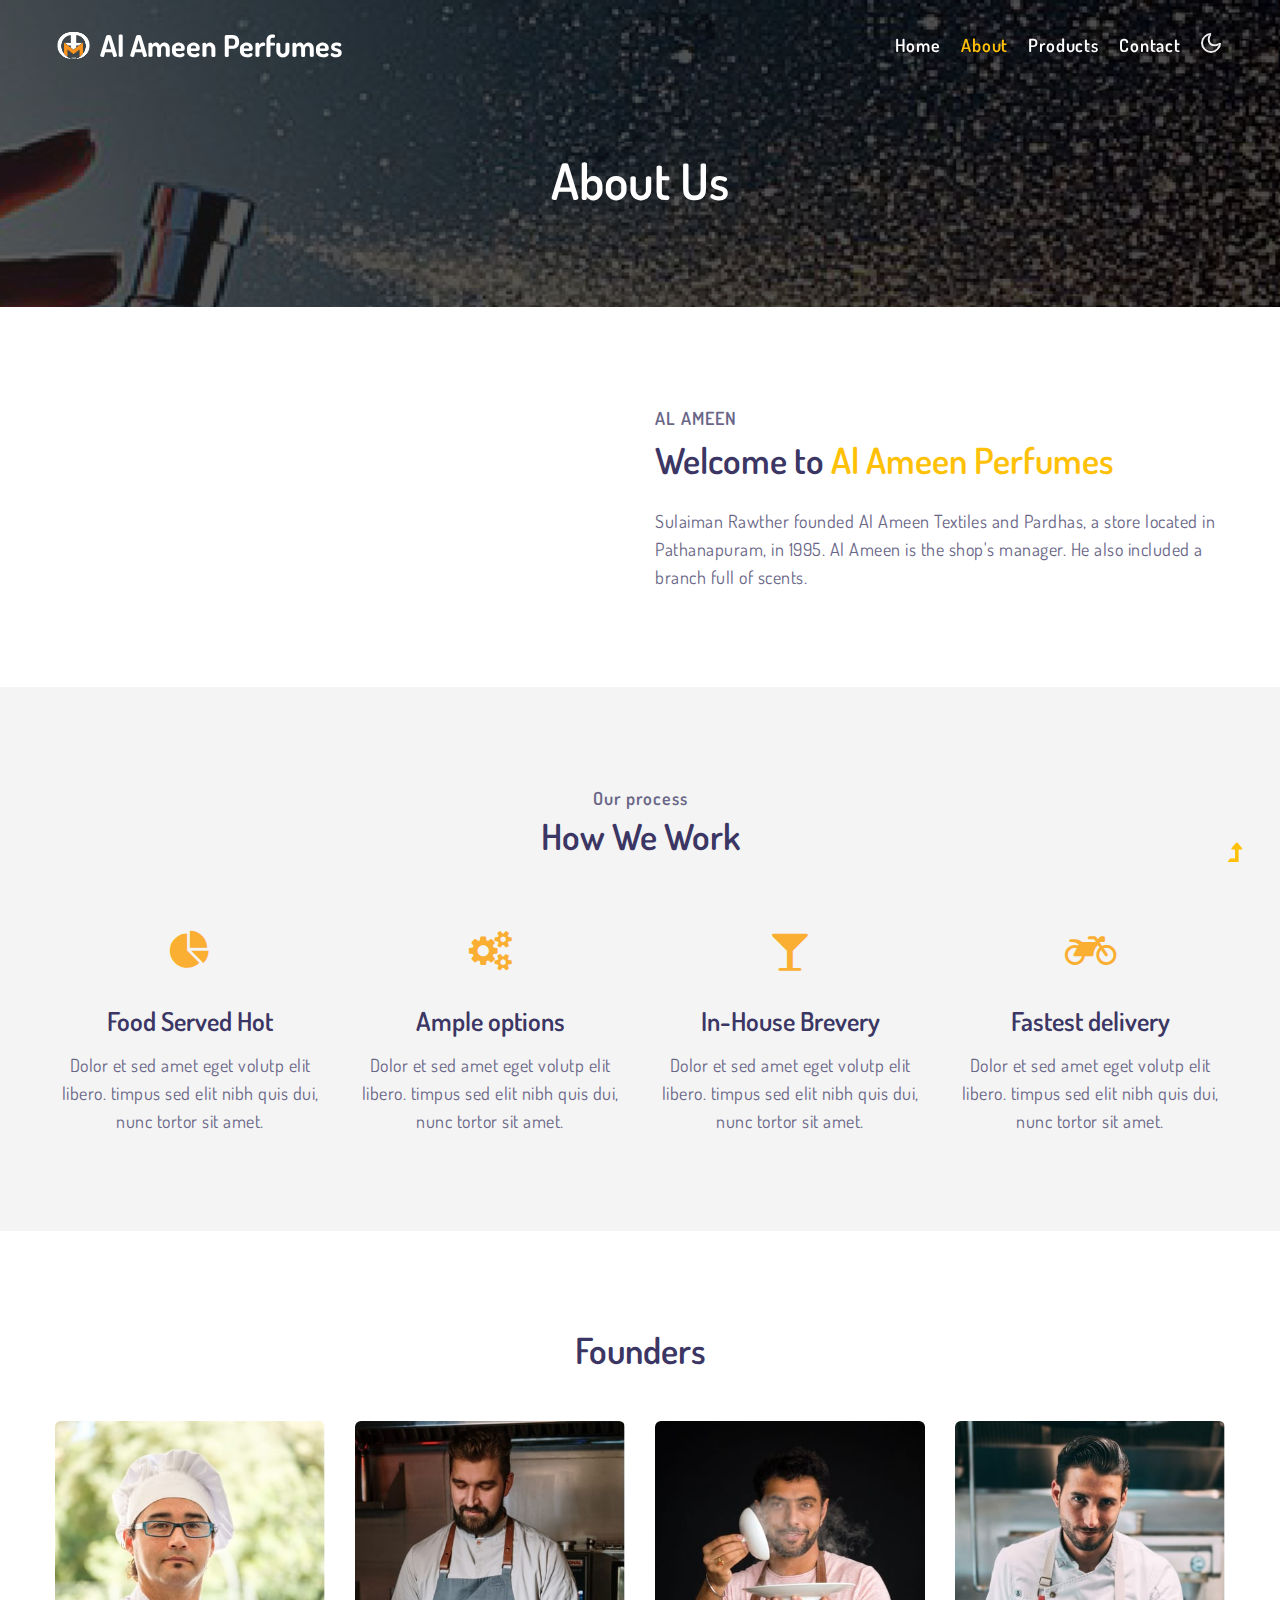
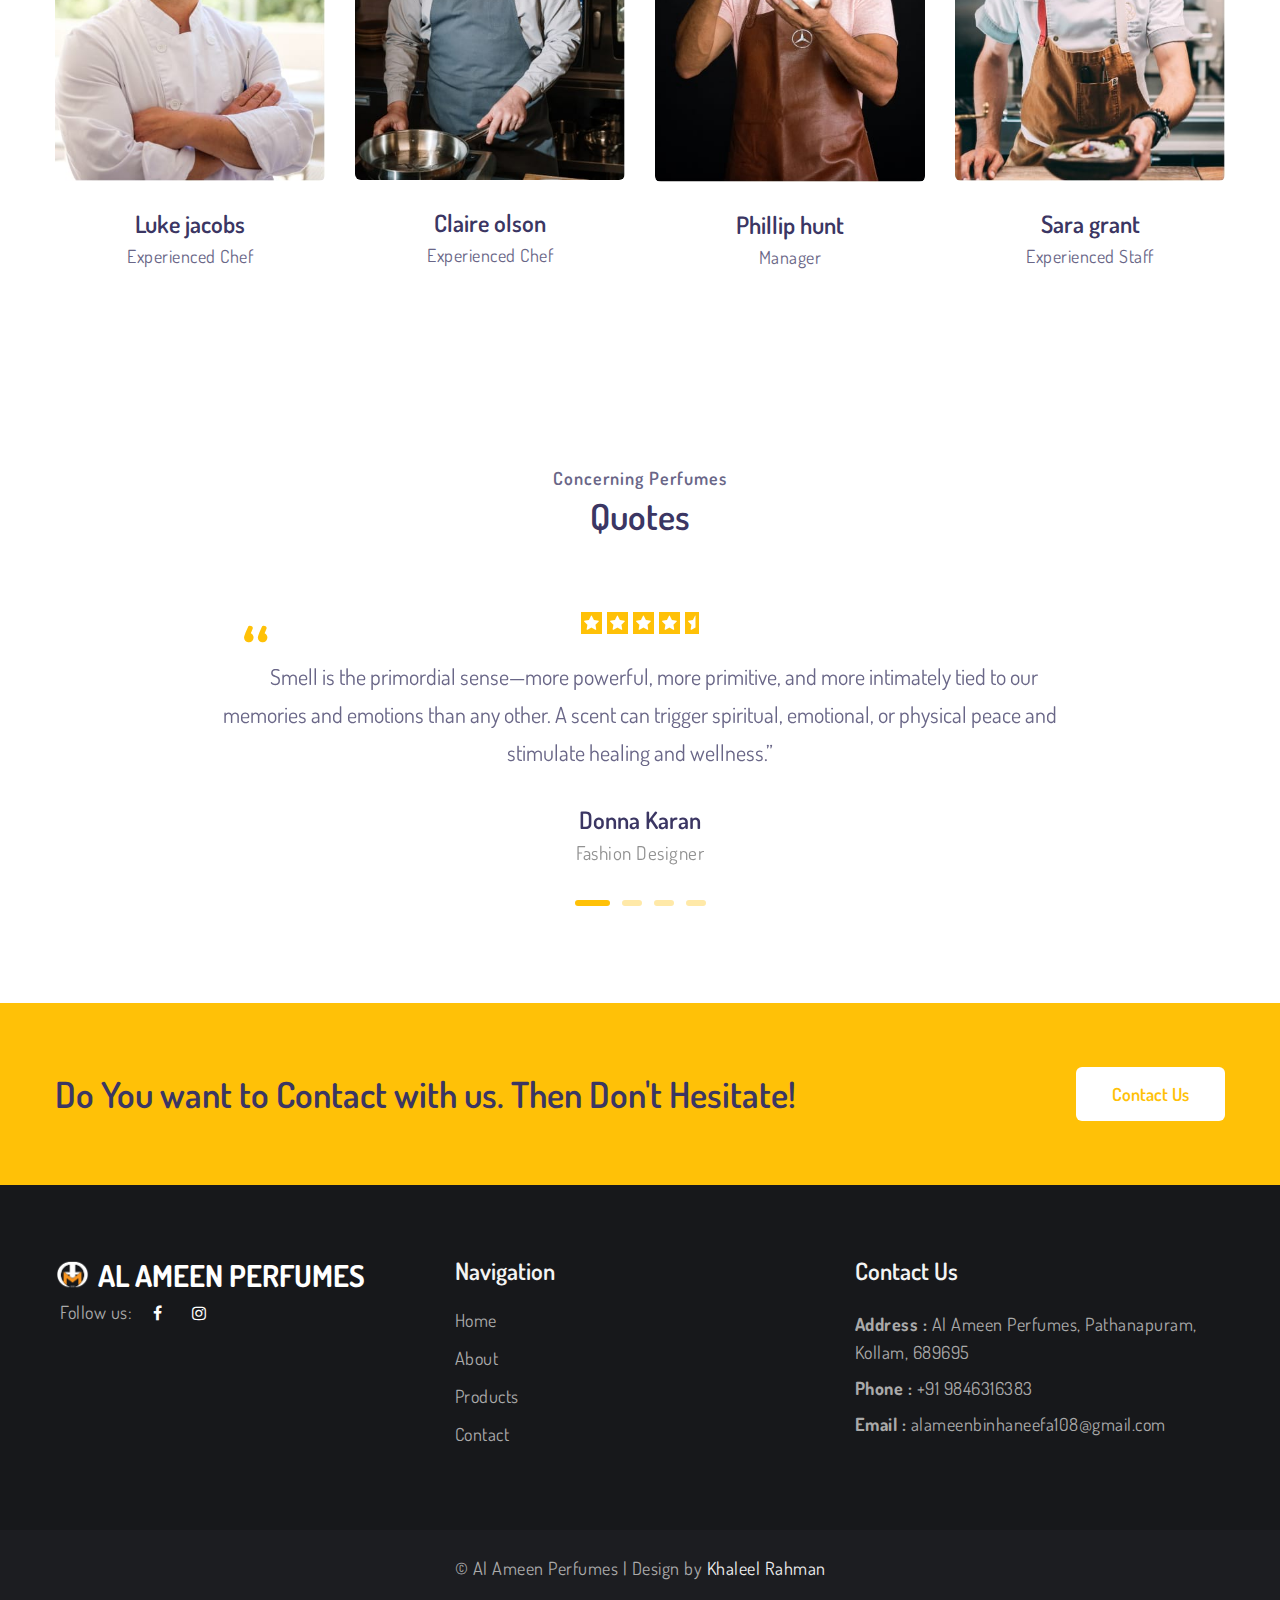
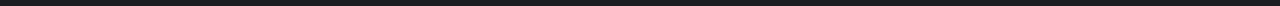
==== commit 5a039180: "all perfumes image as added" ====
--- a/about.html
+++ b/about.html
@@ -147,8 +147,8 @@
     <div class="team py-5">
         <div class="container py-lg-5">
             <div class="title-content text-center">
-                <h6 class="title-small">Experts and skillful</h6>
-                <h3 class="title-big">Our Experienced Chefs</h3>
+                
+                <h3 class="title-big">Founders</h3>
             </div>
             <div class="row team-row mt-md-5 mt-5">
                 <div class="col-lg-3 col-6 team-wrap">
@@ -419,12 +419,12 @@
             <p>Follow us:</p>
           </li>
           <li class="facebook-w3">
-            <a href="#facebbok">
+            <a href="https://www.facebook.com/alameen.h.18">
               <span class="fa fa-facebook-f"></span>
             </a>
           </li>
           <li class="dribble-w3">
-            <a href="#dribble">
+            <a href="https://www.instagram.com/amee_nz/">
               <span class="fa fa-instagram"></span>
             </a>
           </li>
--- a/assets/css/style-starter.css
+++ b/assets/css/style-starter.css
@@ -11777,7 +11777,7 @@
 
 .breadcrumb-bg-about {
   background-size: cover;
-  background-image: linear-gradient(to right, rgba(25, 25, 25, 0.7), rgba(0, 0, 0, 0.7)), url(../images/blogsingle.jpg);
+  background-image: linear-gradient(to right, rgba(25, 25, 25, 0.7), rgba(0, 0, 0, 0.7)), url(../images/top\ banner.jpg);
   background-repeat: no-repeat, no-repeat, no-repeat;
   background-position: center;
   background-attachment: fixed; }
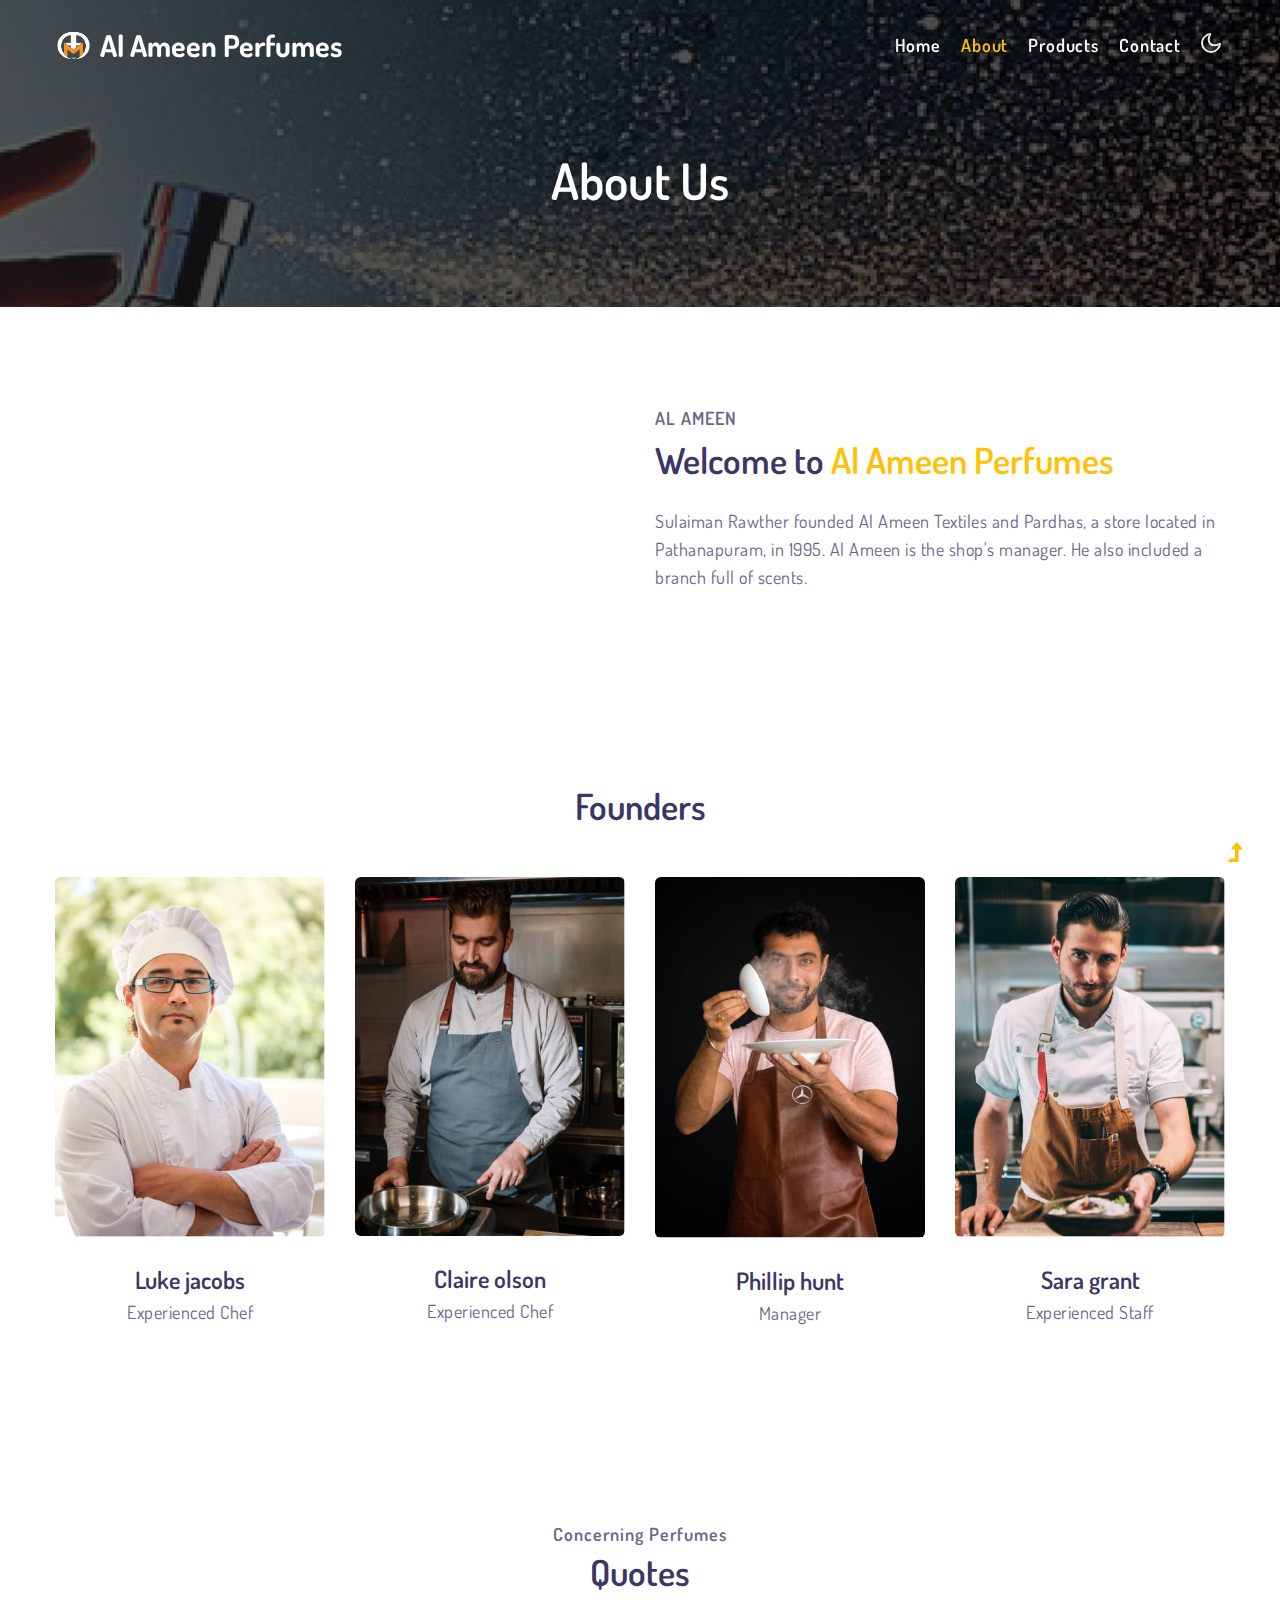
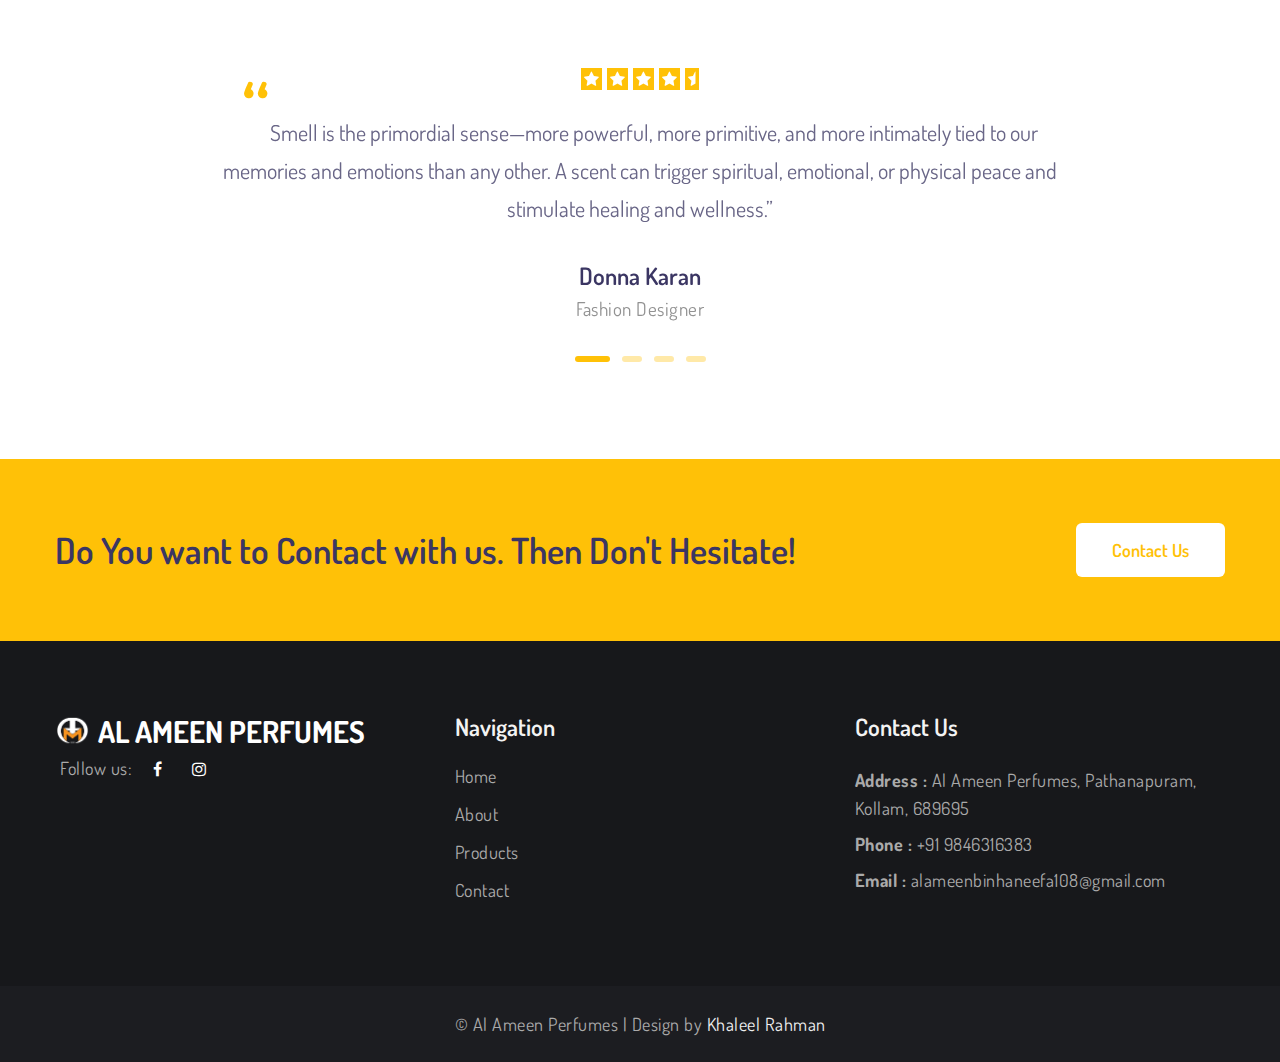
==== commit 9aaa8b0f: "in about features section removed" ====
--- a/about.html
+++ b/about.html
@@ -108,38 +108,7 @@
 </section>
 
 <!-- features -->
-<section class="w3l-reasons py-5" id="how">
-    <div class="main-w3 py-lg-5 py-md-4">
-        <div class="container">
-            <div class="title-content text-center">
-                <h6 class="title-small">Our process</h6>
-                <h3 class="title-big">How We Work</h3>
-            </div>
-            <div class="row main-cont-wthree-fea mt-5 pt-lg-4 text-center">
-                <div class="col-lg-3 col-sm-6 grids-feature">
-                    <a href="#url" class="icon"><span class="fa fa-pie-chart"></span></a>
-                    <h4><a href="#feature" class="title-head">Food Served Hot</a></h4>
-                    <p>Dolor et sed amet eget volutp elit libero. timpus sed elit nibh quis dui, nunc tortor sit amet.</p>
-                </div>
-                <div class="col-lg-3 col-sm-6 grids-feature mt-sm-0 mt-5">
-                    <a href="#url" class="icon"><span class="fa fa-cogs"></span></a>
-                    <h4><a href="#feature" class="title-head">Ample options</a></h4>
-                    <p>Dolor et sed amet eget volutp elit libero. timpus sed elit nibh quis dui, nunc tortor sit amet.</p>
-                </div>
-                <div class="col-lg-3 col-sm-6 grids-feature mt-lg-0 mt-sm-5 mt-5">
-                    <a href="#url" class="icon"><span class="fa fa-glass"></span></a>
-                    <h4><a href="#feature" class="title-head">In-House Brevery</a></h4>
-                    <p>Dolor et sed amet eget volutp elit libero. timpus sed elit nibh quis dui, nunc tortor sit amet.</p>
-                </div>
-                <div class="col-lg-3 col-sm-6 grids-feature mt-lg-0 mt-sm-5 mt-5">
-                    <a href="#url" class="icon"><span class="fa fa-motorcycle"></span></a>
-                    <h4><a href="#feature" class="title-head">Fastest delivery</a></h4>
-                    <p>Dolor et sed amet eget volutp elit libero. timpus sed elit nibh quis dui, nunc tortor sit amet.</p>
-                </div>
-            </div>
-        </div>
-    </div>
-</section>
+
 <!-- //features -->
 
 <!--/team-sec-->
